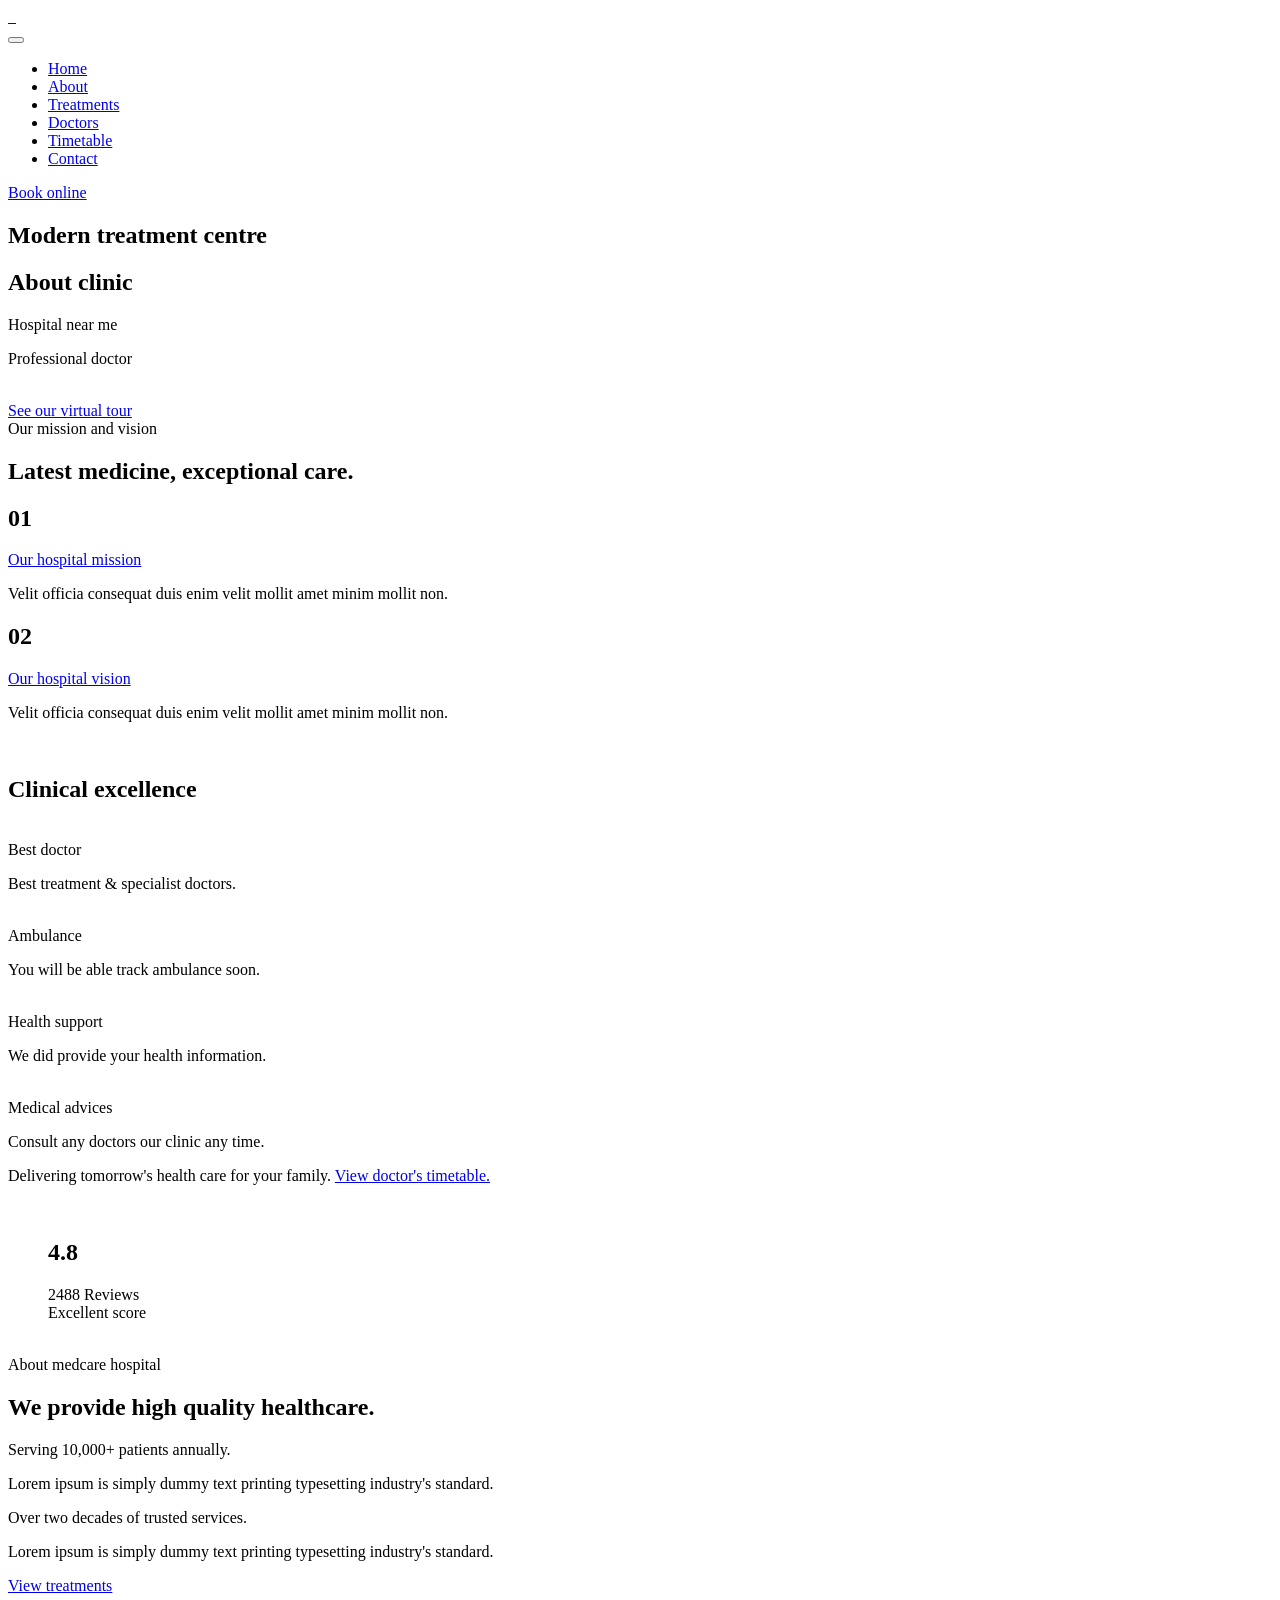
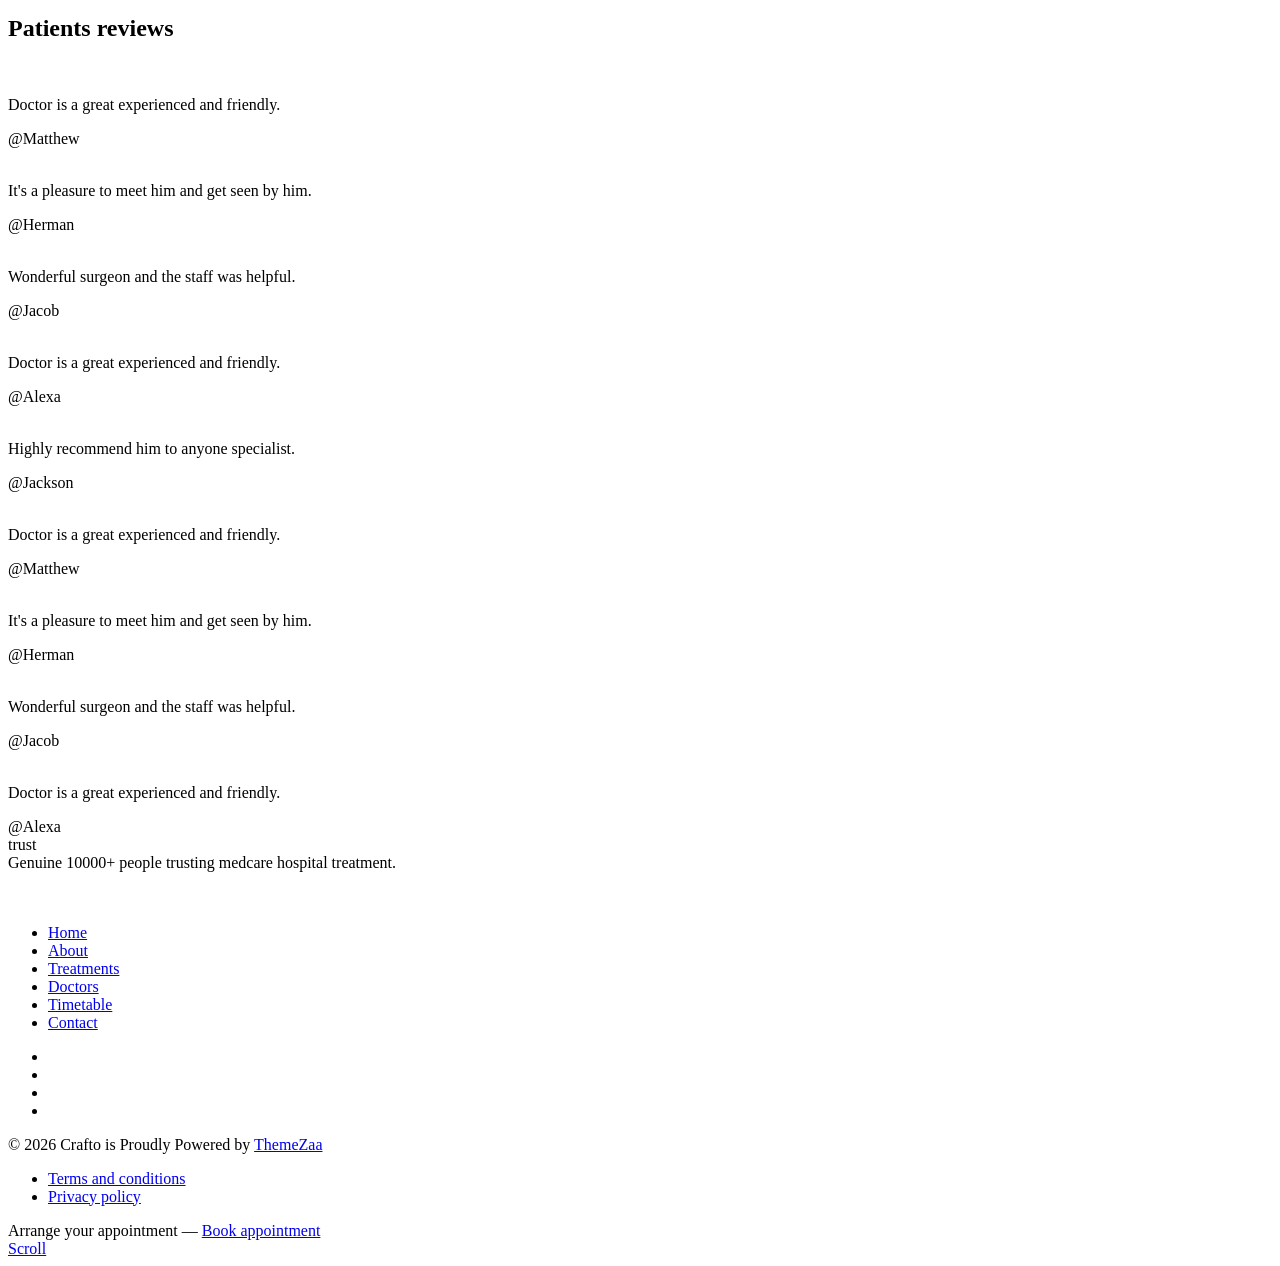
==== demo-medical-about.html @ 1db4923b "Add files via upload" ====
<!DOCTYPE html>
<html class="no-js" lang="en">
  <head>
    <title>Crafto - The Multipurpose HTML5 Template</title>
    <meta charset="utf-8" />
    <meta http-equiv="X-UA-Compatible" content="IE=edge" />
    <meta name="author" content="ThemeZaa" />
    <meta name="viewport" content="width=device-width,initial-scale=1.0" />
    <meta
      name="description"
      content="Elevate your online presence with Crafto - a modern, versatile, multipurpose Bootstrap 5 responsive HTML5, SCSS template using highly creative 56+ ready demos."
    />
    <!-- favicon icon -->
    <link rel="shortcut icon" href="images/favicon.png" />
    <link rel="apple-touch-icon" href="images/apple-touch-icon-57x57.png" />
    <link
      rel="apple-touch-icon"
      sizes="72x72"
      href="images/apple-touch-icon-72x72.png"
    />
    <link
      rel="apple-touch-icon"
      sizes="114x114"
      href="images/apple-touch-icon-114x114.png"
    />
    <!-- google fonts preconnect -->
    <link rel="preconnect" href="https://fonts.googleapis.com" crossorigin />
    <link rel="preconnect" href="https://fonts.gstatic.com" crossorigin />
    <!-- style sheets and font icons  -->
    <link rel="stylesheet" href="css/vendors.min.css" />
    <link rel="stylesheet" href="css/icon.min.css" />
    <link rel="stylesheet" href="css/style.min.css" />
    <link rel="stylesheet" href="css/responsive.min.css" />
    <link rel="stylesheet" href="demos/medical/medical.css" />
  </head>
  <body data-mobile-nav-style="classic">
    <div class="box-layout">
      <!-- start header -->
      <header>
        <!-- start navigation -->
        <nav
          class="navbar navbar-expand-lg header-light bg-white disable-fixed"
        >
          <div class="container-fluid">
            <div class="col-auto col-lg-2 me-lg-0 me-auto">
              <a class="navbar-brand" href="demo-medical.html">
                <img
                  src="images/demo-medical-logo-black.png"
                  data-at2x="images/demo-medical-logo-black@2x.png"
                  alt=""
                  class="default-logo"
                />
                <img
                  src="images/demo-medical-logo-black.png"
                  data-at2x="images/demo-medical-logo-black@2x.png"
                  alt=""
                  class="alt-logo"
                />
                <img
                  src="images/demo-medical-logo-black.png"
                  data-at2x="images/demo-medical-logo-black@2x.png"
                  alt=""
                  class="mobile-logo"
                />
              </a>
            </div>
            <div class="col-auto col-lg-8 menu-order position-static">
              <button
                class="navbar-toggler float-start"
                type="button"
                data-bs-toggle="collapse"
                data-bs-target="#navbarNav"
                aria-controls="navbarNav"
                aria-label="Toggle navigation"
              >
                <span class="navbar-toggler-line"></span>
                <span class="navbar-toggler-line"></span>
                <span class="navbar-toggler-line"></span>
                <span class="navbar-toggler-line"></span>
              </button>
              <div
                class="collapse navbar-collapse justify-content-center"
                id="navbarNav"
              >
                <ul class="navbar-nav">
                  <li class="nav-item">
                    <a href="demo-medical.html" class="nav-link">Home</a>
                  </li>
                  <li class="nav-item">
                    <a href="demo-medical-about.html" class="nav-link">About</a>
                  </li>
                  <li class="nav-item">
                    <a href="demo-medical-treatments.html" class="nav-link"
                      >Treatments</a
                    >
                  </li>
                  <li class="nav-item">
                    <a href="demo-medical-doctors.html" class="nav-link"
                      >Doctors</a
                    >
                  </li>
                  <li class="nav-item">
                    <a href="demo-medical-timetable.html" class="nav-link"
                      >Timetable</a
                    >
                  </li>
                  <li class="nav-item">
                    <a href="demo-medical-contact.html" class="nav-link"
                      >Contact</a
                    >
                  </li>
                </ul>
              </div>
            </div>
            <div class="col-auto col-lg-2 text-end d-none d-sm-flex">
              <div class="header-icon">
                <div class="header-button">
                  <a
                    href="demo-medical-appointment.html"
                    class="btn btn-small btn-switch-text btn-base-color left-icon btn-round-edge btn-box-shadow"
                  >
                    <span>
                      <span><i class="feather icon-feather-calendar"></i></span>
                      <span class="btn-double-text" data-text="Book online"
                        >Book online</span
                      >
                    </span>
                  </a>
                </div>
              </div>
            </div>
          </div>
        </nav>
        <!-- end navigation -->
      </header>
      <!-- end header -->
      <!-- start page title -->
      <section
        class="top-space-margin page-title-big-typography cover-background overflow-hidden position-relative p-0 border-radius-10px lg-no-border-radius"
        style="background-image: url(images/demo-medical-about-title-bg.jpg)"
      >
        <div class="container">
          <div class="row small-screen">
            <div
              class="col-lg-5 col-md-6 position-relative page-title-extra-large align-self-center"
              data-anime='{ "el": "childs", "translateY": [30, 0], "opacity": [0,1], "duration": 600, "delay": 0, "staggervalue": 300, "easing": "easeOutQuad" }'
            >
              <h2 class="fw-500 text-dark-gray mb-15px d-block">
                <span
                  class="w-40px h-2px bg-base-color d-inline-block align-middle me-15px"
                ></span
                >Modern treatment centre
              </h2>
              <h1
                class="text-dark-gray fw-800 ls-minus-3px sm-ls-minus-1px d-block mb-0"
              >
                About clinic
              </h1>
            </div>
            <div class="col-lg-7 col-md-6 position-relative d-none d-md-block">
              <div
                class="w-85px h-85px border-radius-100 d-flex align-items-center justify-content-center position-absolute left-40px md-left-minus-50px top-100px mt-10 translate-middle-y"
              >
                <div
                  class="bg-red video-icon-box video-icon-medium feature-box-icon-rounded w-80px h-80px rounded-circle d-flex align-items-center justify-content-center"
                >
                  <span>
                    <span class="video-icon">
                      <i
                        class="fa-solid fa-house-chimney-medical icon-very-medium text-white position-relative top-minus-2px m-0"
                      ></i>
                      <span class="video-icon-sonar">
                        <span
                          class="video-icon-sonar-bfr border border-1 border-color-red"
                        ></span>
                      </span>
                    </span>
                  </span>
                </div>
              </div>
              <div
                class="blur-box bg-white-transparent position-absolute border-radius-6px top-50 right-minus-70px xxl-right-50px lg-right-0px w-250px p-25px text-center last-paragraph-no-margin animation-float"
              >
                <!-- start features box item -->
                <div class="icon-with-text-style-08">
                  <div
                    class="feature-box feature-box-left-icon-middle overflow-hidden"
                  >
                    <div class="feature-box-icon me-15px">
                      <i class="bi bi-pin-map icon-medium text-base-color"></i>
                    </div>
                    <div class="feature-box-content last-paragraph-no-margin">
                      <span class="d-inline-block fs-17 fw-700 text-dark-gray"
                        >Hospital near me</span
                      >
                      <p class="lh-20 fs-15">Professional doctor</p>
                    </div>
                  </div>
                </div>
                <!-- end features box item -->
              </div>
            </div>
          </div>
        </div>
      </section>
      <!-- end page title -->
      <!-- start section -->
      <section>
        <div class="container">
          <div class="row align-items-center justify-content-center">
            <div
              class="col-lg-6 md-mb-50px position-relative"
              data-anime='{ "opacity": [0,1], "duration": 600, "delay": 0, "staggervalue": 300, "easing": "easeOutQuad" }'
            >
              <div class="atropos" data-atropos data-atropos-perspective="2450">
                <div class="atropos-scale">
                  <div class="atropos-rotate">
                    <div class="atropos-inner">
                      <img
                        src="images/demo-medical-about-02.jpg"
                        alt=""
                        class="border-radius-6px w-100"
                      />
                    </div>
                  </div>
                </div>
              </div>
              <div
                class="absolute-middle-center text-white-space-nowrap z-index-9"
              >
                <a
                  href="https://www.youtube.com/watch?v=cfXHhfNy7tU"
                  class="btn btn-extra-large btn-white left-icon btn-box-shadow btn-rounded popup-youtube"
                  ><i class="fa-brands fa-youtube"></i>See our virtual tour</a
                >
              </div>
            </div>
            <div
              class="col-xl-5 offset-xl-1 col-lg-6"
              data-anime='{ "el": "childs", "translateY": [30, 0], "opacity": [0,1], "duration": 600, "delay": 0, "staggervalue": 300, "easing": "easeOutQuad" }'
            >
              <span
                class="fs-18 fw-600 text-dark-gray mb-20px d-flex align-items-center"
                ><span
                  class="text-center w-60px h-60px d-flex justify-content-center align-items-center rounded-circle bg-light-sea-green-transparent-light align-middle me-15px"
                  ><i class="bi bi-trophy text-base-color fs-20"></i></span
                >Our mission and vision</span
              >
              <h2 class="fw-800 text-dark-gray ls-minus-2px mb-40px md-mb-35px">
                Latest medicine, exceptional care.
              </h2>
              <div class="accordion accordion-style-05" id="accordion-style-05">
                <!-- start accordion item -->
                <div class="accordion-item bg-white active-accordion">
                  <h2
                    class="number alt-font mb-0 text-base-color fw-600 text-outline text-outline-color-base-color"
                  >
                    01
                  </h2>
                  <div class="accordion-header">
                    <a
                      href="#"
                      data-bs-toggle="collapse"
                      data-bs-target="#accordion-style-05-01"
                      aria-expanded="true"
                      data-bs-parent="#accordion-style-05"
                    >
                      <div
                        class="accordion-title fs-18 position-relative pe-20px text-dark-gray fw-600 mb-0"
                      >
                        Our hospital mission
                      </div>
                    </a>
                  </div>
                  <div
                    id="accordion-style-05-01"
                    class="accordion-collapse collapse show"
                    data-bs-parent="#accordion-style-05"
                  >
                    <div class="accordion-body last-paragraph-no-margin">
                      <p>
                        Velit officia consequat duis enim velit mollit amet
                        minim mollit non.
                      </p>
                    </div>
                  </div>
                </div>
                <!-- end accordion item -->
                <!-- start accordion item -->
                <div class="accordion-item bg-white">
                  <h2
                    class="number alt-font mb-0 text-base-color fw-600 text-outline text-outline-color-base-color"
                  >
                    02
                  </h2>
                  <div class="accordion-header">
                    <a
                      href="#"
                      data-bs-toggle="collapse"
                      data-bs-target="#accordion-style-05-02"
                      aria-expanded="false"
                      data-bs-parent="#accordion-style-05"
                    >
                      <div
                        class="accordion-title fs-18 position-relative pe-20px text-dark-gray fw-600 mb-0"
                      >
                        Our hospital vision
                      </div>
                    </a>
                  </div>
                  <div
                    id="accordion-style-05-02"
                    class="accordion-collapse collapse"
                    data-bs-parent="#accordion-style-05"
                  >
                    <div class="accordion-body last-paragraph-no-margin">
                      <p>
                        Velit officia consequat duis enim velit mollit amet
                        minim mollit non.
                      </p>
                    </div>
                  </div>
                </div>
                <!-- end accordion item -->
              </div>
            </div>
          </div>
        </div>
      </section>
      <!-- end section -->
      <!-- start section -->
      <section class="position-relative py-0">
        <div
          class="position-absolute top-minus-70px left-minus-80px lg-left-15px opacity-1 w-350px z-index-1 d-none d-lg-inline-block"
        >
          <img
            src="images/demo-medical-pattern.svg"
            alt=""
            data-bottom-top="transform: translateY(-50px)"
            data-top-bottom="transform: translateY(50px)"
          />
        </div>
        <div
          class="bg-light-turquoise-blue border-radius-8px lg-no-border-radius pt-6 pb-6 sm-pt-50px sm-pb-50px overflow-hidden position-relative"
        >
          <div class="container">
            <div class="row align-items-center mb-3">
              <div
                class="col text-center"
                data-anime='{ "el": "childs", "translateY": [50, 0], "opacity": [0,1], "duration": 1200, "delay": 0, "staggervalue": 150, "easing": "easeOutQuad" }'
              >
                <h2 class="fw-800 text-dark-gray ls-minus-2px">
                  Clinical excellence
                </h2>
              </div>
            </div>
            <div
              class="row row-cols-1 row-cols-lg-4 row-cols-sm-2 justify-content-center mb-5"
              data-anime='{ "el": "childs", "translateY": [50, 0], "opacity": [0,1], "duration": 1200, "delay": 0, "staggervalue": 150, "easing": "easeOutQuad" }'
            >
              <!-- start features box item -->
              <div
                class="col icon-with-text-style-04 transition-inner-all md-mb-30px"
              >
                <div
                  class="feature-box hover-box dark-hover border-radius-6px bg-white box-shadow-quadruple-large box-shadow-large-hover p-15 lg-p-11 last-paragraph-no-margin"
                >
                  <div
                    class="feature-box-icon feature-box-icon-rounded w-110px h-110px bg-light-turquoise-blue rounded-circle mb-20px"
                  >
                    <img
                      src="images/demo-medical-icon-01.svg"
                      class="w-50px"
                      alt=""
                    />
                  </div>
                  <div class="feature-box-content">
                    <span class="d-block text-dark-gray fs-18 fw-700 mb-5px"
                      >Best doctor</span
                    >
                    <p class="text-light-opacity">
                      Best treatment & specialist doctors.
                    </p>
                  </div>
                  <div
                    class="feature-box-overlay bg-base-color border-radius-6px"
                  ></div>
                </div>
              </div>
              <!-- end features box item -->
              <!-- start features box item -->
              <div
                class="col icon-with-text-style-04 transition-inner-all md-mb-30px"
              >
                <div
                  class="feature-box hover-box dark-hover border-radius-6px bg-white box-shadow-quadruple-large box-shadow-large-hover p-15 lg-p-11 last-paragraph-no-margin"
                >
                  <div
                    class="feature-box-icon feature-box-icon-rounded w-110px h-110px bg-light-turquoise-blue rounded-circle mb-20px"
                  >
                    <img
                      src="images/demo-medical-icon-05.svg"
                      class="w-50px"
                      alt=""
                    />
                  </div>
                  <div class="feature-box-content">
                    <span class="d-block text-dark-gray fs-18 fw-700 mb-5px"
                      >Ambulance</span
                    >
                    <p class="text-light-opacity">
                      You will be able track ambulance soon.
                    </p>
                  </div>
                  <div
                    class="feature-box-overlay bg-base-color border-radius-6px"
                  ></div>
                </div>
              </div>
              <!-- end features box item -->
              <!-- start features box item -->
              <div
                class="col icon-with-text-style-04 transition-inner-all xs-mb-30px"
              >
                <div
                  class="feature-box hover-box dark-hover border-radius-6px bg-white box-shadow-quadruple-large box-shadow-large-hover p-15 lg-p-11 last-paragraph-no-margin"
                >
                  <div
                    class="feature-box-icon feature-box-icon-rounded w-110px h-110px bg-light-turquoise-blue rounded-circle mb-20px"
                  >
                    <img
                      src="images/demo-medical-icon-02.svg"
                      class="w-50px"
                      alt=""
                    />
                  </div>
                  <div class="feature-box-content">
                    <span class="d-block text-dark-gray fs-18 fw-700 mb-5px"
                      >Health support</span
                    >
                    <p class="text-light-opacity">
                      We did provide your health information.
                    </p>
                  </div>
                  <div
                    class="feature-box-overlay bg-base-color border-radius-6px"
                  ></div>
                </div>
              </div>
              <!-- end features box item -->
              <!-- start features box item -->
              <div class="col icon-with-text-style-04 transition-inner-all">
                <div
                  class="feature-box hover-box dark-hover border-radius-6px bg-white box-shadow-quadruple-large box-shadow-large-hover p-15 lg-p-11 last-paragraph-no-margin"
                >
                  <div
                    class="feature-box-icon feature-box-icon-rounded w-110px h-110px bg-light-turquoise-blue rounded-circle mb-20px"
                  >
                    <img
                      src="images/demo-medical-icon-06.svg"
                      class="w-50px"
                      alt=""
                    />
                  </div>
                  <div class="feature-box-content">
                    <span class="d-block text-dark-gray fs-18 fw-700 mb-5px"
                      >Medical advices</span
                    >
                    <p class="text-light-opacity">
                      Consult any doctors our clinic any time.
                    </p>
                  </div>
                  <div
                    class="feature-box-overlay bg-base-color border-radius-6px"
                  ></div>
                </div>
              </div>
              <!-- end features box item -->
            </div>
            <div
              class="row justify-content-center"
              data-anime='{ "el": "childs", "translateY": [50, 0], "opacity": [0,1], "duration": 1200, "delay": 0, "staggervalue": 150, "easing": "easeOutQuad" }'
            >
              <div class="col-12 text-center">
                <span class="text-dark-gray fs-20 fw-600"
                  >Delivering tomorrow's health care for your family.
                  <a
                    href="demo-medical-timetable.html"
                    class="text-decoration-line-bottom fw-600 text-base-color"
                    >View doctor's timetable.</a
                  ></span
                >
              </div>
            </div>
          </div>
        </div>
      </section>
      <!-- end section -->
      <!-- start section -->
      <section>
        <div class="container">
          <div class="row align-items-center justify-content-center">
            <div
              class="col-lg-6 text-end md-mb-50px"
              data-anime='{ "effect": "slide", "color": "#18bcc7", "direction":"lr", "easing": "easeOutQuad", "delay":50}'
            >
              <figure class="position-relative m-0">
                <img
                  class="border-radius-6px lg-w-85"
                  src="images/demo-medical-about-01.jpg"
                  alt=""
                />
                <figcaption
                  class="position-absolute bg-dark-gray border-radius-10px box-shadow-quadruple-large bottom-100px lg-bottom-60px sm-bottom-40px left-minus-30px md-left-0px w-230px xs-w-210px text-center last-paragraph-no-margin animation-float"
                >
                  <div
                    class="bg-white pt-35px pb-35px border-radius-8px mb-15px position-relative top-minus-1px"
                  >
                    <h1
                      class="fw-700 ls-minus-3px text-dark-gray mb-0 alt-font"
                    >
                      4.8
                    </h1>
                    <div class="text-golden-yellow fs-18 ls-1px">
                      <i class="bi bi-star-fill"></i
                      ><i class="bi bi-star-fill"></i
                      ><i class="bi bi-star-fill"></i
                      ><i class="bi bi-star-fill"></i
                      ><i class="bi bi-star-fill"></i>
                    </div>
                    <span class="text-dark-gray d-block alt-font fw-600"
                      >2488 Reviews</span
                    >
                    <div
                      class="d-inline-block fs-12 fw-600 text-uppercase bg-green ps-20px pe-20px lh-30 text-white border-radius-100px box-shadow-large"
                    >
                      Excellent score
                    </div>
                  </div>
                  <img
                    src="images/demo-real-estate-trustpilot.svg"
                    class="h-30px mb-20px"
                    alt=""
                  />
                </figcaption>
              </figure>
            </div>
            <div
              class="col-lg-5 offset-lg-1"
              data-anime='{ "el": "childs", "translateY": [30, 0], "opacity": [0,1], "duration": 600, "delay": 0, "staggervalue": 300, "easing": "easeOutQuad" }'
            >
              <span
                class="fs-18 fw-600 text-dark-gray mb-20px d-flex align-items-center"
                ><span
                  class="text-center w-60px h-60px d-flex justify-content-center align-items-center rounded-circle bg-light-sea-green-transparent-light align-middle me-15px"
                  ><i
                    class="bi bi-layout-text-sidebar-reverse text-base-color fs-20"
                  ></i></span
                >About medcare hospital</span
              >
              <h2 class="fw-800 text-dark-gray ls-minus-2px mb-40px">
                We provide high quality healthcare.
              </h2>
              <div class="row row-cols-1 justify-content-center mb-40px">
                <!-- start features box item -->
                <div class="col icon-with-text-style-08 mb-25px">
                  <div
                    class="feature-box feature-box-left-icon overflow-hidden"
                  >
                    <div
                      class="feature-box-icon feature-box-icon-rounded w-50px h-50px rounded-circle bg-light-sea-green-transparent-light me-20px text-center"
                    >
                      <i class="fa-solid fa-check fs-16 text-base-color"></i>
                    </div>
                    <div class="feature-box-content last-paragraph-no-margin">
                      <span
                        class="d-inline-block fs-18 fw-700 text-dark-gray ls-minus-05px mb-5px"
                        >Serving 10,000+ patients annually.</span
                      >
                      <p class="w-85 lg-w-100">
                        Lorem ipsum is simply dummy text printing typesetting
                        industry's standard.
                      </p>
                    </div>
                  </div>
                </div>
                <!-- end features box item -->
                <!-- start features box item -->
                <div class="col icon-with-text-style-08">
                  <div
                    class="feature-box feature-box-left-icon overflow-hidden"
                  >
                    <div
                      class="feature-box-icon feature-box-icon-rounded w-50px h-50px rounded-circle bg-light-sea-green-transparent-light me-20px text-center"
                    >
                      <i class="fa-solid fa-check fs-16 text-base-color"></i>
                    </div>
                    <div class="feature-box-content last-paragraph-no-margin">
                      <span
                        class="d-inline-block fs-18 fw-700 text-dark-gray ls-minus-05px mb-5px"
                        >Over two decades of trusted services.</span
                      >
                      <p class="w-85 lg-w-100">
                        Lorem ipsum is simply dummy text printing typesetting
                        industry's standard.
                      </p>
                    </div>
                  </div>
                </div>
                <!-- end features box item -->
              </div>
              <a
                href="demo-medical-treatments.html"
                class="btn btn-large btn-switch-text btn-dark-gray btn-round-edge"
              >
                <span>
                  <span class="btn-double-text" data-text="View treatments"
                    >View treatments</span
                  >
                </span>
              </a>
            </div>
          </div>
        </div>
      </section>
      <!-- end section -->
      <!-- start section -->
      <section class="pt-0">
        <div class="container-fluid">
          <div class="row">
            <div
              class="col text-center"
              data-anime='{ "translateY": [50, 0], "opacity": [0,1], "duration": 1200, "delay": 0, "staggervalue": 150, "easing": "easeOutQuad" }'
            >
              <h2 class="fw-800 text-dark-gray ls-minus-2px">
                Patients reviews
              </h2>
            </div>
          </div>
          <div class="row">
            <div
              class="col-md-12 p-0 review-style-09"
              data-anime='{ "translateY": [0, 0], "opacity": [0,1], "duration": 1200, "delay": 100, "staggervalue": 150, "easing": "easeOutQuad" }'
            >
              <div
                class="swiper slider-shadow-left-right lg-slider-shadow-none magic-cursor lg-ps-15px lg-pe-15px"
                data-slider-options='{ "slidesPerView": 1, "spaceBetween": 30, "loop": true, "autoplay": { "delay": 3000, "disableOnInteraction": false },  "pagination": { "el": ".slider-three-slide-pagination", "clickable": true, "dynamicBullets": true }, "navigation": { "nextEl": ".slider-three-slide-next", "prevEl": ".slider-three-slide-prev" }, "keyboard": { "enabled": true, "onlyInViewport": true }, "breakpoints": { "1800": { "slidesPerView": 4 }, "1200": { "slidesPerView": 3 }, "768": { "slidesPerView": 2 } }, "effect": "slide" }'
              >
                <div class="swiper-wrapper pt-35px pb-35px">
                  <!-- start slider item -->
                  <div class="swiper-slide">
                    <!-- start review item -->
                    <div
                      class="border-radius-10px bg-white box-shadow-double-large"
                    >
                      <div class="d-flex align-items-center p-30px md-p-25px">
                        <img
                          class="rounded-circle w-110px h-110px md-w-80px md-h-80px me-25px md-me-20px"
                          src="images/avtar-25.jpg"
                          alt=""
                        />
                        <div>
                          <p class="mb-10px lh-28">
                            Doctor is a great experienced and friendly.
                          </p>
                          <div
                            class="d-inline-block bg-golden-yellow text-white border-radius-3px ps-10px pe-10px fs-13 ls-minus-1px lh-28 me-10px md-me-5px sm-me-10px align-middle"
                          >
                            <i class="bi bi-star-fill"></i>
                            <i class="bi bi-star-fill"></i>
                            <i class="bi bi-star-fill"></i>
                            <i class="bi bi-star-fill"></i>
                            <i class="bi bi-star-half"></i>
                          </div>
                          <span
                            class="fw-700 alt-font text-dark-gray d-inline-block"
                            >@Matthew</span
                          >
                        </div>
                      </div>
                    </div>
                    <!-- end review item -->
                  </div>
                  <!-- end slider item -->
                  <!-- start slider item -->
                  <div class="swiper-slide">
                    <!-- start review item -->
                    <div
                      class="border-radius-10px bg-white box-shadow-double-large"
                    >
                      <div class="d-flex align-items-center p-30px md-p-25px">
                        <img
                          class="rounded-circle w-110px h-110px md-w-80px md-h-80px me-25px md-me-20px"
                          src="images/avtar-24.jpg"
                          alt=""
                        />
                        <div>
                          <p class="mb-10px lh-28">
                            It's a pleasure to meet him and get seen by him.
                          </p>
                          <div
                            class="d-inline-block bg-golden-yellow text-white border-radius-3px ps-10px pe-10px fs-13 ls-minus-1px lh-28 me-10px md-me-5px sm-me-10px align-middle"
                          >
                            <i class="bi bi-star-fill"></i>
                            <i class="bi bi-star-fill"></i>
                            <i class="bi bi-star-fill"></i>
                            <i class="bi bi-star-fill"></i>
                            <i class="bi bi-star-fill"></i>
                          </div>
                          <span
                            class="fw-700 alt-font text-dark-gray d-inline-block"
                            >@Herman</span
                          >
                        </div>
                      </div>
                    </div>
                    <!-- end review item -->
                  </div>
                  <!-- end slider item -->
                  <!-- start slider item -->
                  <div class="swiper-slide">
                    <!-- start review item -->
                    <div
                      class="border-radius-10px bg-white box-shadow-double-large"
                    >
                      <div class="d-flex align-items-center p-30px md-p-25px">
                        <img
                          class="rounded-circle w-110px h-110px md-w-80px md-h-80px me-25px md-me-20px"
                          src="images/avtar-26.jpg"
                          alt=""
                        />
                        <div>
                          <p class="mb-10px lh-28">
                            Wonderful surgeon and the staff was helpful.
                          </p>
                          <div
                            class="d-inline-block bg-golden-yellow text-white border-radius-3px ps-10px pe-10px fs-13 ls-minus-1px lh-28 me-10px md-me-5px sm-me-10px align-middle"
                          >
                            <i class="bi bi-star-fill"></i>
                            <i class="bi bi-star-fill"></i>
                            <i class="bi bi-star-fill"></i>
                            <i class="bi bi-star-fill"></i>
                            <i class="bi bi-star-half"></i>
                          </div>
                          <span
                            class="fw-700 alt-font text-dark-gray d-inline-block"
                            >@Jacob</span
                          >
                        </div>
                      </div>
                    </div>
                    <!-- end review item -->
                  </div>
                  <!-- end slider item -->
                  <!-- start slider item -->
                  <div class="swiper-slide">
                    <!-- start review item -->
                    <div
                      class="border-radius-10px bg-white box-shadow-double-large"
                    >
                      <div class="d-flex align-items-center p-30px md-p-25px">
                        <img
                          class="rounded-circle w-110px h-110px md-w-80px md-h-80px me-25px md-me-20px"
                          src="images/avtar-27.jpg"
                          alt=""
                        />
                        <div>
                          <p class="mb-10px lh-28">
                            Doctor is a great experienced and friendly.
                          </p>
                          <div
                            class="d-inline-block bg-golden-yellow text-white border-radius-3px ps-10px pe-10px fs-13 ls-minus-1px lh-28 me-10px md-me-5px sm-me-10px align-middle"
                          >
                            <i class="bi bi-star-fill"></i>
                            <i class="bi bi-star-fill"></i>
                            <i class="bi bi-star-fill"></i>
                            <i class="bi bi-star-fill"></i>
                            <i class="bi bi-star-fill"></i>
                          </div>
                          <span
                            class="fw-700 alt-font text-dark-gray d-inline-block"
                            >@Alexa</span
                          >
                        </div>
                      </div>
                    </div>
                    <!-- end review item -->
                  </div>
                  <!-- end slider item -->
                  <!-- start slider item -->
                  <div class="swiper-slide">
                    <!-- start review item -->
                    <div
                      class="border-radius-10px bg-white box-shadow-double-large"
                    >
                      <div class="d-flex align-items-center p-30px md-p-25px">
                        <img
                          class="rounded-circle w-110px h-110px md-w-80px md-h-80px me-25px md-me-20px"
                          src="images/avtar-28.jpg"
                          alt=""
                        />
                        <div>
                          <p class="mb-10px lh-28">
                            Highly recommend him to anyone specialist.
                          </p>
                          <div
                            class="d-inline-block bg-golden-yellow text-white border-radius-3px ps-10px pe-10px fs-13 ls-minus-1px lh-28 me-10px md-me-5px sm-me-10px align-middle"
                          >
                            <i class="bi bi-star-fill"></i>
                            <i class="bi bi-star-fill"></i>
                            <i class="bi bi-star-fill"></i>
                            <i class="bi bi-star-fill"></i>
                            <i class="bi bi-star-fill"></i>
                          </div>
                          <span
                            class="fw-700 alt-font text-dark-gray d-inline-block"
                            >@Jackson</span
                          >
                        </div>
                      </div>
                    </div>
                    <!-- end review item -->
                  </div>
                  <!-- end slider item -->
                  <!-- start slider item -->
                  <div class="swiper-slide">
                    <!-- start review item -->
                    <div
                      class="border-radius-10px bg-white box-shadow-double-large"
                    >
                      <div class="d-flex align-items-center p-30px md-p-25px">
                        <img
                          class="rounded-circle w-110px h-110px md-w-80px md-h-80px me-25px md-me-20px"
                          src="images/avtar-25.jpg"
                          alt=""
                        />
                        <div>
                          <p class="mb-10px lh-28">
                            Doctor is a great experienced and friendly.
                          </p>
                          <div
                            class="d-inline-block bg-golden-yellow text-white border-radius-3px ps-10px pe-10px fs-13 ls-minus-1px lh-28 me-10px md-me-5px sm-me-10px align-middle"
                          >
                            <i class="bi bi-star-fill"></i>
                            <i class="bi bi-star-fill"></i>
                            <i class="bi bi-star-fill"></i>
                            <i class="bi bi-star-fill"></i>
                            <i class="bi bi-star-half"></i>
                          </div>
                          <span
                            class="fw-700 alt-font text-dark-gray d-inline-block"
                            >@Matthew</span
                          >
                        </div>
                      </div>
                    </div>
                    <!-- end review item -->
                  </div>
                  <!-- end slider item -->
                  <!-- start slider item -->
                  <div class="swiper-slide">
                    <!-- start review item -->
                    <div
                      class="border-radius-10px bg-white box-shadow-double-large"
                    >
                      <div class="d-flex align-items-center p-30px md-p-25px">
                        <img
                          class="rounded-circle w-110px h-110px md-w-80px md-h-80px me-25px md-me-20px"
                          src="images/avtar-24.jpg"
                          alt=""
                        />
                        <div>
                          <p class="mb-10px lh-28">
                            It's a pleasure to meet him and get seen by him.
                          </p>
                          <div
                            class="d-inline-block bg-golden-yellow text-white border-radius-3px ps-10px pe-10px fs-13 ls-minus-1px lh-28 me-10px md-me-5px sm-me-10px align-middle"
                          >
                            <i class="bi bi-star-fill"></i>
                            <i class="bi bi-star-fill"></i>
                            <i class="bi bi-star-fill"></i>
                            <i class="bi bi-star-fill"></i>
                            <i class="bi bi-star-fill"></i>
                          </div>
                          <span
                            class="fw-700 alt-font text-dark-gray d-inline-block"
                            >@Herman</span
                          >
                        </div>
                      </div>
                    </div>
                    <!-- end review item -->
                  </div>
                  <!-- end slider item -->
                  <!-- start slider item -->
                  <div class="swiper-slide">
                    <!-- start review item -->
                    <div
                      class="border-radius-10px bg-white box-shadow-double-large"
                    >
                      <div class="d-flex align-items-center p-30px md-p-25px">
                        <img
                          class="rounded-circle w-110px h-110px md-w-80px md-h-80px me-25px md-me-20px"
                          src="images/avtar-26.jpg"
                          alt=""
                        />
                        <div>
                          <p class="mb-10px lh-28">
                            Wonderful surgeon and the staff was helpful.
                          </p>
                          <div
                            class="d-inline-block bg-golden-yellow text-white border-radius-3px ps-10px pe-10px fs-13 ls-minus-1px lh-28 me-10px md-me-5px sm-me-10px align-middle"
                          >
                            <i class="bi bi-star-fill"></i>
                            <i class="bi bi-star-fill"></i>
                            <i class="bi bi-star-fill"></i>
                            <i class="bi bi-star-fill"></i>
                            <i class="bi bi-star-half"></i>
                          </div>
                          <span
                            class="fw-700 alt-font text-dark-gray d-inline-block"
                            >@Jacob</span
                          >
                        </div>
                      </div>
                    </div>
                    <!-- end review item -->
                  </div>
                  <!-- end slider item -->
                  <!-- start slider item -->
                  <div class="swiper-slide">
                    <!-- start review item -->
                    <div
                      class="border-radius-10px bg-white box-shadow-double-large"
                    >
                      <div class="d-flex align-items-center p-30px md-p-25px">
                        <img
                          class="rounded-circle w-110px h-110px md-w-80px md-h-80px me-25px md-me-20px"
                          src="images/avtar-27.jpg"
                          alt=""
                        />
                        <div>
                          <p class="mb-10px lh-28">
                            Doctor is a great experienced and friendly.
                          </p>
                          <div
                            class="d-inline-block bg-golden-yellow text-white border-radius-3px ps-10px pe-10px fs-13 ls-minus-1px lh-28 me-10px md-me-5px sm-me-10px align-middle"
                          >
                            <i class="bi bi-star-fill"></i>
                            <i class="bi bi-star-fill"></i>
                            <i class="bi bi-star-fill"></i>
                            <i class="bi bi-star-fill"></i>
                            <i class="bi bi-star-fill"></i>
                          </div>
                          <span
                            class="fw-700 alt-font text-dark-gray d-inline-block"
                            >@Alexa</span
                          >
                        </div>
                      </div>
                    </div>
                    <!-- end review item -->
                  </div>
                  <!-- end slider item -->
                </div>
              </div>
            </div>
          </div>
          <div
            class="row justify-content-center align-items-center mt-1"
            data-anime='{ "translateY": [0, 0], "opacity": [0,1], "duration": 1200, "delay": 150, "staggervalue": 150, "easing": "easeOutQuad" }'
          >
            <div class="col-12 text-center last-paragraph-no-margin">
              <div
                class="fs-12 lh-30 fw-600 text-white text-uppercase d-inline-block bg-base-color border-radius-30px ps-20px pe-20px me-10px sm-m-5px align-middle"
              >
                trust
              </div>
              <div
                class="d-inline-block align-middle text-dark-gray fs-20 fw-600 ls-minus-05px"
              >
                Genuine 10000+ people trusting medcare hospital treatment.
              </div>
            </div>
          </div>
        </div>
      </section>
      <!-- end section -->
      <!-- start footer -->
      <footer class="p-0">
        <div
          class="footer-top bg-dark-gray pt-35px pb-35px border-radius-6px lg-no-border-radius position-relative overflow-hidden"
        >
          <div
            class="position-absolute right-minus-100px bottom-minus-80px margin-100px-top opacity-1 w-250px"
          >
            <img src="images/demo-medical-pattern-white.svg" alt="" class="" />
          </div>
          <div class="container">
            <div class="row align-items-center">
              <!-- start footer column -->
              <div
                class="col-xl-3 col-sm-6 order-1 text-center text-sm-start xs-mb-20px"
              >
                <a href="demo-medical.html" class="footer-logo d-inline-block"
                  ><img
                    src="images/demo-medical-logo-white.png"
                    data-at2x="images/demo-medical-logo-white@2x.png"
                    alt=""
                /></a>
              </div>
              <!-- end footer column -->
              <!-- start footer column -->
              <div class="col-xl-6 order-3 order-xl-2 lg-mt-10px">
                <ul class="footer-navbar text-center lh-normal">
                  <li class="nav-item">
                    <a href="demo-medical.html" class="nav-link">Home</a>
                  </li>
                  <li class="nav-item">
                    <a href="demo-medical-about.html" class="nav-link">About</a>
                  </li>
                  <li class="nav-item">
                    <a href="demo-medical-treatments.html" class="nav-link"
                      >Treatments</a
                    >
                  </li>
                  <li class="nav-item">
                    <a href="demo-medical-doctors.html" class="nav-link"
                      >Doctors</a
                    >
                  </li>
                  <li class="nav-item">
                    <a href="demo-medical-timetable.html" class="nav-link"
                      >Timetable</a
                    >
                  </li>
                  <li class="nav-item">
                    <a href="demo-medical-contact.html" class="nav-link"
                      >Contact</a
                    >
                  </li>
                </ul>
              </div>
              <!-- end footer column -->
              <!-- start footer column -->
              <div
                class="col-xl-3 col-sm-6 position-relative text-center text-sm-end elements-social social-icon-style-08 order-2 order-xl-3"
              >
                <ul class="small-icon light">
                  <li>
                    <a
                      class="facebook"
                      href="https://www.facebook.com/"
                      target="_blank"
                      ><i class="fa-brands fa-facebook-f"></i
                    ></a>
                  </li>
                  <li>
                    <a
                      class="instagram"
                      href="https://www.instagram.com"
                      target="_blank"
                      ><i class="fa-brands fa-instagram"></i
                    ></a>
                  </li>
                  <li>
                    <a
                      class="twitter"
                      href="https://www.twitter.com"
                      target="_blank"
                      ><i class="fa-brands fa-twitter"></i
                    ></a>
                  </li>
                  <li>
                    <a
                      class="dribbble"
                      href="http://www.dribbble.com"
                      target="_blank"
                      ><i class="fa-brands fa-dribbble"></i
                    ></a>
                  </li>
                </ul>
              </div>
              <!-- end footer column -->
            </div>
          </div>
        </div>
        <div class="container">
          <div
            class="row row-cols-1 row-cols-md-2 align-items-center pt-30px pb-30px"
          >
            <!-- start copyright -->
            <div
              class="col last-paragraph-no-margin fs-15 text-center text-md-start sm-mb-10px"
            >
              <p>
                &copy; 2026 Crafto is Proudly Powered by
                <a
                  href="https://www.themezaa.com/"
                  target="_blank"
                  class="text-decoration-line-bottom text-dark-gray fw-600"
                  >ThemeZaa</a
                >
              </p>
            </div>
            <!-- end copyright -->
            <!-- start footer menu -->
            <div class="col text-end fs-15 text-center text-md-end">
              <ul class="footer-navbar lh-normal">
                <li class="me-35px sm-me-20px">
                  <a href="#">Terms and conditions</a>
                </li>
                <li><a href="#">Privacy policy</a></li>
              </ul>
            </div>
            <!-- end footer menu -->
          </div>
        </div>
      </footer>
      <!-- end footer -->
      <!-- start sticky column -->
      <div
        class="sticky-wrap d-none d-xl-inline-block"
        data-animation-delay="100"
        data-shadow-animation="true"
      >
        <span class="fs-15 fw-500"
          ><i class="bi bi-envelope icon-small me-10px align-middle"></i>Arrange
          your appointment —
          <a
            href="demo-medical-appointment.html"
            class="text-decoration-line-bottom fw-700"
            >Book appointment</a
          ></span
        >
      </div>
      <!-- end sticky column -->
    </div>
    <!-- start scroll progress -->
    <div class="scroll-progress d-none d-xxl-block">
      <a href="#" class="scroll-top" aria-label="scroll">
        <span class="scroll-text">Scroll</span
        ><span class="scroll-line"><span class="scroll-point"></span></span>
      </a>
    </div>
    <!-- end scroll progress -->
    <!-- javascript libraries -->
    <script type="text/javascript" src="js/jquery.js"></script>
    <script type="text/javascript" src="js/vendors.min.js"></script>
    <script type="text/javascript" src="js/main.js"></script>
  </body>
</html>
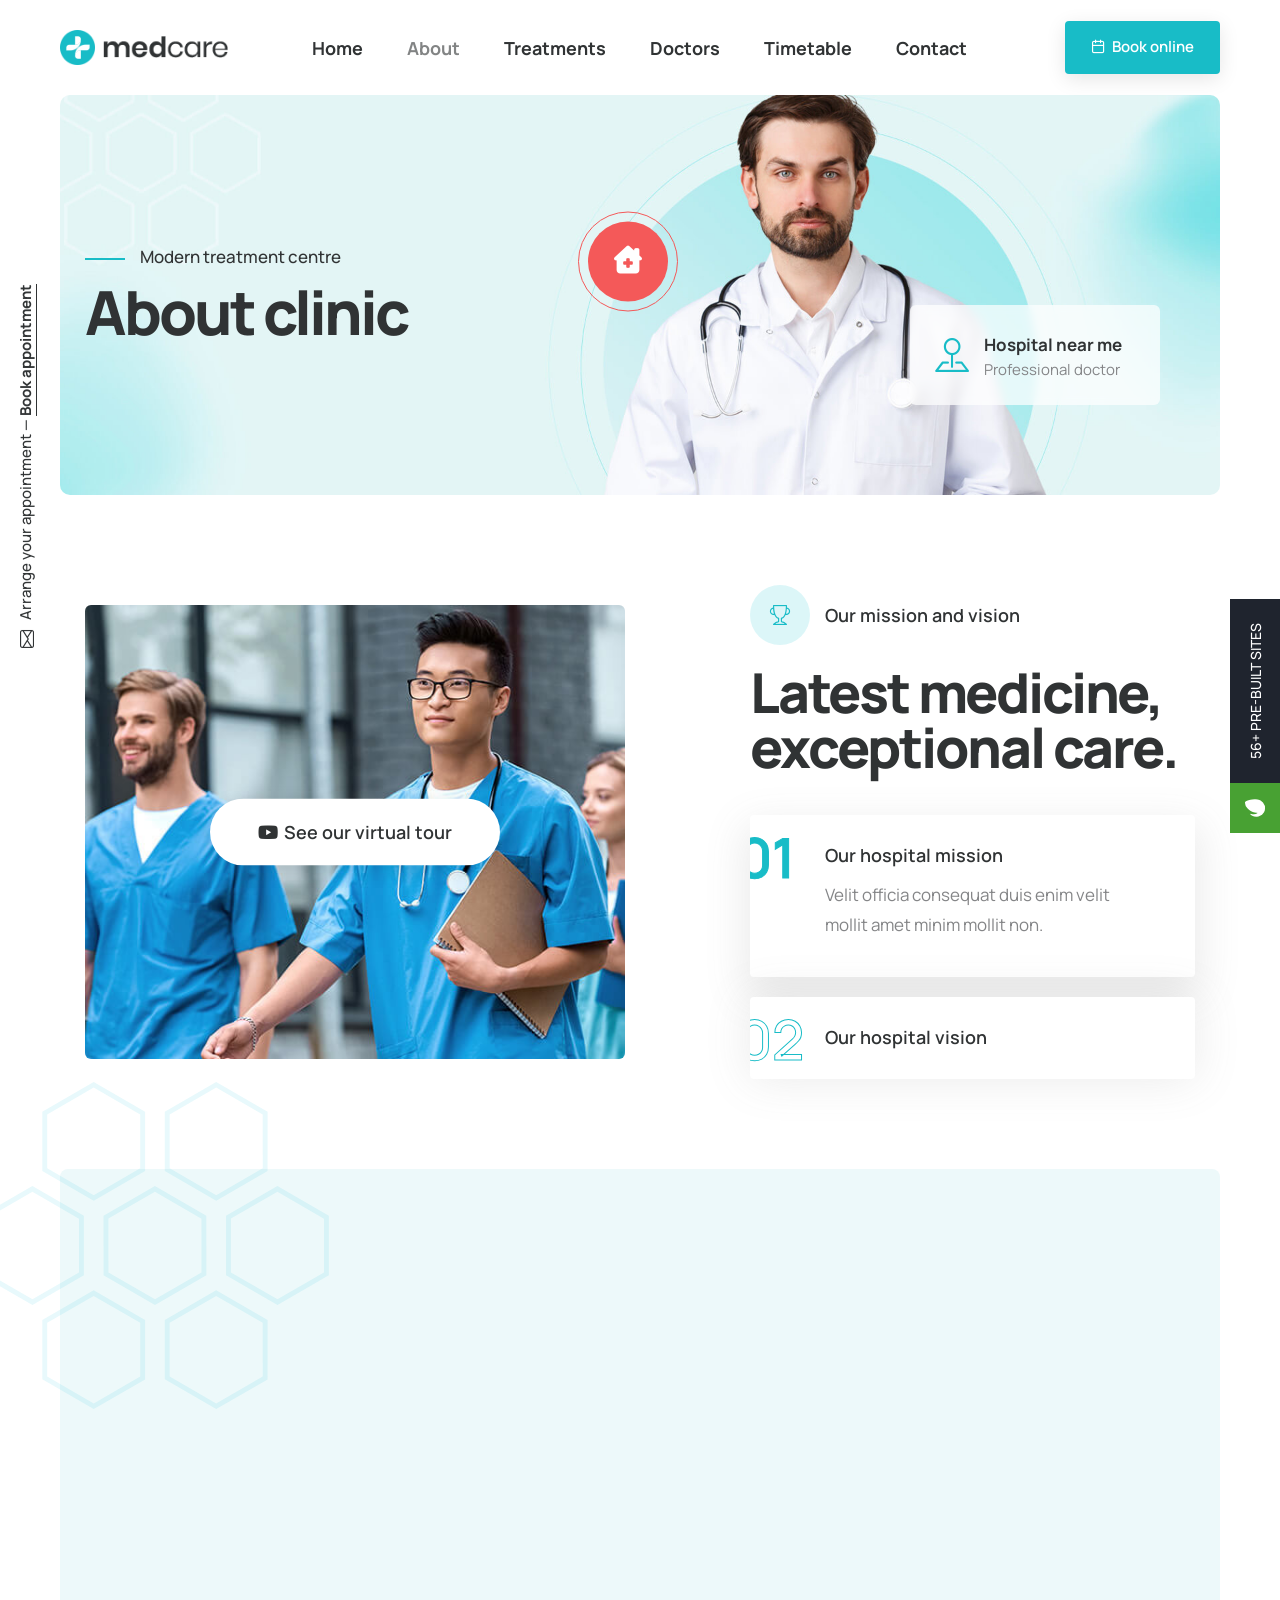
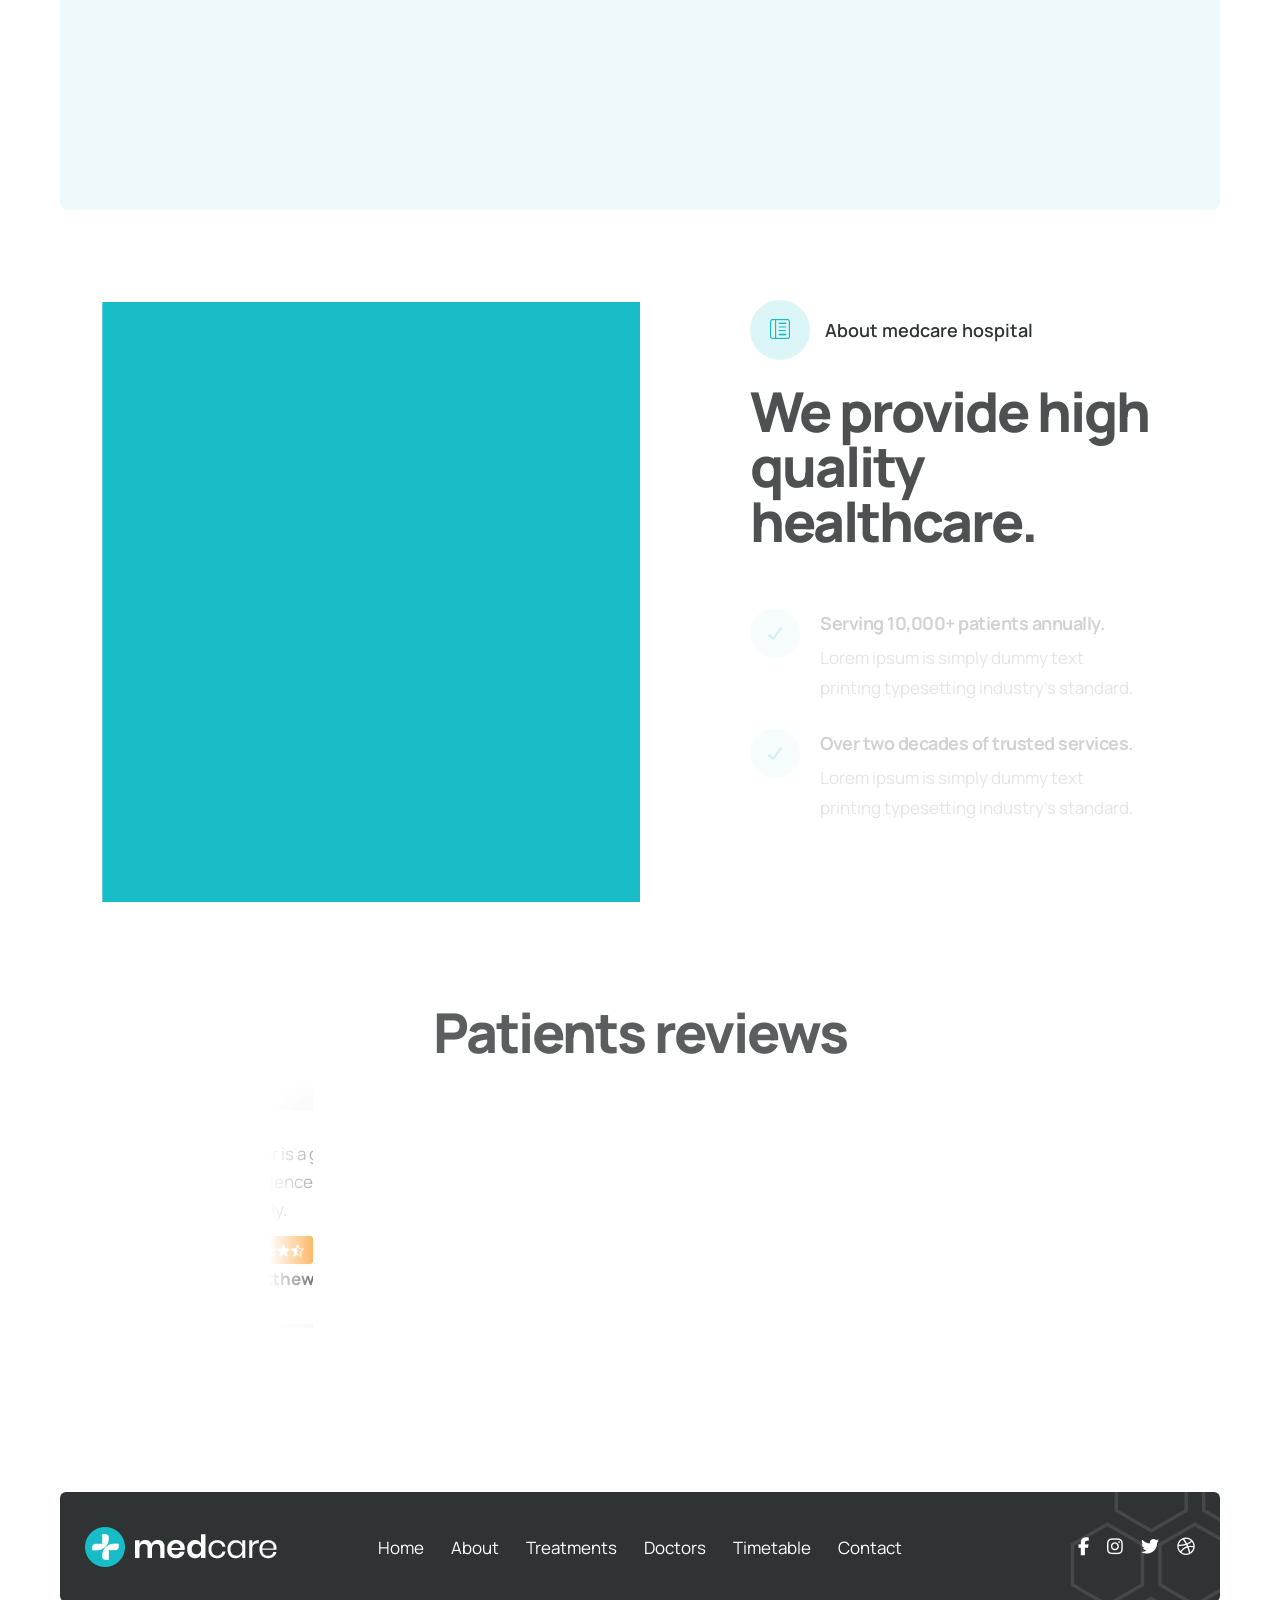
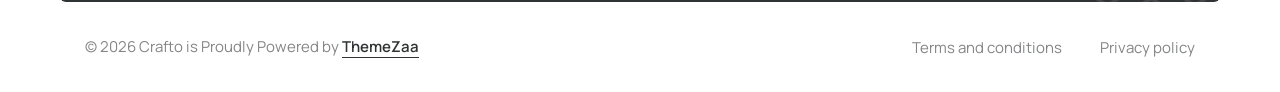
==== commit ac651380: "Update Home link to point to indext.html" ====
--- a/demo-medical-about.html
+++ b/demo-medical-about.html
@@ -84,7 +84,7 @@
               >
                 <ul class="navbar-nav">
                   <li class="nav-item">
-                    <a href="demo-medical.html" class="nav-link">Home</a>
+                    <a href="indext.html" class="nav-link">Home</a>
                   </li>
                   <li class="nav-item">
                     <a href="demo-medical-about.html" class="nav-link">About</a>
--- a/css/icon.min.css
+++ b/css/icon.min.css
@@ -0,0 +1,21311 @@
+@charset "UTF-8"; /*!
+    Font Awesome
+    Version: 7.0.0
+    Plugin URL: https://fontawesome.com
+    License: Copyright 2025 Fonticons, Inc. | https://fontawesome.com/license/free (Icons: CC BY 4.0, Fonts: SIL OFL 1.1, Code: MIT License)
+!*/
+.fa,
+.fa-brands,
+.fa-classic,
+.fa-regular,
+.fa-solid,
+.fab,
+.far,
+.fas {
+  --_fa-family: var(--fa-family, var(--fa-style-family, "Font Awesome 7 Free"));
+  -webkit-font-smoothing: antialiased;
+  -moz-osx-font-smoothing: grayscale;
+  display: var(--fa-display, inline-block);
+  font-family: var(--_fa-family);
+  font-feature-settings: normal;
+  font-style: normal;
+  font-synthesis: none;
+  font-variant: normal;
+  font-weight: var(--fa-style, 900);
+  line-height: 1;
+  text-align: center;
+  text-rendering: auto;
+  width: auto;
+}
+:is(.fas, .far, .fab, .fa-solid, .fa-regular, .fa-brands, .fa-classic, .fa)::before {
+  content: var(--fa);
+  content: var(--fa) / "";
+}
+.fa-1x {
+  font-size: 1em;
+}
+.fa-2x {
+  font-size: 2em;
+}
+.fa-3x {
+  font-size: 3em;
+}
+.fa-4x {
+  font-size: 4em;
+}
+.fa-5x {
+  font-size: 5em;
+}
+.fa-6x {
+  font-size: 6em;
+}
+.fa-7x {
+  font-size: 7em;
+}
+.fa-8x {
+  font-size: 8em;
+}
+.fa-9x {
+  font-size: 9em;
+}
+.fa-10x {
+  font-size: 10em;
+}
+.fa-2xs {
+  font-size: 0.625em;
+  line-height: 0.1em;
+  vertical-align: 0.225em;
+}
+.fa-xs {
+  font-size: 0.75em;
+  line-height: 0.0833333333em;
+  vertical-align: 0.125em;
+}
+.fa-sm {
+  font-size: 0.875em;
+  line-height: 0.0714285714em;
+  vertical-align: 0.0535714286em;
+}
+.fa-lg {
+  font-size: 1.25em;
+  line-height: 0.05em;
+  vertical-align: -0.075em;
+}
+.fa-xl {
+  font-size: 1.5em;
+  line-height: 0.0416666667em;
+  vertical-align: -0.125em;
+}
+.fa-2xl {
+  font-size: 2em;
+  line-height: 0.03125em;
+  vertical-align: -0.1875em;
+}
+.fa-width-auto {
+  --fa-width: auto;
+}
+.fa-fw,
+.fa-width-fixed {
+  --fa-width: 1.25em;
+}
+.fa-ul {
+  list-style-type: none;
+  margin-inline-start: var(--fa-li-margin, 2.5em);
+  padding-inline-start: 0;
+}
+.fa-ul > li {
+  position: relative;
+}
+.fa-li {
+  inset-inline-start: calc(-1 * var(--fa-li-width, 2em));
+  position: absolute;
+  text-align: center;
+  width: var(--fa-li-width, 2em);
+  line-height: inherit;
+}
+.fa-border {
+  border-color: var(--fa-border-color, #eee);
+  border-radius: var(--fa-border-radius, 0.1em);
+  border-style: var(--fa-border-style, solid);
+  border-width: var(--fa-border-width, 0.0625em);
+  box-sizing: var(--fa-border-box-sizing, content-box);
+  padding: var(--fa-border-padding, 0.1875em 0.25em);
+}
+.fa-pull-left,
+.fa-pull-start {
+  float: inline-start;
+  margin-inline-end: var(--fa-pull-margin, 0.3em);
+}
+.fa-pull-end,
+.fa-pull-right {
+  float: inline-end;
+  margin-inline-start: var(--fa-pull-margin, 0.3em);
+}
+.fa-beat {
+  animation-name: fa-beat;
+  animation-delay: var(--fa-animation-delay, 0s);
+  animation-direction: var(--fa-animation-direction, normal);
+  animation-duration: var(--fa-animation-duration, 1s);
+  animation-iteration-count: var(--fa-animation-iteration-count, infinite);
+  animation-timing-function: var(--fa-animation-timing, ease-in-out);
+}
+.fa-bounce {
+  animation-name: fa-bounce;
+  animation-delay: var(--fa-animation-delay, 0s);
+  animation-direction: var(--fa-animation-direction, normal);
+  animation-duration: var(--fa-animation-duration, 1s);
+  animation-iteration-count: var(--fa-animation-iteration-count, infinite);
+  animation-timing-function: var(
+    --fa-animation-timing,
+    cubic-bezier(0.28, 0.84, 0.42, 1)
+  );
+}
+.fa-fade {
+  animation-name: fa-fade;
+  animation-delay: var(--fa-animation-delay, 0s);
+  animation-direction: var(--fa-animation-direction, normal);
+  animation-duration: var(--fa-animation-duration, 1s);
+  animation-iteration-count: var(--fa-animation-iteration-count, infinite);
+  animation-timing-function: var(
+    --fa-animation-timing,
+    cubic-bezier(0.4, 0, 0.6, 1)
+  );
+}
+.fa-beat-fade {
+  animation-name: fa-beat-fade;
+  animation-delay: var(--fa-animation-delay, 0s);
+  animation-direction: var(--fa-animation-direction, normal);
+  animation-duration: var(--fa-animation-duration, 1s);
+  animation-iteration-count: var(--fa-animation-iteration-count, infinite);
+  animation-timing-function: var(
+    --fa-animation-timing,
+    cubic-bezier(0.4, 0, 0.6, 1)
+  );
+}
+.fa-flip {
+  animation-name: fa-flip;
+  animation-delay: var(--fa-animation-delay, 0s);
+  animation-direction: var(--fa-animation-direction, normal);
+  animation-duration: var(--fa-animation-duration, 1s);
+  animation-iteration-count: var(--fa-animation-iteration-count, infinite);
+  animation-timing-function: var(--fa-animation-timing, ease-in-out);
+}
+.fa-shake {
+  animation-name: fa-shake;
+  animation-delay: var(--fa-animation-delay, 0s);
+  animation-direction: var(--fa-animation-direction, normal);
+  animation-duration: var(--fa-animation-duration, 1s);
+  animation-iteration-count: var(--fa-animation-iteration-count, infinite);
+  animation-timing-function: var(--fa-animation-timing, linear);
+}
+.fa-spin {
+  animation-name: fa-spin;
+  animation-delay: var(--fa-animation-delay, 0s);
+  animation-direction: var(--fa-animation-direction, normal);
+  animation-duration: var(--fa-animation-duration, 2s);
+  animation-iteration-count: var(--fa-animation-iteration-count, infinite);
+  animation-timing-function: var(--fa-animation-timing, linear);
+}
+.fa-spin-reverse {
+  --fa-animation-direction: reverse;
+}
+.fa-pulse,
+.fa-spin-pulse {
+  animation-name: fa-spin;
+  animation-direction: var(--fa-animation-direction, normal);
+  animation-duration: var(--fa-animation-duration, 1s);
+  animation-iteration-count: var(--fa-animation-iteration-count, infinite);
+  animation-timing-function: var(--fa-animation-timing, steps(8));
+}
+@media (prefers-reduced-motion: reduce) {
+  .fa-beat,
+  .fa-beat-fade,
+  .fa-bounce,
+  .fa-fade,
+  .fa-flip,
+  .fa-pulse,
+  .fa-shake,
+  .fa-spin,
+  .fa-spin-pulse {
+    animation: none !important;
+    transition: none !important;
+  }
+}
+@keyframes fa-beat {
+  0%,
+  90% {
+    transform: scale(1);
+  }
+  45% {
+    transform: scale(var(--fa-beat-scale, 1.25));
+  }
+}
+@keyframes fa-bounce {
+  0%,
+  100%,
+  64% {
+    transform: scale(1, 1) translateY(0);
+  }
+  10% {
+    transform: scale(
+        var(--fa-bounce-start-scale-x, 1.1),
+        var(--fa-bounce-start-scale-y, 0.9)
+      )
+      translateY(0);
+  }
+  30% {
+    transform: scale(
+        var(--fa-bounce-jump-scale-x, 0.9),
+        var(--fa-bounce-jump-scale-y, 1.1)
+      )
+      translateY(var(--fa-bounce-height, -0.5em));
+  }
+  50% {
+    transform: scale(
+        var(--fa-bounce-land-scale-x, 1.05),
+        var(--fa-bounce-land-scale-y, 0.95)
+      )
+      translateY(0);
+  }
+  57% {
+    transform: scale(1, 1) translateY(var(--fa-bounce-rebound, -0.125em));
+  }
+}
+@keyframes fa-fade {
+  50% {
+    opacity: var(--fa-fade-opacity, 0.4);
+  }
+}
+@keyframes fa-beat-fade {
+  0%,
+  100% {
+    opacity: var(--fa-beat-fade-opacity, 0.4);
+    transform: scale(1);
+  }
+  50% {
+    opacity: 1;
+    transform: scale(var(--fa-beat-fade-scale, 1.125));
+  }
+}
+@keyframes fa-flip {
+  50% {
+    transform: rotate3d(
+      var(--fa-flip-x, 0),
+      var(--fa-flip-y, 1),
+      var(--fa-flip-z, 0),
+      var(--fa-flip-angle, -180deg)
+    );
+  }
+}
+@keyframes fa-shake {
+  0% {
+    transform: rotate(-15deg);
+  }
+  4% {
+    transform: rotate(15deg);
+  }
+  24%,
+  8% {
+    transform: rotate(-18deg);
+  }
+  12%,
+  28% {
+    transform: rotate(18deg);
+  }
+  16% {
+    transform: rotate(-22deg);
+  }
+  20% {
+    transform: rotate(22deg);
+  }
+  32% {
+    transform: rotate(-12deg);
+  }
+  36% {
+    transform: rotate(12deg);
+  }
+  100%,
+  40% {
+    transform: rotate(0);
+  }
+}
+@keyframes fa-spin {
+  0% {
+    transform: rotate(0);
+  }
+  100% {
+    transform: rotate(360deg);
+  }
+}
+.fa-rotate-90 {
+  transform: rotate(90deg);
+}
+.fa-rotate-180 {
+  transform: rotate(180deg);
+}
+.fa-rotate-270 {
+  transform: rotate(270deg);
+}
+.fa-flip-horizontal {
+  transform: scale(-1, 1);
+}
+.fa-flip-vertical {
+  transform: scale(1, -1);
+}
+.fa-flip-both,
+.fa-flip-horizontal.fa-flip-vertical {
+  transform: scale(-1, -1);
+}
+.fa-rotate-by {
+  transform: rotate(var(--fa-rotate-angle, 0));
+}
+.fa-stack {
+  display: inline-block;
+  height: 2em;
+  line-height: 2em;
+  position: relative;
+  vertical-align: middle;
+  width: 2.5em;
+}
+.fa-stack-1x,
+.fa-stack-2x {
+  left: 0;
+  position: absolute;
+  text-align: center;
+  width: 100%;
+  z-index: var(--fa-stack-z-index, auto);
+}
+.fa-stack-1x {
+  line-height: inherit;
+}
+.fa-stack-2x {
+  font-size: 2em;
+}
+.fa-inverse {
+  color: var(--fa-inverse, #fff);
+}
+.fa-0 {
+  --fa: "0";
+}
+.fa-1 {
+  --fa: "1";
+}
+.fa-2 {
+  --fa: "2";
+}
+.fa-3 {
+  --fa: "3";
+}
+.fa-4 {
+  --fa: "4";
+}
+.fa-5 {
+  --fa: "5";
+}
+.fa-6 {
+  --fa: "6";
+}
+.fa-7 {
+  --fa: "7";
+}
+.fa-8 {
+  --fa: "8";
+}
+.fa-9 {
+  --fa: "9";
+}
+.fa-exclamation {
+  --fa: "!";
+}
+.fa-hashtag {
+  --fa: "#";
+}
+.fa-dollar,
+.fa-dollar-sign,
+.fa-usd {
+  --fa: "$";
+}
+.fa-percent,
+.fa-percentage {
+  --fa: "%";
+}
+.fa-asterisk {
+  --fa: "*";
+}
+.fa-add,
+.fa-plus {
+  --fa: "+";
+}
+.fa-less-than {
+  --fa: "<";
+}
+.fa-equals {
+  --fa: "=";
+}
+.fa-greater-than {
+  --fa: ">";
+}
+.fa-question {
+  --fa: "?";
+}
+.fa-at {
+  --fa: "@";
+}
+.fa-a {
+  --fa: "A";
+}
+.fa-b {
+  --fa: "B";
+}
+.fa-c {
+  --fa: "C";
+}
+.fa-d {
+  --fa: "D";
+}
+.fa-e {
+  --fa: "E";
+}
+.fa-f {
+  --fa: "F";
+}
+.fa-g {
+  --fa: "G";
+}
+.fa-h {
+  --fa: "H";
+}
+.fa-i {
+  --fa: "I";
+}
+.fa-j {
+  --fa: "J";
+}
+.fa-k {
+  --fa: "K";
+}
+.fa-l {
+  --fa: "L";
+}
+.fa-m {
+  --fa: "M";
+}
+.fa-n {
+  --fa: "N";
+}
+.fa-o {
+  --fa: "O";
+}
+.fa-p {
+  --fa: "P";
+}
+.fa-q {
+  --fa: "Q";
+}
+.fa-r {
+  --fa: "R";
+}
+.fa-s {
+  --fa: "S";
+}
+.fa-t {
+  --fa: "T";
+}
+.fa-u {
+  --fa: "U";
+}
+.fa-v {
+  --fa: "V";
+}
+.fa-w {
+  --fa: "W";
+}
+.fa-x {
+  --fa: "X";
+}
+.fa-y {
+  --fa: "Y";
+}
+.fa-z {
+  --fa: "Z";
+}
+.fa-faucet {
+  --fa: "";
+}
+.fa-faucet-drip {
+  --fa: "";
+}
+.fa-house-chimney-window {
+  --fa: "";
+}
+.fa-house-signal {
+  --fa: "";
+}
+.fa-temperature-arrow-down,
+.fa-temperature-down {
+  --fa: "";
+}
+.fa-temperature-arrow-up,
+.fa-temperature-up {
+  --fa: "";
+}
+.fa-trailer {
+  --fa: "";
+}
+.fa-bacteria {
+  --fa: "";
+}
+.fa-bacterium {
+  --fa: "";
+}
+.fa-box-tissue {
+  --fa: "";
+}
+.fa-hand-holding-medical {
+  --fa: "";
+}
+.fa-hand-sparkles {
+  --fa: "";
+}
+.fa-hands-bubbles,
+.fa-hands-wash {
+  --fa: "";
+}
+.fa-handshake-alt-slash,
+.fa-handshake-simple-slash,
+.fa-handshake-slash {
+  --fa: "";
+}
+.fa-head-side-cough {
+  --fa: "";
+}
+.fa-head-side-cough-slash {
+  --fa: "";
+}
+.fa-head-side-mask {
+  --fa: "";
+}
+.fa-head-side-virus {
+  --fa: "";
+}
+.fa-house-chimney-user {
+  --fa: "";
+}
+.fa-house-laptop,
+.fa-laptop-house {
+  --fa: "";
+}
+.fa-lungs-virus {
+  --fa: "";
+}
+.fa-people-arrows,
+.fa-people-arrows-left-right {
+  --fa: "";
+}
+.fa-plane-slash {
+  --fa: "";
+}
+.fa-pump-medical {
+  --fa: "";
+}
+.fa-pump-soap {
+  --fa: "";
+}
+.fa-shield-virus {
+  --fa: "";
+}
+.fa-sink {
+  --fa: "";
+}
+.fa-soap {
+  --fa: "";
+}
+.fa-stopwatch-20 {
+  --fa: "";
+}
+.fa-shop-slash,
+.fa-store-alt-slash {
+  --fa: "";
+}
+.fa-store-slash {
+  --fa: "";
+}
+.fa-toilet-paper-slash {
+  --fa: "";
+}
+.fa-users-slash {
+  --fa: "";
+}
+.fa-virus {
+  --fa: "";
+}
+.fa-virus-slash {
+  --fa: "";
+}
+.fa-viruses {
+  --fa: "";
+}
+.fa-vest {
+  --fa: "";
+}
+.fa-vest-patches {
+  --fa: "";
+}
+.fa-arrow-trend-down {
+  --fa: "";
+}
+.fa-arrow-trend-up {
+  --fa: "";
+}
+.fa-arrow-up-from-bracket {
+  --fa: "";
+}
+.fa-austral-sign {
+  --fa: "";
+}
+.fa-baht-sign {
+  --fa: "";
+}
+.fa-bitcoin-sign {
+  --fa: "";
+}
+.fa-bolt-lightning {
+  --fa: "";
+}
+.fa-book-bookmark {
+  --fa: "";
+}
+.fa-camera-rotate {
+  --fa: "";
+}
+.fa-cedi-sign {
+  --fa: "";
+}
+.fa-chart-column {
+  --fa: "";
+}
+.fa-chart-gantt {
+  --fa: "";
+}
+.fa-clapperboard {
+  --fa: "";
+}
+.fa-clover {
+  --fa: "";
+}
+.fa-code-compare {
+  --fa: "";
+}
+.fa-code-fork {
+  --fa: "";
+}
+.fa-code-pull-request {
+  --fa: "";
+}
+.fa-colon-sign {
+  --fa: "";
+}
+.fa-cruzeiro-sign {
+  --fa: "";
+}
+.fa-display {
+  --fa: "";
+}
+.fa-dong-sign {
+  --fa: "";
+}
+.fa-elevator {
+  --fa: "";
+}
+.fa-filter-circle-xmark {
+  --fa: "";
+}
+.fa-florin-sign {
+  --fa: "";
+}
+.fa-folder-closed {
+  --fa: "";
+}
+.fa-franc-sign {
+  --fa: "";
+}
+.fa-guarani-sign {
+  --fa: "";
+}
+.fa-gun {
+  --fa: "";
+}
+.fa-hands-clapping {
+  --fa: "";
+}
+.fa-home-user,
+.fa-house-user {
+  --fa: "";
+}
+.fa-indian-rupee,
+.fa-indian-rupee-sign,
+.fa-inr {
+  --fa: "";
+}
+.fa-kip-sign {
+  --fa: "";
+}
+.fa-lari-sign {
+  --fa: "";
+}
+.fa-litecoin-sign {
+  --fa: "";
+}
+.fa-manat-sign {
+  --fa: "";
+}
+.fa-mask-face {
+  --fa: "";
+}
+.fa-mill-sign {
+  --fa: "";
+}
+.fa-money-bills {
+  --fa: "";
+}
+.fa-naira-sign {
+  --fa: "";
+}
+.fa-notdef {
+  --fa: "";
+}
+.fa-panorama {
+  --fa: "";
+}
+.fa-peseta-sign {
+  --fa: "";
+}
+.fa-peso-sign {
+  --fa: "";
+}
+.fa-plane-up {
+  --fa: "";
+}
+.fa-rupiah-sign {
+  --fa: "";
+}
+.fa-stairs {
+  --fa: "";
+}
+.fa-timeline {
+  --fa: "";
+}
+.fa-truck-front {
+  --fa: "";
+}
+.fa-try,
+.fa-turkish-lira,
+.fa-turkish-lira-sign {
+  --fa: "";
+}
+.fa-vault {
+  --fa: "";
+}
+.fa-magic-wand-sparkles,
+.fa-wand-magic-sparkles {
+  --fa: "";
+}
+.fa-wheat-alt,
+.fa-wheat-awn {
+  --fa: "";
+}
+.fa-wheelchair-alt,
+.fa-wheelchair-move {
+  --fa: "";
+}
+.fa-bangladeshi-taka-sign {
+  --fa: "";
+}
+.fa-bowl-rice {
+  --fa: "";
+}
+.fa-person-pregnant {
+  --fa: "";
+}
+.fa-home-lg,
+.fa-house-chimney {
+  --fa: "";
+}
+.fa-house-crack {
+  --fa: "";
+}
+.fa-house-medical {
+  --fa: "";
+}
+.fa-cent-sign {
+  --fa: "";
+}
+.fa-plus-minus {
+  --fa: "";
+}
+.fa-sailboat {
+  --fa: "";
+}
+.fa-section {
+  --fa: "";
+}
+.fa-shrimp {
+  --fa: "";
+}
+.fa-brazilian-real-sign {
+  --fa: "";
+}
+.fa-chart-simple {
+  --fa: "";
+}
+.fa-diagram-next {
+  --fa: "";
+}
+.fa-diagram-predecessor {
+  --fa: "";
+}
+.fa-diagram-successor {
+  --fa: "";
+}
+.fa-earth-oceania,
+.fa-globe-oceania {
+  --fa: "";
+}
+.fa-bug-slash {
+  --fa: "";
+}
+.fa-file-circle-plus {
+  --fa: "";
+}
+.fa-shop-lock {
+  --fa: "";
+}
+.fa-virus-covid {
+  --fa: "";
+}
+.fa-virus-covid-slash {
+  --fa: "";
+}
+.fa-anchor-circle-check {
+  --fa: "";
+}
+.fa-anchor-circle-exclamation {
+  --fa: "";
+}
+.fa-anchor-circle-xmark {
+  --fa: "";
+}
+.fa-anchor-lock {
+  --fa: "";
+}
+.fa-arrow-down-up-across-line {
+  --fa: "";
+}
+.fa-arrow-down-up-lock {
+  --fa: "";
+}
+.fa-arrow-right-to-city {
+  --fa: "";
+}
+.fa-arrow-up-from-ground-water {
+  --fa: "";
+}
+.fa-arrow-up-from-water-pump {
+  --fa: "";
+}
+.fa-arrow-up-right-dots {
+  --fa: "";
+}
+.fa-arrows-down-to-line {
+  --fa: "";
+}
+.fa-arrows-down-to-people {
+  --fa: "";
+}
+.fa-arrows-left-right-to-line {
+  --fa: "";
+}
+.fa-arrows-spin {
+  --fa: "";
+}
+.fa-arrows-split-up-and-left {
+  --fa: "";
+}
+.fa-arrows-to-circle {
+  --fa: "";
+}
+.fa-arrows-to-dot {
+  --fa: "";
+}
+.fa-arrows-to-eye {
+  --fa: "";
+}
+.fa-arrows-turn-right {
+  --fa: "";
+}
+.fa-arrows-turn-to-dots {
+  --fa: "";
+}
+.fa-arrows-up-to-line {
+  --fa: "";
+}
+.fa-bore-hole {
+  --fa: "";
+}
+.fa-bottle-droplet {
+  --fa: "";
+}
+.fa-bottle-water {
+  --fa: "";
+}
+.fa-bowl-food {
+  --fa: "";
+}
+.fa-boxes-packing {
+  --fa: "";
+}
+.fa-bridge {
+  --fa: "";
+}
+.fa-bridge-circle-check {
+  --fa: "";
+}
+.fa-bridge-circle-exclamation {
+  --fa: "";
+}
+.fa-bridge-circle-xmark {
+  --fa: "";
+}
+.fa-bridge-lock {
+  --fa: "";
+}
+.fa-bridge-water {
+  --fa: "";
+}
+.fa-bucket {
+  --fa: "";
+}
+.fa-bugs {
+  --fa: "";
+}
+.fa-building-circle-arrow-right {
+  --fa: "";
+}
+.fa-building-circle-check {
+  --fa: "";
+}
+.fa-building-circle-exclamation {
+  --fa: "";
+}
+.fa-building-circle-xmark {
+  --fa: "";
+}
+.fa-building-flag {
+  --fa: "";
+}
+.fa-building-lock {
+  --fa: "";
+}
+.fa-building-ngo {
+  --fa: "";
+}
+.fa-building-shield {
+  --fa: "";
+}
+.fa-building-un {
+  --fa: "";
+}
+.fa-building-user {
+  --fa: "";
+}
+.fa-building-wheat {
+  --fa: "";
+}
+.fa-burst {
+  --fa: "";
+}
+.fa-car-on {
+  --fa: "";
+}
+.fa-car-tunnel {
+  --fa: "";
+}
+.fa-child-combatant,
+.fa-child-rifle {
+  --fa: "";
+}
+.fa-children {
+  --fa: "";
+}
+.fa-circle-nodes {
+  --fa: "";
+}
+.fa-clipboard-question {
+  --fa: "";
+}
+.fa-cloud-showers-water {
+  --fa: "";
+}
+.fa-computer {
+  --fa: "";
+}
+.fa-cubes-stacked {
+  --fa: "";
+}
+.fa-envelope-circle-check {
+  --fa: "";
+}
+.fa-explosion {
+  --fa: "";
+}
+.fa-ferry {
+  --fa: "";
+}
+.fa-file-circle-exclamation {
+  --fa: "";
+}
+.fa-file-circle-minus {
+  --fa: "";
+}
+.fa-file-circle-question {
+  --fa: "";
+}
+.fa-file-shield {
+  --fa: "";
+}
+.fa-fire-burner {
+  --fa: "";
+}
+.fa-fish-fins {
+  --fa: "";
+}
+.fa-flask-vial {
+  --fa: "";
+}
+.fa-glass-water {
+  --fa: "";
+}
+.fa-glass-water-droplet {
+  --fa: "";
+}
+.fa-group-arrows-rotate {
+  --fa: "";
+}
+.fa-hand-holding-hand {
+  --fa: "";
+}
+.fa-handcuffs {
+  --fa: "";
+}
+.fa-hands-bound {
+  --fa: "";
+}
+.fa-hands-holding-child {
+  --fa: "";
+}
+.fa-hands-holding-circle {
+  --fa: "";
+}
+.fa-heart-circle-bolt {
+  --fa: "";
+}
+.fa-heart-circle-check {
+  --fa: "";
+}
+.fa-heart-circle-exclamation {
+  --fa: "";
+}
+.fa-heart-circle-minus {
+  --fa: "";
+}
+.fa-heart-circle-plus {
+  --fa: "";
+}
+.fa-heart-circle-xmark {
+  --fa: "";
+}
+.fa-helicopter-symbol {
+  --fa: "";
+}
+.fa-helmet-un {
+  --fa: "";
+}
+.fa-hill-avalanche {
+  --fa: "";
+}
+.fa-hill-rockslide {
+  --fa: "";
+}
+.fa-house-circle-check {
+  --fa: "";
+}
+.fa-house-circle-exclamation {
+  --fa: "";
+}
+.fa-house-circle-xmark {
+  --fa: "";
+}
+.fa-house-fire {
+  --fa: "";
+}
+.fa-house-flag {
+  --fa: "";
+}
+.fa-house-flood-water {
+  --fa: "";
+}
+.fa-house-flood-water-circle-arrow-right {
+  --fa: "";
+}
+.fa-house-lock {
+  --fa: "";
+}
+.fa-house-medical-circle-check {
+  --fa: "";
+}
+.fa-house-medical-circle-exclamation {
+  --fa: "";
+}
+.fa-house-medical-circle-xmark {
+  --fa: "";
+}
+.fa-house-medical-flag {
+  --fa: "";
+}
+.fa-house-tsunami {
+  --fa: "";
+}
+.fa-jar {
+  --fa: "";
+}
+.fa-jar-wheat {
+  --fa: "";
+}
+.fa-jet-fighter-up {
+  --fa: "";
+}
+.fa-jug-detergent {
+  --fa: "";
+}
+.fa-kitchen-set {
+  --fa: "";
+}
+.fa-land-mine-on {
+  --fa: "";
+}
+.fa-landmark-flag {
+  --fa: "";
+}
+.fa-laptop-file {
+  --fa: "";
+}
+.fa-lines-leaning {
+  --fa: "";
+}
+.fa-location-pin-lock {
+  --fa: "";
+}
+.fa-locust {
+  --fa: "";
+}
+.fa-magnifying-glass-arrow-right {
+  --fa: "";
+}
+.fa-magnifying-glass-chart {
+  --fa: "";
+}
+.fa-mars-and-venus-burst {
+  --fa: "";
+}
+.fa-mask-ventilator {
+  --fa: "";
+}
+.fa-mattress-pillow {
+  --fa: "";
+}
+.fa-mobile-retro {
+  --fa: "";
+}
+.fa-money-bill-transfer {
+  --fa: "";
+}
+.fa-money-bill-trend-up {
+  --fa: "";
+}
+.fa-money-bill-wheat {
+  --fa: "";
+}
+.fa-mosquito {
+  --fa: "";
+}
+.fa-mosquito-net {
+  --fa: "";
+}
+.fa-mound {
+  --fa: "";
+}
+.fa-mountain-city {
+  --fa: "";
+}
+.fa-mountain-sun {
+  --fa: "";
+}
+.fa-oil-well {
+  --fa: "";
+}
+.fa-people-group {
+  --fa: "";
+}
+.fa-people-line {
+  --fa: "";
+}
+.fa-people-pulling {
+  --fa: "";
+}
+.fa-people-robbery {
+  --fa: "";
+}
+.fa-people-roof {
+  --fa: "";
+}
+.fa-person-arrow-down-to-line {
+  --fa: "";
+}
+.fa-person-arrow-up-from-line {
+  --fa: "";
+}
+.fa-person-breastfeeding {
+  --fa: "";
+}
+.fa-person-burst {
+  --fa: "";
+}
+.fa-person-cane {
+  --fa: "";
+}
+.fa-person-chalkboard {
+  --fa: "";
+}
+.fa-person-circle-check {
+  --fa: "";
+}
+.fa-person-circle-exclamation {
+  --fa: "";
+}
+.fa-person-circle-minus {
+  --fa: "";
+}
+.fa-person-circle-plus {
+  --fa: "";
+}
+.fa-person-circle-question {
+  --fa: "";
+}
+.fa-person-circle-xmark {
+  --fa: "";
+}
+.fa-person-dress-burst {
+  --fa: "";
+}
+.fa-person-drowning {
+  --fa: "";
+}
+.fa-person-falling {
+  --fa: "";
+}
+.fa-person-falling-burst {
+  --fa: "";
+}
+.fa-person-half-dress {
+  --fa: "";
+}
+.fa-person-harassing {
+  --fa: "";
+}
+.fa-person-military-pointing {
+  --fa: "";
+}
+.fa-person-military-rifle {
+  --fa: "";
+}
+.fa-person-military-to-person {
+  --fa: "";
+}
+.fa-person-rays {
+  --fa: "";
+}
+.fa-person-rifle {
+  --fa: "";
+}
+.fa-person-shelter {
+  --fa: "";
+}
+.fa-person-walking-arrow-loop-left {
+  --fa: "";
+}
+.fa-person-walking-arrow-right {
+  --fa: "";
+}
+.fa-person-walking-dashed-line-arrow-right {
+  --fa: "";
+}
+.fa-person-walking-luggage {
+  --fa: "";
+}
+.fa-plane-circle-check {
+  --fa: "";
+}
+.fa-plane-circle-exclamation {
+  --fa: "";
+}
+.fa-plane-circle-xmark {
+  --fa: "";
+}
+.fa-plane-lock {
+  --fa: "";
+}
+.fa-plate-wheat {
+  --fa: "";
+}
+.fa-plug-circle-bolt {
+  --fa: "";
+}
+.fa-plug-circle-check {
+  --fa: "";
+}
+.fa-plug-circle-exclamation {
+  --fa: "";
+}
+.fa-plug-circle-minus {
+  --fa: "";
+}
+.fa-plug-circle-plus {
+  --fa: "";
+}
+.fa-plug-circle-xmark {
+  --fa: "";
+}
+.fa-ranking-star {
+  --fa: "";
+}
+.fa-road-barrier {
+  --fa: "";
+}
+.fa-road-bridge {
+  --fa: "";
+}
+.fa-road-circle-check {
+  --fa: "";
+}
+.fa-road-circle-exclamation {
+  --fa: "";
+}
+.fa-road-circle-xmark {
+  --fa: "";
+}
+.fa-road-lock {
+  --fa: "";
+}
+.fa-road-spikes {
+  --fa: "";
+}
+.fa-rug {
+  --fa: "";
+}
+.fa-sack-xmark {
+  --fa: "";
+}
+.fa-school-circle-check {
+  --fa: "";
+}
+.fa-school-circle-exclamation {
+  --fa: "";
+}
+.fa-school-circle-xmark {
+  --fa: "";
+}
+.fa-school-flag {
+  --fa: "";
+}
+.fa-school-lock {
+  --fa: "";
+}
+.fa-sheet-plastic {
+  --fa: "";
+}
+.fa-shield-cat {
+  --fa: "";
+}
+.fa-shield-dog {
+  --fa: "";
+}
+.fa-shield-heart {
+  --fa: "";
+}
+.fa-square-nfi {
+  --fa: "";
+}
+.fa-square-person-confined {
+  --fa: "";
+}
+.fa-square-virus {
+  --fa: "";
+}
+.fa-rod-asclepius,
+.fa-rod-snake,
+.fa-staff-aesculapius,
+.fa-staff-snake {
+  --fa: "";
+}
+.fa-sun-plant-wilt {
+  --fa: "";
+}
+.fa-tarp {
+  --fa: "";
+}
+.fa-tarp-droplet {
+  --fa: "";
+}
+.fa-tent {
+  --fa: "";
+}
+.fa-tent-arrow-down-to-line {
+  --fa: "";
+}
+.fa-tent-arrow-left-right {
+  --fa: "";
+}
+.fa-tent-arrow-turn-left {
+  --fa: "";
+}
+.fa-tent-arrows-down {
+  --fa: "";
+}
+.fa-tents {
+  --fa: "";
+}
+.fa-toilet-portable {
+  --fa: "";
+}
+.fa-toilets-portable {
+  --fa: "";
+}
+.fa-tower-cell {
+  --fa: "";
+}
+.fa-tower-observation {
+  --fa: "";
+}
+.fa-tree-city {
+  --fa: "";
+}
+.fa-trowel {
+  --fa: "";
+}
+.fa-trowel-bricks {
+  --fa: "";
+}
+.fa-truck-arrow-right {
+  --fa: "";
+}
+.fa-truck-droplet {
+  --fa: "";
+}
+.fa-truck-field {
+  --fa: "";
+}
+.fa-truck-field-un {
+  --fa: "";
+}
+.fa-truck-plane {
+  --fa: "";
+}
+.fa-users-between-lines {
+  --fa: "";
+}
+.fa-users-line {
+  --fa: "";
+}
+.fa-users-rays {
+  --fa: "";
+}
+.fa-users-rectangle {
+  --fa: "";
+}
+.fa-users-viewfinder {
+  --fa: "";
+}
+.fa-vial-circle-check {
+  --fa: "";
+}
+.fa-vial-virus {
+  --fa: "";
+}
+.fa-wheat-awn-circle-exclamation {
+  --fa: "";
+}
+.fa-worm {
+  --fa: "";
+}
+.fa-xmarks-lines {
+  --fa: "";
+}
+.fa-child-dress {
+  --fa: "";
+}
+.fa-child-reaching {
+  --fa: "";
+}
+.fa-file-circle-check {
+  --fa: "";
+}
+.fa-file-circle-xmark {
+  --fa: "";
+}
+.fa-person-through-window {
+  --fa: "";
+}
+.fa-plant-wilt {
+  --fa: "";
+}
+.fa-stapler {
+  --fa: "";
+}
+.fa-train-tram {
+  --fa: "";
+}
+.fa-table-cells-column-lock {
+  --fa: "";
+}
+.fa-table-cells-row-lock {
+  --fa: "";
+}
+.fa-thumb-tack-slash,
+.fa-thumbtack-slash {
+  --fa: "";
+}
+.fa-table-cells-row-unlock {
+  --fa: "";
+}
+.fa-chart-diagram {
+  --fa: "";
+}
+.fa-comment-nodes {
+  --fa: "";
+}
+.fa-file-fragment {
+  --fa: "";
+}
+.fa-file-half-dashed {
+  --fa: "";
+}
+.fa-hexagon-nodes {
+  --fa: "";
+}
+.fa-hexagon-nodes-bolt {
+  --fa: "";
+}
+.fa-square-binary {
+  --fa: "";
+}
+.fa-pentagon {
+  --fa: "";
+}
+.fa-non-binary {
+  --fa: "";
+}
+.fa-spiral {
+  --fa: "";
+}
+.fa-mobile-vibrate {
+  --fa: "";
+}
+.fa-single-quote-left {
+  --fa: "";
+}
+.fa-single-quote-right {
+  --fa: "";
+}
+.fa-bus-side {
+  --fa: "";
+}
+.fa-heptagon,
+.fa-septagon {
+  --fa: "";
+}
+.fa-glass-martini,
+.fa-martini-glass-empty {
+  --fa: "";
+}
+.fa-music {
+  --fa: "";
+}
+.fa-magnifying-glass,
+.fa-search {
+  --fa: "";
+}
+.fa-heart {
+  --fa: "";
+}
+.fa-star {
+  --fa: "";
+}
+.fa-user,
+.fa-user-alt,
+.fa-user-large {
+  --fa: "";
+}
+.fa-film,
+.fa-film-alt,
+.fa-film-simple {
+  --fa: "";
+}
+.fa-table-cells-large,
+.fa-th-large {
+  --fa: "";
+}
+.fa-table-cells,
+.fa-th {
+  --fa: "";
+}
+.fa-table-list,
+.fa-th-list {
+  --fa: "";
+}
+.fa-check {
+  --fa: "";
+}
+.fa-close,
+.fa-multiply,
+.fa-remove,
+.fa-times,
+.fa-xmark {
+  --fa: "";
+}
+.fa-magnifying-glass-plus,
+.fa-search-plus {
+  --fa: "";
+}
+.fa-magnifying-glass-minus,
+.fa-search-minus {
+  --fa: "";
+}
+.fa-power-off {
+  --fa: "";
+}
+.fa-signal,
+.fa-signal-5,
+.fa-signal-perfect {
+  --fa: "";
+}
+.fa-cog,
+.fa-gear {
+  --fa: "";
+}
+.fa-home,
+.fa-home-alt,
+.fa-home-lg-alt,
+.fa-house {
+  --fa: "";
+}
+.fa-clock,
+.fa-clock-four {
+  --fa: "";
+}
+.fa-road {
+  --fa: "";
+}
+.fa-download {
+  --fa: "";
+}
+.fa-inbox {
+  --fa: "";
+}
+.fa-arrow-right-rotate,
+.fa-arrow-rotate-forward,
+.fa-arrow-rotate-right,
+.fa-redo {
+  --fa: "";
+}
+.fa-arrows-rotate,
+.fa-refresh,
+.fa-sync {
+  --fa: "";
+}
+.fa-list-alt,
+.fa-rectangle-list {
+  --fa: "";
+}
+.fa-lock {
+  --fa: "";
+}
+.fa-flag {
+  --fa: "";
+}
+.fa-headphones,
+.fa-headphones-alt,
+.fa-headphones-simple {
+  --fa: "";
+}
+.fa-volume-off {
+  --fa: "";
+}
+.fa-volume-down,
+.fa-volume-low {
+  --fa: "";
+}
+.fa-volume-high,
+.fa-volume-up {
+  --fa: "";
+}
+.fa-qrcode {
+  --fa: "";
+}
+.fa-barcode {
+  --fa: "";
+}
+.fa-tag {
+  --fa: "";
+}
+.fa-tags {
+  --fa: "";
+}
+.fa-book {
+  --fa: "";
+}
+.fa-bookmark {
+  --fa: "";
+}
+.fa-print {
+  --fa: "";
+}
+.fa-camera,
+.fa-camera-alt {
+  --fa: "";
+}
+.fa-font {
+  --fa: "";
+}
+.fa-bold {
+  --fa: "";
+}
+.fa-italic {
+  --fa: "";
+}
+.fa-text-height {
+  --fa: "";
+}
+.fa-text-width {
+  --fa: "";
+}
+.fa-align-left {
+  --fa: "";
+}
+.fa-align-center {
+  --fa: "";
+}
+.fa-align-right {
+  --fa: "";
+}
+.fa-align-justify {
+  --fa: "";
+}
+.fa-list,
+.fa-list-squares {
+  --fa: "";
+}
+.fa-dedent,
+.fa-outdent {
+  --fa: "";
+}
+.fa-indent {
+  --fa: "";
+}
+.fa-video,
+.fa-video-camera {
+  --fa: "";
+}
+.fa-image {
+  --fa: "";
+}
+.fa-location-pin,
+.fa-map-marker {
+  --fa: "";
+}
+.fa-adjust,
+.fa-circle-half-stroke {
+  --fa: "";
+}
+.fa-droplet,
+.fa-tint {
+  --fa: "";
+}
+.fa-edit,
+.fa-pen-to-square {
+  --fa: "";
+}
+.fa-arrows,
+.fa-arrows-up-down-left-right {
+  --fa: "";
+}
+.fa-backward-step,
+.fa-step-backward {
+  --fa: "";
+}
+.fa-backward-fast,
+.fa-fast-backward {
+  --fa: "";
+}
+.fa-backward {
+  --fa: "";
+}
+.fa-play {
+  --fa: "";
+}
+.fa-pause {
+  --fa: "";
+}
+.fa-stop {
+  --fa: "";
+}
+.fa-forward {
+  --fa: "";
+}
+.fa-fast-forward,
+.fa-forward-fast {
+  --fa: "";
+}
+.fa-forward-step,
+.fa-step-forward {
+  --fa: "";
+}
+.fa-eject {
+  --fa: "";
+}
+.fa-chevron-left {
+  --fa: "";
+}
+.fa-chevron-right {
+  --fa: "";
+}
+.fa-circle-plus,
+.fa-plus-circle {
+  --fa: "";
+}
+.fa-circle-minus,
+.fa-minus-circle {
+  --fa: "";
+}
+.fa-circle-xmark,
+.fa-times-circle,
+.fa-xmark-circle {
+  --fa: "";
+}
+.fa-check-circle,
+.fa-circle-check {
+  --fa: "";
+}
+.fa-circle-question,
+.fa-question-circle {
+  --fa: "";
+}
+.fa-circle-info,
+.fa-info-circle {
+  --fa: "";
+}
+.fa-crosshairs {
+  --fa: "";
+}
+.fa-ban,
+.fa-cancel {
+  --fa: "";
+}
+.fa-arrow-left {
+  --fa: "";
+}
+.fa-arrow-right {
+  --fa: "";
+}
+.fa-arrow-up {
+  --fa: "";
+}
+.fa-arrow-down {
+  --fa: "";
+}
+.fa-mail-forward,
+.fa-share {
+  --fa: "";
+}
+.fa-expand {
+  --fa: "";
+}
+.fa-compress {
+  --fa: "";
+}
+.fa-minus,
+.fa-subtract {
+  --fa: "";
+}
+.fa-circle-exclamation,
+.fa-exclamation-circle {
+  --fa: "";
+}
+.fa-gift {
+  --fa: "";
+}
+.fa-leaf {
+  --fa: "";
+}
+.fa-fire {
+  --fa: "";
+}
+.fa-eye {
+  --fa: "";
+}
+.fa-eye-slash {
+  --fa: "";
+}
+.fa-exclamation-triangle,
+.fa-triangle-exclamation,
+.fa-warning {
+  --fa: "";
+}
+.fa-plane {
+  --fa: "";
+}
+.fa-calendar-alt,
+.fa-calendar-days {
+  --fa: "";
+}
+.fa-random,
+.fa-shuffle {
+  --fa: "";
+}
+.fa-comment {
+  --fa: "";
+}
+.fa-magnet {
+  --fa: "";
+}
+.fa-chevron-up {
+  --fa: "";
+}
+.fa-chevron-down {
+  --fa: "";
+}
+.fa-retweet {
+  --fa: "";
+}
+.fa-cart-shopping,
+.fa-shopping-cart {
+  --fa: "";
+}
+.fa-folder,
+.fa-folder-blank {
+  --fa: "";
+}
+.fa-folder-open {
+  --fa: "";
+}
+.fa-arrows-up-down,
+.fa-arrows-v {
+  --fa: "";
+}
+.fa-arrows-h,
+.fa-arrows-left-right {
+  --fa: "";
+}
+.fa-bar-chart,
+.fa-chart-bar {
+  --fa: "";
+}
+.fa-camera-retro {
+  --fa: "";
+}
+.fa-key {
+  --fa: "";
+}
+.fa-cogs,
+.fa-gears {
+  --fa: "";
+}
+.fa-comments {
+  --fa: "";
+}
+.fa-star-half {
+  --fa: "";
+}
+.fa-arrow-right-from-bracket,
+.fa-sign-out {
+  --fa: "";
+}
+.fa-thumb-tack,
+.fa-thumbtack {
+  --fa: "";
+}
+.fa-arrow-up-right-from-square,
+.fa-external-link {
+  --fa: "";
+}
+.fa-arrow-right-to-bracket,
+.fa-sign-in {
+  --fa: "";
+}
+.fa-trophy {
+  --fa: "";
+}
+.fa-upload {
+  --fa: "";
+}
+.fa-lemon {
+  --fa: "";
+}
+.fa-phone {
+  --fa: "";
+}
+.fa-phone-square,
+.fa-square-phone {
+  --fa: "";
+}
+.fa-unlock {
+  --fa: "";
+}
+.fa-credit-card,
+.fa-credit-card-alt {
+  --fa: "";
+}
+.fa-feed,
+.fa-rss {
+  --fa: "";
+}
+.fa-hard-drive,
+.fa-hdd {
+  --fa: "";
+}
+.fa-bullhorn {
+  --fa: "";
+}
+.fa-certificate {
+  --fa: "";
+}
+.fa-hand-point-right {
+  --fa: "";
+}
+.fa-hand-point-left {
+  --fa: "";
+}
+.fa-hand-point-up {
+  --fa: "";
+}
+.fa-hand-point-down {
+  --fa: "";
+}
+.fa-arrow-circle-left,
+.fa-circle-arrow-left {
+  --fa: "";
+}
+.fa-arrow-circle-right,
+.fa-circle-arrow-right {
+  --fa: "";
+}
+.fa-arrow-circle-up,
+.fa-circle-arrow-up {
+  --fa: "";
+}
+.fa-arrow-circle-down,
+.fa-circle-arrow-down {
+  --fa: "";
+}
+.fa-globe {
+  --fa: "";
+}
+.fa-wrench {
+  --fa: "";
+}
+.fa-list-check,
+.fa-tasks {
+  --fa: "";
+}
+.fa-filter {
+  --fa: "";
+}
+.fa-briefcase {
+  --fa: "";
+}
+.fa-arrows-alt,
+.fa-up-down-left-right {
+  --fa: "";
+}
+.fa-users {
+  --fa: "";
+}
+.fa-chain,
+.fa-link {
+  --fa: "";
+}
+.fa-cloud {
+  --fa: "";
+}
+.fa-flask {
+  --fa: "";
+}
+.fa-cut,
+.fa-scissors {
+  --fa: "";
+}
+.fa-copy {
+  --fa: "";
+}
+.fa-paperclip {
+  --fa: "";
+}
+.fa-floppy-disk,
+.fa-save {
+  --fa: "";
+}
+.fa-square {
+  --fa: "";
+}
+.fa-bars,
+.fa-navicon {
+  --fa: "";
+}
+.fa-list-dots,
+.fa-list-ul {
+  --fa: "";
+}
+.fa-list-1-2,
+.fa-list-numeric,
+.fa-list-ol {
+  --fa: "";
+}
+.fa-strikethrough {
+  --fa: "";
+}
+.fa-underline {
+  --fa: "";
+}
+.fa-table {
+  --fa: "";
+}
+.fa-magic,
+.fa-wand-magic {
+  --fa: "";
+}
+.fa-truck {
+  --fa: "";
+}
+.fa-money-bill {
+  --fa: "";
+}
+.fa-caret-down {
+  --fa: "";
+}
+.fa-caret-up {
+  --fa: "";
+}
+.fa-caret-left {
+  --fa: "";
+}
+.fa-caret-right {
+  --fa: "";
+}
+.fa-columns,
+.fa-table-columns {
+  --fa: "";
+}
+.fa-sort,
+.fa-unsorted {
+  --fa: "";
+}
+.fa-sort-desc,
+.fa-sort-down {
+  --fa: "";
+}
+.fa-sort-asc,
+.fa-sort-up {
+  --fa: "";
+}
+.fa-envelope {
+  --fa: "";
+}
+.fa-arrow-left-rotate,
+.fa-arrow-rotate-back,
+.fa-arrow-rotate-backward,
+.fa-arrow-rotate-left,
+.fa-undo {
+  --fa: "";
+}
+.fa-gavel,
+.fa-legal {
+  --fa: "";
+}
+.fa-bolt,
+.fa-zap {
+  --fa: "";
+}
+.fa-sitemap {
+  --fa: "";
+}
+.fa-umbrella {
+  --fa: "";
+}
+.fa-file-clipboard,
+.fa-paste {
+  --fa: "";
+}
+.fa-lightbulb {
+  --fa: "";
+}
+.fa-arrow-right-arrow-left,
+.fa-exchange {
+  --fa: "";
+}
+.fa-cloud-arrow-down,
+.fa-cloud-download,
+.fa-cloud-download-alt {
+  --fa: "";
+}
+.fa-cloud-arrow-up,
+.fa-cloud-upload,
+.fa-cloud-upload-alt {
+  --fa: "";
+}
+.fa-user-doctor,
+.fa-user-md {
+  --fa: "";
+}
+.fa-stethoscope {
+  --fa: "";
+}
+.fa-suitcase {
+  --fa: "";
+}
+.fa-bell {
+  --fa: "";
+}
+.fa-coffee,
+.fa-mug-saucer {
+  --fa: "";
+}
+.fa-hospital,
+.fa-hospital-alt,
+.fa-hospital-wide {
+  --fa: "";
+}
+.fa-ambulance,
+.fa-truck-medical {
+  --fa: "";
+}
+.fa-medkit,
+.fa-suitcase-medical {
+  --fa: "";
+}
+.fa-fighter-jet,
+.fa-jet-fighter {
+  --fa: "";
+}
+.fa-beer,
+.fa-beer-mug-empty {
+  --fa: "";
+}
+.fa-h-square,
+.fa-square-h {
+  --fa: "";
+}
+.fa-plus-square,
+.fa-square-plus {
+  --fa: "";
+}
+.fa-angle-double-left,
+.fa-angles-left {
+  --fa: "";
+}
+.fa-angle-double-right,
+.fa-angles-right {
+  --fa: "";
+}
+.fa-angle-double-up,
+.fa-angles-up {
+  --fa: "";
+}
+.fa-angle-double-down,
+.fa-angles-down {
+  --fa: "";
+}
+.fa-angle-left {
+  --fa: "";
+}
+.fa-angle-right {
+  --fa: "";
+}
+.fa-angle-up {
+  --fa: "";
+}
+.fa-angle-down {
+  --fa: "";
+}
+.fa-laptop {
+  --fa: "";
+}
+.fa-tablet-button {
+  --fa: "";
+}
+.fa-mobile-button {
+  --fa: "";
+}
+.fa-quote-left,
+.fa-quote-left-alt {
+  --fa: "";
+}
+.fa-quote-right,
+.fa-quote-right-alt {
+  --fa: "";
+}
+.fa-spinner {
+  --fa: "";
+}
+.fa-circle {
+  --fa: "";
+}
+.fa-face-smile,
+.fa-smile {
+  --fa: "";
+}
+.fa-face-frown,
+.fa-frown {
+  --fa: "";
+}
+.fa-face-meh,
+.fa-meh {
+  --fa: "";
+}
+.fa-gamepad {
+  --fa: "";
+}
+.fa-keyboard {
+  --fa: "";
+}
+.fa-flag-checkered {
+  --fa: "";
+}
+.fa-terminal {
+  --fa: "";
+}
+.fa-code {
+  --fa: "";
+}
+.fa-mail-reply-all,
+.fa-reply-all {
+  --fa: "";
+}
+.fa-location-arrow {
+  --fa: "";
+}
+.fa-crop {
+  --fa: "";
+}
+.fa-code-branch {
+  --fa: "";
+}
+.fa-chain-broken,
+.fa-chain-slash,
+.fa-link-slash,
+.fa-unlink {
+  --fa: "";
+}
+.fa-info {
+  --fa: "";
+}
+.fa-superscript {
+  --fa: "";
+}
+.fa-subscript {
+  --fa: "";
+}
+.fa-eraser {
+  --fa: "";
+}
+.fa-puzzle-piece {
+  --fa: "";
+}
+.fa-microphone {
+  --fa: "";
+}
+.fa-microphone-slash {
+  --fa: "";
+}
+.fa-shield,
+.fa-shield-blank {
+  --fa: "";
+}
+.fa-calendar {
+  --fa: "";
+}
+.fa-fire-extinguisher {
+  --fa: "";
+}
+.fa-rocket {
+  --fa: "";
+}
+.fa-chevron-circle-left,
+.fa-circle-chevron-left {
+  --fa: "";
+}
+.fa-chevron-circle-right,
+.fa-circle-chevron-right {
+  --fa: "";
+}
+.fa-chevron-circle-up,
+.fa-circle-chevron-up {
+  --fa: "";
+}
+.fa-chevron-circle-down,
+.fa-circle-chevron-down {
+  --fa: "";
+}
+.fa-anchor {
+  --fa: "";
+}
+.fa-unlock-alt,
+.fa-unlock-keyhole {
+  --fa: "";
+}
+.fa-bullseye {
+  --fa: "";
+}
+.fa-ellipsis,
+.fa-ellipsis-h {
+  --fa: "";
+}
+.fa-ellipsis-v,
+.fa-ellipsis-vertical {
+  --fa: "";
+}
+.fa-rss-square,
+.fa-square-rss {
+  --fa: "";
+}
+.fa-circle-play,
+.fa-play-circle {
+  --fa: "";
+}
+.fa-ticket {
+  --fa: "";
+}
+.fa-minus-square,
+.fa-square-minus {
+  --fa: "";
+}
+.fa-arrow-turn-up,
+.fa-level-up {
+  --fa: "";
+}
+.fa-arrow-turn-down,
+.fa-level-down {
+  --fa: "";
+}
+.fa-check-square,
+.fa-square-check {
+  --fa: "";
+}
+.fa-pen-square,
+.fa-pencil-square,
+.fa-square-pen {
+  --fa: "";
+}
+.fa-external-link-square,
+.fa-square-arrow-up-right {
+  --fa: "";
+}
+.fa-share-from-square,
+.fa-share-square {
+  --fa: "";
+}
+.fa-compass {
+  --fa: "";
+}
+.fa-caret-square-down,
+.fa-square-caret-down {
+  --fa: "";
+}
+.fa-caret-square-up,
+.fa-square-caret-up {
+  --fa: "";
+}
+.fa-caret-square-right,
+.fa-square-caret-right {
+  --fa: "";
+}
+.fa-eur,
+.fa-euro,
+.fa-euro-sign {
+  --fa: "";
+}
+.fa-gbp,
+.fa-pound-sign,
+.fa-sterling-sign {
+  --fa: "";
+}
+.fa-rupee,
+.fa-rupee-sign {
+  --fa: "";
+}
+.fa-cny,
+.fa-jpy,
+.fa-rmb,
+.fa-yen,
+.fa-yen-sign {
+  --fa: "";
+}
+.fa-rouble,
+.fa-rub,
+.fa-ruble,
+.fa-ruble-sign {
+  --fa: "";
+}
+.fa-krw,
+.fa-won,
+.fa-won-sign {
+  --fa: "";
+}
+.fa-file {
+  --fa: "";
+}
+.fa-file-alt,
+.fa-file-lines,
+.fa-file-text {
+  --fa: "";
+}
+.fa-arrow-down-a-z,
+.fa-sort-alpha-asc,
+.fa-sort-alpha-down {
+  --fa: "";
+}
+.fa-arrow-up-a-z,
+.fa-sort-alpha-up {
+  --fa: "";
+}
+.fa-arrow-down-wide-short,
+.fa-sort-amount-asc,
+.fa-sort-amount-down {
+  --fa: "";
+}
+.fa-arrow-up-wide-short,
+.fa-sort-amount-up {
+  --fa: "";
+}
+.fa-arrow-down-1-9,
+.fa-sort-numeric-asc,
+.fa-sort-numeric-down {
+  --fa: "";
+}
+.fa-arrow-up-1-9,
+.fa-sort-numeric-up {
+  --fa: "";
+}
+.fa-thumbs-up {
+  --fa: "";
+}
+.fa-thumbs-down {
+  --fa: "";
+}
+.fa-arrow-down-long,
+.fa-long-arrow-down {
+  --fa: "";
+}
+.fa-arrow-up-long,
+.fa-long-arrow-up {
+  --fa: "";
+}
+.fa-arrow-left-long,
+.fa-long-arrow-left {
+  --fa: "";
+}
+.fa-arrow-right-long,
+.fa-long-arrow-right {
+  --fa: "";
+}
+.fa-female,
+.fa-person-dress {
+  --fa: "";
+}
+.fa-male,
+.fa-person {
+  --fa: "";
+}
+.fa-sun {
+  --fa: "";
+}
+.fa-moon {
+  --fa: "";
+}
+.fa-archive,
+.fa-box-archive {
+  --fa: "";
+}
+.fa-bug {
+  --fa: "";
+}
+.fa-caret-square-left,
+.fa-square-caret-left {
+  --fa: "";
+}
+.fa-circle-dot,
+.fa-dot-circle {
+  --fa: "";
+}
+.fa-wheelchair {
+  --fa: "";
+}
+.fa-lira-sign {
+  --fa: "";
+}
+.fa-shuttle-space,
+.fa-space-shuttle {
+  --fa: "";
+}
+.fa-envelope-square,
+.fa-square-envelope {
+  --fa: "";
+}
+.fa-bank,
+.fa-building-columns,
+.fa-institution,
+.fa-museum,
+.fa-university {
+  --fa: "";
+}
+.fa-graduation-cap,
+.fa-mortar-board {
+  --fa: "";
+}
+.fa-language {
+  --fa: "";
+}
+.fa-fax {
+  --fa: "";
+}
+.fa-building {
+  --fa: "";
+}
+.fa-child {
+  --fa: "";
+}
+.fa-paw {
+  --fa: "";
+}
+.fa-cube {
+  --fa: "";
+}
+.fa-cubes {
+  --fa: "";
+}
+.fa-recycle {
+  --fa: "";
+}
+.fa-automobile,
+.fa-car {
+  --fa: "";
+}
+.fa-cab,
+.fa-taxi {
+  --fa: "";
+}
+.fa-tree {
+  --fa: "";
+}
+.fa-database {
+  --fa: "";
+}
+.fa-file-pdf {
+  --fa: "";
+}
+.fa-file-word {
+  --fa: "";
+}
+.fa-file-excel {
+  --fa: "";
+}
+.fa-file-powerpoint {
+  --fa: "";
+}
+.fa-file-image {
+  --fa: "";
+}
+.fa-file-archive,
+.fa-file-zipper {
+  --fa: "";
+}
+.fa-file-audio {
+  --fa: "";
+}
+.fa-file-video {
+  --fa: "";
+}
+.fa-file-code {
+  --fa: "";
+}
+.fa-life-ring {
+  --fa: "";
+}
+.fa-circle-notch {
+  --fa: "";
+}
+.fa-paper-plane {
+  --fa: "";
+}
+.fa-clock-rotate-left,
+.fa-history {
+  --fa: "";
+}
+.fa-header,
+.fa-heading {
+  --fa: "";
+}
+.fa-paragraph {
+  --fa: "";
+}
+.fa-sliders,
+.fa-sliders-h {
+  --fa: "";
+}
+.fa-share-alt,
+.fa-share-nodes {
+  --fa: "";
+}
+.fa-share-alt-square,
+.fa-square-share-nodes {
+  --fa: "";
+}
+.fa-bomb {
+  --fa: "";
+}
+.fa-futbol,
+.fa-futbol-ball,
+.fa-soccer-ball {
+  --fa: "";
+}
+.fa-teletype,
+.fa-tty {
+  --fa: "";
+}
+.fa-binoculars {
+  --fa: "";
+}
+.fa-plug {
+  --fa: "";
+}
+.fa-newspaper {
+  --fa: "";
+}
+.fa-wifi,
+.fa-wifi-3,
+.fa-wifi-strong {
+  --fa: "";
+}
+.fa-calculator {
+  --fa: "";
+}
+.fa-bell-slash {
+  --fa: "";
+}
+.fa-trash {
+  --fa: "";
+}
+.fa-copyright {
+  --fa: "";
+}
+.fa-eye-dropper,
+.fa-eye-dropper-empty,
+.fa-eyedropper {
+  --fa: "";
+}
+.fa-paint-brush,
+.fa-paintbrush {
+  --fa: "";
+}
+.fa-birthday-cake,
+.fa-cake,
+.fa-cake-candles {
+  --fa: "";
+}
+.fa-area-chart,
+.fa-chart-area {
+  --fa: "";
+}
+.fa-chart-pie,
+.fa-pie-chart {
+  --fa: "";
+}
+.fa-chart-line,
+.fa-line-chart {
+  --fa: "";
+}
+.fa-toggle-off {
+  --fa: "";
+}
+.fa-toggle-on {
+  --fa: "";
+}
+.fa-bicycle {
+  --fa: "";
+}
+.fa-bus {
+  --fa: "";
+}
+.fa-closed-captioning {
+  --fa: "";
+}
+.fa-ils,
+.fa-shekel,
+.fa-shekel-sign,
+.fa-sheqel,
+.fa-sheqel-sign {
+  --fa: "";
+}
+.fa-cart-plus {
+  --fa: "";
+}
+.fa-cart-arrow-down {
+  --fa: "";
+}
+.fa-diamond {
+  --fa: "";
+}
+.fa-ship {
+  --fa: "";
+}
+.fa-user-secret {
+  --fa: "";
+}
+.fa-motorcycle {
+  --fa: "";
+}
+.fa-street-view {
+  --fa: "";
+}
+.fa-heart-pulse,
+.fa-heartbeat {
+  --fa: "";
+}
+.fa-venus {
+  --fa: "";
+}
+.fa-mars {
+  --fa: "";
+}
+.fa-mercury {
+  --fa: "";
+}
+.fa-mars-and-venus {
+  --fa: "";
+}
+.fa-transgender,
+.fa-transgender-alt {
+  --fa: "";
+}
+.fa-venus-double {
+  --fa: "";
+}
+.fa-mars-double {
+  --fa: "";
+}
+.fa-venus-mars {
+  --fa: "";
+}
+.fa-mars-stroke {
+  --fa: "";
+}
+.fa-mars-stroke-up,
+.fa-mars-stroke-v {
+  --fa: "";
+}
+.fa-mars-stroke-h,
+.fa-mars-stroke-right {
+  --fa: "";
+}
+.fa-neuter {
+  --fa: "";
+}
+.fa-genderless {
+  --fa: "";
+}
+.fa-server {
+  --fa: "";
+}
+.fa-user-plus {
+  --fa: "";
+}
+.fa-user-times,
+.fa-user-xmark {
+  --fa: "";
+}
+.fa-bed {
+  --fa: "";
+}
+.fa-train {
+  --fa: "";
+}
+.fa-subway,
+.fa-train-subway {
+  --fa: "";
+}
+.fa-battery,
+.fa-battery-5,
+.fa-battery-full {
+  --fa: "";
+}
+.fa-battery-4,
+.fa-battery-three-quarters {
+  --fa: "";
+}
+.fa-battery-3,
+.fa-battery-half {
+  --fa: "";
+}
+.fa-battery-2,
+.fa-battery-quarter {
+  --fa: "";
+}
+.fa-battery-0,
+.fa-battery-empty {
+  --fa: "";
+}
+.fa-arrow-pointer,
+.fa-mouse-pointer {
+  --fa: "";
+}
+.fa-i-cursor {
+  --fa: "";
+}
+.fa-object-group {
+  --fa: "";
+}
+.fa-object-ungroup {
+  --fa: "";
+}
+.fa-note-sticky,
+.fa-sticky-note {
+  --fa: "";
+}
+.fa-clone {
+  --fa: "";
+}
+.fa-balance-scale,
+.fa-scale-balanced {
+  --fa: "";
+}
+.fa-hourglass-1,
+.fa-hourglass-start {
+  --fa: "";
+}
+.fa-hourglass-2,
+.fa-hourglass-half {
+  --fa: "";
+}
+.fa-hourglass-3,
+.fa-hourglass-end {
+  --fa: "";
+}
+.fa-hourglass,
+.fa-hourglass-empty {
+  --fa: "";
+}
+.fa-hand-back-fist,
+.fa-hand-rock {
+  --fa: "";
+}
+.fa-hand,
+.fa-hand-paper {
+  --fa: "";
+}
+.fa-hand-scissors {
+  --fa: "";
+}
+.fa-hand-lizard {
+  --fa: "";
+}
+.fa-hand-spock {
+  --fa: "";
+}
+.fa-hand-pointer {
+  --fa: "";
+}
+.fa-hand-peace {
+  --fa: "";
+}
+.fa-trademark {
+  --fa: "";
+}
+.fa-registered {
+  --fa: "";
+}
+.fa-television,
+.fa-tv,
+.fa-tv-alt {
+  --fa: "";
+}
+.fa-calendar-plus {
+  --fa: "";
+}
+.fa-calendar-minus {
+  --fa: "";
+}
+.fa-calendar-times,
+.fa-calendar-xmark {
+  --fa: "";
+}
+.fa-calendar-check {
+  --fa: "";
+}
+.fa-industry {
+  --fa: "";
+}
+.fa-map-pin {
+  --fa: "";
+}
+.fa-map-signs,
+.fa-signs-post {
+  --fa: "";
+}
+.fa-map {
+  --fa: "";
+}
+.fa-comment-alt,
+.fa-message {
+  --fa: "";
+}
+.fa-circle-pause,
+.fa-pause-circle {
+  --fa: "";
+}
+.fa-circle-stop,
+.fa-stop-circle {
+  --fa: "";
+}
+.fa-bag-shopping,
+.fa-shopping-bag {
+  --fa: "";
+}
+.fa-basket-shopping,
+.fa-shopping-basket {
+  --fa: "";
+}
+.fa-universal-access {
+  --fa: "";
+}
+.fa-blind,
+.fa-person-walking-with-cane {
+  --fa: "";
+}
+.fa-audio-description {
+  --fa: "";
+}
+.fa-phone-volume,
+.fa-volume-control-phone {
+  --fa: "";
+}
+.fa-braille {
+  --fa: "";
+}
+.fa-assistive-listening-systems,
+.fa-ear-listen {
+  --fa: "";
+}
+.fa-american-sign-language-interpreting,
+.fa-asl-interpreting,
+.fa-hands-american-sign-language-interpreting,
+.fa-hands-asl-interpreting {
+  --fa: "";
+}
+.fa-deaf,
+.fa-deafness,
+.fa-ear-deaf,
+.fa-hard-of-hearing {
+  --fa: "";
+}
+.fa-hands,
+.fa-sign-language,
+.fa-signing {
+  --fa: "";
+}
+.fa-eye-low-vision,
+.fa-low-vision {
+  --fa: "";
+}
+.fa-handshake,
+.fa-handshake-alt,
+.fa-handshake-simple {
+  --fa: "";
+}
+.fa-envelope-open {
+  --fa: "";
+}
+.fa-address-book,
+.fa-contact-book {
+  --fa: "";
+}
+.fa-address-card,
+.fa-contact-card,
+.fa-vcard {
+  --fa: "";
+}
+.fa-circle-user,
+.fa-user-circle {
+  --fa: "";
+}
+.fa-id-badge {
+  --fa: "";
+}
+.fa-drivers-license,
+.fa-id-card {
+  --fa: "";
+}
+.fa-temperature-4,
+.fa-temperature-full,
+.fa-thermometer-4,
+.fa-thermometer-full {
+  --fa: "";
+}
+.fa-temperature-3,
+.fa-temperature-three-quarters,
+.fa-thermometer-3,
+.fa-thermometer-three-quarters {
+  --fa: "";
+}
+.fa-temperature-2,
+.fa-temperature-half,
+.fa-thermometer-2,
+.fa-thermometer-half {
+  --fa: "";
+}
+.fa-temperature-1,
+.fa-temperature-quarter,
+.fa-thermometer-1,
+.fa-thermometer-quarter {
+  --fa: "";
+}
+.fa-temperature-0,
+.fa-temperature-empty,
+.fa-thermometer-0,
+.fa-thermometer-empty {
+  --fa: "";
+}
+.fa-shower {
+  --fa: "";
+}
+.fa-bath,
+.fa-bathtub {
+  --fa: "";
+}
+.fa-podcast {
+  --fa: "";
+}
+.fa-window-maximize {
+  --fa: "";
+}
+.fa-window-minimize {
+  --fa: "";
+}
+.fa-window-restore {
+  --fa: "";
+}
+.fa-square-xmark,
+.fa-times-square,
+.fa-xmark-square {
+  --fa: "";
+}
+.fa-microchip {
+  --fa: "";
+}
+.fa-snowflake {
+  --fa: "";
+}
+.fa-spoon,
+.fa-utensil-spoon {
+  --fa: "";
+}
+.fa-cutlery,
+.fa-utensils {
+  --fa: "";
+}
+.fa-rotate-back,
+.fa-rotate-backward,
+.fa-rotate-left,
+.fa-undo-alt {
+  --fa: "";
+}
+.fa-trash-alt,
+.fa-trash-can {
+  --fa: "";
+}
+.fa-rotate,
+.fa-sync-alt {
+  --fa: "";
+}
+.fa-stopwatch {
+  --fa: "";
+}
+.fa-right-from-bracket,
+.fa-sign-out-alt {
+  --fa: "";
+}
+.fa-right-to-bracket,
+.fa-sign-in-alt {
+  --fa: "";
+}
+.fa-redo-alt,
+.fa-rotate-forward,
+.fa-rotate-right {
+  --fa: "";
+}
+.fa-poo {
+  --fa: "";
+}
+.fa-images {
+  --fa: "";
+}
+.fa-pencil,
+.fa-pencil-alt {
+  --fa: "";
+}
+.fa-pen {
+  --fa: "";
+}
+.fa-pen-alt,
+.fa-pen-clip {
+  --fa: "";
+}
+.fa-octagon {
+  --fa: "";
+}
+.fa-down-long,
+.fa-long-arrow-alt-down {
+  --fa: "";
+}
+.fa-left-long,
+.fa-long-arrow-alt-left {
+  --fa: "";
+}
+.fa-long-arrow-alt-right,
+.fa-right-long {
+  --fa: "";
+}
+.fa-long-arrow-alt-up,
+.fa-up-long {
+  --fa: "";
+}
+.fa-hexagon {
+  --fa: "";
+}
+.fa-file-edit,
+.fa-file-pen {
+  --fa: "";
+}
+.fa-expand-arrows-alt,
+.fa-maximize {
+  --fa: "";
+}
+.fa-clipboard {
+  --fa: "";
+}
+.fa-arrows-alt-h,
+.fa-left-right {
+  --fa: "";
+}
+.fa-arrows-alt-v,
+.fa-up-down {
+  --fa: "";
+}
+.fa-alarm-clock {
+  --fa: "";
+}
+.fa-arrow-alt-circle-down,
+.fa-circle-down {
+  --fa: "";
+}
+.fa-arrow-alt-circle-left,
+.fa-circle-left {
+  --fa: "";
+}
+.fa-arrow-alt-circle-right,
+.fa-circle-right {
+  --fa: "";
+}
+.fa-arrow-alt-circle-up,
+.fa-circle-up {
+  --fa: "";
+}
+.fa-external-link-alt,
+.fa-up-right-from-square {
+  --fa: "";
+}
+.fa-external-link-square-alt,
+.fa-square-up-right {
+  --fa: "";
+}
+.fa-exchange-alt,
+.fa-right-left {
+  --fa: "";
+}
+.fa-repeat {
+  --fa: "";
+}
+.fa-code-commit {
+  --fa: "";
+}
+.fa-code-merge {
+  --fa: "";
+}
+.fa-desktop,
+.fa-desktop-alt {
+  --fa: "";
+}
+.fa-gem {
+  --fa: "";
+}
+.fa-level-down-alt,
+.fa-turn-down {
+  --fa: "";
+}
+.fa-level-up-alt,
+.fa-turn-up {
+  --fa: "";
+}
+.fa-lock-open {
+  --fa: "";
+}
+.fa-location-dot,
+.fa-map-marker-alt {
+  --fa: "";
+}
+.fa-microphone-alt,
+.fa-microphone-lines {
+  --fa: "";
+}
+.fa-mobile-alt,
+.fa-mobile-screen-button {
+  --fa: "";
+}
+.fa-mobile,
+.fa-mobile-android,
+.fa-mobile-phone {
+  --fa: "";
+}
+.fa-mobile-android-alt,
+.fa-mobile-screen {
+  --fa: "";
+}
+.fa-money-bill-1,
+.fa-money-bill-alt {
+  --fa: "";
+}
+.fa-phone-slash {
+  --fa: "";
+}
+.fa-image-portrait,
+.fa-portrait {
+  --fa: "";
+}
+.fa-mail-reply,
+.fa-reply {
+  --fa: "";
+}
+.fa-shield-alt,
+.fa-shield-halved {
+  --fa: "";
+}
+.fa-tablet-alt,
+.fa-tablet-screen-button {
+  --fa: "";
+}
+.fa-tablet,
+.fa-tablet-android {
+  --fa: "";
+}
+.fa-ticket-alt,
+.fa-ticket-simple {
+  --fa: "";
+}
+.fa-rectangle-times,
+.fa-rectangle-xmark,
+.fa-times-rectangle,
+.fa-window-close {
+  --fa: "";
+}
+.fa-compress-alt,
+.fa-down-left-and-up-right-to-center {
+  --fa: "";
+}
+.fa-expand-alt,
+.fa-up-right-and-down-left-from-center {
+  --fa: "";
+}
+.fa-baseball-bat-ball {
+  --fa: "";
+}
+.fa-baseball,
+.fa-baseball-ball {
+  --fa: "";
+}
+.fa-basketball,
+.fa-basketball-ball {
+  --fa: "";
+}
+.fa-bowling-ball {
+  --fa: "";
+}
+.fa-chess {
+  --fa: "";
+}
+.fa-chess-bishop {
+  --fa: "";
+}
+.fa-chess-board {
+  --fa: "";
+}
+.fa-chess-king {
+  --fa: "";
+}
+.fa-chess-knight {
+  --fa: "";
+}
+.fa-chess-pawn {
+  --fa: "";
+}
+.fa-chess-queen {
+  --fa: "";
+}
+.fa-chess-rook {
+  --fa: "";
+}
+.fa-dumbbell {
+  --fa: "";
+}
+.fa-football,
+.fa-football-ball {
+  --fa: "";
+}
+.fa-golf-ball,
+.fa-golf-ball-tee {
+  --fa: "";
+}
+.fa-hockey-puck {
+  --fa: "";
+}
+.fa-broom-ball,
+.fa-quidditch,
+.fa-quidditch-broom-ball {
+  --fa: "";
+}
+.fa-square-full {
+  --fa: "";
+}
+.fa-ping-pong-paddle-ball,
+.fa-table-tennis,
+.fa-table-tennis-paddle-ball {
+  --fa: "";
+}
+.fa-volleyball,
+.fa-volleyball-ball {
+  --fa: "";
+}
+.fa-allergies,
+.fa-hand-dots {
+  --fa: "";
+}
+.fa-band-aid,
+.fa-bandage {
+  --fa: "";
+}
+.fa-box {
+  --fa: "";
+}
+.fa-boxes,
+.fa-boxes-alt,
+.fa-boxes-stacked {
+  --fa: "";
+}
+.fa-briefcase-medical {
+  --fa: "";
+}
+.fa-burn,
+.fa-fire-flame-simple {
+  --fa: "";
+}
+.fa-capsules {
+  --fa: "";
+}
+.fa-clipboard-check {
+  --fa: "";
+}
+.fa-clipboard-list {
+  --fa: "";
+}
+.fa-diagnoses,
+.fa-person-dots-from-line {
+  --fa: "";
+}
+.fa-dna {
+  --fa: "";
+}
+.fa-dolly,
+.fa-dolly-box {
+  --fa: "";
+}
+.fa-cart-flatbed,
+.fa-dolly-flatbed {
+  --fa: "";
+}
+.fa-file-medical {
+  --fa: "";
+}
+.fa-file-medical-alt,
+.fa-file-waveform {
+  --fa: "";
+}
+.fa-first-aid,
+.fa-kit-medical {
+  --fa: "";
+}
+.fa-circle-h,
+.fa-hospital-symbol {
+  --fa: "";
+}
+.fa-id-card-alt,
+.fa-id-card-clip {
+  --fa: "";
+}
+.fa-notes-medical {
+  --fa: "";
+}
+.fa-pallet {
+  --fa: "";
+}
+.fa-pills {
+  --fa: "";
+}
+.fa-prescription-bottle {
+  --fa: "";
+}
+.fa-prescription-bottle-alt,
+.fa-prescription-bottle-medical {
+  --fa: "";
+}
+.fa-bed-pulse,
+.fa-procedures {
+  --fa: "";
+}
+.fa-shipping-fast,
+.fa-truck-fast {
+  --fa: "";
+}
+.fa-smoking {
+  --fa: "";
+}
+.fa-syringe {
+  --fa: "";
+}
+.fa-tablets {
+  --fa: "";
+}
+.fa-thermometer {
+  --fa: "";
+}
+.fa-vial {
+  --fa: "";
+}
+.fa-vials {
+  --fa: "";
+}
+.fa-warehouse {
+  --fa: "";
+}
+.fa-weight,
+.fa-weight-scale {
+  --fa: "";
+}
+.fa-x-ray {
+  --fa: "";
+}
+.fa-box-open {
+  --fa: "";
+}
+.fa-comment-dots,
+.fa-commenting {
+  --fa: "";
+}
+.fa-comment-slash {
+  --fa: "";
+}
+.fa-couch {
+  --fa: "";
+}
+.fa-circle-dollar-to-slot,
+.fa-donate {
+  --fa: "";
+}
+.fa-dove {
+  --fa: "";
+}
+.fa-hand-holding {
+  --fa: "";
+}
+.fa-hand-holding-heart {
+  --fa: "";
+}
+.fa-hand-holding-dollar,
+.fa-hand-holding-usd {
+  --fa: "";
+}
+.fa-hand-holding-droplet,
+.fa-hand-holding-water {
+  --fa: "";
+}
+.fa-hands-holding {
+  --fa: "";
+}
+.fa-hands-helping,
+.fa-handshake-angle {
+  --fa: "";
+}
+.fa-parachute-box {
+  --fa: "";
+}
+.fa-people-carry,
+.fa-people-carry-box {
+  --fa: "";
+}
+.fa-piggy-bank {
+  --fa: "";
+}
+.fa-ribbon {
+  --fa: "";
+}
+.fa-route {
+  --fa: "";
+}
+.fa-seedling,
+.fa-sprout {
+  --fa: "";
+}
+.fa-sign,
+.fa-sign-hanging {
+  --fa: "";
+}
+.fa-face-smile-wink,
+.fa-smile-wink {
+  --fa: "";
+}
+.fa-tape {
+  --fa: "";
+}
+.fa-truck-loading,
+.fa-truck-ramp-box {
+  --fa: "";
+}
+.fa-truck-moving {
+  --fa: "";
+}
+.fa-video-slash {
+  --fa: "";
+}
+.fa-wine-glass {
+  --fa: "";
+}
+.fa-user-astronaut {
+  --fa: "";
+}
+.fa-user-check {
+  --fa: "";
+}
+.fa-user-clock {
+  --fa: "";
+}
+.fa-user-cog,
+.fa-user-gear {
+  --fa: "";
+}
+.fa-user-edit,
+.fa-user-pen {
+  --fa: "";
+}
+.fa-user-friends,
+.fa-user-group {
+  --fa: "";
+}
+.fa-user-graduate {
+  --fa: "";
+}
+.fa-user-lock {
+  --fa: "";
+}
+.fa-user-minus {
+  --fa: "";
+}
+.fa-user-ninja {
+  --fa: "";
+}
+.fa-user-shield {
+  --fa: "";
+}
+.fa-user-alt-slash,
+.fa-user-large-slash,
+.fa-user-slash {
+  --fa: "";
+}
+.fa-user-tag {
+  --fa: "";
+}
+.fa-user-tie {
+  --fa: "";
+}
+.fa-users-cog,
+.fa-users-gear {
+  --fa: "";
+}
+.fa-balance-scale-left,
+.fa-scale-unbalanced {
+  --fa: "";
+}
+.fa-balance-scale-right,
+.fa-scale-unbalanced-flip {
+  --fa: "";
+}
+.fa-blender {
+  --fa: "";
+}
+.fa-book-open {
+  --fa: "";
+}
+.fa-broadcast-tower,
+.fa-tower-broadcast {
+  --fa: "";
+}
+.fa-broom {
+  --fa: "";
+}
+.fa-blackboard,
+.fa-chalkboard {
+  --fa: "";
+}
+.fa-chalkboard-teacher,
+.fa-chalkboard-user {
+  --fa: "";
+}
+.fa-church {
+  --fa: "";
+}
+.fa-coins {
+  --fa: "";
+}
+.fa-compact-disc {
+  --fa: "";
+}
+.fa-crow {
+  --fa: "";
+}
+.fa-crown {
+  --fa: "";
+}
+.fa-dice {
+  --fa: "";
+}
+.fa-dice-five {
+  --fa: "";
+}
+.fa-dice-four {
+  --fa: "";
+}
+.fa-dice-one {
+  --fa: "";
+}
+.fa-dice-six {
+  --fa: "";
+}
+.fa-dice-three {
+  --fa: "";
+}
+.fa-dice-two {
+  --fa: "";
+}
+.fa-divide {
+  --fa: "";
+}
+.fa-door-closed {
+  --fa: "";
+}
+.fa-door-open {
+  --fa: "";
+}
+.fa-feather {
+  --fa: "";
+}
+.fa-frog {
+  --fa: "";
+}
+.fa-gas-pump {
+  --fa: "";
+}
+.fa-glasses {
+  --fa: "";
+}
+.fa-greater-than-equal {
+  --fa: "";
+}
+.fa-helicopter {
+  --fa: "";
+}
+.fa-infinity {
+  --fa: "";
+}
+.fa-kiwi-bird {
+  --fa: "";
+}
+.fa-less-than-equal {
+  --fa: "";
+}
+.fa-memory {
+  --fa: "";
+}
+.fa-microphone-alt-slash,
+.fa-microphone-lines-slash {
+  --fa: "";
+}
+.fa-money-bill-wave {
+  --fa: "";
+}
+.fa-money-bill-1-wave,
+.fa-money-bill-wave-alt {
+  --fa: "";
+}
+.fa-money-check {
+  --fa: "";
+}
+.fa-money-check-alt,
+.fa-money-check-dollar {
+  --fa: "";
+}
+.fa-not-equal {
+  --fa: "";
+}
+.fa-palette {
+  --fa: "";
+}
+.fa-parking,
+.fa-square-parking {
+  --fa: "";
+}
+.fa-diagram-project,
+.fa-project-diagram {
+  --fa: "";
+}
+.fa-receipt {
+  --fa: "";
+}
+.fa-robot {
+  --fa: "";
+}
+.fa-ruler {
+  --fa: "";
+}
+.fa-ruler-combined {
+  --fa: "";
+}
+.fa-ruler-horizontal {
+  --fa: "";
+}
+.fa-ruler-vertical {
+  --fa: "";
+}
+.fa-school {
+  --fa: "";
+}
+.fa-screwdriver {
+  --fa: "";
+}
+.fa-shoe-prints {
+  --fa: "";
+}
+.fa-skull {
+  --fa: "";
+}
+.fa-ban-smoking,
+.fa-smoking-ban {
+  --fa: "";
+}
+.fa-store {
+  --fa: "";
+}
+.fa-shop,
+.fa-store-alt {
+  --fa: "";
+}
+.fa-bars-staggered,
+.fa-reorder,
+.fa-stream {
+  --fa: "";
+}
+.fa-stroopwafel {
+  --fa: "";
+}
+.fa-toolbox {
+  --fa: "";
+}
+.fa-shirt,
+.fa-t-shirt,
+.fa-tshirt {
+  --fa: "";
+}
+.fa-person-walking,
+.fa-walking {
+  --fa: "";
+}
+.fa-wallet {
+  --fa: "";
+}
+.fa-angry,
+.fa-face-angry {
+  --fa: "";
+}
+.fa-archway {
+  --fa: "";
+}
+.fa-atlas,
+.fa-book-atlas {
+  --fa: "";
+}
+.fa-award {
+  --fa: "";
+}
+.fa-backspace,
+.fa-delete-left {
+  --fa: "";
+}
+.fa-bezier-curve {
+  --fa: "";
+}
+.fa-bong {
+  --fa: "";
+}
+.fa-brush {
+  --fa: "";
+}
+.fa-bus-alt,
+.fa-bus-simple {
+  --fa: "";
+}
+.fa-cannabis {
+  --fa: "";
+}
+.fa-check-double {
+  --fa: "";
+}
+.fa-cocktail,
+.fa-martini-glass-citrus {
+  --fa: "";
+}
+.fa-bell-concierge,
+.fa-concierge-bell {
+  --fa: "";
+}
+.fa-cookie {
+  --fa: "";
+}
+.fa-cookie-bite {
+  --fa: "";
+}
+.fa-crop-alt,
+.fa-crop-simple {
+  --fa: "";
+}
+.fa-digital-tachograph,
+.fa-tachograph-digital {
+  --fa: "";
+}
+.fa-dizzy,
+.fa-face-dizzy {
+  --fa: "";
+}
+.fa-compass-drafting,
+.fa-drafting-compass {
+  --fa: "";
+}
+.fa-drum {
+  --fa: "";
+}
+.fa-drum-steelpan {
+  --fa: "";
+}
+.fa-feather-alt,
+.fa-feather-pointed {
+  --fa: "";
+}
+.fa-file-contract {
+  --fa: "";
+}
+.fa-file-arrow-down,
+.fa-file-download {
+  --fa: "";
+}
+.fa-arrow-right-from-file,
+.fa-file-export {
+  --fa: "";
+}
+.fa-arrow-right-to-file,
+.fa-file-import {
+  --fa: "";
+}
+.fa-file-invoice {
+  --fa: "";
+}
+.fa-file-invoice-dollar {
+  --fa: "";
+}
+.fa-file-prescription {
+  --fa: "";
+}
+.fa-file-signature {
+  --fa: "";
+}
+.fa-file-arrow-up,
+.fa-file-upload {
+  --fa: "";
+}
+.fa-fill {
+  --fa: "";
+}
+.fa-fill-drip {
+  --fa: "";
+}
+.fa-fingerprint {
+  --fa: "";
+}
+.fa-fish {
+  --fa: "";
+}
+.fa-face-flushed,
+.fa-flushed {
+  --fa: "";
+}
+.fa-face-frown-open,
+.fa-frown-open {
+  --fa: "";
+}
+.fa-glass-martini-alt,
+.fa-martini-glass {
+  --fa: "";
+}
+.fa-earth-africa,
+.fa-globe-africa {
+  --fa: "";
+}
+.fa-earth,
+.fa-earth-america,
+.fa-earth-americas,
+.fa-globe-americas {
+  --fa: "";
+}
+.fa-earth-asia,
+.fa-globe-asia {
+  --fa: "";
+}
+.fa-face-grimace,
+.fa-grimace {
+  --fa: "";
+}
+.fa-face-grin,
+.fa-grin {
+  --fa: "";
+}
+.fa-face-grin-wide,
+.fa-grin-alt {
+  --fa: "";
+}
+.fa-face-grin-beam,
+.fa-grin-beam {
+  --fa: "";
+}
+.fa-face-grin-beam-sweat,
+.fa-grin-beam-sweat {
+  --fa: "";
+}
+.fa-face-grin-hearts,
+.fa-grin-hearts {
+  --fa: "";
+}
+.fa-face-grin-squint,
+.fa-grin-squint {
+  --fa: "";
+}
+.fa-face-grin-squint-tears,
+.fa-grin-squint-tears {
+  --fa: "";
+}
+.fa-face-grin-stars,
+.fa-grin-stars {
+  --fa: "";
+}
+.fa-face-grin-tears,
+.fa-grin-tears {
+  --fa: "";
+}
+.fa-face-grin-tongue,
+.fa-grin-tongue {
+  --fa: "";
+}
+.fa-face-grin-tongue-squint,
+.fa-grin-tongue-squint {
+  --fa: "";
+}
+.fa-face-grin-tongue-wink,
+.fa-grin-tongue-wink {
+  --fa: "";
+}
+.fa-face-grin-wink,
+.fa-grin-wink {
+  --fa: "";
+}
+.fa-grid-horizontal,
+.fa-grip,
+.fa-grip-horizontal {
+  --fa: "";
+}
+.fa-grid-vertical,
+.fa-grip-vertical {
+  --fa: "";
+}
+.fa-headset {
+  --fa: "";
+}
+.fa-highlighter {
+  --fa: "";
+}
+.fa-hot-tub,
+.fa-hot-tub-person {
+  --fa: "";
+}
+.fa-hotel {
+  --fa: "";
+}
+.fa-joint {
+  --fa: "";
+}
+.fa-face-kiss,
+.fa-kiss {
+  --fa: "";
+}
+.fa-face-kiss-beam,
+.fa-kiss-beam {
+  --fa: "";
+}
+.fa-face-kiss-wink-heart,
+.fa-kiss-wink-heart {
+  --fa: "";
+}
+.fa-face-laugh,
+.fa-laugh {
+  --fa: "";
+}
+.fa-face-laugh-beam,
+.fa-laugh-beam {
+  --fa: "";
+}
+.fa-face-laugh-squint,
+.fa-laugh-squint {
+  --fa: "";
+}
+.fa-face-laugh-wink,
+.fa-laugh-wink {
+  --fa: "";
+}
+.fa-cart-flatbed-suitcase,
+.fa-luggage-cart {
+  --fa: "";
+}
+.fa-map-location,
+.fa-map-marked {
+  --fa: "";
+}
+.fa-map-location-dot,
+.fa-map-marked-alt {
+  --fa: "";
+}
+.fa-marker {
+  --fa: "";
+}
+.fa-medal {
+  --fa: "";
+}
+.fa-face-meh-blank,
+.fa-meh-blank {
+  --fa: "";
+}
+.fa-face-rolling-eyes,
+.fa-meh-rolling-eyes {
+  --fa: "";
+}
+.fa-monument {
+  --fa: "";
+}
+.fa-mortar-pestle {
+  --fa: "";
+}
+.fa-paint-roller {
+  --fa: "";
+}
+.fa-passport {
+  --fa: "";
+}
+.fa-pen-fancy {
+  --fa: "";
+}
+.fa-pen-nib {
+  --fa: "";
+}
+.fa-pen-ruler,
+.fa-pencil-ruler {
+  --fa: "";
+}
+.fa-plane-arrival {
+  --fa: "";
+}
+.fa-plane-departure {
+  --fa: "";
+}
+.fa-prescription {
+  --fa: "";
+}
+.fa-face-sad-cry,
+.fa-sad-cry {
+  --fa: "";
+}
+.fa-face-sad-tear,
+.fa-sad-tear {
+  --fa: "";
+}
+.fa-shuttle-van,
+.fa-van-shuttle {
+  --fa: "";
+}
+.fa-signature {
+  --fa: "";
+}
+.fa-face-smile-beam,
+.fa-smile-beam {
+  --fa: "";
+}
+.fa-solar-panel {
+  --fa: "";
+}
+.fa-spa {
+  --fa: "";
+}
+.fa-splotch {
+  --fa: "";
+}
+.fa-spray-can {
+  --fa: "";
+}
+.fa-stamp {
+  --fa: "";
+}
+.fa-star-half-alt,
+.fa-star-half-stroke {
+  --fa: "";
+}
+.fa-suitcase-rolling {
+  --fa: "";
+}
+.fa-face-surprise,
+.fa-surprise {
+  --fa: "";
+}
+.fa-swatchbook {
+  --fa: "";
+}
+.fa-person-swimming,
+.fa-swimmer {
+  --fa: "";
+}
+.fa-ladder-water,
+.fa-swimming-pool,
+.fa-water-ladder {
+  --fa: "";
+}
+.fa-droplet-slash,
+.fa-tint-slash {
+  --fa: "";
+}
+.fa-face-tired,
+.fa-tired {
+  --fa: "";
+}
+.fa-tooth {
+  --fa: "";
+}
+.fa-umbrella-beach {
+  --fa: "";
+}
+.fa-weight-hanging {
+  --fa: "";
+}
+.fa-wine-glass-alt,
+.fa-wine-glass-empty {
+  --fa: "";
+}
+.fa-air-freshener,
+.fa-spray-can-sparkles {
+  --fa: "";
+}
+.fa-apple-alt,
+.fa-apple-whole {
+  --fa: "";
+}
+.fa-atom {
+  --fa: "";
+}
+.fa-bone {
+  --fa: "";
+}
+.fa-book-open-reader,
+.fa-book-reader {
+  --fa: "";
+}
+.fa-brain {
+  --fa: "";
+}
+.fa-car-alt,
+.fa-car-rear {
+  --fa: "";
+}
+.fa-battery-car,
+.fa-car-battery {
+  --fa: "";
+}
+.fa-car-burst,
+.fa-car-crash {
+  --fa: "";
+}
+.fa-car-side {
+  --fa: "";
+}
+.fa-charging-station {
+  --fa: "";
+}
+.fa-diamond-turn-right,
+.fa-directions {
+  --fa: "";
+}
+.fa-draw-polygon,
+.fa-vector-polygon {
+  --fa: "";
+}
+.fa-laptop-code {
+  --fa: "";
+}
+.fa-layer-group {
+  --fa: "";
+}
+.fa-location,
+.fa-location-crosshairs {
+  --fa: "";
+}
+.fa-lungs {
+  --fa: "";
+}
+.fa-microscope {
+  --fa: "";
+}
+.fa-oil-can {
+  --fa: "";
+}
+.fa-poop {
+  --fa: "";
+}
+.fa-shapes,
+.fa-triangle-circle-square {
+  --fa: "";
+}
+.fa-star-of-life {
+  --fa: "";
+}
+.fa-dashboard,
+.fa-gauge,
+.fa-gauge-med,
+.fa-tachometer-alt-average {
+  --fa: "";
+}
+.fa-gauge-high,
+.fa-tachometer-alt,
+.fa-tachometer-alt-fast {
+  --fa: "";
+}
+.fa-gauge-simple,
+.fa-gauge-simple-med,
+.fa-tachometer-average {
+  --fa: "";
+}
+.fa-gauge-simple-high,
+.fa-tachometer,
+.fa-tachometer-fast {
+  --fa: "";
+}
+.fa-teeth {
+  --fa: "";
+}
+.fa-teeth-open {
+  --fa: "";
+}
+.fa-masks-theater,
+.fa-theater-masks {
+  --fa: "";
+}
+.fa-traffic-light {
+  --fa: "";
+}
+.fa-truck-monster {
+  --fa: "";
+}
+.fa-truck-pickup {
+  --fa: "";
+}
+.fa-ad,
+.fa-rectangle-ad {
+  --fa: "";
+}
+.fa-ankh {
+  --fa: "";
+}
+.fa-bible,
+.fa-book-bible {
+  --fa: "";
+}
+.fa-briefcase-clock,
+.fa-business-time {
+  --fa: "";
+}
+.fa-city {
+  --fa: "";
+}
+.fa-comment-dollar {
+  --fa: "";
+}
+.fa-comments-dollar {
+  --fa: "";
+}
+.fa-cross {
+  --fa: "";
+}
+.fa-dharmachakra {
+  --fa: "";
+}
+.fa-envelope-open-text {
+  --fa: "";
+}
+.fa-folder-minus {
+  --fa: "";
+}
+.fa-folder-plus {
+  --fa: "";
+}
+.fa-filter-circle-dollar,
+.fa-funnel-dollar {
+  --fa: "";
+}
+.fa-gopuram {
+  --fa: "";
+}
+.fa-hamsa {
+  --fa: "";
+}
+.fa-bahai,
+.fa-haykal {
+  --fa: "";
+}
+.fa-jedi {
+  --fa: "";
+}
+.fa-book-journal-whills,
+.fa-journal-whills {
+  --fa: "";
+}
+.fa-kaaba {
+  --fa: "";
+}
+.fa-khanda {
+  --fa: "";
+}
+.fa-landmark {
+  --fa: "";
+}
+.fa-envelopes-bulk,
+.fa-mail-bulk {
+  --fa: "";
+}
+.fa-menorah {
+  --fa: "";
+}
+.fa-mosque {
+  --fa: "";
+}
+.fa-om {
+  --fa: "";
+}
+.fa-pastafarianism,
+.fa-spaghetti-monster-flying {
+  --fa: "";
+}
+.fa-peace {
+  --fa: "";
+}
+.fa-place-of-worship {
+  --fa: "";
+}
+.fa-poll,
+.fa-square-poll-vertical {
+  --fa: "";
+}
+.fa-poll-h,
+.fa-square-poll-horizontal {
+  --fa: "";
+}
+.fa-person-praying,
+.fa-pray {
+  --fa: "";
+}
+.fa-hands-praying,
+.fa-praying-hands {
+  --fa: "";
+}
+.fa-book-quran,
+.fa-quran {
+  --fa: "";
+}
+.fa-magnifying-glass-dollar,
+.fa-search-dollar {
+  --fa: "";
+}
+.fa-magnifying-glass-location,
+.fa-search-location {
+  --fa: "";
+}
+.fa-socks {
+  --fa: "";
+}
+.fa-square-root-alt,
+.fa-square-root-variable {
+  --fa: "";
+}
+.fa-star-and-crescent {
+  --fa: "";
+}
+.fa-star-of-david {
+  --fa: "";
+}
+.fa-synagogue {
+  --fa: "";
+}
+.fa-scroll-torah,
+.fa-torah {
+  --fa: "";
+}
+.fa-torii-gate {
+  --fa: "";
+}
+.fa-vihara {
+  --fa: "";
+}
+.fa-volume-mute,
+.fa-volume-times,
+.fa-volume-xmark {
+  --fa: "";
+}
+.fa-yin-yang {
+  --fa: "";
+}
+.fa-blender-phone {
+  --fa: "";
+}
+.fa-book-dead,
+.fa-book-skull {
+  --fa: "";
+}
+.fa-campground {
+  --fa: "";
+}
+.fa-cat {
+  --fa: "";
+}
+.fa-chair {
+  --fa: "";
+}
+.fa-cloud-moon {
+  --fa: "";
+}
+.fa-cloud-sun {
+  --fa: "";
+}
+.fa-cow {
+  --fa: "";
+}
+.fa-dice-d20 {
+  --fa: "";
+}
+.fa-dice-d6 {
+  --fa: "";
+}
+.fa-dog {
+  --fa: "";
+}
+.fa-dragon {
+  --fa: "";
+}
+.fa-drumstick-bite {
+  --fa: "";
+}
+.fa-dungeon {
+  --fa: "";
+}
+.fa-file-csv {
+  --fa: "";
+}
+.fa-fist-raised,
+.fa-hand-fist {
+  --fa: "";
+}
+.fa-ghost {
+  --fa: "";
+}
+.fa-hammer {
+  --fa: "";
+}
+.fa-hanukiah {
+  --fa: "";
+}
+.fa-hat-wizard {
+  --fa: "";
+}
+.fa-hiking,
+.fa-person-hiking {
+  --fa: "";
+}
+.fa-hippo {
+  --fa: "";
+}
+.fa-horse {
+  --fa: "";
+}
+.fa-house-chimney-crack,
+.fa-house-damage {
+  --fa: "";
+}
+.fa-hryvnia,
+.fa-hryvnia-sign {
+  --fa: "";
+}
+.fa-mask {
+  --fa: "";
+}
+.fa-mountain {
+  --fa: "";
+}
+.fa-network-wired {
+  --fa: "";
+}
+.fa-otter {
+  --fa: "";
+}
+.fa-ring {
+  --fa: "";
+}
+.fa-person-running,
+.fa-running {
+  --fa: "";
+}
+.fa-scroll {
+  --fa: "";
+}
+.fa-skull-crossbones {
+  --fa: "";
+}
+.fa-slash {
+  --fa: "";
+}
+.fa-spider {
+  --fa: "";
+}
+.fa-toilet-paper,
+.fa-toilet-paper-alt,
+.fa-toilet-paper-blank {
+  --fa: "";
+}
+.fa-tractor {
+  --fa: "";
+}
+.fa-user-injured {
+  --fa: "";
+}
+.fa-vr-cardboard {
+  --fa: "";
+}
+.fa-wand-sparkles {
+  --fa: "";
+}
+.fa-wind {
+  --fa: "";
+}
+.fa-wine-bottle {
+  --fa: "";
+}
+.fa-cloud-meatball {
+  --fa: "";
+}
+.fa-cloud-moon-rain {
+  --fa: "";
+}
+.fa-cloud-rain {
+  --fa: "";
+}
+.fa-cloud-showers-heavy {
+  --fa: "";
+}
+.fa-cloud-sun-rain {
+  --fa: "";
+}
+.fa-democrat {
+  --fa: "";
+}
+.fa-flag-usa {
+  --fa: "";
+}
+.fa-hurricane {
+  --fa: "";
+}
+.fa-landmark-alt,
+.fa-landmark-dome {
+  --fa: "";
+}
+.fa-meteor {
+  --fa: "";
+}
+.fa-person-booth {
+  --fa: "";
+}
+.fa-poo-bolt,
+.fa-poo-storm {
+  --fa: "";
+}
+.fa-rainbow {
+  --fa: "";
+}
+.fa-republican {
+  --fa: "";
+}
+.fa-smog {
+  --fa: "";
+}
+.fa-temperature-high {
+  --fa: "";
+}
+.fa-temperature-low {
+  --fa: "";
+}
+.fa-cloud-bolt,
+.fa-thunderstorm {
+  --fa: "";
+}
+.fa-tornado {
+  --fa: "";
+}
+.fa-volcano {
+  --fa: "";
+}
+.fa-check-to-slot,
+.fa-vote-yea {
+  --fa: "";
+}
+.fa-water {
+  --fa: "";
+}
+.fa-baby {
+  --fa: "";
+}
+.fa-baby-carriage,
+.fa-carriage-baby {
+  --fa: "";
+}
+.fa-biohazard {
+  --fa: "";
+}
+.fa-blog {
+  --fa: "";
+}
+.fa-calendar-day {
+  --fa: "";
+}
+.fa-calendar-week {
+  --fa: "";
+}
+.fa-candy-cane {
+  --fa: "";
+}
+.fa-carrot {
+  --fa: "";
+}
+.fa-cash-register {
+  --fa: "";
+}
+.fa-compress-arrows-alt,
+.fa-minimize {
+  --fa: "";
+}
+.fa-dumpster {
+  --fa: "";
+}
+.fa-dumpster-fire {
+  --fa: "";
+}
+.fa-ethernet {
+  --fa: "";
+}
+.fa-gifts {
+  --fa: "";
+}
+.fa-champagne-glasses,
+.fa-glass-cheers {
+  --fa: "";
+}
+.fa-glass-whiskey,
+.fa-whiskey-glass {
+  --fa: "";
+}
+.fa-earth-europe,
+.fa-globe-europe {
+  --fa: "";
+}
+.fa-grip-lines {
+  --fa: "";
+}
+.fa-grip-lines-vertical {
+  --fa: "";
+}
+.fa-guitar {
+  --fa: "";
+}
+.fa-heart-broken,
+.fa-heart-crack {
+  --fa: "";
+}
+.fa-holly-berry {
+  --fa: "";
+}
+.fa-horse-head {
+  --fa: "";
+}
+.fa-icicles {
+  --fa: "";
+}
+.fa-igloo {
+  --fa: "";
+}
+.fa-mitten {
+  --fa: "";
+}
+.fa-mug-hot {
+  --fa: "";
+}
+.fa-radiation {
+  --fa: "";
+}
+.fa-circle-radiation,
+.fa-radiation-alt {
+  --fa: "";
+}
+.fa-restroom {
+  --fa: "";
+}
+.fa-satellite {
+  --fa: "";
+}
+.fa-satellite-dish {
+  --fa: "";
+}
+.fa-sd-card {
+  --fa: "";
+}
+.fa-sim-card {
+  --fa: "";
+}
+.fa-person-skating,
+.fa-skating {
+  --fa: "";
+}
+.fa-person-skiing,
+.fa-skiing {
+  --fa: "";
+}
+.fa-person-skiing-nordic,
+.fa-skiing-nordic {
+  --fa: "";
+}
+.fa-sleigh {
+  --fa: "";
+}
+.fa-comment-sms,
+.fa-sms {
+  --fa: "";
+}
+.fa-person-snowboarding,
+.fa-snowboarding {
+  --fa: "";
+}
+.fa-snowman {
+  --fa: "";
+}
+.fa-snowplow {
+  --fa: "";
+}
+.fa-tenge,
+.fa-tenge-sign {
+  --fa: "";
+}
+.fa-toilet {
+  --fa: "";
+}
+.fa-screwdriver-wrench,
+.fa-tools {
+  --fa: "";
+}
+.fa-cable-car,
+.fa-tram {
+  --fa: "";
+}
+.fa-fire-alt,
+.fa-fire-flame-curved {
+  --fa: "";
+}
+.fa-bacon {
+  --fa: "";
+}
+.fa-book-medical {
+  --fa: "";
+}
+.fa-bread-slice {
+  --fa: "";
+}
+.fa-cheese {
+  --fa: "";
+}
+.fa-clinic-medical,
+.fa-house-chimney-medical {
+  --fa: "";
+}
+.fa-clipboard-user {
+  --fa: "";
+}
+.fa-comment-medical {
+  --fa: "";
+}
+.fa-crutch {
+  --fa: "";
+}
+.fa-disease {
+  --fa: "";
+}
+.fa-egg {
+  --fa: "";
+}
+.fa-folder-tree {
+  --fa: "";
+}
+.fa-burger,
+.fa-hamburger {
+  --fa: "";
+}
+.fa-hand-middle-finger {
+  --fa: "";
+}
+.fa-hard-hat,
+.fa-hat-hard,
+.fa-helmet-safety {
+  --fa: "";
+}
+.fa-hospital-user {
+  --fa: "";
+}
+.fa-hotdog {
+  --fa: "";
+}
+.fa-ice-cream {
+  --fa: "";
+}
+.fa-laptop-medical {
+  --fa: "";
+}
+.fa-pager {
+  --fa: "";
+}
+.fa-pepper-hot {
+  --fa: "";
+}
+.fa-pizza-slice {
+  --fa: "";
+}
+.fa-sack-dollar {
+  --fa: "";
+}
+.fa-book-tanakh,
+.fa-tanakh {
+  --fa: "";
+}
+.fa-bars-progress,
+.fa-tasks-alt {
+  --fa: "";
+}
+.fa-trash-arrow-up,
+.fa-trash-restore {
+  --fa: "";
+}
+.fa-trash-can-arrow-up,
+.fa-trash-restore-alt {
+  --fa: "";
+}
+.fa-user-nurse {
+  --fa: "";
+}
+.fa-wave-square {
+  --fa: "";
+}
+.fa-biking,
+.fa-person-biking {
+  --fa: "";
+}
+.fa-border-all {
+  --fa: "";
+}
+.fa-border-none {
+  --fa: "";
+}
+.fa-border-style,
+.fa-border-top-left {
+  --fa: "";
+}
+.fa-digging,
+.fa-person-digging {
+  --fa: "";
+}
+.fa-fan {
+  --fa: "";
+}
+.fa-heart-music-camera-bolt,
+.fa-icons {
+  --fa: "";
+}
+.fa-phone-alt,
+.fa-phone-flip {
+  --fa: "";
+}
+.fa-phone-square-alt,
+.fa-square-phone-flip {
+  --fa: "";
+}
+.fa-photo-film,
+.fa-photo-video {
+  --fa: "";
+}
+.fa-remove-format,
+.fa-text-slash {
+  --fa: "";
+}
+.fa-arrow-down-z-a,
+.fa-sort-alpha-desc,
+.fa-sort-alpha-down-alt {
+  --fa: "";
+}
+.fa-arrow-up-z-a,
+.fa-sort-alpha-up-alt {
+  --fa: "";
+}
+.fa-arrow-down-short-wide,
+.fa-sort-amount-desc,
+.fa-sort-amount-down-alt {
+  --fa: "";
+}
+.fa-arrow-up-short-wide,
+.fa-sort-amount-up-alt {
+  --fa: "";
+}
+.fa-arrow-down-9-1,
+.fa-sort-numeric-desc,
+.fa-sort-numeric-down-alt {
+  --fa: "";
+}
+.fa-arrow-up-9-1,
+.fa-sort-numeric-up-alt {
+  --fa: "";
+}
+.fa-spell-check {
+  --fa: "";
+}
+.fa-voicemail {
+  --fa: "";
+}
+.fa-hat-cowboy {
+  --fa: "";
+}
+.fa-hat-cowboy-side {
+  --fa: "";
+}
+.fa-computer-mouse,
+.fa-mouse {
+  --fa: "";
+}
+.fa-radio {
+  --fa: "";
+}
+.fa-record-vinyl {
+  --fa: "";
+}
+.fa-walkie-talkie {
+  --fa: "";
+}
+.fa-caravan {
+  --fa: "";
+}
+:host,
+:root {
+  --fa-family-brands: "Font Awesome 7 Brands";
+  --fa-font-brands: normal 400 1em/1 var(--fa-family-brands);
+  --fa-family-classic: "Font Awesome 7 Free";
+  --fa-font-regular: normal 400 1em/1 var(--fa-family-classic);
+  --fa-style-family-classic: var(--fa-family-classic);
+  --fa-family-classic: "Font Awesome 7 Free";
+  --fa-font-solid: normal 900 1em/1 var(--fa-family-classic);
+  --fa-style-family-classic: var(--fa-family-classic);
+}
+@font-face {
+  font-family: "Font Awesome 7 Brands";
+  font-style: normal;
+  font-weight: 400;
+  font-display: block;
+  src: url(../fonts/fa-brands-400.woff2);
+}
+.fa-brands,
+.fa-classic.fa-brands,
+.fab {
+  --fa-family: var(--fa-family-brands);
+  --fa-style: 400;
+}
+.fa-firefox-browser {
+  --fa: "";
+}
+.fa-ideal {
+  --fa: "";
+}
+.fa-microblog {
+  --fa: "";
+}
+.fa-pied-piper-square,
+.fa-square-pied-piper {
+  --fa: "";
+}
+.fa-unity {
+  --fa: "";
+}
+.fa-dailymotion {
+  --fa: "";
+}
+.fa-instagram-square,
+.fa-square-instagram {
+  --fa: "";
+}
+.fa-mixer {
+  --fa: "";
+}
+.fa-shopify {
+  --fa: "";
+}
+.fa-deezer {
+  --fa: "";
+}
+.fa-edge-legacy {
+  --fa: "";
+}
+.fa-google-pay {
+  --fa: "";
+}
+.fa-rust {
+  --fa: "";
+}
+.fa-tiktok {
+  --fa: "";
+}
+.fa-unsplash {
+  --fa: "";
+}
+.fa-cloudflare {
+  --fa: "";
+}
+.fa-guilded {
+  --fa: "";
+}
+.fa-hive {
+  --fa: "";
+}
+.fa-42-group,
+.fa-innosoft {
+  --fa: "";
+}
+.fa-instalod {
+  --fa: "";
+}
+.fa-octopus-deploy {
+  --fa: "";
+}
+.fa-perbyte {
+  --fa: "";
+}
+.fa-uncharted {
+  --fa: "";
+}
+.fa-watchman-monitoring {
+  --fa: "";
+}
+.fa-wodu {
+  --fa: "";
+}
+.fa-wirsindhandwerk,
+.fa-wsh {
+  --fa: "";
+}
+.fa-bots {
+  --fa: "";
+}
+.fa-cmplid {
+  --fa: "";
+}
+.fa-bilibili {
+  --fa: "";
+}
+.fa-golang {
+  --fa: "";
+}
+.fa-pix {
+  --fa: "";
+}
+.fa-sitrox {
+  --fa: "";
+}
+.fa-hashnode {
+  --fa: "";
+}
+.fa-meta {
+  --fa: "";
+}
+.fa-padlet {
+  --fa: "";
+}
+.fa-nfc-directional {
+  --fa: "";
+}
+.fa-nfc-symbol {
+  --fa: "";
+}
+.fa-screenpal {
+  --fa: "";
+}
+.fa-space-awesome {
+  --fa: "";
+}
+.fa-square-font-awesome {
+  --fa: "";
+}
+.fa-gitlab-square,
+.fa-square-gitlab {
+  --fa: "";
+}
+.fa-odysee {
+  --fa: "";
+}
+.fa-stubber {
+  --fa: "";
+}
+.fa-debian {
+  --fa: "";
+}
+.fa-shoelace {
+  --fa: "";
+}
+.fa-threads {
+  --fa: "";
+}
+.fa-square-threads {
+  --fa: "";
+}
+.fa-square-x-twitter {
+  --fa: "";
+}
+.fa-x-twitter {
+  --fa: "";
+}
+.fa-opensuse {
+  --fa: "";
+}
+.fa-letterboxd {
+  --fa: "";
+}
+.fa-square-letterboxd {
+  --fa: "";
+}
+.fa-mintbit {
+  --fa: "";
+}
+.fa-google-scholar {
+  --fa: "";
+}
+.fa-brave {
+  --fa: "";
+}
+.fa-brave-reverse {
+  --fa: "";
+}
+.fa-pixiv {
+  --fa: "";
+}
+.fa-upwork {
+  --fa: "";
+}
+.fa-webflow {
+  --fa: "";
+}
+.fa-signal-messenger {
+  --fa: "";
+}
+.fa-bluesky {
+  --fa: "";
+}
+.fa-jxl {
+  --fa: "";
+}
+.fa-square-upwork {
+  --fa: "";
+}
+.fa-web-awesome {
+  --fa: "";
+}
+.fa-square-web-awesome {
+  --fa: "";
+}
+.fa-square-web-awesome-stroke {
+  --fa: "";
+}
+.fa-dart-lang {
+  --fa: "";
+}
+.fa-flutter {
+  --fa: "";
+}
+.fa-files-pinwheel {
+  --fa: "";
+}
+.fa-css {
+  --fa: "";
+}
+.fa-square-bluesky {
+  --fa: "";
+}
+.fa-openai {
+  --fa: "";
+}
+.fa-square-linkedin {
+  --fa: "";
+}
+.fa-cash-app {
+  --fa: "";
+}
+.fa-disqus {
+  --fa: "";
+}
+.fa-11ty,
+.fa-eleventy {
+  --fa: "";
+}
+.fa-kakao-talk {
+  --fa: "";
+}
+.fa-linktree {
+  --fa: "";
+}
+.fa-notion {
+  --fa: "";
+}
+.fa-pandora {
+  --fa: "";
+}
+.fa-pixelfed {
+  --fa: "";
+}
+.fa-tidal {
+  --fa: "";
+}
+.fa-vsco {
+  --fa: "";
+}
+.fa-w3c {
+  --fa: "";
+}
+.fa-lumon {
+  --fa: "";
+}
+.fa-lumon-drop {
+  --fa: "";
+}
+.fa-square-figma {
+  --fa: "";
+}
+.fa-tex {
+  --fa: "";
+}
+.fa-duolingo {
+  --fa: "";
+}
+.fa-square-twitter,
+.fa-twitter-square {
+  --fa: "";
+}
+.fa-facebook-square,
+.fa-square-facebook {
+  --fa: "";
+}
+.fa-linkedin {
+  --fa: "";
+}
+.fa-github-square,
+.fa-square-github {
+  --fa: "";
+}
+.fa-twitter {
+  --fa: "";
+}
+.fa-facebook {
+  --fa: "";
+}
+.fa-github {
+  --fa: "";
+}
+.fa-pinterest {
+  --fa: "";
+}
+.fa-pinterest-square,
+.fa-square-pinterest {
+  --fa: "";
+}
+.fa-google-plus-square,
+.fa-square-google-plus {
+  --fa: "";
+}
+.fa-google-plus-g {
+  --fa: "";
+}
+.fa-linkedin-in {
+  --fa: "";
+}
+.fa-github-alt {
+  --fa: "";
+}
+.fa-maxcdn {
+  --fa: "";
+}
+.fa-html5 {
+  --fa: "";
+}
+.fa-css3 {
+  --fa: "";
+}
+.fa-btc {
+  --fa: "";
+}
+.fa-youtube {
+  --fa: "";
+}
+.fa-xing {
+  --fa: "";
+}
+.fa-square-xing,
+.fa-xing-square {
+  --fa: "";
+}
+.fa-dropbox {
+  --fa: "";
+}
+.fa-stack-overflow {
+  --fa: "";
+}
+.fa-instagram {
+  --fa: "";
+}
+.fa-flickr {
+  --fa: "";
+}
+.fa-adn {
+  --fa: "";
+}
+.fa-bitbucket {
+  --fa: "";
+}
+.fa-tumblr {
+  --fa: "";
+}
+.fa-square-tumblr,
+.fa-tumblr-square {
+  --fa: "";
+}
+.fa-apple {
+  --fa: "";
+}
+.fa-windows {
+  --fa: "";
+}
+.fa-android {
+  --fa: "";
+}
+.fa-linux {
+  --fa: "";
+}
+.fa-dribbble {
+  --fa: "";
+}
+.fa-skype {
+  --fa: "";
+}
+.fa-foursquare {
+  --fa: "";
+}
+.fa-trello {
+  --fa: "";
+}
+.fa-gratipay {
+  --fa: "";
+}
+.fa-vk {
+  --fa: "";
+}
+.fa-weibo {
+  --fa: "";
+}
+.fa-renren {
+  --fa: "";
+}
+.fa-pagelines {
+  --fa: "";
+}
+.fa-stack-exchange {
+  --fa: "";
+}
+.fa-square-vimeo,
+.fa-vimeo-square {
+  --fa: "";
+}
+.fa-slack,
+.fa-slack-hash {
+  --fa: "";
+}
+.fa-wordpress {
+  --fa: "";
+}
+.fa-openid {
+  --fa: "";
+}
+.fa-yahoo {
+  --fa: "";
+}
+.fa-google {
+  --fa: "";
+}
+.fa-reddit {
+  --fa: "";
+}
+.fa-reddit-square,
+.fa-square-reddit {
+  --fa: "";
+}
+.fa-stumbleupon-circle {
+  --fa: "";
+}
+.fa-stumbleupon {
+  --fa: "";
+}
+.fa-delicious {
+  --fa: "";
+}
+.fa-digg {
+  --fa: "";
+}
+.fa-pied-piper-pp {
+  --fa: "";
+}
+.fa-pied-piper-alt {
+  --fa: "";
+}
+.fa-drupal {
+  --fa: "";
+}
+.fa-joomla {
+  --fa: "";
+}
+.fa-behance {
+  --fa: "";
+}
+.fa-behance-square,
+.fa-square-behance {
+  --fa: "";
+}
+.fa-steam {
+  --fa: "";
+}
+.fa-square-steam,
+.fa-steam-square {
+  --fa: "";
+}
+.fa-spotify {
+  --fa: "";
+}
+.fa-deviantart {
+  --fa: "";
+}
+.fa-soundcloud {
+  --fa: "";
+}
+.fa-vine {
+  --fa: "";
+}
+.fa-codepen {
+  --fa: "";
+}
+.fa-jsfiddle {
+  --fa: "";
+}
+.fa-rebel {
+  --fa: "";
+}
+.fa-empire {
+  --fa: "";
+}
+.fa-git-square,
+.fa-square-git {
+  --fa: "";
+}
+.fa-git {
+  --fa: "";
+}
+.fa-hacker-news {
+  --fa: "";
+}
+.fa-tencent-weibo {
+  --fa: "";
+}
+.fa-qq {
+  --fa: "";
+}
+.fa-weixin {
+  --fa: "";
+}
+.fa-slideshare {
+  --fa: "";
+}
+.fa-twitch {
+  --fa: "";
+}
+.fa-yelp {
+  --fa: "";
+}
+.fa-paypal {
+  --fa: "";
+}
+.fa-google-wallet {
+  --fa: "";
+}
+.fa-cc-visa {
+  --fa: "";
+}
+.fa-cc-mastercard {
+  --fa: "";
+}
+.fa-cc-discover {
+  --fa: "";
+}
+.fa-cc-amex {
+  --fa: "";
+}
+.fa-cc-paypal {
+  --fa: "";
+}
+.fa-cc-stripe {
+  --fa: "";
+}
+.fa-lastfm {
+  --fa: "";
+}
+.fa-lastfm-square,
+.fa-square-lastfm {
+  --fa: "";
+}
+.fa-ioxhost {
+  --fa: "";
+}
+.fa-angellist {
+  --fa: "";
+}
+.fa-buysellads {
+  --fa: "";
+}
+.fa-connectdevelop {
+  --fa: "";
+}
+.fa-dashcube {
+  --fa: "";
+}
+.fa-forumbee {
+  --fa: "";
+}
+.fa-leanpub {
+  --fa: "";
+}
+.fa-sellsy {
+  --fa: "";
+}
+.fa-shirtsinbulk {
+  --fa: "";
+}
+.fa-simplybuilt {
+  --fa: "";
+}
+.fa-skyatlas {
+  --fa: "";
+}
+.fa-pinterest-p {
+  --fa: "";
+}
+.fa-whatsapp {
+  --fa: "";
+}
+.fa-viacoin {
+  --fa: "";
+}
+.fa-medium,
+.fa-medium-m {
+  --fa: "";
+}
+.fa-y-combinator {
+  --fa: "";
+}
+.fa-optin-monster {
+  --fa: "";
+}
+.fa-opencart {
+  --fa: "";
+}
+.fa-expeditedssl {
+  --fa: "";
+}
+.fa-cc-jcb {
+  --fa: "";
+}
+.fa-cc-diners-club {
+  --fa: "";
+}
+.fa-creative-commons {
+  --fa: "";
+}
+.fa-gg {
+  --fa: "";
+}
+.fa-gg-circle {
+  --fa: "";
+}
+.fa-odnoklassniki {
+  --fa: "";
+}
+.fa-odnoklassniki-square,
+.fa-square-odnoklassniki {
+  --fa: "";
+}
+.fa-get-pocket {
+  --fa: "";
+}
+.fa-wikipedia-w {
+  --fa: "";
+}
+.fa-safari {
+  --fa: "";
+}
+.fa-chrome {
+  --fa: "";
+}
+.fa-firefox {
+  --fa: "";
+}
+.fa-opera {
+  --fa: "";
+}
+.fa-internet-explorer {
+  --fa: "";
+}
+.fa-contao {
+  --fa: "";
+}
+.fa-500px {
+  --fa: "";
+}
+.fa-amazon {
+  --fa: "";
+}
+.fa-houzz {
+  --fa: "";
+}
+.fa-vimeo-v {
+  --fa: "";
+}
+.fa-black-tie {
+  --fa: "";
+}
+.fa-fonticons {
+  --fa: "";
+}
+.fa-reddit-alien {
+  --fa: "";
+}
+.fa-edge {
+  --fa: "";
+}
+.fa-codiepie {
+  --fa: "";
+}
+.fa-modx {
+  --fa: "";
+}
+.fa-fort-awesome {
+  --fa: "";
+}
+.fa-usb {
+  --fa: "";
+}
+.fa-product-hunt {
+  --fa: "";
+}
+.fa-mixcloud {
+  --fa: "";
+}
+.fa-scribd {
+  --fa: "";
+}
+.fa-bluetooth {
+  --fa: "";
+}
+.fa-bluetooth-b {
+  --fa: "";
+}
+.fa-gitlab {
+  --fa: "";
+}
+.fa-wpbeginner {
+  --fa: "";
+}
+.fa-wpforms {
+  --fa: "";
+}
+.fa-envira {
+  --fa: "";
+}
+.fa-glide {
+  --fa: "";
+}
+.fa-glide-g {
+  --fa: "";
+}
+.fa-viadeo {
+  --fa: "";
+}
+.fa-square-viadeo,
+.fa-viadeo-square {
+  --fa: "";
+}
+.fa-snapchat,
+.fa-snapchat-ghost {
+  --fa: "";
+}
+.fa-snapchat-square,
+.fa-square-snapchat {
+  --fa: "";
+}
+.fa-pied-piper {
+  --fa: "";
+}
+.fa-first-order {
+  --fa: "";
+}
+.fa-yoast {
+  --fa: "";
+}
+.fa-themeisle {
+  --fa: "";
+}
+.fa-google-plus {
+  --fa: "";
+}
+.fa-font-awesome,
+.fa-font-awesome-flag,
+.fa-font-awesome-logo-full {
+  --fa: "";
+}
+.fa-linode {
+  --fa: "";
+}
+.fa-quora {
+  --fa: "";
+}
+.fa-free-code-camp {
+  --fa: "";
+}
+.fa-telegram,
+.fa-telegram-plane {
+  --fa: "";
+}
+.fa-bandcamp {
+  --fa: "";
+}
+.fa-grav {
+  --fa: "";
+}
+.fa-etsy {
+  --fa: "";
+}
+.fa-imdb {
+  --fa: "";
+}
+.fa-ravelry {
+  --fa: "";
+}
+.fa-sellcast {
+  --fa: "";
+}
+.fa-superpowers {
+  --fa: "";
+}
+.fa-wpexplorer {
+  --fa: "";
+}
+.fa-meetup {
+  --fa: "";
+}
+.fa-font-awesome-alt,
+.fa-square-font-awesome-stroke {
+  --fa: "";
+}
+.fa-accessible-icon {
+  --fa: "";
+}
+.fa-accusoft {
+  --fa: "";
+}
+.fa-adversal {
+  --fa: "";
+}
+.fa-affiliatetheme {
+  --fa: "";
+}
+.fa-algolia {
+  --fa: "";
+}
+.fa-amilia {
+  --fa: "";
+}
+.fa-angrycreative {
+  --fa: "";
+}
+.fa-app-store {
+  --fa: "";
+}
+.fa-app-store-ios {
+  --fa: "";
+}
+.fa-apper {
+  --fa: "";
+}
+.fa-asymmetrik {
+  --fa: "";
+}
+.fa-audible {
+  --fa: "";
+}
+.fa-avianex {
+  --fa: "";
+}
+.fa-aws {
+  --fa: "";
+}
+.fa-bimobject {
+  --fa: "";
+}
+.fa-bitcoin {
+  --fa: "";
+}
+.fa-bity {
+  --fa: "";
+}
+.fa-blackberry {
+  --fa: "";
+}
+.fa-blogger {
+  --fa: "";
+}
+.fa-blogger-b {
+  --fa: "";
+}
+.fa-buromobelexperte {
+  --fa: "";
+}
+.fa-centercode {
+  --fa: "";
+}
+.fa-cloudscale {
+  --fa: "";
+}
+.fa-cloudsmith {
+  --fa: "";
+}
+.fa-cloudversify {
+  --fa: "";
+}
+.fa-cpanel {
+  --fa: "";
+}
+.fa-css3-alt {
+  --fa: "";
+}
+.fa-cuttlefish {
+  --fa: "";
+}
+.fa-d-and-d {
+  --fa: "";
+}
+.fa-deploydog {
+  --fa: "";
+}
+.fa-deskpro {
+  --fa: "";
+}
+.fa-digital-ocean {
+  --fa: "";
+}
+.fa-discord {
+  --fa: "";
+}
+.fa-discourse {
+  --fa: "";
+}
+.fa-dochub {
+  --fa: "";
+}
+.fa-docker {
+  --fa: "";
+}
+.fa-draft2digital {
+  --fa: "";
+}
+.fa-dribbble-square,
+.fa-square-dribbble {
+  --fa: "";
+}
+.fa-dyalog {
+  --fa: "";
+}
+.fa-earlybirds {
+  --fa: "";
+}
+.fa-erlang {
+  --fa: "";
+}
+.fa-facebook-f {
+  --fa: "";
+}
+.fa-facebook-messenger {
+  --fa: "";
+}
+.fa-firstdraft {
+  --fa: "";
+}
+.fa-fonticons-fi {
+  --fa: "";
+}
+.fa-fort-awesome-alt {
+  --fa: "";
+}
+.fa-freebsd {
+  --fa: "";
+}
+.fa-gitkraken {
+  --fa: "";
+}
+.fa-gofore {
+  --fa: "";
+}
+.fa-goodreads {
+  --fa: "";
+}
+.fa-goodreads-g {
+  --fa: "";
+}
+.fa-google-drive {
+  --fa: "";
+}
+.fa-google-play {
+  --fa: "";
+}
+.fa-gripfire {
+  --fa: "";
+}
+.fa-grunt {
+  --fa: "";
+}
+.fa-gulp {
+  --fa: "";
+}
+.fa-hacker-news-square,
+.fa-square-hacker-news {
+  --fa: "";
+}
+.fa-hire-a-helper {
+  --fa: "";
+}
+.fa-hotjar {
+  --fa: "";
+}
+.fa-hubspot {
+  --fa: "";
+}
+.fa-itunes {
+  --fa: "";
+}
+.fa-itunes-note {
+  --fa: "";
+}
+.fa-jenkins {
+  --fa: "";
+}
+.fa-joget {
+  --fa: "";
+}
+.fa-js {
+  --fa: "";
+}
+.fa-js-square,
+.fa-square-js {
+  --fa: "";
+}
+.fa-keycdn {
+  --fa: "";
+}
+.fa-kickstarter,
+.fa-square-kickstarter {
+  --fa: "";
+}
+.fa-kickstarter-k {
+  --fa: "";
+}
+.fa-laravel {
+  --fa: "";
+}
+.fa-line {
+  --fa: "";
+}
+.fa-lyft {
+  --fa: "";
+}
+.fa-magento {
+  --fa: "";
+}
+.fa-medapps {
+  --fa: "";
+}
+.fa-medrt {
+  --fa: "";
+}
+.fa-microsoft {
+  --fa: "";
+}
+.fa-mix {
+  --fa: "";
+}
+.fa-mizuni {
+  --fa: "";
+}
+.fa-monero {
+  --fa: "";
+}
+.fa-napster {
+  --fa: "";
+}
+.fa-node-js {
+  --fa: "";
+}
+.fa-npm {
+  --fa: "";
+}
+.fa-ns8 {
+  --fa: "";
+}
+.fa-nutritionix {
+  --fa: "";
+}
+.fa-page4 {
+  --fa: "";
+}
+.fa-palfed {
+  --fa: "";
+}
+.fa-patreon {
+  --fa: "";
+}
+.fa-periscope {
+  --fa: "";
+}
+.fa-phabricator {
+  --fa: "";
+}
+.fa-phoenix-framework {
+  --fa: "";
+}
+.fa-playstation {
+  --fa: "";
+}
+.fa-pushed {
+  --fa: "";
+}
+.fa-python {
+  --fa: "";
+}
+.fa-red-river {
+  --fa: "";
+}
+.fa-rendact,
+.fa-wpressr {
+  --fa: "";
+}
+.fa-replyd {
+  --fa: "";
+}
+.fa-resolving {
+  --fa: "";
+}
+.fa-rocketchat {
+  --fa: "";
+}
+.fa-rockrms {
+  --fa: "";
+}
+.fa-schlix {
+  --fa: "";
+}
+.fa-searchengin {
+  --fa: "";
+}
+.fa-servicestack {
+  --fa: "";
+}
+.fa-sistrix {
+  --fa: "";
+}
+.fa-speakap {
+  --fa: "";
+}
+.fa-staylinked {
+  --fa: "";
+}
+.fa-steam-symbol {
+  --fa: "";
+}
+.fa-sticker-mule {
+  --fa: "";
+}
+.fa-studiovinari {
+  --fa: "";
+}
+.fa-supple {
+  --fa: "";
+}
+.fa-uber {
+  --fa: "";
+}
+.fa-uikit {
+  --fa: "";
+}
+.fa-uniregistry {
+  --fa: "";
+}
+.fa-untappd {
+  --fa: "";
+}
+.fa-ussunnah {
+  --fa: "";
+}
+.fa-vaadin {
+  --fa: "";
+}
+.fa-viber {
+  --fa: "";
+}
+.fa-vimeo {
+  --fa: "";
+}
+.fa-vnv {
+  --fa: "";
+}
+.fa-square-whatsapp,
+.fa-whatsapp-square {
+  --fa: "";
+}
+.fa-whmcs {
+  --fa: "";
+}
+.fa-wordpress-simple {
+  --fa: "";
+}
+.fa-xbox {
+  --fa: "";
+}
+.fa-yandex {
+  --fa: "";
+}
+.fa-yandex-international {
+  --fa: "";
+}
+.fa-apple-pay {
+  --fa: "";
+}
+.fa-cc-apple-pay {
+  --fa: "";
+}
+.fa-fly {
+  --fa: "";
+}
+.fa-node {
+  --fa: "";
+}
+.fa-osi {
+  --fa: "";
+}
+.fa-react {
+  --fa: "";
+}
+.fa-autoprefixer {
+  --fa: "";
+}
+.fa-less {
+  --fa: "";
+}
+.fa-sass {
+  --fa: "";
+}
+.fa-vuejs {
+  --fa: "";
+}
+.fa-angular {
+  --fa: "";
+}
+.fa-aviato {
+  --fa: "";
+}
+.fa-ember {
+  --fa: "";
+}
+.fa-gitter {
+  --fa: "";
+}
+.fa-hooli {
+  --fa: "";
+}
+.fa-strava {
+  --fa: "";
+}
+.fa-stripe {
+  --fa: "";
+}
+.fa-stripe-s {
+  --fa: "";
+}
+.fa-typo3 {
+  --fa: "";
+}
+.fa-amazon-pay {
+  --fa: "";
+}
+.fa-cc-amazon-pay {
+  --fa: "";
+}
+.fa-ethereum {
+  --fa: "";
+}
+.fa-korvue {
+  --fa: "";
+}
+.fa-elementor {
+  --fa: "";
+}
+.fa-square-youtube,
+.fa-youtube-square {
+  --fa: "";
+}
+.fa-flipboard {
+  --fa: "";
+}
+.fa-hips {
+  --fa: "";
+}
+.fa-php {
+  --fa: "";
+}
+.fa-quinscape {
+  --fa: "";
+}
+.fa-readme {
+  --fa: "";
+}
+.fa-java {
+  --fa: "";
+}
+.fa-pied-piper-hat {
+  --fa: "";
+}
+.fa-creative-commons-by {
+  --fa: "";
+}
+.fa-creative-commons-nc {
+  --fa: "";
+}
+.fa-creative-commons-nc-eu {
+  --fa: "";
+}
+.fa-creative-commons-nc-jp {
+  --fa: "";
+}
+.fa-creative-commons-nd {
+  --fa: "";
+}
+.fa-creative-commons-pd {
+  --fa: "";
+}
+.fa-creative-commons-pd-alt {
+  --fa: "";
+}
+.fa-creative-commons-remix {
+  --fa: "";
+}
+.fa-creative-commons-sa {
+  --fa: "";
+}
+.fa-creative-commons-sampling {
+  --fa: "";
+}
+.fa-creative-commons-sampling-plus {
+  --fa: "";
+}
+.fa-creative-commons-share {
+  --fa: "";
+}
+.fa-creative-commons-zero {
+  --fa: "";
+}
+.fa-ebay {
+  --fa: "";
+}
+.fa-keybase {
+  --fa: "";
+}
+.fa-mastodon {
+  --fa: "";
+}
+.fa-r-project {
+  --fa: "";
+}
+.fa-researchgate {
+  --fa: "";
+}
+.fa-teamspeak {
+  --fa: "";
+}
+.fa-first-order-alt {
+  --fa: "";
+}
+.fa-fulcrum {
+  --fa: "";
+}
+.fa-galactic-republic {
+  --fa: "";
+}
+.fa-galactic-senate {
+  --fa: "";
+}
+.fa-jedi-order {
+  --fa: "";
+}
+.fa-mandalorian {
+  --fa: "";
+}
+.fa-old-republic {
+  --fa: "";
+}
+.fa-phoenix-squadron {
+  --fa: "";
+}
+.fa-sith {
+  --fa: "";
+}
+.fa-trade-federation {
+  --fa: "";
+}
+.fa-wolf-pack-battalion {
+  --fa: "";
+}
+.fa-hornbill {
+  --fa: "";
+}
+.fa-mailchimp {
+  --fa: "";
+}
+.fa-megaport {
+  --fa: "";
+}
+.fa-nimblr {
+  --fa: "";
+}
+.fa-rev {
+  --fa: "";
+}
+.fa-shopware {
+  --fa: "";
+}
+.fa-squarespace {
+  --fa: "";
+}
+.fa-themeco {
+  --fa: "";
+}
+.fa-weebly {
+  --fa: "";
+}
+.fa-wix {
+  --fa: "";
+}
+.fa-ello {
+  --fa: "";
+}
+.fa-hackerrank {
+  --fa: "";
+}
+.fa-kaggle {
+  --fa: "";
+}
+.fa-markdown {
+  --fa: "";
+}
+.fa-neos {
+  --fa: "";
+}
+.fa-zhihu {
+  --fa: "";
+}
+.fa-alipay {
+  --fa: "";
+}
+.fa-the-red-yeti {
+  --fa: "";
+}
+.fa-critical-role {
+  --fa: "";
+}
+.fa-d-and-d-beyond {
+  --fa: "";
+}
+.fa-dev {
+  --fa: "";
+}
+.fa-fantasy-flight-games {
+  --fa: "";
+}
+.fa-wizards-of-the-coast {
+  --fa: "";
+}
+.fa-think-peaks {
+  --fa: "";
+}
+.fa-reacteurope {
+  --fa: "";
+}
+.fa-artstation {
+  --fa: "";
+}
+.fa-atlassian {
+  --fa: "";
+}
+.fa-canadian-maple-leaf {
+  --fa: "";
+}
+.fa-centos {
+  --fa: "";
+}
+.fa-confluence {
+  --fa: "";
+}
+.fa-dhl {
+  --fa: "";
+}
+.fa-diaspora {
+  --fa: "";
+}
+.fa-fedex {
+  --fa: "";
+}
+.fa-fedora {
+  --fa: "";
+}
+.fa-figma {
+  --fa: "";
+}
+.fa-intercom {
+  --fa: "";
+}
+.fa-invision {
+  --fa: "";
+}
+.fa-jira {
+  --fa: "";
+}
+.fa-mendeley {
+  --fa: "";
+}
+.fa-raspberry-pi {
+  --fa: "";
+}
+.fa-redhat {
+  --fa: "";
+}
+.fa-sketch {
+  --fa: "";
+}
+.fa-sourcetree {
+  --fa: "";
+}
+.fa-suse {
+  --fa: "";
+}
+.fa-ubuntu {
+  --fa: "";
+}
+.fa-ups {
+  --fa: "";
+}
+.fa-usps {
+  --fa: "";
+}
+.fa-yarn {
+  --fa: "";
+}
+.fa-airbnb {
+  --fa: "";
+}
+.fa-battle-net {
+  --fa: "";
+}
+.fa-bootstrap {
+  --fa: "";
+}
+.fa-buffer {
+  --fa: "";
+}
+.fa-chromecast {
+  --fa: "";
+}
+.fa-evernote {
+  --fa: "";
+}
+.fa-itch-io {
+  --fa: "";
+}
+.fa-salesforce {
+  --fa: "";
+}
+.fa-speaker-deck {
+  --fa: "";
+}
+.fa-symfony {
+  --fa: "";
+}
+.fa-waze {
+  --fa: "";
+}
+.fa-yammer {
+  --fa: "";
+}
+.fa-git-alt {
+  --fa: "";
+}
+.fa-stackpath {
+  --fa: "";
+}
+.fa-cotton-bureau {
+  --fa: "";
+}
+.fa-buy-n-large {
+  --fa: "";
+}
+.fa-mdb {
+  --fa: "";
+}
+.fa-orcid {
+  --fa: "";
+}
+.fa-swift {
+  --fa: "";
+}
+.fa-umbraco {
+  --fa: "";
+}
+@font-face {
+  font-family: "Font Awesome 7 Free";
+  font-style: normal;
+  font-weight: 400;
+  font-display: block;
+  src: url(../fonts/fa-regular-400.woff2);
+}
+.far {
+  --fa-family: var(--fa-family-classic);
+  --fa-style: 400;
+}
+.fa-regular {
+  --fa-style: 400;
+}
+@font-face {
+  font-family: "Font Awesome 7 Free";
+  font-style: normal;
+  font-weight: 900;
+  font-display: block;
+  src: url(../fonts/fa-solid-900.woff2);
+}
+.fas {
+  --fa-family: var(--fa-family-classic);
+  --fa-style: 900;
+}
+.fa-classic {
+  --fa-family: var(--fa-family-classic);
+}
+.fa-solid {
+  --fa-style: 900;
+}
+@font-face {
+  font-family: "Font Awesome 5 Brands";
+  font-display: block;
+  font-weight: 400;
+  src: url(../fonts/fa-brands-400.woff2) format("woff2");
+}
+@font-face {
+  font-family: "Font Awesome 5 Free";
+  font-display: block;
+  font-weight: 900;
+  src: url(../fonts/fa-solid-900.woff2) format("woff2");
+}
+@font-face {
+  font-family: "Font Awesome 5 Free";
+  font-display: block;
+  font-weight: 400;
+  src: url(../fonts/fa-regular-400.woff2) format("woff2");
+}
+@font-face {
+  font-family: FontAwesome;
+  font-display: block;
+  src: url(../fonts/fa-solid-900.woff2) format("woff2");
+}
+@font-face {
+  font-family: FontAwesome;
+  font-display: block;
+  src: url(../fonts/fa-brands-400.woff2) format("woff2");
+}
+@font-face {
+  font-family: FontAwesome;
+  font-display: block;
+  src: url(../fonts/fa-regular-400.woff2) format("woff2");
+  unicode-range: U+F003, U+F006, U+F014, U+F016-F017, U+F01A-F01B, U+F01D,
+    U+F022, U+F03E, U+F044, U+F046, U+F05C-F05D, U+F06E, U+F070, U+F087-F088,
+    U+F08A, U+F094, U+F096-F097, U+F09D, U+F0A0, U+F0A2, U+F0A4-F0A7, U+F0C5,
+    U+F0C7, U+F0E5-F0E6, U+F0EB, U+F0F6-F0F8, U+F10C, U+F114-F115, U+F118-F11A,
+    U+F11C-F11D, U+F133, U+F147, U+F14E, U+F150-F152, U+F185-F186, U+F18E,
+    U+F190-F192, U+F196, U+F1C1-F1C9, U+F1D9, U+F1DB, U+F1E3, U+F1EA, U+F1F7,
+    U+F1F9, U+F20A, U+F247-F248, U+F24A, U+F24D, U+F255-F25B, U+F25D,
+    U+F271-F274, U+F278, U+F27B, U+F28C, U+F28E, U+F29C, U+F2B5, U+F2B7, U+F2BA,
+    U+F2BC, U+F2BE, U+F2C0-F2C1, U+F2C3, U+F2D0, U+F2D2, U+F2D4, U+F2DC;
+}
+@font-face {
+  font-family: FontAwesome;
+  font-display: block;
+  src: url(../fonts/fa-v4compatibility.woff2) format("woff2");
+  unicode-range: U+F041, U+F047, U+F065-F066, U+F07D-F07E, U+F080, U+F08B,
+    U+F08E, U+F090, U+F09A, U+F0AC, U+F0AE, U+F0B2, U+F0D0, U+F0D6, U+F0E4,
+    U+F0EC, U+F10A-F10B, U+F123, U+F13E, U+F148-F149, U+F14C, U+F156, U+F15E,
+    U+F160-F161, U+F163, U+F175-F178, U+F195, U+F1F8, U+F219, U+F27A;
+} /*!
+    Themify
+    Version: 2.0.4
+    Plugin URL: https://themify.me/themify-icons
+    License: Themify Icons font licensed under: http://scripts.sil.org/OFL
+!*/
+@font-face {
+  font-display: block;
+  font-family: themify;
+  font-style: normal;
+  font-weight: 400;
+  src: url(../fonts/themify.woff2) format("woff2");
+}
+[class*=" ti-"],
+[class^="ti-"] {
+  font-family: themify;
+  speak: none;
+  font-style: normal;
+  font-variant: normal;
+  font-weight: 400;
+  line-height: 1;
+  text-transform: none;
+  -webkit-font-smoothing: antialiased;
+  -moz-osx-font-smoothing: grayscale;
+}
+.ti-wand:before {
+  content: "\e600";
+}
+.ti-volume:before {
+  content: "\e601";
+}
+.ti-user:before {
+  content: "\e602";
+}
+.ti-unlock:before {
+  content: "\e603";
+}
+.ti-unlink:before {
+  content: "\e604";
+}
+.ti-trash:before {
+  content: "\e605";
+}
+.ti-thought:before {
+  content: "\e606";
+}
+.ti-target:before {
+  content: "\e607";
+}
+.ti-tag:before {
+  content: "\e608";
+}
+.ti-tablet:before {
+  content: "\e609";
+}
+.ti-star:before {
+  content: "\e60a";
+}
+.ti-spray:before {
+  content: "\e60b";
+}
+.ti-signal:before {
+  content: "\e60c";
+}
+.ti-shopping-cart:before {
+  content: "\e60d";
+}
+.ti-shopping-cart-full:before {
+  content: "\e60e";
+}
+.ti-settings:before {
+  content: "\e60f";
+}
+.ti-search:before {
+  content: "\e610";
+}
+.ti-zoom-in:before {
+  content: "\e611";
+}
+.ti-zoom-out:before {
+  content: "\e612";
+}
+.ti-cut:before {
+  content: "\e613";
+}
+.ti-ruler:before {
+  content: "\e614";
+}
+.ti-ruler-pencil:before {
+  content: "\e615";
+}
+.ti-ruler-alt:before {
+  content: "\e616";
+}
+.ti-bookmark:before {
+  content: "\e617";
+}
+.ti-bookmark-alt:before {
+  content: "\e618";
+}
+.ti-reload:before {
+  content: "\e619";
+}
+.ti-plus:before {
+  content: "\e61a";
+}
+.ti-pin:before {
+  content: "\e61b";
+}
+.ti-pencil:before {
+  content: "\e61c";
+}
+.ti-pencil-alt:before {
+  content: "\e61d";
+}
+.ti-paint-roller:before {
+  content: "\e61e";
+}
+.ti-paint-bucket:before {
+  content: "\e61f";
+}
+.ti-na:before {
+  content: "\e620";
+}
+.ti-mobile:before {
+  content: "\e621";
+}
+.ti-minus:before {
+  content: "\e622";
+}
+.ti-medall:before {
+  content: "\e623";
+}
+.ti-medall-alt:before {
+  content: "\e624";
+}
+.ti-marker:before {
+  content: "\e625";
+}
+.ti-marker-alt:before {
+  content: "\e626";
+}
+.ti-arrow-up:before {
+  content: "\e627";
+}
+.ti-arrow-right:before {
+  content: "\e628";
+}
+.ti-arrow-left:before {
+  content: "\e629";
+}
+.ti-arrow-down:before {
+  content: "\e62a";
+}
+.ti-lock:before {
+  content: "\e62b";
+}
+.ti-location-arrow:before {
+  content: "\e62c";
+}
+.ti-link:before {
+  content: "\e62d";
+}
+.ti-layout:before {
+  content: "\e62e";
+}
+.ti-layers:before {
+  content: "\e62f";
+}
+.ti-layers-alt:before {
+  content: "\e630";
+}
+.ti-key:before {
+  content: "\e631";
+}
+.ti-import:before {
+  content: "\e632";
+}
+.ti-image:before {
+  content: "\e633";
+}
+.ti-heart:before {
+  content: "\e634";
+}
+.ti-heart-broken:before {
+  content: "\e635";
+}
+.ti-hand-stop:before {
+  content: "\e636";
+}
+.ti-hand-open:before {
+  content: "\e637";
+}
+.ti-hand-drag:before {
+  content: "\e638";
+}
+.ti-folder:before {
+  content: "\e639";
+}
+.ti-flag:before {
+  content: "\e63a";
+}
+.ti-flag-alt:before {
+  content: "\e63b";
+}
+.ti-flag-alt-2:before {
+  content: "\e63c";
+}
+.ti-eye:before {
+  content: "\e63d";
+}
+.ti-export:before {
+  content: "\e63e";
+}
+.ti-exchange-vertical:before {
+  content: "\e63f";
+}
+.ti-desktop:before {
+  content: "\e640";
+}
+.ti-cup:before {
+  content: "\e641";
+}
+.ti-crown:before {
+  content: "\e642";
+}
+.ti-comments:before {
+  content: "\e643";
+}
+.ti-comment:before {
+  content: "\e644";
+}
+.ti-comment-alt:before {
+  content: "\e645";
+}
+.ti-close:before {
+  content: "\e646";
+}
+.ti-clip:before {
+  content: "\e647";
+}
+.ti-angle-up:before {
+  content: "\e648";
+}
+.ti-angle-right:before {
+  content: "\e649";
+}
+.ti-angle-left:before {
+  content: "\e64a";
+}
+.ti-angle-down:before {
+  content: "\e64b";
+}
+.ti-check:before {
+  content: "\e64c";
+}
+.ti-check-box:before {
+  content: "\e64d";
+}
+.ti-camera:before {
+  content: "\e64e";
+}
+.ti-announcement:before {
+  content: "\e64f";
+}
+.ti-brush:before {
+  content: "\e650";
+}
+.ti-briefcase:before {
+  content: "\e651";
+}
+.ti-bolt:before {
+  content: "\e652";
+}
+.ti-bolt-alt:before {
+  content: "\e653";
+}
+.ti-blackboard:before {
+  content: "\e654";
+}
+.ti-bag:before {
+  content: "\e655";
+}
+.ti-move:before {
+  content: "\e656";
+}
+.ti-arrows-vertical:before {
+  content: "\e657";
+}
+.ti-arrows-horizontal:before {
+  content: "\e658";
+}
+.ti-fullscreen:before {
+  content: "\e659";
+}
+.ti-arrow-top-right:before {
+  content: "\e65a";
+}
+.ti-arrow-top-left:before {
+  content: "\e65b";
+}
+.ti-arrow-circle-up:before {
+  content: "\e65c";
+}
+.ti-arrow-circle-right:before {
+  content: "\e65d";
+}
+.ti-arrow-circle-left:before {
+  content: "\e65e";
+}
+.ti-arrow-circle-down:before {
+  content: "\e65f";
+}
+.ti-angle-double-up:before {
+  content: "\e660";
+}
+.ti-angle-double-right:before {
+  content: "\e661";
+}
+.ti-angle-double-left:before {
+  content: "\e662";
+}
+.ti-angle-double-down:before {
+  content: "\e663";
+}
+.ti-zip:before {
+  content: "\e664";
+}
+.ti-world:before {
+  content: "\e665";
+}
+.ti-wheelchair:before {
+  content: "\e666";
+}
+.ti-view-list:before {
+  content: "\e667";
+}
+.ti-view-list-alt:before {
+  content: "\e668";
+}
+.ti-view-grid:before {
+  content: "\e669";
+}
+.ti-uppercase:before {
+  content: "\e66a";
+}
+.ti-upload:before {
+  content: "\e66b";
+}
+.ti-underline:before {
+  content: "\e66c";
+}
+.ti-truck:before {
+  content: "\e66d";
+}
+.ti-timer:before {
+  content: "\e66e";
+}
+.ti-ticket:before {
+  content: "\e66f";
+}
+.ti-thumb-up:before {
+  content: "\e670";
+}
+.ti-thumb-down:before {
+  content: "\e671";
+}
+.ti-text:before {
+  content: "\e672";
+}
+.ti-stats-up:before {
+  content: "\e673";
+}
+.ti-stats-down:before {
+  content: "\e674";
+}
+.ti-split-v:before {
+  content: "\e675";
+}
+.ti-split-h:before {
+  content: "\e676";
+}
+.ti-smallcap:before {
+  content: "\e677";
+}
+.ti-shine:before {
+  content: "\e678";
+}
+.ti-shift-right:before {
+  content: "\e679";
+}
+.ti-shift-left:before {
+  content: "\e67a";
+}
+.ti-shield:before {
+  content: "\e67b";
+}
+.ti-notepad:before {
+  content: "\e67c";
+}
+.ti-server:before {
+  content: "\e67d";
+}
+.ti-quote-right:before {
+  content: "\e67e";
+}
+.ti-quote-left:before {
+  content: "\e67f";
+}
+.ti-pulse:before {
+  content: "\e680";
+}
+.ti-printer:before {
+  content: "\e681";
+}
+.ti-power-off:before {
+  content: "\e682";
+}
+.ti-plug:before {
+  content: "\e683";
+}
+.ti-pie-chart:before {
+  content: "\e684";
+}
+.ti-paragraph:before {
+  content: "\e685";
+}
+.ti-panel:before {
+  content: "\e686";
+}
+.ti-package:before {
+  content: "\e687";
+}
+.ti-music:before {
+  content: "\e688";
+}
+.ti-music-alt:before {
+  content: "\e689";
+}
+.ti-mouse:before {
+  content: "\e68a";
+}
+.ti-mouse-alt:before {
+  content: "\e68b";
+}
+.ti-money:before {
+  content: "\e68c";
+}
+.ti-microphone:before {
+  content: "\e68d";
+}
+.ti-menu:before {
+  content: "\e68e";
+}
+.ti-menu-alt:before {
+  content: "\e68f";
+}
+.ti-map:before {
+  content: "\e690";
+}
+.ti-map-alt:before {
+  content: "\e691";
+}
+.ti-loop:before {
+  content: "\e692";
+}
+.ti-location-pin:before {
+  content: "\e693";
+}
+.ti-list:before {
+  content: "\e694";
+}
+.ti-light-bulb:before {
+  content: "\e695";
+}
+.ti-Italic:before {
+  content: "\e696";
+}
+.ti-info:before {
+  content: "\e697";
+}
+.ti-infinite:before {
+  content: "\e698";
+}
+.ti-id-badge:before {
+  content: "\e699";
+}
+.ti-hummer:before {
+  content: "\e69a";
+}
+.ti-home:before {
+  content: "\e69b";
+}
+.ti-help:before {
+  content: "\e69c";
+}
+.ti-headphone:before {
+  content: "\e69d";
+}
+.ti-harddrives:before {
+  content: "\e69e";
+}
+.ti-harddrive:before {
+  content: "\e69f";
+}
+.ti-gift:before {
+  content: "\e6a0";
+}
+.ti-game:before {
+  content: "\e6a1";
+}
+.ti-filter:before {
+  content: "\e6a2";
+}
+.ti-files:before {
+  content: "\e6a3";
+}
+.ti-file:before {
+  content: "\e6a4";
+}
+.ti-eraser:before {
+  content: "\e6a5";
+}
+.ti-envelope:before {
+  content: "\e6a6";
+}
+.ti-download:before {
+  content: "\e6a7";
+}
+.ti-direction:before {
+  content: "\e6a8";
+}
+.ti-direction-alt:before {
+  content: "\e6a9";
+}
+.ti-dashboard:before {
+  content: "\e6aa";
+}
+.ti-control-stop:before {
+  content: "\e6ab";
+}
+.ti-control-shuffle:before {
+  content: "\e6ac";
+}
+.ti-control-play:before {
+  content: "\e6ad";
+}
+.ti-control-pause:before {
+  content: "\e6ae";
+}
+.ti-control-forward:before {
+  content: "\e6af";
+}
+.ti-control-backward:before {
+  content: "\e6b0";
+}
+.ti-cloud:before {
+  content: "\e6b1";
+}
+.ti-cloud-up:before {
+  content: "\e6b2";
+}
+.ti-cloud-down:before {
+  content: "\e6b3";
+}
+.ti-clipboard:before {
+  content: "\e6b4";
+}
+.ti-car:before {
+  content: "\e6b5";
+}
+.ti-calendar:before {
+  content: "\e6b6";
+}
+.ti-book:before {
+  content: "\e6b7";
+}
+.ti-bell:before {
+  content: "\e6b8";
+}
+.ti-basketball:before {
+  content: "\e6b9";
+}
+.ti-bar-chart:before {
+  content: "\e6ba";
+}
+.ti-bar-chart-alt:before {
+  content: "\e6bb";
+}
+.ti-back-right:before {
+  content: "\e6bc";
+}
+.ti-back-left:before {
+  content: "\e6bd";
+}
+.ti-arrows-corner:before {
+  content: "\e6be";
+}
+.ti-archive:before {
+  content: "\e6bf";
+}
+.ti-anchor:before {
+  content: "\e6c0";
+}
+.ti-align-right:before {
+  content: "\e6c1";
+}
+.ti-align-left:before {
+  content: "\e6c2";
+}
+.ti-align-justify:before {
+  content: "\e6c3";
+}
+.ti-align-center:before {
+  content: "\e6c4";
+}
+.ti-alert:before {
+  content: "\e6c5";
+}
+.ti-alarm-clock:before {
+  content: "\e6c6";
+}
+.ti-agenda:before {
+  content: "\e6c7";
+}
+.ti-write:before {
+  content: "\e6c8";
+}
+.ti-window:before {
+  content: "\e6c9";
+}
+.ti-widgetized:before {
+  content: "\e6ca";
+}
+.ti-widget:before {
+  content: "\e6cb";
+}
+.ti-widget-alt:before {
+  content: "\e6cc";
+}
+.ti-wallet:before {
+  content: "\e6cd";
+}
+.ti-video-clapper:before {
+  content: "\e6ce";
+}
+.ti-video-camera:before {
+  content: "\e6cf";
+}
+.ti-vector:before {
+  content: "\e6d0";
+}
+.ti-themify-logo:before {
+  content: "\e6d1";
+}
+.ti-themify-favicon:before {
+  content: "\e6d2";
+}
+.ti-themify-favicon-alt:before {
+  content: "\e6d3";
+}
+.ti-support:before {
+  content: "\e6d4";
+}
+.ti-stamp:before {
+  content: "\e6d5";
+}
+.ti-split-v-alt:before {
+  content: "\e6d6";
+}
+.ti-slice:before {
+  content: "\e6d7";
+}
+.ti-shortcode:before {
+  content: "\e6d8";
+}
+.ti-shift-right-alt:before {
+  content: "\e6d9";
+}
+.ti-shift-left-alt:before {
+  content: "\e6da";
+}
+.ti-ruler-alt-2:before {
+  content: "\e6db";
+}
+.ti-receipt:before {
+  content: "\e6dc";
+}
+.ti-pin2:before {
+  content: "\e6dd";
+}
+.ti-pin-alt:before {
+  content: "\e6de";
+}
+.ti-pencil-alt2:before {
+  content: "\e6df";
+}
+.ti-palette:before {
+  content: "\e6e0";
+}
+.ti-more:before {
+  content: "\e6e1";
+}
+.ti-more-alt:before {
+  content: "\e6e2";
+}
+.ti-microphone-alt:before {
+  content: "\e6e3";
+}
+.ti-magnet:before {
+  content: "\e6e4";
+}
+.ti-line-double:before {
+  content: "\e6e5";
+}
+.ti-line-dotted:before {
+  content: "\e6e6";
+}
+.ti-line-dashed:before {
+  content: "\e6e7";
+}
+.ti-layout-width-full:before {
+  content: "\e6e8";
+}
+.ti-layout-width-default:before {
+  content: "\e6e9";
+}
+.ti-layout-width-default-alt:before {
+  content: "\e6ea";
+}
+.ti-layout-tab:before {
+  content: "\e6eb";
+}
+.ti-layout-tab-window:before {
+  content: "\e6ec";
+}
+.ti-layout-tab-v:before {
+  content: "\e6ed";
+}
+.ti-layout-tab-min:before {
+  content: "\e6ee";
+}
+.ti-layout-slider:before {
+  content: "\e6ef";
+}
+.ti-layout-slider-alt:before {
+  content: "\e6f0";
+}
+.ti-layout-sidebar-right:before {
+  content: "\e6f1";
+}
+.ti-layout-sidebar-none:before {
+  content: "\e6f2";
+}
+.ti-layout-sidebar-left:before {
+  content: "\e6f3";
+}
+.ti-layout-placeholder:before {
+  content: "\e6f4";
+}
+.ti-layout-menu:before {
+  content: "\e6f5";
+}
+.ti-layout-menu-v:before {
+  content: "\e6f6";
+}
+.ti-layout-menu-separated:before {
+  content: "\e6f7";
+}
+.ti-layout-menu-full:before {
+  content: "\e6f8";
+}
+.ti-layout-media-right-alt:before {
+  content: "\e6f9";
+}
+.ti-layout-media-right:before {
+  content: "\e6fa";
+}
+.ti-layout-media-overlay:before {
+  content: "\e6fb";
+}
+.ti-layout-media-overlay-alt:before {
+  content: "\e6fc";
+}
+.ti-layout-media-overlay-alt-2:before {
+  content: "\e6fd";
+}
+.ti-layout-media-left-alt:before {
+  content: "\e6fe";
+}
+.ti-layout-media-left:before {
+  content: "\e6ff";
+}
+.ti-layout-media-center-alt:before {
+  content: "\e700";
+}
+.ti-layout-media-center:before {
+  content: "\e701";
+}
+.ti-layout-list-thumb:before {
+  content: "\e702";
+}
+.ti-layout-list-thumb-alt:before {
+  content: "\e703";
+}
+.ti-layout-list-post:before {
+  content: "\e704";
+}
+.ti-layout-list-large-image:before {
+  content: "\e705";
+}
+.ti-layout-line-solid:before {
+  content: "\e706";
+}
+.ti-layout-grid4:before {
+  content: "\e707";
+}
+.ti-layout-grid3:before {
+  content: "\e708";
+}
+.ti-layout-grid2:before {
+  content: "\e709";
+}
+.ti-layout-grid2-thumb:before {
+  content: "\e70a";
+}
+.ti-layout-cta-right:before {
+  content: "\e70b";
+}
+.ti-layout-cta-left:before {
+  content: "\e70c";
+}
+.ti-layout-cta-center:before {
+  content: "\e70d";
+}
+.ti-layout-cta-btn-right:before {
+  content: "\e70e";
+}
+.ti-layout-cta-btn-left:before {
+  content: "\e70f";
+}
+.ti-layout-column4:before {
+  content: "\e710";
+}
+.ti-layout-column3:before {
+  content: "\e711";
+}
+.ti-layout-column2:before {
+  content: "\e712";
+}
+.ti-layout-accordion-separated:before {
+  content: "\e713";
+}
+.ti-layout-accordion-merged:before {
+  content: "\e714";
+}
+.ti-layout-accordion-list:before {
+  content: "\e715";
+}
+.ti-ink-pen:before {
+  content: "\e716";
+}
+.ti-info-alt:before {
+  content: "\e717";
+}
+.ti-help-alt:before {
+  content: "\e718";
+}
+.ti-headphone-alt:before {
+  content: "\e719";
+}
+.ti-hand-point-up:before {
+  content: "\e71a";
+}
+.ti-hand-point-right:before {
+  content: "\e71b";
+}
+.ti-hand-point-left:before {
+  content: "\e71c";
+}
+.ti-hand-point-down:before {
+  content: "\e71d";
+}
+.ti-gallery:before {
+  content: "\e71e";
+}
+.ti-face-smile:before {
+  content: "\e71f";
+}
+.ti-face-sad:before {
+  content: "\e720";
+}
+.ti-credit-card:before {
+  content: "\e721";
+}
+.ti-control-skip-forward:before {
+  content: "\e722";
+}
+.ti-control-skip-backward:before {
+  content: "\e723";
+}
+.ti-control-record:before {
+  content: "\e724";
+}
+.ti-control-eject:before {
+  content: "\e725";
+}
+.ti-comments-smiley:before {
+  content: "\e726";
+}
+.ti-brush-alt:before {
+  content: "\e727";
+}
+.ti-youtube:before {
+  content: "\e728";
+}
+.ti-vimeo:before {
+  content: "\e729";
+}
+.ti-twitter:before {
+  content: "\e72a";
+}
+.ti-time:before {
+  content: "\e72b";
+}
+.ti-tumblr:before {
+  content: "\e72c";
+}
+.ti-skype:before {
+  content: "\e72d";
+}
+.ti-share:before {
+  content: "\e72e";
+}
+.ti-share-alt:before {
+  content: "\e72f";
+}
+.ti-rocket:before {
+  content: "\e730";
+}
+.ti-pinterest:before {
+  content: "\e731";
+}
+.ti-new-window:before {
+  content: "\e732";
+}
+.ti-microsoft:before {
+  content: "\e733";
+}
+.ti-list-ol:before {
+  content: "\e734";
+}
+.ti-linkedin:before {
+  content: "\e735";
+}
+.ti-layout-sidebar-2:before {
+  content: "\e736";
+}
+.ti-layout-grid4-alt:before {
+  content: "\e737";
+}
+.ti-layout-grid3-alt:before {
+  content: "\e738";
+}
+.ti-layout-grid2-alt:before {
+  content: "\e739";
+}
+.ti-layout-column4-alt:before {
+  content: "\e73a";
+}
+.ti-layout-column3-alt:before {
+  content: "\e73b";
+}
+.ti-layout-column2-alt:before {
+  content: "\e73c";
+}
+.ti-instagram:before {
+  content: "\e73d";
+}
+.ti-google:before {
+  content: "\e73e";
+}
+.ti-github:before {
+  content: "\e73f";
+}
+.ti-flickr:before {
+  content: "\e740";
+}
+.ti-facebook:before {
+  content: "\e741";
+}
+.ti-dropbox:before {
+  content: "\e742";
+}
+.ti-dribbble:before {
+  content: "\e743";
+}
+.ti-apple:before {
+  content: "\e744";
+}
+.ti-android:before {
+  content: "\e745";
+}
+.ti-save:before {
+  content: "\e746";
+}
+.ti-save-alt:before {
+  content: "\e747";
+}
+.ti-yahoo:before {
+  content: "\e748";
+}
+.ti-wordpress:before {
+  content: "\e749";
+}
+.ti-vimeo-alt:before {
+  content: "\e74a";
+}
+.ti-twitter-alt:before {
+  content: "\e74b";
+}
+.ti-tumblr-alt:before {
+  content: "\e74c";
+}
+.ti-trello:before {
+  content: "\e74d";
+}
+.ti-stack-overflow:before {
+  content: "\e74e";
+}
+.ti-soundcloud:before {
+  content: "\e74f";
+}
+.ti-sharethis:before {
+  content: "\e750";
+}
+.ti-sharethis-alt:before {
+  content: "\e751";
+}
+.ti-reddit:before {
+  content: "\e752";
+}
+.ti-pinterest-alt:before {
+  content: "\e753";
+}
+.ti-microsoft-alt:before {
+  content: "\e754";
+}
+.ti-linux:before {
+  content: "\e755";
+}
+.ti-jsfiddle:before {
+  content: "\e756";
+}
+.ti-joomla:before {
+  content: "\e757";
+}
+.ti-html5:before {
+  content: "\e758";
+}
+.ti-flickr-alt:before {
+  content: "\e759";
+}
+.ti-email:before {
+  content: "\e75a";
+}
+.ti-drupal:before {
+  content: "\e75b";
+}
+.ti-dropbox-alt:before {
+  content: "\e75c";
+}
+.ti-css3:before {
+  content: "\e75d";
+}
+.ti-rss:before {
+  content: "\e75e";
+}
+.ti-rss-alt:before {
+  content: "\e75f";
+} /*!
+    Icons mind
+    Plugin URI: https://iconsmind.com/view_icons/
+!*/
+@font-face {
+  font-family: icomoon;
+  src: url(../fonts/icomoon.eot?-rdmvgc);
+  src: url(../fonts/icomoon.eot?#iefix-rdmvgc) format("embedded-opentype"),
+    url(../fonts/icomoon.woff?-rdmvgc) format("woff"),
+    url(../fonts/icomoon.ttf?-rdmvgc) format("truetype"),
+    url(../fonts/icomoon.svg?-rdmvgc#icomoon) format("svg");
+  font-weight: 400;
+  font-style: normal;
+}
+[class*=" line-icon-"],
+[class^="line-icon-"] {
+  font-family: icomoon;
+  speak: none;
+  font-style: normal;
+  font-weight: 400;
+  font-variant: normal;
+  text-transform: none;
+  line-height: 1;
+  -webkit-font-smoothing: antialiased;
+  -moz-osx-font-smoothing: grayscale;
+}
+.line-icon-A-Z:before {
+  content: "\e600";
+}
+.line-icon-Aa:before {
+  content: "\e601";
+}
+.line-icon-Add-Bag:before {
+  content: "\e602";
+}
+.line-icon-Add-Basket:before {
+  content: "\e603";
+}
+.line-icon-Add-Cart:before {
+  content: "\e604";
+}
+.line-icon-Add-File:before {
+  content: "\e605";
+}
+.line-icon-Add-SpaceAfterParagraph:before {
+  content: "\e606";
+}
+.line-icon-Add-SpaceBeforeParagraph:before {
+  content: "\e607";
+}
+.line-icon-Add-User:before {
+  content: "\e608";
+}
+.line-icon-Add-UserStar:before {
+  content: "\e609";
+}
+.line-icon-Add-Window:before {
+  content: "\e60a";
+}
+.line-icon-Add:before {
+  content: "\e60b";
+}
+.line-icon-Address-Book:before {
+  content: "\e60c";
+}
+.line-icon-Address-Book2:before {
+  content: "\e60d";
+}
+.line-icon-Administrator:before {
+  content: "\e60e";
+}
+.line-icon-Aerobics-2:before {
+  content: "\e60f";
+}
+.line-icon-Aerobics-3:before {
+  content: "\e610";
+}
+.line-icon-Aerobics:before {
+  content: "\e611";
+}
+.line-icon-Affiliate:before {
+  content: "\e612";
+}
+.line-icon-Aim:before {
+  content: "\e613";
+}
+.line-icon-Air-Balloon:before {
+  content: "\e614";
+}
+.line-icon-Airbrush:before {
+  content: "\e615";
+}
+.line-icon-Airship:before {
+  content: "\e616";
+}
+.line-icon-Alarm-Clock:before {
+  content: "\e617";
+}
+.line-icon-Alarm-Clock2:before {
+  content: "\e618";
+}
+.line-icon-Alarm:before {
+  content: "\e619";
+}
+.line-icon-Alien-2:before {
+  content: "\e61a";
+}
+.line-icon-Alien:before {
+  content: "\e61b";
+}
+.line-icon-Aligator:before {
+  content: "\e61c";
+}
+.line-icon-Align-Center:before {
+  content: "\e61d";
+}
+.line-icon-Align-JustifyAll:before {
+  content: "\e61e";
+}
+.line-icon-Align-JustifyCenter:before {
+  content: "\e61f";
+}
+.line-icon-Align-JustifyLeft:before {
+  content: "\e620";
+}
+.line-icon-Align-JustifyRight:before {
+  content: "\e621";
+}
+.line-icon-Align-Left:before {
+  content: "\e622";
+}
+.line-icon-Align-Right:before {
+  content: "\e623";
+}
+.line-icon-Alpha:before {
+  content: "\e624";
+}
+.line-icon-Ambulance:before {
+  content: "\e625";
+}
+.line-icon-AMX:before {
+  content: "\e626";
+}
+.line-icon-Anchor-2:before {
+  content: "\e627";
+}
+.line-icon-Anchor:before {
+  content: "\e628";
+}
+.line-icon-Android-Store:before {
+  content: "\e629";
+}
+.line-icon-Android:before {
+  content: "\e62a";
+}
+.line-icon-Angel-Smiley:before {
+  content: "\e62b";
+}
+.line-icon-Angel:before {
+  content: "\e62c";
+}
+.line-icon-Angry:before {
+  content: "\e62d";
+}
+.line-icon-Apple-Bite:before {
+  content: "\e62e";
+}
+.line-icon-Apple-Store:before {
+  content: "\e62f";
+}
+.line-icon-Apple:before {
+  content: "\e630";
+}
+.line-icon-Approved-Window:before {
+  content: "\e631";
+}
+.line-icon-Aquarius-2:before {
+  content: "\e632";
+}
+.line-icon-Aquarius:before {
+  content: "\e633";
+}
+.line-icon-Archery-2:before {
+  content: "\e634";
+}
+.line-icon-Archery:before {
+  content: "\e635";
+}
+.line-icon-Argentina:before {
+  content: "\e636";
+}
+.line-icon-Aries-2:before {
+  content: "\e637";
+}
+.line-icon-Aries:before {
+  content: "\e638";
+}
+.line-icon-Army-Key:before {
+  content: "\e639";
+}
+.line-icon-Arrow-Around:before {
+  content: "\e63a";
+}
+.line-icon-Arrow-Back3:before {
+  content: "\e63b";
+}
+.line-icon-Arrow-Back:before {
+  content: "\e63c";
+}
+.line-icon-Arrow-Back2:before {
+  content: "\e63d";
+}
+.line-icon-Arrow-Barrier:before {
+  content: "\e63e";
+}
+.line-icon-Arrow-Circle:before {
+  content: "\e63f";
+}
+.line-icon-Arrow-Cross:before {
+  content: "\e640";
+}
+.line-icon-Arrow-Down:before {
+  content: "\e641";
+}
+.line-icon-Arrow-Down2:before {
+  content: "\e642";
+}
+.line-icon-Arrow-Down3:before {
+  content: "\e643";
+}
+.line-icon-Arrow-DowninCircle:before {
+  content: "\e644";
+}
+.line-icon-Arrow-Fork:before {
+  content: "\e645";
+}
+.line-icon-Arrow-Forward:before {
+  content: "\e646";
+}
+.line-icon-Arrow-Forward2:before {
+  content: "\e647";
+}
+.line-icon-Arrow-From:before {
+  content: "\e648";
+}
+.line-icon-Arrow-Inside:before {
+  content: "\e649";
+}
+.line-icon-Arrow-Inside45:before {
+  content: "\e64a";
+}
+.line-icon-Arrow-InsideGap:before {
+  content: "\e64b";
+}
+.line-icon-Arrow-InsideGap45:before {
+  content: "\e64c";
+}
+.line-icon-Arrow-Into:before {
+  content: "\e64d";
+}
+.line-icon-Arrow-Join:before {
+  content: "\e64e";
+}
+.line-icon-Arrow-Junction:before {
+  content: "\e64f";
+}
+.line-icon-Arrow-Left:before {
+  content: "\e650";
+}
+.line-icon-Arrow-Left2:before {
+  content: "\e651";
+}
+.line-icon-Arrow-LeftinCircle:before {
+  content: "\e652";
+}
+.line-icon-Arrow-Loop:before {
+  content: "\e653";
+}
+.line-icon-Arrow-Merge:before {
+  content: "\e654";
+}
+.line-icon-Arrow-Mix:before {
+  content: "\e655";
+}
+.line-icon-Arrow-Next:before {
+  content: "\e656";
+}
+.line-icon-Arrow-OutLeft:before {
+  content: "\e657";
+}
+.line-icon-Arrow-OutRight:before {
+  content: "\e658";
+}
+.line-icon-Arrow-Outside:before {
+  content: "\e659";
+}
+.line-icon-Arrow-Outside45:before {
+  content: "\e65a";
+}
+.line-icon-Arrow-OutsideGap:before {
+  content: "\e65b";
+}
+.line-icon-Arrow-OutsideGap45:before {
+  content: "\e65c";
+}
+.line-icon-Arrow-Over:before {
+  content: "\e65d";
+}
+.line-icon-Arrow-Refresh:before {
+  content: "\e65e";
+}
+.line-icon-Arrow-Refresh2:before {
+  content: "\e65f";
+}
+.line-icon-Arrow-Right:before {
+  content: "\e660";
+}
+.line-icon-Arrow-Right2:before {
+  content: "\e661";
+}
+.line-icon-Arrow-RightinCircle:before {
+  content: "\e662";
+}
+.line-icon-Arrow-Shuffle:before {
+  content: "\e663";
+}
+.line-icon-Arrow-Squiggly:before {
+  content: "\e664";
+}
+.line-icon-Arrow-Through:before {
+  content: "\e665";
+}
+.line-icon-Arrow-To:before {
+  content: "\e666";
+}
+.line-icon-Arrow-TurnLeft:before {
+  content: "\e667";
+}
+.line-icon-Arrow-TurnRight:before {
+  content: "\e668";
+}
+.line-icon-Arrow-Up:before {
+  content: "\e669";
+}
+.line-icon-Arrow-Up2:before {
+  content: "\e66a";
+}
+.line-icon-Arrow-Up3:before {
+  content: "\e66b";
+}
+.line-icon-Arrow-UpinCircle:before {
+  content: "\e66c";
+}
+.line-icon-Arrow-XLeft:before {
+  content: "\e66d";
+}
+.line-icon-Arrow-XRight:before {
+  content: "\e66e";
+}
+.line-icon-Ask:before {
+  content: "\e66f";
+}
+.line-icon-Assistant:before {
+  content: "\e670";
+}
+.line-icon-Astronaut:before {
+  content: "\e671";
+}
+.line-icon-At-Sign:before {
+  content: "\e672";
+}
+.line-icon-ATM:before {
+  content: "\e673";
+}
+.line-icon-Atom:before {
+  content: "\e674";
+}
+.line-icon-Audio:before {
+  content: "\e675";
+}
+.line-icon-Auto-Flash:before {
+  content: "\e676";
+}
+.line-icon-Autumn:before {
+  content: "\e677";
+}
+.line-icon-Baby-Clothes:before {
+  content: "\e678";
+}
+.line-icon-Baby-Clothes2:before {
+  content: "\e679";
+}
+.line-icon-Baby-Cry:before {
+  content: "\e67a";
+}
+.line-icon-Baby:before {
+  content: "\e67b";
+}
+.line-icon-Back2:before {
+  content: "\e67c";
+}
+.line-icon-Back-Media:before {
+  content: "\e67d";
+}
+.line-icon-Back-Music:before {
+  content: "\e67e";
+}
+.line-icon-Back:before {
+  content: "\e67f";
+}
+.line-icon-Background:before {
+  content: "\e680";
+}
+.line-icon-Bacteria:before {
+  content: "\e681";
+}
+.line-icon-Bag-Coins:before {
+  content: "\e682";
+}
+.line-icon-Bag-Items:before {
+  content: "\e683";
+}
+.line-icon-Bag-Quantity:before {
+  content: "\e684";
+}
+.line-icon-Bag:before {
+  content: "\e685";
+}
+.line-icon-Bakelite:before {
+  content: "\e686";
+}
+.line-icon-Ballet-Shoes:before {
+  content: "\e687";
+}
+.line-icon-Balloon:before {
+  content: "\e688";
+}
+.line-icon-Banana:before {
+  content: "\e689";
+}
+.line-icon-Band-Aid:before {
+  content: "\e68a";
+}
+.line-icon-Bank:before {
+  content: "\e68b";
+}
+.line-icon-Bar-Chart:before {
+  content: "\e68c";
+}
+.line-icon-Bar-Chart2:before {
+  content: "\e68d";
+}
+.line-icon-Bar-Chart3:before {
+  content: "\e68e";
+}
+.line-icon-Bar-Chart4:before {
+  content: "\e68f";
+}
+.line-icon-Bar-Chart5:before {
+  content: "\e690";
+}
+.line-icon-Bar-Code:before {
+  content: "\e691";
+}
+.line-icon-Barricade-2:before {
+  content: "\e692";
+}
+.line-icon-Barricade:before {
+  content: "\e693";
+}
+.line-icon-Baseball:before {
+  content: "\e694";
+}
+.line-icon-Basket-Ball:before {
+  content: "\e695";
+}
+.line-icon-Basket-Coins:before {
+  content: "\e696";
+}
+.line-icon-Basket-Items:before {
+  content: "\e697";
+}
+.line-icon-Basket-Quantity:before {
+  content: "\e698";
+}
+.line-icon-Bat-2:before {
+  content: "\e699";
+}
+.line-icon-Bat:before {
+  content: "\e69a";
+}
+.line-icon-Bathrobe:before {
+  content: "\e69b";
+}
+.line-icon-Batman-Mask:before {
+  content: "\e69c";
+}
+.line-icon-Battery-0:before {
+  content: "\e69d";
+}
+.line-icon-Battery-25:before {
+  content: "\e69e";
+}
+.line-icon-Battery-50:before {
+  content: "\e69f";
+}
+.line-icon-Battery-75:before {
+  content: "\e6a0";
+}
+.line-icon-Battery-100:before {
+  content: "\e6a1";
+}
+.line-icon-Battery-Charge:before {
+  content: "\e6a2";
+}
+.line-icon-Bear:before {
+  content: "\e6a3";
+}
+.line-icon-Beard-2:before {
+  content: "\e6a4";
+}
+.line-icon-Beard-3:before {
+  content: "\e6a5";
+}
+.line-icon-Beard:before {
+  content: "\e6a6";
+}
+.line-icon-Bebo:before {
+  content: "\e6a7";
+}
+.line-icon-Bee:before {
+  content: "\e6a8";
+}
+.line-icon-Beer-Glass:before {
+  content: "\e6a9";
+}
+.line-icon-Beer:before {
+  content: "\e6aa";
+}
+.line-icon-Bell-2:before {
+  content: "\e6ab";
+}
+.line-icon-Bell:before {
+  content: "\e6ac";
+}
+.line-icon-Belt-2:before {
+  content: "\e6ad";
+}
+.line-icon-Belt-3:before {
+  content: "\e6ae";
+}
+.line-icon-Belt:before {
+  content: "\e6af";
+}
+.line-icon-Berlin-Tower:before {
+  content: "\e6b0";
+}
+.line-icon-Beta:before {
+  content: "\e6b1";
+}
+.line-icon-Betvibes:before {
+  content: "\e6b2";
+}
+.line-icon-Bicycle-2:before {
+  content: "\e6b3";
+}
+.line-icon-Bicycle-3:before {
+  content: "\e6b4";
+}
+.line-icon-Bicycle:before {
+  content: "\e6b5";
+}
+.line-icon-Big-Bang:before {
+  content: "\e6b6";
+}
+.line-icon-Big-Data:before {
+  content: "\e6b7";
+}
+.line-icon-Bike-Helmet:before {
+  content: "\e6b8";
+}
+.line-icon-Bikini:before {
+  content: "\e6b9";
+}
+.line-icon-Bilk-Bottle2:before {
+  content: "\e6ba";
+}
+.line-icon-Billing:before {
+  content: "\e6bb";
+}
+.line-icon-Bing:before {
+  content: "\e6bc";
+}
+.line-icon-Binocular:before {
+  content: "\e6bd";
+}
+.line-icon-Bio-Hazard:before {
+  content: "\e6be";
+}
+.line-icon-Biotech:before {
+  content: "\e6bf";
+}
+.line-icon-Bird-DeliveringLetter:before {
+  content: "\e6c0";
+}
+.line-icon-Bird:before {
+  content: "\e6c1";
+}
+.line-icon-Birthday-Cake:before {
+  content: "\e6c2";
+}
+.line-icon-Bisexual:before {
+  content: "\e6c3";
+}
+.line-icon-Bishop:before {
+  content: "\e6c4";
+}
+.line-icon-Bitcoin:before {
+  content: "\e6c5";
+}
+.line-icon-Black-Cat:before {
+  content: "\e6c6";
+}
+.line-icon-Blackboard:before {
+  content: "\e6c7";
+}
+.line-icon-Blinklist:before {
+  content: "\e6c8";
+}
+.line-icon-Block-Cloud:before {
+  content: "\e6c9";
+}
+.line-icon-Block-Window:before {
+  content: "\e6ca";
+}
+.line-icon-Blogger:before {
+  content: "\e6cb";
+}
+.line-icon-Blood:before {
+  content: "\e6cc";
+}
+.line-icon-Blouse:before {
+  content: "\e6cd";
+}
+.line-icon-Blueprint:before {
+  content: "\e6ce";
+}
+.line-icon-Board:before {
+  content: "\e6cf";
+}
+.line-icon-Bodybuilding:before {
+  content: "\e6d0";
+}
+.line-icon-Bold-Text:before {
+  content: "\e6d1";
+}
+.line-icon-Bone:before {
+  content: "\e6d2";
+}
+.line-icon-Bones:before {
+  content: "\e6d3";
+}
+.line-icon-Book:before {
+  content: "\e6d4";
+}
+.line-icon-Bookmark:before {
+  content: "\e6d5";
+}
+.line-icon-Books-2:before {
+  content: "\e6d6";
+}
+.line-icon-Books:before {
+  content: "\e6d7";
+}
+.line-icon-Boom:before {
+  content: "\e6d8";
+}
+.line-icon-Boot-2:before {
+  content: "\e6d9";
+}
+.line-icon-Boot:before {
+  content: "\e6da";
+}
+.line-icon-Bottom-ToTop:before {
+  content: "\e6db";
+}
+.line-icon-Bow-2:before {
+  content: "\e6dc";
+}
+.line-icon-Bow-3:before {
+  content: "\e6dd";
+}
+.line-icon-Bow-4:before {
+  content: "\e6de";
+}
+.line-icon-Bow-5:before {
+  content: "\e6df";
+}
+.line-icon-Bow-6:before {
+  content: "\e6e0";
+}
+.line-icon-Bow:before {
+  content: "\e6e1";
+}
+.line-icon-Bowling-2:before {
+  content: "\e6e2";
+}
+.line-icon-Bowling:before {
+  content: "\e6e3";
+}
+.line-icon-Box2:before {
+  content: "\e6e4";
+}
+.line-icon-Box-Close:before {
+  content: "\e6e5";
+}
+.line-icon-Box-Full:before {
+  content: "\e6e6";
+}
+.line-icon-Box-Open:before {
+  content: "\e6e7";
+}
+.line-icon-Box-withFolders:before {
+  content: "\e6e8";
+}
+.line-icon-Box:before {
+  content: "\e6e9";
+}
+.line-icon-Boy:before {
+  content: "\e6ea";
+}
+.line-icon-Bra:before {
+  content: "\e6eb";
+}
+.line-icon-Brain-2:before {
+  content: "\e6ec";
+}
+.line-icon-Brain-3:before {
+  content: "\e6ed";
+}
+.line-icon-Brain:before {
+  content: "\e6ee";
+}
+.line-icon-Brazil:before {
+  content: "\e6ef";
+}
+.line-icon-Bread-2:before {
+  content: "\e6f0";
+}
+.line-icon-Bread:before {
+  content: "\e6f1";
+}
+.line-icon-Bridge:before {
+  content: "\e6f2";
+}
+.line-icon-Brightkite:before {
+  content: "\e6f3";
+}
+.line-icon-Broke-Link2:before {
+  content: "\e6f4";
+}
+.line-icon-Broken-Link:before {
+  content: "\e6f5";
+}
+.line-icon-Broom:before {
+  content: "\e6f6";
+}
+.line-icon-Brush:before {
+  content: "\e6f7";
+}
+.line-icon-Bucket:before {
+  content: "\e6f8";
+}
+.line-icon-Bug:before {
+  content: "\e6f9";
+}
+.line-icon-Building:before {
+  content: "\e6fa";
+}
+.line-icon-Bulleted-List:before {
+  content: "\e6fb";
+}
+.line-icon-Bus-2:before {
+  content: "\e6fc";
+}
+.line-icon-Bus:before {
+  content: "\e6fd";
+}
+.line-icon-Business-Man:before {
+  content: "\e6fe";
+}
+.line-icon-Business-ManWoman:before {
+  content: "\e6ff";
+}
+.line-icon-Business-Mens:before {
+  content: "\e700";
+}
+.line-icon-Business-Woman:before {
+  content: "\e701";
+}
+.line-icon-Butterfly:before {
+  content: "\e702";
+}
+.line-icon-Button:before {
+  content: "\e703";
+}
+.line-icon-Cable-Car:before {
+  content: "\e704";
+}
+.line-icon-Cake:before {
+  content: "\e705";
+}
+.line-icon-Calculator-2:before {
+  content: "\e706";
+}
+.line-icon-Calculator-3:before {
+  content: "\e707";
+}
+.line-icon-Calculator:before {
+  content: "\e708";
+}
+.line-icon-Calendar-2:before {
+  content: "\e709";
+}
+.line-icon-Calendar-3:before {
+  content: "\e70a";
+}
+.line-icon-Calendar-4:before {
+  content: "\e70b";
+}
+.line-icon-Calendar-Clock:before {
+  content: "\e70c";
+}
+.line-icon-Calendar:before {
+  content: "\e70d";
+}
+.line-icon-Camel:before {
+  content: "\e70e";
+}
+.line-icon-Camera-2:before {
+  content: "\e70f";
+}
+.line-icon-Camera-3:before {
+  content: "\e710";
+}
+.line-icon-Camera-4:before {
+  content: "\e711";
+}
+.line-icon-Camera-5:before {
+  content: "\e712";
+}
+.line-icon-Camera-Back:before {
+  content: "\e713";
+}
+.line-icon-Camera:before {
+  content: "\e714";
+}
+.line-icon-Can-2:before {
+  content: "\e715";
+}
+.line-icon-Can:before {
+  content: "\e716";
+}
+.line-icon-Canada:before {
+  content: "\e717";
+}
+.line-icon-Cancer-2:before {
+  content: "\e718";
+}
+.line-icon-Cancer-3:before {
+  content: "\e719";
+}
+.line-icon-Cancer:before {
+  content: "\e71a";
+}
+.line-icon-Candle:before {
+  content: "\e71b";
+}
+.line-icon-Candy-Cane:before {
+  content: "\e71c";
+}
+.line-icon-Candy:before {
+  content: "\e71d";
+}
+.line-icon-Cannon:before {
+  content: "\e71e";
+}
+.line-icon-Cap-2:before {
+  content: "\e71f";
+}
+.line-icon-Cap-3:before {
+  content: "\e720";
+}
+.line-icon-Cap-Smiley:before {
+  content: "\e721";
+}
+.line-icon-Cap:before {
+  content: "\e722";
+}
+.line-icon-Capricorn-2:before {
+  content: "\e723";
+}
+.line-icon-Capricorn:before {
+  content: "\e724";
+}
+.line-icon-Car-2:before {
+  content: "\e725";
+}
+.line-icon-Car-3:before {
+  content: "\e726";
+}
+.line-icon-Car-Coins:before {
+  content: "\e727";
+}
+.line-icon-Car-Items:before {
+  content: "\e728";
+}
+.line-icon-Car-Wheel:before {
+  content: "\e729";
+}
+.line-icon-Car:before {
+  content: "\e72a";
+}
+.line-icon-Cardigan:before {
+  content: "\e72b";
+}
+.line-icon-Cardiovascular:before {
+  content: "\e72c";
+}
+.line-icon-Cart-Quantity:before {
+  content: "\e72d";
+}
+.line-icon-Casette-Tape:before {
+  content: "\e72e";
+}
+.line-icon-Cash-Register:before {
+  content: "\e72f";
+}
+.line-icon-Cash-register2:before {
+  content: "\e730";
+}
+.line-icon-Castle:before {
+  content: "\e731";
+}
+.line-icon-Cat:before {
+  content: "\e732";
+}
+.line-icon-Cathedral:before {
+  content: "\e733";
+}
+.line-icon-Cauldron:before {
+  content: "\e734";
+}
+.line-icon-CD-2:before {
+  content: "\e735";
+}
+.line-icon-CD-Cover:before {
+  content: "\e736";
+}
+.line-icon-CD:before {
+  content: "\e737";
+}
+.line-icon-Cello:before {
+  content: "\e738";
+}
+.line-icon-Celsius:before {
+  content: "\e739";
+}
+.line-icon-Chacked-Flag:before {
+  content: "\e73a";
+}
+.line-icon-Chair:before {
+  content: "\e73b";
+}
+.line-icon-Charger:before {
+  content: "\e73c";
+}
+.line-icon-Check-2:before {
+  content: "\e73d";
+}
+.line-icon-Check:before {
+  content: "\e73e";
+}
+.line-icon-Checked-User:before {
+  content: "\e73f";
+}
+.line-icon-Checkmate:before {
+  content: "\e740";
+}
+.line-icon-Checkout-Bag:before {
+  content: "\e741";
+}
+.line-icon-Checkout-Basket:before {
+  content: "\e742";
+}
+.line-icon-Checkout:before {
+  content: "\e743";
+}
+.line-icon-Cheese:before {
+  content: "\e744";
+}
+.line-icon-Cheetah:before {
+  content: "\e745";
+}
+.line-icon-Chef-Hat:before {
+  content: "\e746";
+}
+.line-icon-Chef-Hat2:before {
+  content: "\e747";
+}
+.line-icon-Chef:before {
+  content: "\e748";
+}
+.line-icon-Chemical-2:before {
+  content: "\e749";
+}
+.line-icon-Chemical-3:before {
+  content: "\e74a";
+}
+.line-icon-Chemical-4:before {
+  content: "\e74b";
+}
+.line-icon-Chemical-5:before {
+  content: "\e74c";
+}
+.line-icon-Chemical:before {
+  content: "\e74d";
+}
+.line-icon-Chess-Board:before {
+  content: "\e74e";
+}
+.line-icon-Chess:before {
+  content: "\e74f";
+}
+.line-icon-Chicken:before {
+  content: "\e750";
+}
+.line-icon-Chile:before {
+  content: "\e751";
+}
+.line-icon-Chimney:before {
+  content: "\e752";
+}
+.line-icon-China:before {
+  content: "\e753";
+}
+.line-icon-Chinese-Temple:before {
+  content: "\e754";
+}
+.line-icon-Chip:before {
+  content: "\e755";
+}
+.line-icon-Chopsticks-2:before {
+  content: "\e756";
+}
+.line-icon-Chopsticks:before {
+  content: "\e757";
+}
+.line-icon-Christmas-Ball:before {
+  content: "\e758";
+}
+.line-icon-Christmas-Bell:before {
+  content: "\e759";
+}
+.line-icon-Christmas-Candle:before {
+  content: "\e75a";
+}
+.line-icon-Christmas-Hat:before {
+  content: "\e75b";
+}
+.line-icon-Christmas-Sleigh:before {
+  content: "\e75c";
+}
+.line-icon-Christmas-Snowman:before {
+  content: "\e75d";
+}
+.line-icon-Christmas-Sock:before {
+  content: "\e75e";
+}
+.line-icon-Christmas-Tree:before {
+  content: "\e75f";
+}
+.line-icon-Christmas:before {
+  content: "\e760";
+}
+.line-icon-Chrome:before {
+  content: "\e761";
+}
+.line-icon-Chrysler-Building:before {
+  content: "\e762";
+}
+.line-icon-Cinema:before {
+  content: "\e763";
+}
+.line-icon-Circular-Point:before {
+  content: "\e764";
+}
+.line-icon-City-Hall:before {
+  content: "\e765";
+}
+.line-icon-Clamp:before {
+  content: "\e766";
+}
+.line-icon-Clapperboard-Close:before {
+  content: "\e767";
+}
+.line-icon-Clapperboard-Open:before {
+  content: "\e768";
+}
+.line-icon-Claps:before {
+  content: "\e769";
+}
+.line-icon-Clef:before {
+  content: "\e76a";
+}
+.line-icon-Clinic:before {
+  content: "\e76b";
+}
+.line-icon-Clock-2:before {
+  content: "\e76c";
+}
+.line-icon-Clock-3:before {
+  content: "\e76d";
+}
+.line-icon-Clock-4:before {
+  content: "\e76e";
+}
+.line-icon-Clock-Back:before {
+  content: "\e76f";
+}
+.line-icon-Clock-Forward:before {
+  content: "\e770";
+}
+.line-icon-Clock:before {
+  content: "\e771";
+}
+.line-icon-Close-Window:before {
+  content: "\e772";
+}
+.line-icon-Close:before {
+  content: "\e773";
+}
+.line-icon-Clothing-Store:before {
+  content: "\e774";
+}
+.line-icon-Cloud--:before {
+  content: "\e775";
+}
+.line-icon-Cloud-:before {
+  content: "\e776";
+}
+.line-icon-Cloud-Camera:before {
+  content: "\e777";
+}
+.line-icon-Cloud-Computer:before {
+  content: "\e778";
+}
+.line-icon-Cloud-Email:before {
+  content: "\e779";
+}
+.line-icon-Cloud-Hail:before {
+  content: "\e77a";
+}
+.line-icon-Cloud-Laptop:before {
+  content: "\e77b";
+}
+.line-icon-Cloud-Lock:before {
+  content: "\e77c";
+}
+.line-icon-Cloud-Moon:before {
+  content: "\e77d";
+}
+.line-icon-Cloud-Music:before {
+  content: "\e77e";
+}
+.line-icon-Cloud-Picture:before {
+  content: "\e77f";
+}
+.line-icon-Cloud-Rain:before {
+  content: "\e780";
+}
+.line-icon-Cloud-Remove:before {
+  content: "\e781";
+}
+.line-icon-Cloud-Secure:before {
+  content: "\e782";
+}
+.line-icon-Cloud-Settings:before {
+  content: "\e783";
+}
+.line-icon-Cloud-Smartphone:before {
+  content: "\e784";
+}
+.line-icon-Cloud-Snow:before {
+  content: "\e785";
+}
+.line-icon-Cloud-Sun:before {
+  content: "\e786";
+}
+.line-icon-Cloud-Tablet:before {
+  content: "\e787";
+}
+.line-icon-Cloud-Video:before {
+  content: "\e788";
+}
+.line-icon-Cloud-Weather:before {
+  content: "\e789";
+}
+.line-icon-Cloud:before {
+  content: "\e78a";
+}
+.line-icon-Clouds-Weather:before {
+  content: "\e78b";
+}
+.line-icon-Clouds:before {
+  content: "\e78c";
+}
+.line-icon-Clown:before {
+  content: "\e78d";
+}
+.line-icon-CMYK:before {
+  content: "\e78e";
+}
+.line-icon-Coat:before {
+  content: "\e78f";
+}
+.line-icon-Cocktail:before {
+  content: "\e790";
+}
+.line-icon-Coconut:before {
+  content: "\e791";
+}
+.line-icon-Code-Window:before {
+  content: "\e792";
+}
+.line-icon-Coding:before {
+  content: "\e793";
+}
+.line-icon-Coffee-2:before {
+  content: "\e794";
+}
+.line-icon-Coffee-Bean:before {
+  content: "\e795";
+}
+.line-icon-Coffee-Machine:before {
+  content: "\e796";
+}
+.line-icon-Coffee-toGo:before {
+  content: "\e797";
+}
+.line-icon-Coffee:before {
+  content: "\e798";
+}
+.line-icon-Coffin:before {
+  content: "\e799";
+}
+.line-icon-Coin:before {
+  content: "\e79a";
+}
+.line-icon-Coins-2:before {
+  content: "\e79b";
+}
+.line-icon-Coins-3:before {
+  content: "\e79c";
+}
+.line-icon-Coins:before {
+  content: "\e79d";
+}
+.line-icon-Colombia:before {
+  content: "\e79e";
+}
+.line-icon-Colosseum:before {
+  content: "\e79f";
+}
+.line-icon-Column-2:before {
+  content: "\e7a0";
+}
+.line-icon-Column-3:before {
+  content: "\e7a1";
+}
+.line-icon-Column:before {
+  content: "\e7a2";
+}
+.line-icon-Comb-2:before {
+  content: "\e7a3";
+}
+.line-icon-Comb:before {
+  content: "\e7a4";
+}
+.line-icon-Communication-Tower:before {
+  content: "\e7a5";
+}
+.line-icon-Communication-Tower2:before {
+  content: "\e7a6";
+}
+.line-icon-Compass-2:before {
+  content: "\e7a7";
+}
+.line-icon-Compass-3:before {
+  content: "\e7a8";
+}
+.line-icon-Compass-4:before {
+  content: "\e7a9";
+}
+.line-icon-Compass-Rose:before {
+  content: "\e7aa";
+}
+.line-icon-Compass:before {
+  content: "\e7ab";
+}
+.line-icon-Computer-2:before {
+  content: "\e7ac";
+}
+.line-icon-Computer-3:before {
+  content: "\e7ad";
+}
+.line-icon-Computer-Secure:before {
+  content: "\e7ae";
+}
+.line-icon-Computer:before {
+  content: "\e7af";
+}
+.line-icon-Conference:before {
+  content: "\e7b0";
+}
+.line-icon-Confused:before {
+  content: "\e7b1";
+}
+.line-icon-Conservation:before {
+  content: "\e7b2";
+}
+.line-icon-Consulting:before {
+  content: "\e7b3";
+}
+.line-icon-Contrast:before {
+  content: "\e7b4";
+}
+.line-icon-Control-2:before {
+  content: "\e7b5";
+}
+.line-icon-Control:before {
+  content: "\e7b6";
+}
+.line-icon-Cookie-Man:before {
+  content: "\e7b7";
+}
+.line-icon-Cookies:before {
+  content: "\e7b8";
+}
+.line-icon-Cool-Guy:before {
+  content: "\e7b9";
+}
+.line-icon-Cool:before {
+  content: "\e7ba";
+}
+.line-icon-Copyright:before {
+  content: "\e7bb";
+}
+.line-icon-Costume:before {
+  content: "\e7bc";
+}
+.line-icon-Couple-Sign:before {
+  content: "\e7bd";
+}
+.line-icon-Cow:before {
+  content: "\e7be";
+}
+.line-icon-CPU:before {
+  content: "\e7bf";
+}
+.line-icon-Crane:before {
+  content: "\e7c0";
+}
+.line-icon-Cranium:before {
+  content: "\e7c1";
+}
+.line-icon-Credit-Card:before {
+  content: "\e7c2";
+}
+.line-icon-Credit-Card2:before {
+  content: "\e7c3";
+}
+.line-icon-Credit-Card3:before {
+  content: "\e7c4";
+}
+.line-icon-Cricket:before {
+  content: "\e7c5";
+}
+.line-icon-Criminal:before {
+  content: "\e7c6";
+}
+.line-icon-Croissant:before {
+  content: "\e7c7";
+}
+.line-icon-Crop-2:before {
+  content: "\e7c8";
+}
+.line-icon-Crop-3:before {
+  content: "\e7c9";
+}
+.line-icon-Crown-2:before {
+  content: "\e7ca";
+}
+.line-icon-Crown:before {
+  content: "\e7cb";
+}
+.line-icon-Crying:before {
+  content: "\e7cc";
+}
+.line-icon-Cube-Molecule:before {
+  content: "\e7cd";
+}
+.line-icon-Cube-Molecule2:before {
+  content: "\e7ce";
+}
+.line-icon-Cupcake:before {
+  content: "\e7cf";
+}
+.line-icon-Cursor-Click:before {
+  content: "\e7d0";
+}
+.line-icon-Cursor-Click2:before {
+  content: "\e7d1";
+}
+.line-icon-Cursor-Move:before {
+  content: "\e7d2";
+}
+.line-icon-Cursor-Move2:before {
+  content: "\e7d3";
+}
+.line-icon-Cursor-Select:before {
+  content: "\e7d4";
+}
+.line-icon-Cursor:before {
+  content: "\e7d5";
+}
+.line-icon-D-Eyeglasses:before {
+  content: "\e7d6";
+}
+.line-icon-D-Eyeglasses2:before {
+  content: "\e7d7";
+}
+.line-icon-Dam:before {
+  content: "\e7d8";
+}
+.line-icon-Danemark:before {
+  content: "\e7d9";
+}
+.line-icon-Danger-2:before {
+  content: "\e7da";
+}
+.line-icon-Danger:before {
+  content: "\e7db";
+}
+.line-icon-Dashboard:before {
+  content: "\e7dc";
+}
+.line-icon-Data-Backup:before {
+  content: "\e7dd";
+}
+.line-icon-Data-Block:before {
+  content: "\e7de";
+}
+.line-icon-Data-Center:before {
+  content: "\e7df";
+}
+.line-icon-Data-Clock:before {
+  content: "\e7e0";
+}
+.line-icon-Data-Cloud:before {
+  content: "\e7e1";
+}
+.line-icon-Data-Compress:before {
+  content: "\e7e2";
+}
+.line-icon-Data-Copy:before {
+  content: "\e7e3";
+}
+.line-icon-Data-Download:before {
+  content: "\e7e4";
+}
+.line-icon-Data-Financial:before {
+  content: "\e7e5";
+}
+.line-icon-Data-Key:before {
+  content: "\e7e6";
+}
+.line-icon-Data-Lock:before {
+  content: "\e7e7";
+}
+.line-icon-Data-Network:before {
+  content: "\e7e8";
+}
+.line-icon-Data-Password:before {
+  content: "\e7e9";
+}
+.line-icon-Data-Power:before {
+  content: "\e7ea";
+}
+.line-icon-Data-Refresh:before {
+  content: "\e7eb";
+}
+.line-icon-Data-Save:before {
+  content: "\e7ec";
+}
+.line-icon-Data-Search:before {
+  content: "\e7ed";
+}
+.line-icon-Data-Security:before {
+  content: "\e7ee";
+}
+.line-icon-Data-Settings:before {
+  content: "\e7ef";
+}
+.line-icon-Data-Sharing:before {
+  content: "\e7f0";
+}
+.line-icon-Data-Shield:before {
+  content: "\e7f1";
+}
+.line-icon-Data-Signal:before {
+  content: "\e7f2";
+}
+.line-icon-Data-Storage:before {
+  content: "\e7f3";
+}
+.line-icon-Data-Stream:before {
+  content: "\e7f4";
+}
+.line-icon-Data-Transfer:before {
+  content: "\e7f5";
+}
+.line-icon-Data-Unlock:before {
+  content: "\e7f6";
+}
+.line-icon-Data-Upload:before {
+  content: "\e7f7";
+}
+.line-icon-Data-Yes:before {
+  content: "\e7f8";
+}
+.line-icon-Data:before {
+  content: "\e7f9";
+}
+.line-icon-David-Star:before {
+  content: "\e7fa";
+}
+.line-icon-Daylight:before {
+  content: "\e7fb";
+}
+.line-icon-Death:before {
+  content: "\e7fc";
+}
+.line-icon-Debian:before {
+  content: "\e7fd";
+}
+.line-icon-Dec:before {
+  content: "\e7fe";
+}
+.line-icon-Decrase-Inedit:before {
+  content: "\e7ff";
+}
+.line-icon-Deer-2:before {
+  content: "\e800";
+}
+.line-icon-Deer:before {
+  content: "\e801";
+}
+.line-icon-Delete-File:before {
+  content: "\e802";
+}
+.line-icon-Delete-Window:before {
+  content: "\e803";
+}
+.line-icon-Delicious:before {
+  content: "\e804";
+}
+.line-icon-Depression:before {
+  content: "\e805";
+}
+.line-icon-Deviantart:before {
+  content: "\e806";
+}
+.line-icon-Device-SyncwithCloud:before {
+  content: "\e807";
+}
+.line-icon-Diamond:before {
+  content: "\e808";
+}
+.line-icon-Dice-2:before {
+  content: "\e809";
+}
+.line-icon-Dice:before {
+  content: "\e80a";
+}
+.line-icon-Digg:before {
+  content: "\e80b";
+}
+.line-icon-Digital-Drawing:before {
+  content: "\e80c";
+}
+.line-icon-Diigo:before {
+  content: "\e80d";
+}
+.line-icon-Dinosaur:before {
+  content: "\e80e";
+}
+.line-icon-Diploma-2:before {
+  content: "\e80f";
+}
+.line-icon-Diploma:before {
+  content: "\e810";
+}
+.line-icon-Direction-East:before {
+  content: "\e811";
+}
+.line-icon-Direction-North:before {
+  content: "\e812";
+}
+.line-icon-Direction-South:before {
+  content: "\e813";
+}
+.line-icon-Direction-West:before {
+  content: "\e814";
+}
+.line-icon-Director:before {
+  content: "\e815";
+}
+.line-icon-Disk:before {
+  content: "\e816";
+}
+.line-icon-Dj:before {
+  content: "\e817";
+}
+.line-icon-DNA-2:before {
+  content: "\e818";
+}
+.line-icon-DNA-Helix:before {
+  content: "\e819";
+}
+.line-icon-DNA:before {
+  content: "\e81a";
+}
+.line-icon-Doctor:before {
+  content: "\e81b";
+}
+.line-icon-Dog:before {
+  content: "\e81c";
+}
+.line-icon-Dollar-Sign:before {
+  content: "\e81d";
+}
+.line-icon-Dollar-Sign2:before {
+  content: "\e81e";
+}
+.line-icon-Dollar:before {
+  content: "\e81f";
+}
+.line-icon-Dolphin:before {
+  content: "\e820";
+}
+.line-icon-Domino:before {
+  content: "\e821";
+}
+.line-icon-Door-Hanger:before {
+  content: "\e822";
+}
+.line-icon-Door:before {
+  content: "\e823";
+}
+.line-icon-Doplr:before {
+  content: "\e824";
+}
+.line-icon-Double-Circle:before {
+  content: "\e825";
+}
+.line-icon-Double-Tap:before {
+  content: "\e826";
+}
+.line-icon-Doughnut:before {
+  content: "\e827";
+}
+.line-icon-Dove:before {
+  content: "\e828";
+}
+.line-icon-Down-2:before {
+  content: "\e829";
+}
+.line-icon-Down-3:before {
+  content: "\e82a";
+}
+.line-icon-Down-4:before {
+  content: "\e82b";
+}
+.line-icon-Down:before {
+  content: "\e82c";
+}
+.line-icon-Download-2:before {
+  content: "\e82d";
+}
+.line-icon-Download-fromCloud:before {
+  content: "\e82e";
+}
+.line-icon-Download-Window:before {
+  content: "\e82f";
+}
+.line-icon-Download:before {
+  content: "\e830";
+}
+.line-icon-Downward:before {
+  content: "\e831";
+}
+.line-icon-Drag-Down:before {
+  content: "\e832";
+}
+.line-icon-Drag-Left:before {
+  content: "\e833";
+}
+.line-icon-Drag-Right:before {
+  content: "\e834";
+}
+.line-icon-Drag-Up:before {
+  content: "\e835";
+}
+.line-icon-Drag:before {
+  content: "\e836";
+}
+.line-icon-Dress:before {
+  content: "\e837";
+}
+.line-icon-Drill-2:before {
+  content: "\e838";
+}
+.line-icon-Drill:before {
+  content: "\e839";
+}
+.line-icon-Drop:before {
+  content: "\e83a";
+}
+.line-icon-Dropbox:before {
+  content: "\e83b";
+}
+.line-icon-Drum:before {
+  content: "\e83c";
+}
+.line-icon-Dry:before {
+  content: "\e83d";
+}
+.line-icon-Duck:before {
+  content: "\e83e";
+}
+.line-icon-Dumbbell:before {
+  content: "\e83f";
+}
+.line-icon-Duplicate-Layer:before {
+  content: "\e840";
+}
+.line-icon-Duplicate-Window:before {
+  content: "\e841";
+}
+.line-icon-DVD:before {
+  content: "\e842";
+}
+.line-icon-Eagle:before {
+  content: "\e843";
+}
+.line-icon-Ear:before {
+  content: "\e844";
+}
+.line-icon-Earphones-2:before {
+  content: "\e845";
+}
+.line-icon-Earphones:before {
+  content: "\e846";
+}
+.line-icon-Eci-Icon:before {
+  content: "\e847";
+}
+.line-icon-Edit-Map:before {
+  content: "\e848";
+}
+.line-icon-Edit:before {
+  content: "\e849";
+}
+.line-icon-Eggs:before {
+  content: "\e84a";
+}
+.line-icon-Egypt:before {
+  content: "\e84b";
+}
+.line-icon-Eifel-Tower:before {
+  content: "\e84c";
+}
+.line-icon-eject-2:before {
+  content: "\e84d";
+}
+.line-icon-Eject:before {
+  content: "\e84e";
+}
+.line-icon-El-Castillo:before {
+  content: "\e84f";
+}
+.line-icon-Elbow:before {
+  content: "\e850";
+}
+.line-icon-Electric-Guitar:before {
+  content: "\e851";
+}
+.line-icon-Electricity:before {
+  content: "\e852";
+}
+.line-icon-Elephant:before {
+  content: "\e853";
+}
+.line-icon-Email:before {
+  content: "\e854";
+}
+.line-icon-Embassy:before {
+  content: "\e855";
+}
+.line-icon-Empire-StateBuilding:before {
+  content: "\e856";
+}
+.line-icon-Empty-Box:before {
+  content: "\e857";
+}
+.line-icon-End2:before {
+  content: "\e858";
+}
+.line-icon-End-2:before {
+  content: "\e859";
+}
+.line-icon-End:before {
+  content: "\e85a";
+}
+.line-icon-Endways:before {
+  content: "\e85b";
+}
+.line-icon-Engineering:before {
+  content: "\e85c";
+}
+.line-icon-Envelope-2:before {
+  content: "\e85d";
+}
+.line-icon-Envelope:before {
+  content: "\e85e";
+}
+.line-icon-Environmental-2:before {
+  content: "\e85f";
+}
+.line-icon-Environmental-3:before {
+  content: "\e860";
+}
+.line-icon-Environmental:before {
+  content: "\e861";
+}
+.line-icon-Equalizer:before {
+  content: "\e862";
+}
+.line-icon-Eraser-2:before {
+  content: "\e863";
+}
+.line-icon-Eraser-3:before {
+  content: "\e864";
+}
+.line-icon-Eraser:before {
+  content: "\e865";
+}
+.line-icon-Error-404Window:before {
+  content: "\e866";
+}
+.line-icon-Euro-Sign:before {
+  content: "\e867";
+}
+.line-icon-Euro-Sign2:before {
+  content: "\e868";
+}
+.line-icon-Euro:before {
+  content: "\e869";
+}
+.line-icon-Evernote:before {
+  content: "\e86a";
+}
+.line-icon-Evil:before {
+  content: "\e86b";
+}
+.line-icon-Explode:before {
+  content: "\e86c";
+}
+.line-icon-Eye-2:before {
+  content: "\e86d";
+}
+.line-icon-Eye-Blind:before {
+  content: "\e86e";
+}
+.line-icon-Eye-Invisible:before {
+  content: "\e86f";
+}
+.line-icon-Eye-Scan:before {
+  content: "\e870";
+}
+.line-icon-Eye-Visible:before {
+  content: "\e871";
+}
+.line-icon-Eye:before {
+  content: "\e872";
+}
+.line-icon-Eyebrow-2:before {
+  content: "\e873";
+}
+.line-icon-Eyebrow-3:before {
+  content: "\e874";
+}
+.line-icon-Eyebrow:before {
+  content: "\e875";
+}
+.line-icon-Eyeglasses-Smiley:before {
+  content: "\e876";
+}
+.line-icon-Eyeglasses-Smiley2:before {
+  content: "\e877";
+}
+.line-icon-Face-Style:before {
+  content: "\e878";
+}
+.line-icon-Face-Style2:before {
+  content: "\e879";
+}
+.line-icon-Face-Style3:before {
+  content: "\e87a";
+}
+.line-icon-Face-Style4:before {
+  content: "\e87b";
+}
+.line-icon-Face-Style5:before {
+  content: "\e87c";
+}
+.line-icon-Face-Style6:before {
+  content: "\e87d";
+}
+.line-icon-Facebook-2:before {
+  content: "\e87e";
+}
+.line-icon-Facebook:before {
+  content: "\e87f";
+}
+.line-icon-Factory-2:before {
+  content: "\e880";
+}
+.line-icon-Factory:before {
+  content: "\e881";
+}
+.line-icon-Fahrenheit:before {
+  content: "\e882";
+}
+.line-icon-Family-Sign:before {
+  content: "\e883";
+}
+.line-icon-Fan:before {
+  content: "\e884";
+}
+.line-icon-Farmer:before {
+  content: "\e885";
+}
+.line-icon-Fashion:before {
+  content: "\e886";
+}
+.line-icon-Favorite-Window:before {
+  content: "\e887";
+}
+.line-icon-Fax:before {
+  content: "\e888";
+}
+.line-icon-Feather:before {
+  content: "\e889";
+}
+.line-icon-Feedburner:before {
+  content: "\e88a";
+}
+.line-icon-Female-2:before {
+  content: "\e88b";
+}
+.line-icon-Female-Sign:before {
+  content: "\e88c";
+}
+.line-icon-Female:before {
+  content: "\e88d";
+}
+.line-icon-File-Block:before {
+  content: "\e88e";
+}
+.line-icon-File-Bookmark:before {
+  content: "\e88f";
+}
+.line-icon-File-Chart:before {
+  content: "\e890";
+}
+.line-icon-File-Clipboard:before {
+  content: "\e891";
+}
+.line-icon-File-ClipboardFileText:before {
+  content: "\e892";
+}
+.line-icon-File-ClipboardTextImage:before {
+  content: "\e893";
+}
+.line-icon-File-Cloud:before {
+  content: "\e894";
+}
+.line-icon-File-Copy:before {
+  content: "\e895";
+}
+.line-icon-File-Copy2:before {
+  content: "\e896";
+}
+.line-icon-File-CSV:before {
+  content: "\e897";
+}
+.line-icon-File-Download:before {
+  content: "\e898";
+}
+.line-icon-File-Edit:before {
+  content: "\e899";
+}
+.line-icon-File-Excel:before {
+  content: "\e89a";
+}
+.line-icon-File-Favorite:before {
+  content: "\e89b";
+}
+.line-icon-File-Fire:before {
+  content: "\e89c";
+}
+.line-icon-File-Graph:before {
+  content: "\e89d";
+}
+.line-icon-File-Hide:before {
+  content: "\e89e";
+}
+.line-icon-File-Horizontal:before {
+  content: "\e89f";
+}
+.line-icon-File-HorizontalText:before {
+  content: "\e8a0";
+}
+.line-icon-File-HTML:before {
+  content: "\e8a1";
+}
+.line-icon-File-JPG:before {
+  content: "\e8a2";
+}
+.line-icon-File-Link:before {
+  content: "\e8a3";
+}
+.line-icon-File-Loading:before {
+  content: "\e8a4";
+}
+.line-icon-File-Lock:before {
+  content: "\e8a5";
+}
+.line-icon-File-Love:before {
+  content: "\e8a6";
+}
+.line-icon-File-Music:before {
+  content: "\e8a7";
+}
+.line-icon-File-Network:before {
+  content: "\e8a8";
+}
+.line-icon-File-Pictures:before {
+  content: "\e8a9";
+}
+.line-icon-File-Pie:before {
+  content: "\e8aa";
+}
+.line-icon-File-Presentation:before {
+  content: "\e8ab";
+}
+.line-icon-File-Refresh:before {
+  content: "\e8ac";
+}
+.line-icon-File-Search:before {
+  content: "\e8ad";
+}
+.line-icon-File-Settings:before {
+  content: "\e8ae";
+}
+.line-icon-File-Share:before {
+  content: "\e8af";
+}
+.line-icon-File-TextImage:before {
+  content: "\e8b0";
+}
+.line-icon-File-Trash:before {
+  content: "\e8b1";
+}
+.line-icon-File-TXT:before {
+  content: "\e8b2";
+}
+.line-icon-File-Upload:before {
+  content: "\e8b3";
+}
+.line-icon-File-Video:before {
+  content: "\e8b4";
+}
+.line-icon-File-Word:before {
+  content: "\e8b5";
+}
+.line-icon-File-Zip:before {
+  content: "\e8b6";
+}
+.line-icon-File:before {
+  content: "\e8b7";
+}
+.line-icon-Files:before {
+  content: "\e8b8";
+}
+.line-icon-Film-Board:before {
+  content: "\e8b9";
+}
+.line-icon-Film-Cartridge:before {
+  content: "\e8ba";
+}
+.line-icon-Film-Strip:before {
+  content: "\e8bb";
+}
+.line-icon-Film-Video:before {
+  content: "\e8bc";
+}
+.line-icon-Film:before {
+  content: "\e8bd";
+}
+.line-icon-Filter-2:before {
+  content: "\e8be";
+}
+.line-icon-Filter:before {
+  content: "\e8bf";
+}
+.line-icon-Financial:before {
+  content: "\e8c0";
+}
+.line-icon-Find-User:before {
+  content: "\e8c1";
+}
+.line-icon-Finger-DragFourSides:before {
+  content: "\e8c2";
+}
+.line-icon-Finger-DragTwoSides:before {
+  content: "\e8c3";
+}
+.line-icon-Finger-Print:before {
+  content: "\e8c4";
+}
+.line-icon-Finger:before {
+  content: "\e8c5";
+}
+.line-icon-Fingerprint-2:before {
+  content: "\e8c6";
+}
+.line-icon-Fingerprint:before {
+  content: "\e8c7";
+}
+.line-icon-Fire-Flame:before {
+  content: "\e8c8";
+}
+.line-icon-Fire-Flame2:before {
+  content: "\e8c9";
+}
+.line-icon-Fire-Hydrant:before {
+  content: "\e8ca";
+}
+.line-icon-Fire-Staion:before {
+  content: "\e8cb";
+}
+.line-icon-Firefox:before {
+  content: "\e8cc";
+}
+.line-icon-Firewall:before {
+  content: "\e8cd";
+}
+.line-icon-First-Aid:before {
+  content: "\e8ce";
+}
+.line-icon-First:before {
+  content: "\e8cf";
+}
+.line-icon-Fish-Food:before {
+  content: "\e8d0";
+}
+.line-icon-Fish:before {
+  content: "\e8d1";
+}
+.line-icon-Fit-To:before {
+  content: "\e8d2";
+}
+.line-icon-Fit-To2:before {
+  content: "\e8d3";
+}
+.line-icon-Five-Fingers:before {
+  content: "\e8d4";
+}
+.line-icon-Five-FingersDrag:before {
+  content: "\e8d5";
+}
+.line-icon-Five-FingersDrag2:before {
+  content: "\e8d6";
+}
+.line-icon-Five-FingersTouch:before {
+  content: "\e8d7";
+}
+.line-icon-Flag-2:before {
+  content: "\e8d8";
+}
+.line-icon-Flag-3:before {
+  content: "\e8d9";
+}
+.line-icon-Flag-4:before {
+  content: "\e8da";
+}
+.line-icon-Flag-5:before {
+  content: "\e8db";
+}
+.line-icon-Flag-6:before {
+  content: "\e8dc";
+}
+.line-icon-Flag:before {
+  content: "\e8dd";
+}
+.line-icon-Flamingo:before {
+  content: "\e8de";
+}
+.line-icon-Flash-2:before {
+  content: "\e8df";
+}
+.line-icon-Flash-Video:before {
+  content: "\e8e0";
+}
+.line-icon-Flash:before {
+  content: "\e8e1";
+}
+.line-icon-Flashlight:before {
+  content: "\e8e2";
+}
+.line-icon-Flask-2:before {
+  content: "\e8e3";
+}
+.line-icon-Flask:before {
+  content: "\e8e4";
+}
+.line-icon-Flick:before {
+  content: "\e8e5";
+}
+.line-icon-Flickr:before {
+  content: "\e8e6";
+}
+.line-icon-Flowerpot:before {
+  content: "\e8e7";
+}
+.line-icon-Fluorescent:before {
+  content: "\e8e8";
+}
+.line-icon-Fog-Day:before {
+  content: "\e8e9";
+}
+.line-icon-Fog-Night:before {
+  content: "\e8ea";
+}
+.line-icon-Folder-Add:before {
+  content: "\e8eb";
+}
+.line-icon-Folder-Archive:before {
+  content: "\e8ec";
+}
+.line-icon-Folder-Binder:before {
+  content: "\e8ed";
+}
+.line-icon-Folder-Binder2:before {
+  content: "\e8ee";
+}
+.line-icon-Folder-Block:before {
+  content: "\e8ef";
+}
+.line-icon-Folder-Bookmark:before {
+  content: "\e8f0";
+}
+.line-icon-Folder-Close:before {
+  content: "\e8f1";
+}
+.line-icon-Folder-Cloud:before {
+  content: "\e8f2";
+}
+.line-icon-Folder-Delete:before {
+  content: "\e8f3";
+}
+.line-icon-Folder-Download:before {
+  content: "\e8f4";
+}
+.line-icon-Folder-Edit:before {
+  content: "\e8f5";
+}
+.line-icon-Folder-Favorite:before {
+  content: "\e8f6";
+}
+.line-icon-Folder-Fire:before {
+  content: "\e8f7";
+}
+.line-icon-Folder-Hide:before {
+  content: "\e8f8";
+}
+.line-icon-Folder-Link:before {
+  content: "\e8f9";
+}
+.line-icon-Folder-Loading:before {
+  content: "\e8fa";
+}
+.line-icon-Folder-Lock:before {
+  content: "\e8fb";
+}
+.line-icon-Folder-Love:before {
+  content: "\e8fc";
+}
+.line-icon-Folder-Music:before {
+  content: "\e8fd";
+}
+.line-icon-Folder-Network:before {
+  content: "\e8fe";
+}
+.line-icon-Folder-Open:before {
+  content: "\e8ff";
+}
+.line-icon-Folder-Open2:before {
+  content: "\e900";
+}
+.line-icon-Folder-Organizing:before {
+  content: "\e901";
+}
+.line-icon-Folder-Pictures:before {
+  content: "\e902";
+}
+.line-icon-Folder-Refresh:before {
+  content: "\e903";
+}
+.line-icon-Folder-Remove-:before {
+  content: "\e904";
+}
+.line-icon-Folder-Search:before {
+  content: "\e905";
+}
+.line-icon-Folder-Settings:before {
+  content: "\e906";
+}
+.line-icon-Folder-Share:before {
+  content: "\e907";
+}
+.line-icon-Folder-Trash:before {
+  content: "\e908";
+}
+.line-icon-Folder-Upload:before {
+  content: "\e909";
+}
+.line-icon-Folder-Video:before {
+  content: "\e90a";
+}
+.line-icon-Folder-WithDocument:before {
+  content: "\e90b";
+}
+.line-icon-Folder-Zip:before {
+  content: "\e90c";
+}
+.line-icon-Folder:before {
+  content: "\e90d";
+}
+.line-icon-Folders:before {
+  content: "\e90e";
+}
+.line-icon-Font-Color:before {
+  content: "\e90f";
+}
+.line-icon-Font-Name:before {
+  content: "\e910";
+}
+.line-icon-Font-Size:before {
+  content: "\e911";
+}
+.line-icon-Font-Style:before {
+  content: "\e912";
+}
+.line-icon-Font-StyleSubscript:before {
+  content: "\e913";
+}
+.line-icon-Font-StyleSuperscript:before {
+  content: "\e914";
+}
+.line-icon-Font-Window:before {
+  content: "\e915";
+}
+.line-icon-Foot-2:before {
+  content: "\e916";
+}
+.line-icon-Foot:before {
+  content: "\e917";
+}
+.line-icon-Football-2:before {
+  content: "\e918";
+}
+.line-icon-Football:before {
+  content: "\e919";
+}
+.line-icon-Footprint-2:before {
+  content: "\e91a";
+}
+.line-icon-Footprint-3:before {
+  content: "\e91b";
+}
+.line-icon-Footprint:before {
+  content: "\e91c";
+}
+.line-icon-Forest:before {
+  content: "\e91d";
+}
+.line-icon-Fork:before {
+  content: "\e91e";
+}
+.line-icon-Formspring:before {
+  content: "\e91f";
+}
+.line-icon-Formula:before {
+  content: "\e920";
+}
+.line-icon-Forsquare:before {
+  content: "\e921";
+}
+.line-icon-Forward:before {
+  content: "\e922";
+}
+.line-icon-Fountain-Pen:before {
+  content: "\e923";
+}
+.line-icon-Four-Fingers:before {
+  content: "\e924";
+}
+.line-icon-Four-FingersDrag:before {
+  content: "\e925";
+}
+.line-icon-Four-FingersDrag2:before {
+  content: "\e926";
+}
+.line-icon-Four-FingersTouch:before {
+  content: "\e927";
+}
+.line-icon-Fox:before {
+  content: "\e928";
+}
+.line-icon-Frankenstein:before {
+  content: "\e929";
+}
+.line-icon-French-Fries:before {
+  content: "\e92a";
+}
+.line-icon-Friendfeed:before {
+  content: "\e92b";
+}
+.line-icon-Friendster:before {
+  content: "\e92c";
+}
+.line-icon-Frog:before {
+  content: "\e92d";
+}
+.line-icon-Fruits:before {
+  content: "\e92e";
+}
+.line-icon-Fuel:before {
+  content: "\e92f";
+}
+.line-icon-Full-Bag:before {
+  content: "\e930";
+}
+.line-icon-Full-Basket:before {
+  content: "\e931";
+}
+.line-icon-Full-Cart:before {
+  content: "\e932";
+}
+.line-icon-Full-Moon:before {
+  content: "\e933";
+}
+.line-icon-Full-Screen:before {
+  content: "\e934";
+}
+.line-icon-Full-Screen2:before {
+  content: "\e935";
+}
+.line-icon-Full-View:before {
+  content: "\e936";
+}
+.line-icon-Full-View2:before {
+  content: "\e937";
+}
+.line-icon-Full-ViewWindow:before {
+  content: "\e938";
+}
+.line-icon-Function:before {
+  content: "\e939";
+}
+.line-icon-Funky:before {
+  content: "\e93a";
+}
+.line-icon-Funny-Bicycle:before {
+  content: "\e93b";
+}
+.line-icon-Furl:before {
+  content: "\e93c";
+}
+.line-icon-Gamepad-2:before {
+  content: "\e93d";
+}
+.line-icon-Gamepad:before {
+  content: "\e93e";
+}
+.line-icon-Gas-Pump:before {
+  content: "\e93f";
+}
+.line-icon-Gaugage-2:before {
+  content: "\e940";
+}
+.line-icon-Gaugage:before {
+  content: "\e941";
+}
+.line-icon-Gay:before {
+  content: "\e942";
+}
+.line-icon-Gear-2:before {
+  content: "\e943";
+}
+.line-icon-Gear:before {
+  content: "\e944";
+}
+.line-icon-Gears-2:before {
+  content: "\e945";
+}
+.line-icon-Gears:before {
+  content: "\e946";
+}
+.line-icon-Geek-2:before {
+  content: "\e947";
+}
+.line-icon-Geek:before {
+  content: "\e948";
+}
+.line-icon-Gemini-2:before {
+  content: "\e949";
+}
+.line-icon-Gemini:before {
+  content: "\e94a";
+}
+.line-icon-Genius:before {
+  content: "\e94b";
+}
+.line-icon-Gentleman:before {
+  content: "\e94c";
+}
+.line-icon-Geo--:before {
+  content: "\e94d";
+}
+.line-icon-Geo-:before {
+  content: "\e94e";
+}
+.line-icon-Geo-Close:before {
+  content: "\e94f";
+}
+.line-icon-Geo-Love:before {
+  content: "\e950";
+}
+.line-icon-Geo-Number:before {
+  content: "\e951";
+}
+.line-icon-Geo-Star:before {
+  content: "\e952";
+}
+.line-icon-Geo:before {
+  content: "\e953";
+}
+.line-icon-Geo2--:before {
+  content: "\e954";
+}
+.line-icon-Geo2-:before {
+  content: "\e955";
+}
+.line-icon-Geo2-Close:before {
+  content: "\e956";
+}
+.line-icon-Geo2-Love:before {
+  content: "\e957";
+}
+.line-icon-Geo2-Number:before {
+  content: "\e958";
+}
+.line-icon-Geo2-Star:before {
+  content: "\e959";
+}
+.line-icon-Geo2:before {
+  content: "\e95a";
+}
+.line-icon-Geo3--:before {
+  content: "\e95b";
+}
+.line-icon-Geo3-:before {
+  content: "\e95c";
+}
+.line-icon-Geo3-Close:before {
+  content: "\e95d";
+}
+.line-icon-Geo3-Love:before {
+  content: "\e95e";
+}
+.line-icon-Geo3-Number:before {
+  content: "\e95f";
+}
+.line-icon-Geo3-Star:before {
+  content: "\e960";
+}
+.line-icon-Geo3:before {
+  content: "\e961";
+}
+.line-icon-Gey:before {
+  content: "\e962";
+}
+.line-icon-Gift-Box:before {
+  content: "\e963";
+}
+.line-icon-Giraffe:before {
+  content: "\e964";
+}
+.line-icon-Girl:before {
+  content: "\e965";
+}
+.line-icon-Glass-Water:before {
+  content: "\e966";
+}
+.line-icon-Glasses-2:before {
+  content: "\e967";
+}
+.line-icon-Glasses-3:before {
+  content: "\e968";
+}
+.line-icon-Glasses:before {
+  content: "\e969";
+}
+.line-icon-Global-Position:before {
+  content: "\e96a";
+}
+.line-icon-Globe-2:before {
+  content: "\e96b";
+}
+.line-icon-Globe:before {
+  content: "\e96c";
+}
+.line-icon-Gloves:before {
+  content: "\e96d";
+}
+.line-icon-Go-Bottom:before {
+  content: "\e96e";
+}
+.line-icon-Go-Top:before {
+  content: "\e96f";
+}
+.line-icon-Goggles:before {
+  content: "\e970";
+}
+.line-icon-Golf-2:before {
+  content: "\e971";
+}
+.line-icon-Golf:before {
+  content: "\e972";
+}
+.line-icon-Google-Buzz:before {
+  content: "\e973";
+}
+.line-icon-Google-Drive:before {
+  content: "\e974";
+}
+.line-icon-Google-Play:before {
+  content: "\e975";
+}
+.line-icon-Google-Plus:before {
+  content: "\e976";
+}
+.line-icon-Google:before {
+  content: "\e977";
+}
+.line-icon-Gopro:before {
+  content: "\e978";
+}
+.line-icon-Gorilla:before {
+  content: "\e979";
+}
+.line-icon-Gowalla:before {
+  content: "\e97a";
+}
+.line-icon-Grave:before {
+  content: "\e97b";
+}
+.line-icon-Graveyard:before {
+  content: "\e97c";
+}
+.line-icon-Greece:before {
+  content: "\e97d";
+}
+.line-icon-Green-Energy:before {
+  content: "\e97e";
+}
+.line-icon-Green-House:before {
+  content: "\e97f";
+}
+.line-icon-Guitar:before {
+  content: "\e980";
+}
+.line-icon-Gun-2:before {
+  content: "\e981";
+}
+.line-icon-Gun-3:before {
+  content: "\e982";
+}
+.line-icon-Gun:before {
+  content: "\e983";
+}
+.line-icon-Gymnastics:before {
+  content: "\e984";
+}
+.line-icon-Hair-2:before {
+  content: "\e985";
+}
+.line-icon-Hair-3:before {
+  content: "\e986";
+}
+.line-icon-Hair-4:before {
+  content: "\e987";
+}
+.line-icon-Hair:before {
+  content: "\e988";
+}
+.line-icon-Half-Moon:before {
+  content: "\e989";
+}
+.line-icon-Halloween-HalfMoon:before {
+  content: "\e98a";
+}
+.line-icon-Halloween-Moon:before {
+  content: "\e98b";
+}
+.line-icon-Hamburger:before {
+  content: "\e98c";
+}
+.line-icon-Hammer:before {
+  content: "\e98d";
+}
+.line-icon-Hand-Touch:before {
+  content: "\e98e";
+}
+.line-icon-Hand-Touch2:before {
+  content: "\e98f";
+}
+.line-icon-Hand-TouchSmartphone:before {
+  content: "\e990";
+}
+.line-icon-Hand:before {
+  content: "\e991";
+}
+.line-icon-Hands:before {
+  content: "\e992";
+}
+.line-icon-Handshake:before {
+  content: "\e993";
+}
+.line-icon-Hanger:before {
+  content: "\e994";
+}
+.line-icon-Happy:before {
+  content: "\e995";
+}
+.line-icon-Hat-2:before {
+  content: "\e996";
+}
+.line-icon-Hat:before {
+  content: "\e997";
+}
+.line-icon-Haunted-House:before {
+  content: "\e998";
+}
+.line-icon-HD-Video:before {
+  content: "\e999";
+}
+.line-icon-HD:before {
+  content: "\e99a";
+}
+.line-icon-HDD:before {
+  content: "\e99b";
+}
+.line-icon-Headphone:before {
+  content: "\e99c";
+}
+.line-icon-Headphones:before {
+  content: "\e99d";
+}
+.line-icon-Headset:before {
+  content: "\e99e";
+}
+.line-icon-Heart-2:before {
+  content: "\e99f";
+}
+.line-icon-Heart:before {
+  content: "\e9a0";
+}
+.line-icon-Heels-2:before {
+  content: "\e9a1";
+}
+.line-icon-Heels:before {
+  content: "\e9a2";
+}
+.line-icon-Height-Window:before {
+  content: "\e9a3";
+}
+.line-icon-Helicopter-2:before {
+  content: "\e9a4";
+}
+.line-icon-Helicopter:before {
+  content: "\e9a5";
+}
+.line-icon-Helix-2:before {
+  content: "\e9a6";
+}
+.line-icon-Hello:before {
+  content: "\e9a7";
+}
+.line-icon-Helmet-2:before {
+  content: "\e9a8";
+}
+.line-icon-Helmet-3:before {
+  content: "\e9a9";
+}
+.line-icon-Helmet:before {
+  content: "\e9aa";
+}
+.line-icon-Hipo:before {
+  content: "\e9ab";
+}
+.line-icon-Hipster-Glasses:before {
+  content: "\e9ac";
+}
+.line-icon-Hipster-Glasses2:before {
+  content: "\e9ad";
+}
+.line-icon-Hipster-Glasses3:before {
+  content: "\e9ae";
+}
+.line-icon-Hipster-Headphones:before {
+  content: "\e9af";
+}
+.line-icon-Hipster-Men:before {
+  content: "\e9b0";
+}
+.line-icon-Hipster-Men2:before {
+  content: "\e9b1";
+}
+.line-icon-Hipster-Men3:before {
+  content: "\e9b2";
+}
+.line-icon-Hipster-Sunglasses:before {
+  content: "\e9b3";
+}
+.line-icon-Hipster-Sunglasses2:before {
+  content: "\e9b4";
+}
+.line-icon-Hipster-Sunglasses3:before {
+  content: "\e9b5";
+}
+.line-icon-Hokey:before {
+  content: "\e9b6";
+}
+.line-icon-Holly:before {
+  content: "\e9b7";
+}
+.line-icon-Home-2:before {
+  content: "\e9b8";
+}
+.line-icon-Home-3:before {
+  content: "\e9b9";
+}
+.line-icon-Home-4:before {
+  content: "\e9ba";
+}
+.line-icon-Home-5:before {
+  content: "\e9bb";
+}
+.line-icon-Home-Window:before {
+  content: "\e9bc";
+}
+.line-icon-Home:before {
+  content: "\e9bd";
+}
+.line-icon-Homosexual:before {
+  content: "\e9be";
+}
+.line-icon-Honey:before {
+  content: "\e9bf";
+}
+.line-icon-Hong-Kong:before {
+  content: "\e9c0";
+}
+.line-icon-Hoodie:before {
+  content: "\e9c1";
+}
+.line-icon-Horror:before {
+  content: "\e9c2";
+}
+.line-icon-Horse:before {
+  content: "\e9c3";
+}
+.line-icon-Hospital-2:before {
+  content: "\e9c4";
+}
+.line-icon-Hospital:before {
+  content: "\e9c5";
+}
+.line-icon-Host:before {
+  content: "\e9c6";
+}
+.line-icon-Hot-Dog:before {
+  content: "\e9c7";
+}
+.line-icon-Hotel:before {
+  content: "\e9c8";
+}
+.line-icon-Hour:before {
+  content: "\e9c9";
+}
+.line-icon-Hub:before {
+  content: "\e9ca";
+}
+.line-icon-Humor:before {
+  content: "\e9cb";
+}
+.line-icon-Hurt:before {
+  content: "\e9cc";
+}
+.line-icon-Ice-Cream:before {
+  content: "\e9cd";
+}
+.line-icon-ICQ:before {
+  content: "\e9ce";
+}
+.line-icon-ID-2:before {
+  content: "\e9cf";
+}
+.line-icon-ID-3:before {
+  content: "\e9d0";
+}
+.line-icon-ID-Card:before {
+  content: "\e9d1";
+}
+.line-icon-Idea-2:before {
+  content: "\e9d2";
+}
+.line-icon-Idea-3:before {
+  content: "\e9d3";
+}
+.line-icon-Idea-4:before {
+  content: "\e9d4";
+}
+.line-icon-Idea-5:before {
+  content: "\e9d5";
+}
+.line-icon-Idea:before {
+  content: "\e9d6";
+}
+.line-icon-Identification-Badge:before {
+  content: "\e9d7";
+}
+.line-icon-ImDB:before {
+  content: "\e9d8";
+}
+.line-icon-Inbox-Empty:before {
+  content: "\e9d9";
+}
+.line-icon-Inbox-Forward:before {
+  content: "\e9da";
+}
+.line-icon-Inbox-Full:before {
+  content: "\e9db";
+}
+.line-icon-Inbox-Into:before {
+  content: "\e9dc";
+}
+.line-icon-Inbox-Out:before {
+  content: "\e9dd";
+}
+.line-icon-Inbox-Reply:before {
+  content: "\e9de";
+}
+.line-icon-Inbox:before {
+  content: "\e9df";
+}
+.line-icon-Increase-Inedit:before {
+  content: "\e9e0";
+}
+.line-icon-Indent-FirstLine:before {
+  content: "\e9e1";
+}
+.line-icon-Indent-LeftMargin:before {
+  content: "\e9e2";
+}
+.line-icon-Indent-RightMargin:before {
+  content: "\e9e3";
+}
+.line-icon-India:before {
+  content: "\e9e4";
+}
+.line-icon-Info-Window:before {
+  content: "\e9e5";
+}
+.line-icon-Information:before {
+  content: "\e9e6";
+}
+.line-icon-Inifity:before {
+  content: "\e9e7";
+}
+.line-icon-Instagram:before {
+  content: "\e9e8";
+}
+.line-icon-Internet-2:before {
+  content: "\e9e9";
+}
+.line-icon-Internet-Explorer:before {
+  content: "\e9ea";
+}
+.line-icon-Internet-Smiley:before {
+  content: "\e9eb";
+}
+.line-icon-Internet:before {
+  content: "\e9ec";
+}
+.line-icon-iOS-Apple:before {
+  content: "\e9ed";
+}
+.line-icon-Israel:before {
+  content: "\e9ee";
+}
+.line-icon-Italic-Text:before {
+  content: "\e9ef";
+}
+.line-icon-Jacket-2:before {
+  content: "\e9f0";
+}
+.line-icon-Jacket:before {
+  content: "\e9f1";
+}
+.line-icon-Jamaica:before {
+  content: "\e9f2";
+}
+.line-icon-Japan:before {
+  content: "\e9f3";
+}
+.line-icon-Japanese-Gate:before {
+  content: "\e9f4";
+}
+.line-icon-Jeans:before {
+  content: "\e9f5";
+}
+.line-icon-Jeep-2:before {
+  content: "\e9f6";
+}
+.line-icon-Jeep:before {
+  content: "\e9f7";
+}
+.line-icon-Jet:before {
+  content: "\e9f8";
+}
+.line-icon-Joystick:before {
+  content: "\e9f9";
+}
+.line-icon-Juice:before {
+  content: "\e9fa";
+}
+.line-icon-Jump-Rope:before {
+  content: "\e9fb";
+}
+.line-icon-Kangoroo:before {
+  content: "\e9fc";
+}
+.line-icon-Kenya:before {
+  content: "\e9fd";
+}
+.line-icon-Key-2:before {
+  content: "\e9fe";
+}
+.line-icon-Key-3:before {
+  content: "\e9ff";
+}
+.line-icon-Key-Lock:before {
+  content: "\ea00";
+}
+.line-icon-Key:before {
+  content: "\ea01";
+}
+.line-icon-Keyboard:before {
+  content: "\ea02";
+}
+.line-icon-Keyboard3:before {
+  content: "\ea03";
+}
+.line-icon-Keypad:before {
+  content: "\ea04";
+}
+.line-icon-King-2:before {
+  content: "\ea05";
+}
+.line-icon-King:before {
+  content: "\ea06";
+}
+.line-icon-Kiss:before {
+  content: "\ea07";
+}
+.line-icon-Knee:before {
+  content: "\ea08";
+}
+.line-icon-Knife-2:before {
+  content: "\ea09";
+}
+.line-icon-Knife:before {
+  content: "\ea0a";
+}
+.line-icon-Knight:before {
+  content: "\ea0b";
+}
+.line-icon-Koala:before {
+  content: "\ea0c";
+}
+.line-icon-Korea:before {
+  content: "\ea0d";
+}
+.line-icon-Lamp:before {
+  content: "\ea0e";
+}
+.line-icon-Landscape-2:before {
+  content: "\ea0f";
+}
+.line-icon-Landscape:before {
+  content: "\ea10";
+}
+.line-icon-Lantern:before {
+  content: "\ea11";
+}
+.line-icon-Laptop-2:before {
+  content: "\ea12";
+}
+.line-icon-Laptop-3:before {
+  content: "\ea13";
+}
+.line-icon-Laptop-Phone:before {
+  content: "\ea14";
+}
+.line-icon-Laptop-Secure:before {
+  content: "\ea15";
+}
+.line-icon-Laptop-Tablet:before {
+  content: "\ea16";
+}
+.line-icon-Laptop:before {
+  content: "\ea17";
+}
+.line-icon-Laser:before {
+  content: "\ea18";
+}
+.line-icon-Last-FM:before {
+  content: "\ea19";
+}
+.line-icon-Last:before {
+  content: "\ea1a";
+}
+.line-icon-Laughing:before {
+  content: "\ea1b";
+}
+.line-icon-Layer-1635:before {
+  content: "\ea1c";
+}
+.line-icon-Layer-1646:before {
+  content: "\ea1d";
+}
+.line-icon-Layer-Backward:before {
+  content: "\ea1e";
+}
+.line-icon-Layer-Forward:before {
+  content: "\ea1f";
+}
+.line-icon-Leafs-2:before {
+  content: "\ea20";
+}
+.line-icon-Leafs:before {
+  content: "\ea21";
+}
+.line-icon-Leaning-Tower:before {
+  content: "\ea22";
+}
+.line-icon-Left--Right:before {
+  content: "\ea23";
+}
+.line-icon-Left--Right3:before {
+  content: "\ea24";
+}
+.line-icon-Left-2:before {
+  content: "\ea25";
+}
+.line-icon-Left-3:before {
+  content: "\ea26";
+}
+.line-icon-Left-4:before {
+  content: "\ea27";
+}
+.line-icon-Left-ToRight:before {
+  content: "\ea28";
+}
+.line-icon-Left:before {
+  content: "\ea29";
+}
+.line-icon-Leg-2:before {
+  content: "\ea2a";
+}
+.line-icon-Leg:before {
+  content: "\ea2b";
+}
+.line-icon-Lego:before {
+  content: "\ea2c";
+}
+.line-icon-Lemon:before {
+  content: "\ea2d";
+}
+.line-icon-Len-2:before {
+  content: "\ea2e";
+}
+.line-icon-Len-3:before {
+  content: "\ea2f";
+}
+.line-icon-Len:before {
+  content: "\ea30";
+}
+.line-icon-Leo-2:before {
+  content: "\ea31";
+}
+.line-icon-Leo:before {
+  content: "\ea32";
+}
+.line-icon-Leopard:before {
+  content: "\ea33";
+}
+.line-icon-Lesbian:before {
+  content: "\ea34";
+}
+.line-icon-Lesbians:before {
+  content: "\ea35";
+}
+.line-icon-Letter-Close:before {
+  content: "\ea36";
+}
+.line-icon-Letter-Open:before {
+  content: "\ea37";
+}
+.line-icon-Letter-Sent:before {
+  content: "\ea38";
+}
+.line-icon-Libra-2:before {
+  content: "\ea39";
+}
+.line-icon-Libra:before {
+  content: "\ea3a";
+}
+.line-icon-Library-2:before {
+  content: "\ea3b";
+}
+.line-icon-Library:before {
+  content: "\ea3c";
+}
+.line-icon-Life-Jacket:before {
+  content: "\ea3d";
+}
+.line-icon-Life-Safer:before {
+  content: "\ea3e";
+}
+.line-icon-Light-Bulb:before {
+  content: "\ea3f";
+}
+.line-icon-Light-Bulb2:before {
+  content: "\ea40";
+}
+.line-icon-Light-BulbLeaf:before {
+  content: "\ea41";
+}
+.line-icon-Lighthouse:before {
+  content: "\ea42";
+}
+.line-icon-Like-2:before {
+  content: "\ea43";
+}
+.line-icon-Like:before {
+  content: "\ea44";
+}
+.line-icon-Line-Chart:before {
+  content: "\ea45";
+}
+.line-icon-Line-Chart2:before {
+  content: "\ea46";
+}
+.line-icon-Line-Chart3:before {
+  content: "\ea47";
+}
+.line-icon-Line-Chart4:before {
+  content: "\ea48";
+}
+.line-icon-Line-Spacing:before {
+  content: "\ea49";
+}
+.line-icon-Line-SpacingText:before {
+  content: "\ea4a";
+}
+.line-icon-Link-2:before {
+  content: "\ea4b";
+}
+.line-icon-Link:before {
+  content: "\ea4c";
+}
+.line-icon-Linkedin-2:before {
+  content: "\ea4d";
+}
+.line-icon-Linkedin:before {
+  content: "\ea4e";
+}
+.line-icon-Linux:before {
+  content: "\ea4f";
+}
+.line-icon-Lion:before {
+  content: "\ea50";
+}
+.line-icon-Livejournal:before {
+  content: "\ea51";
+}
+.line-icon-Loading-2:before {
+  content: "\ea52";
+}
+.line-icon-Loading-3:before {
+  content: "\ea53";
+}
+.line-icon-Loading-Window:before {
+  content: "\ea54";
+}
+.line-icon-Loading:before {
+  content: "\ea55";
+}
+.line-icon-Location-2:before {
+  content: "\ea56";
+}
+.line-icon-Location:before {
+  content: "\ea57";
+}
+.line-icon-Lock-2:before {
+  content: "\ea58";
+}
+.line-icon-Lock-3:before {
+  content: "\ea59";
+}
+.line-icon-Lock-User:before {
+  content: "\ea5a";
+}
+.line-icon-Lock-Window:before {
+  content: "\ea5b";
+}
+.line-icon-Lock:before {
+  content: "\ea5c";
+}
+.line-icon-Lollipop-2:before {
+  content: "\ea5d";
+}
+.line-icon-Lollipop-3:before {
+  content: "\ea5e";
+}
+.line-icon-Lollipop:before {
+  content: "\ea5f";
+}
+.line-icon-Loop:before {
+  content: "\ea60";
+}
+.line-icon-Loud:before {
+  content: "\ea61";
+}
+.line-icon-Loudspeaker:before {
+  content: "\ea62";
+}
+.line-icon-Love-2:before {
+  content: "\ea63";
+}
+.line-icon-Love-User:before {
+  content: "\ea64";
+}
+.line-icon-Love-Window:before {
+  content: "\ea65";
+}
+.line-icon-Love:before {
+  content: "\ea66";
+}
+.line-icon-Lowercase-Text:before {
+  content: "\ea67";
+}
+.line-icon-Luggafe-Front:before {
+  content: "\ea68";
+}
+.line-icon-Luggage-2:before {
+  content: "\ea69";
+}
+.line-icon-Macro:before {
+  content: "\ea6a";
+}
+.line-icon-Magic-Wand:before {
+  content: "\ea6b";
+}
+.line-icon-Magnet:before {
+  content: "\ea6c";
+}
+.line-icon-Magnifi-Glass-:before {
+  content: "\ea6d";
+}
+.line-icon-Magnifi-Glass:before {
+  content: "\ea6e";
+}
+.line-icon-Magnifi-Glass2:before {
+  content: "\ea6f";
+}
+.line-icon-Mail-2:before {
+  content: "\ea70";
+}
+.line-icon-Mail-3:before {
+  content: "\ea71";
+}
+.line-icon-Mail-Add:before {
+  content: "\ea72";
+}
+.line-icon-Mail-Attachement:before {
+  content: "\ea73";
+}
+.line-icon-Mail-Block:before {
+  content: "\ea74";
+}
+.line-icon-Mail-Delete:before {
+  content: "\ea75";
+}
+.line-icon-Mail-Favorite:before {
+  content: "\ea76";
+}
+.line-icon-Mail-Forward:before {
+  content: "\ea77";
+}
+.line-icon-Mail-Gallery:before {
+  content: "\ea78";
+}
+.line-icon-Mail-Inbox:before {
+  content: "\ea79";
+}
+.line-icon-Mail-Link:before {
+  content: "\ea7a";
+}
+.line-icon-Mail-Lock:before {
+  content: "\ea7b";
+}
+.line-icon-Mail-Love:before {
+  content: "\ea7c";
+}
+.line-icon-Mail-Money:before {
+  content: "\ea7d";
+}
+.line-icon-Mail-Open:before {
+  content: "\ea7e";
+}
+.line-icon-Mail-Outbox:before {
+  content: "\ea7f";
+}
+.line-icon-Mail-Password:before {
+  content: "\ea80";
+}
+.line-icon-Mail-Photo:before {
+  content: "\ea81";
+}
+.line-icon-Mail-Read:before {
+  content: "\ea82";
+}
+.line-icon-Mail-Removex:before {
+  content: "\ea83";
+}
+.line-icon-Mail-Reply:before {
+  content: "\ea84";
+}
+.line-icon-Mail-ReplyAll:before {
+  content: "\ea85";
+}
+.line-icon-Mail-Search:before {
+  content: "\ea86";
+}
+.line-icon-Mail-Send:before {
+  content: "\ea87";
+}
+.line-icon-Mail-Settings:before {
+  content: "\ea88";
+}
+.line-icon-Mail-Unread:before {
+  content: "\ea89";
+}
+.line-icon-Mail-Video:before {
+  content: "\ea8a";
+}
+.line-icon-Mail-withAtSign:before {
+  content: "\ea8b";
+}
+.line-icon-Mail-WithCursors:before {
+  content: "\ea8c";
+}
+.line-icon-Mail:before {
+  content: "\ea8d";
+}
+.line-icon-Mailbox-Empty:before {
+  content: "\ea8e";
+}
+.line-icon-Mailbox-Full:before {
+  content: "\ea8f";
+}
+.line-icon-Male-2:before {
+  content: "\ea90";
+}
+.line-icon-Male-Sign:before {
+  content: "\ea91";
+}
+.line-icon-Male:before {
+  content: "\ea92";
+}
+.line-icon-MaleFemale:before {
+  content: "\ea93";
+}
+.line-icon-Man-Sign:before {
+  content: "\ea94";
+}
+.line-icon-Management:before {
+  content: "\ea95";
+}
+.line-icon-Mans-Underwear:before {
+  content: "\ea96";
+}
+.line-icon-Mans-Underwear2:before {
+  content: "\ea97";
+}
+.line-icon-Map-Marker:before {
+  content: "\ea98";
+}
+.line-icon-Map-Marker2:before {
+  content: "\ea99";
+}
+.line-icon-Map-Marker3:before {
+  content: "\ea9a";
+}
+.line-icon-Map:before {
+  content: "\ea9b";
+}
+.line-icon-Map2:before {
+  content: "\ea9c";
+}
+.line-icon-Marker-2:before {
+  content: "\ea9d";
+}
+.line-icon-Marker-3:before {
+  content: "\ea9e";
+}
+.line-icon-Marker:before {
+  content: "\ea9f";
+}
+.line-icon-Martini-Glass:before {
+  content: "\eaa0";
+}
+.line-icon-Mask:before {
+  content: "\eaa1";
+}
+.line-icon-Master-Card:before {
+  content: "\eaa2";
+}
+.line-icon-Maximize-Window:before {
+  content: "\eaa3";
+}
+.line-icon-Maximize:before {
+  content: "\eaa4";
+}
+.line-icon-Medal-2:before {
+  content: "\eaa5";
+}
+.line-icon-Medal-3:before {
+  content: "\eaa6";
+}
+.line-icon-Medal:before {
+  content: "\eaa7";
+}
+.line-icon-Medical-Sign:before {
+  content: "\eaa8";
+}
+.line-icon-Medicine-2:before {
+  content: "\eaa9";
+}
+.line-icon-Medicine-3:before {
+  content: "\eaaa";
+}
+.line-icon-Medicine:before {
+  content: "\eaab";
+}
+.line-icon-Megaphone:before {
+  content: "\eaac";
+}
+.line-icon-Memory-Card:before {
+  content: "\eaad";
+}
+.line-icon-Memory-Card2:before {
+  content: "\eaae";
+}
+.line-icon-Memory-Card3:before {
+  content: "\eaaf";
+}
+.line-icon-Men:before {
+  content: "\eab0";
+}
+.line-icon-Menorah:before {
+  content: "\eab1";
+}
+.line-icon-Mens:before {
+  content: "\eab2";
+}
+.line-icon-Metacafe:before {
+  content: "\eab3";
+}
+.line-icon-Mexico:before {
+  content: "\eab4";
+}
+.line-icon-Mic:before {
+  content: "\eab5";
+}
+.line-icon-Microphone-2:before {
+  content: "\eab6";
+}
+.line-icon-Microphone-3:before {
+  content: "\eab7";
+}
+.line-icon-Microphone-4:before {
+  content: "\eab8";
+}
+.line-icon-Microphone-5:before {
+  content: "\eab9";
+}
+.line-icon-Microphone-6:before {
+  content: "\eaba";
+}
+.line-icon-Microphone-7:before {
+  content: "\eabb";
+}
+.line-icon-Microphone:before {
+  content: "\eabc";
+}
+.line-icon-Microscope:before {
+  content: "\eabd";
+}
+.line-icon-Milk-Bottle:before {
+  content: "\eabe";
+}
+.line-icon-Mine:before {
+  content: "\eabf";
+}
+.line-icon-Minimize-Maximize-Close-Window:before {
+  content: "\eac0";
+}
+.line-icon-Minimize-Window:before {
+  content: "\eac1";
+}
+.line-icon-Minimize:before {
+  content: "\eac2";
+}
+.line-icon-Mirror:before {
+  content: "\eac3";
+}
+.line-icon-Mixer:before {
+  content: "\eac4";
+}
+.line-icon-Mixx:before {
+  content: "\eac5";
+}
+.line-icon-Money-2:before {
+  content: "\eac6";
+}
+.line-icon-Money-Bag:before {
+  content: "\eac7";
+}
+.line-icon-Money-Smiley:before {
+  content: "\eac8";
+}
+.line-icon-Money:before {
+  content: "\eac9";
+}
+.line-icon-Monitor-2:before {
+  content: "\eaca";
+}
+.line-icon-Monitor-3:before {
+  content: "\eacb";
+}
+.line-icon-Monitor-4:before {
+  content: "\eacc";
+}
+.line-icon-Monitor-5:before {
+  content: "\eacd";
+}
+.line-icon-Monitor-Analytics:before {
+  content: "\eace";
+}
+.line-icon-Monitor-Laptop:before {
+  content: "\eacf";
+}
+.line-icon-Monitor-phone:before {
+  content: "\ead0";
+}
+.line-icon-Monitor-Tablet:before {
+  content: "\ead1";
+}
+.line-icon-Monitor-Vertical:before {
+  content: "\ead2";
+}
+.line-icon-Monitor:before {
+  content: "\ead3";
+}
+.line-icon-Monitoring:before {
+  content: "\ead4";
+}
+.line-icon-Monkey:before {
+  content: "\ead5";
+}
+.line-icon-Monster:before {
+  content: "\ead6";
+}
+.line-icon-Morocco:before {
+  content: "\ead7";
+}
+.line-icon-Motorcycle:before {
+  content: "\ead8";
+}
+.line-icon-Mouse-2:before {
+  content: "\ead9";
+}
+.line-icon-Mouse-3:before {
+  content: "\eada";
+}
+.line-icon-Mouse-4:before {
+  content: "\eadb";
+}
+.line-icon-Mouse-Pointer:before {
+  content: "\eadc";
+}
+.line-icon-Mouse:before {
+  content: "\eadd";
+}
+.line-icon-Moustache-Smiley:before {
+  content: "\eade";
+}
+.line-icon-Movie-Ticket:before {
+  content: "\eadf";
+}
+.line-icon-Movie:before {
+  content: "\eae0";
+}
+.line-icon-Mp3-File:before {
+  content: "\eae1";
+}
+.line-icon-Museum:before {
+  content: "\eae2";
+}
+.line-icon-Mushroom:before {
+  content: "\eae3";
+}
+.line-icon-Music-Note:before {
+  content: "\eae4";
+}
+.line-icon-Music-Note2:before {
+  content: "\eae5";
+}
+.line-icon-Music-Note3:before {
+  content: "\eae6";
+}
+.line-icon-Music-Note4:before {
+  content: "\eae7";
+}
+.line-icon-Music-Player:before {
+  content: "\eae8";
+}
+.line-icon-Mustache-2:before {
+  content: "\eae9";
+}
+.line-icon-Mustache-3:before {
+  content: "\eaea";
+}
+.line-icon-Mustache-4:before {
+  content: "\eaeb";
+}
+.line-icon-Mustache-5:before {
+  content: "\eaec";
+}
+.line-icon-Mustache-6:before {
+  content: "\eaed";
+}
+.line-icon-Mustache-7:before {
+  content: "\eaee";
+}
+.line-icon-Mustache-8:before {
+  content: "\eaef";
+}
+.line-icon-Mustache:before {
+  content: "\eaf0";
+}
+.line-icon-Mute:before {
+  content: "\eaf1";
+}
+.line-icon-Myspace:before {
+  content: "\eaf2";
+}
+.line-icon-Navigat-Start:before {
+  content: "\eaf3";
+}
+.line-icon-Navigate-End:before {
+  content: "\eaf4";
+}
+.line-icon-Navigation-LeftWindow:before {
+  content: "\eaf5";
+}
+.line-icon-Navigation-RightWindow:before {
+  content: "\eaf6";
+}
+.line-icon-Nepal:before {
+  content: "\eaf7";
+}
+.line-icon-Netscape:before {
+  content: "\eaf8";
+}
+.line-icon-Network-Window:before {
+  content: "\eaf9";
+}
+.line-icon-Network:before {
+  content: "\eafa";
+}
+.line-icon-Neutron:before {
+  content: "\eafb";
+}
+.line-icon-New-Mail:before {
+  content: "\eafc";
+}
+.line-icon-New-Tab:before {
+  content: "\eafd";
+}
+.line-icon-Newspaper-2:before {
+  content: "\eafe";
+}
+.line-icon-Newspaper:before {
+  content: "\eaff";
+}
+.line-icon-Newsvine:before {
+  content: "\eb00";
+}
+.line-icon-Next2:before {
+  content: "\eb01";
+}
+.line-icon-Next-3:before {
+  content: "\eb02";
+}
+.line-icon-Next-Music:before {
+  content: "\eb03";
+}
+.line-icon-Next:before {
+  content: "\eb04";
+}
+.line-icon-No-Battery:before {
+  content: "\eb05";
+}
+.line-icon-No-Drop:before {
+  content: "\eb06";
+}
+.line-icon-No-Flash:before {
+  content: "\eb07";
+}
+.line-icon-No-Smoking:before {
+  content: "\eb08";
+}
+.line-icon-Noose:before {
+  content: "\eb09";
+}
+.line-icon-Normal-Text:before {
+  content: "\eb0a";
+}
+.line-icon-Note:before {
+  content: "\eb0b";
+}
+.line-icon-Notepad-2:before {
+  content: "\eb0c";
+}
+.line-icon-Notepad:before {
+  content: "\eb0d";
+}
+.line-icon-Nuclear:before {
+  content: "\eb0e";
+}
+.line-icon-Numbering-List:before {
+  content: "\eb0f";
+}
+.line-icon-Nurse:before {
+  content: "\eb10";
+}
+.line-icon-Office-Lamp:before {
+  content: "\eb11";
+}
+.line-icon-Office:before {
+  content: "\eb12";
+}
+.line-icon-Oil:before {
+  content: "\eb13";
+}
+.line-icon-Old-Camera:before {
+  content: "\eb14";
+}
+.line-icon-Old-Cassette:before {
+  content: "\eb15";
+}
+.line-icon-Old-Clock:before {
+  content: "\eb16";
+}
+.line-icon-Old-Radio:before {
+  content: "\eb17";
+}
+.line-icon-Old-Sticky:before {
+  content: "\eb18";
+}
+.line-icon-Old-Sticky2:before {
+  content: "\eb19";
+}
+.line-icon-Old-Telephone:before {
+  content: "\eb1a";
+}
+.line-icon-Old-TV:before {
+  content: "\eb1b";
+}
+.line-icon-On-Air:before {
+  content: "\eb1c";
+}
+.line-icon-On-Off-2:before {
+  content: "\eb1d";
+}
+.line-icon-On-Off-3:before {
+  content: "\eb1e";
+}
+.line-icon-On-off:before {
+  content: "\eb1f";
+}
+.line-icon-One-Finger:before {
+  content: "\eb20";
+}
+.line-icon-One-FingerTouch:before {
+  content: "\eb21";
+}
+.line-icon-One-Window:before {
+  content: "\eb22";
+}
+.line-icon-Open-Banana:before {
+  content: "\eb23";
+}
+.line-icon-Open-Book:before {
+  content: "\eb24";
+}
+.line-icon-Opera-House:before {
+  content: "\eb25";
+}
+.line-icon-Opera:before {
+  content: "\eb26";
+}
+.line-icon-Optimization:before {
+  content: "\eb27";
+}
+.line-icon-Orientation-2:before {
+  content: "\eb28";
+}
+.line-icon-Orientation-3:before {
+  content: "\eb29";
+}
+.line-icon-Orientation:before {
+  content: "\eb2a";
+}
+.line-icon-Orkut:before {
+  content: "\eb2b";
+}
+.line-icon-Ornament:before {
+  content: "\eb2c";
+}
+.line-icon-Over-Time:before {
+  content: "\eb2d";
+}
+.line-icon-Over-Time2:before {
+  content: "\eb2e";
+}
+.line-icon-Owl:before {
+  content: "\eb2f";
+}
+.line-icon-Pac-Man:before {
+  content: "\eb30";
+}
+.line-icon-Paint-Brush:before {
+  content: "\eb31";
+}
+.line-icon-Paint-Bucket:before {
+  content: "\eb32";
+}
+.line-icon-Paintbrush:before {
+  content: "\eb33";
+}
+.line-icon-Palette:before {
+  content: "\eb34";
+}
+.line-icon-Palm-Tree:before {
+  content: "\eb35";
+}
+.line-icon-Panda:before {
+  content: "\eb36";
+}
+.line-icon-Panorama:before {
+  content: "\eb37";
+}
+.line-icon-Pantheon:before {
+  content: "\eb38";
+}
+.line-icon-Pantone:before {
+  content: "\eb39";
+}
+.line-icon-Pants:before {
+  content: "\eb3a";
+}
+.line-icon-Paper-Plane:before {
+  content: "\eb3b";
+}
+.line-icon-Paper:before {
+  content: "\eb3c";
+}
+.line-icon-Parasailing:before {
+  content: "\eb3d";
+}
+.line-icon-Parrot:before {
+  content: "\eb3e";
+}
+.line-icon-Password-2shopping:before {
+  content: "\eb3f";
+}
+.line-icon-Password-Field:before {
+  content: "\eb40";
+}
+.line-icon-Password-shopping:before {
+  content: "\eb41";
+}
+.line-icon-Password:before {
+  content: "\eb42";
+}
+.line-icon-pause-2:before {
+  content: "\eb43";
+}
+.line-icon-Pause:before {
+  content: "\eb44";
+}
+.line-icon-Paw:before {
+  content: "\eb45";
+}
+.line-icon-Pawn:before {
+  content: "\eb46";
+}
+.line-icon-Paypal:before {
+  content: "\eb47";
+}
+.line-icon-Pen-2:before {
+  content: "\eb48";
+}
+.line-icon-Pen-3:before {
+  content: "\eb49";
+}
+.line-icon-Pen-4:before {
+  content: "\eb4a";
+}
+.line-icon-Pen-5:before {
+  content: "\eb4b";
+}
+.line-icon-Pen-6:before {
+  content: "\eb4c";
+}
+.line-icon-Pen:before {
+  content: "\eb4d";
+}
+.line-icon-Pencil-Ruler:before {
+  content: "\eb4e";
+}
+.line-icon-Pencil:before {
+  content: "\eb4f";
+}
+.line-icon-Penguin:before {
+  content: "\eb50";
+}
+.line-icon-Pentagon:before {
+  content: "\eb51";
+}
+.line-icon-People-onCloud:before {
+  content: "\eb52";
+}
+.line-icon-Pepper-withFire:before {
+  content: "\eb53";
+}
+.line-icon-Pepper:before {
+  content: "\eb54";
+}
+.line-icon-Petrol:before {
+  content: "\eb55";
+}
+.line-icon-Petronas-Tower:before {
+  content: "\eb56";
+}
+.line-icon-Philipines:before {
+  content: "\eb57";
+}
+.line-icon-Phone-2:before {
+  content: "\eb58";
+}
+.line-icon-Phone-3:before {
+  content: "\eb59";
+}
+.line-icon-Phone-3G:before {
+  content: "\eb5a";
+}
+.line-icon-Phone-4G:before {
+  content: "\eb5b";
+}
+.line-icon-Phone-Simcard:before {
+  content: "\eb5c";
+}
+.line-icon-Phone-SMS:before {
+  content: "\eb5d";
+}
+.line-icon-Phone-Wifi:before {
+  content: "\eb5e";
+}
+.line-icon-Phone:before {
+  content: "\eb5f";
+}
+.line-icon-Photo-2:before {
+  content: "\eb60";
+}
+.line-icon-Photo-3:before {
+  content: "\eb61";
+}
+.line-icon-Photo-Album:before {
+  content: "\eb62";
+}
+.line-icon-Photo-Album2:before {
+  content: "\eb63";
+}
+.line-icon-Photo-Album3:before {
+  content: "\eb64";
+}
+.line-icon-Photo:before {
+  content: "\eb65";
+}
+.line-icon-Photos:before {
+  content: "\eb66";
+}
+.line-icon-Physics:before {
+  content: "\eb67";
+}
+.line-icon-Pi:before {
+  content: "\eb68";
+}
+.line-icon-Piano:before {
+  content: "\eb69";
+}
+.line-icon-Picasa:before {
+  content: "\eb6a";
+}
+.line-icon-Pie-Chart:before {
+  content: "\eb6b";
+}
+.line-icon-Pie-Chart2:before {
+  content: "\eb6c";
+}
+.line-icon-Pie-Chart3:before {
+  content: "\eb6d";
+}
+.line-icon-Pilates-2:before {
+  content: "\eb6e";
+}
+.line-icon-Pilates-3:before {
+  content: "\eb6f";
+}
+.line-icon-Pilates:before {
+  content: "\eb70";
+}
+.line-icon-Pilot:before {
+  content: "\eb71";
+}
+.line-icon-Pinch:before {
+  content: "\eb72";
+}
+.line-icon-Ping-Pong:before {
+  content: "\eb73";
+}
+.line-icon-Pinterest:before {
+  content: "\eb74";
+}
+.line-icon-Pipe:before {
+  content: "\eb75";
+}
+.line-icon-Pipette:before {
+  content: "\eb76";
+}
+.line-icon-Piramids:before {
+  content: "\eb77";
+}
+.line-icon-Pisces-2:before {
+  content: "\eb78";
+}
+.line-icon-Pisces:before {
+  content: "\eb79";
+}
+.line-icon-Pizza-Slice:before {
+  content: "\eb7a";
+}
+.line-icon-Pizza:before {
+  content: "\eb7b";
+}
+.line-icon-Plane-2:before {
+  content: "\eb7c";
+}
+.line-icon-Plane:before {
+  content: "\eb7d";
+}
+.line-icon-Plant:before {
+  content: "\eb7e";
+}
+.line-icon-Plasmid:before {
+  content: "\eb7f";
+}
+.line-icon-Plaster:before {
+  content: "\eb80";
+}
+.line-icon-Plastic-CupPhone:before {
+  content: "\eb81";
+}
+.line-icon-Plastic-CupPhone2:before {
+  content: "\eb82";
+}
+.line-icon-Plate:before {
+  content: "\eb83";
+}
+.line-icon-Plates:before {
+  content: "\eb84";
+}
+.line-icon-Plaxo:before {
+  content: "\eb85";
+}
+.line-icon-Play-Music:before {
+  content: "\eb86";
+}
+.line-icon-Plug-In:before {
+  content: "\eb87";
+}
+.line-icon-Plug-In2:before {
+  content: "\eb88";
+}
+.line-icon-Plurk:before {
+  content: "\eb89";
+}
+.line-icon-Pointer:before {
+  content: "\eb8a";
+}
+.line-icon-Poland:before {
+  content: "\eb8b";
+}
+.line-icon-Police-Man:before {
+  content: "\eb8c";
+}
+.line-icon-Police-Station:before {
+  content: "\eb8d";
+}
+.line-icon-Police-Woman:before {
+  content: "\eb8e";
+}
+.line-icon-Police:before {
+  content: "\eb8f";
+}
+.line-icon-Polo-Shirt:before {
+  content: "\eb90";
+}
+.line-icon-Portrait:before {
+  content: "\eb91";
+}
+.line-icon-Portugal:before {
+  content: "\eb92";
+}
+.line-icon-Post-Mail:before {
+  content: "\eb93";
+}
+.line-icon-Post-Mail2:before {
+  content: "\eb94";
+}
+.line-icon-Post-Office:before {
+  content: "\eb95";
+}
+.line-icon-Post-Sign:before {
+  content: "\eb96";
+}
+.line-icon-Post-Sign2ways:before {
+  content: "\eb97";
+}
+.line-icon-Posterous:before {
+  content: "\eb98";
+}
+.line-icon-Pound-Sign:before {
+  content: "\eb99";
+}
+.line-icon-Pound-Sign2:before {
+  content: "\eb9a";
+}
+.line-icon-Pound:before {
+  content: "\eb9b";
+}
+.line-icon-Power-2:before {
+  content: "\eb9c";
+}
+.line-icon-Power-3:before {
+  content: "\eb9d";
+}
+.line-icon-Power-Cable:before {
+  content: "\eb9e";
+}
+.line-icon-Power-Station:before {
+  content: "\eb9f";
+}
+.line-icon-Power:before {
+  content: "\eba0";
+}
+.line-icon-Prater:before {
+  content: "\eba1";
+}
+.line-icon-Present:before {
+  content: "\eba2";
+}
+.line-icon-Presents:before {
+  content: "\eba3";
+}
+.line-icon-Press:before {
+  content: "\eba4";
+}
+.line-icon-Preview:before {
+  content: "\eba5";
+}
+.line-icon-Previous:before {
+  content: "\eba6";
+}
+.line-icon-Pricing:before {
+  content: "\eba7";
+}
+.line-icon-Printer:before {
+  content: "\eba8";
+}
+.line-icon-Professor:before {
+  content: "\eba9";
+}
+.line-icon-Profile:before {
+  content: "\ebaa";
+}
+.line-icon-Project:before {
+  content: "\ebab";
+}
+.line-icon-Projector-2:before {
+  content: "\ebac";
+}
+.line-icon-Projector:before {
+  content: "\ebad";
+}
+.line-icon-Pulse:before {
+  content: "\ebae";
+}
+.line-icon-Pumpkin:before {
+  content: "\ebaf";
+}
+.line-icon-Punk:before {
+  content: "\ebb0";
+}
+.line-icon-Punker:before {
+  content: "\ebb1";
+}
+.line-icon-Puzzle:before {
+  content: "\ebb2";
+}
+.line-icon-QIK:before {
+  content: "\ebb3";
+}
+.line-icon-QR-Code:before {
+  content: "\ebb4";
+}
+.line-icon-Queen-2:before {
+  content: "\ebb5";
+}
+.line-icon-Queen:before {
+  content: "\ebb6";
+}
+.line-icon-Quill-2:before {
+  content: "\ebb7";
+}
+.line-icon-Quill-3:before {
+  content: "\ebb8";
+}
+.line-icon-Quill:before {
+  content: "\ebb9";
+}
+.line-icon-Quotes-2:before {
+  content: "\ebba";
+}
+.line-icon-Quotes:before {
+  content: "\ebbb";
+}
+.line-icon-Radio:before {
+  content: "\ebbc";
+}
+.line-icon-Radioactive:before {
+  content: "\ebbd";
+}
+.line-icon-Rafting:before {
+  content: "\ebbe";
+}
+.line-icon-Rain-Drop:before {
+  content: "\ebbf";
+}
+.line-icon-Rainbow-2:before {
+  content: "\ebc0";
+}
+.line-icon-Rainbow:before {
+  content: "\ebc1";
+}
+.line-icon-Ram:before {
+  content: "\ebc2";
+}
+.line-icon-Razzor-Blade:before {
+  content: "\ebc3";
+}
+.line-icon-Receipt-2:before {
+  content: "\ebc4";
+}
+.line-icon-Receipt-3:before {
+  content: "\ebc5";
+}
+.line-icon-Receipt-4:before {
+  content: "\ebc6";
+}
+.line-icon-Receipt:before {
+  content: "\ebc7";
+}
+.line-icon-Record2:before {
+  content: "\ebc8";
+}
+.line-icon-Record-3:before {
+  content: "\ebc9";
+}
+.line-icon-Record-Music:before {
+  content: "\ebca";
+}
+.line-icon-Record:before {
+  content: "\ebcb";
+}
+.line-icon-Recycling-2:before {
+  content: "\ebcc";
+}
+.line-icon-Recycling:before {
+  content: "\ebcd";
+}
+.line-icon-Reddit:before {
+  content: "\ebce";
+}
+.line-icon-Redhat:before {
+  content: "\ebcf";
+}
+.line-icon-Redirect:before {
+  content: "\ebd0";
+}
+.line-icon-Redo:before {
+  content: "\ebd1";
+}
+.line-icon-Reel:before {
+  content: "\ebd2";
+}
+.line-icon-Refinery:before {
+  content: "\ebd3";
+}
+.line-icon-Refresh-Window:before {
+  content: "\ebd4";
+}
+.line-icon-Refresh:before {
+  content: "\ebd5";
+}
+.line-icon-Reload-2:before {
+  content: "\ebd6";
+}
+.line-icon-Reload-3:before {
+  content: "\ebd7";
+}
+.line-icon-Reload:before {
+  content: "\ebd8";
+}
+.line-icon-Remote-Controll:before {
+  content: "\ebd9";
+}
+.line-icon-Remote-Controll2:before {
+  content: "\ebda";
+}
+.line-icon-Remove-Bag:before {
+  content: "\ebdb";
+}
+.line-icon-Remove-Basket:before {
+  content: "\ebdc";
+}
+.line-icon-Remove-Cart:before {
+  content: "\ebdd";
+}
+.line-icon-Remove-File:before {
+  content: "\ebde";
+}
+.line-icon-Remove-User:before {
+  content: "\ebdf";
+}
+.line-icon-Remove-Window:before {
+  content: "\ebe0";
+}
+.line-icon-Remove:before {
+  content: "\ebe1";
+}
+.line-icon-Rename:before {
+  content: "\ebe2";
+}
+.line-icon-Repair:before {
+  content: "\ebe3";
+}
+.line-icon-Repeat-2:before {
+  content: "\ebe4";
+}
+.line-icon-Repeat-3:before {
+  content: "\ebe5";
+}
+.line-icon-Repeat-4:before {
+  content: "\ebe6";
+}
+.line-icon-Repeat-5:before {
+  content: "\ebe7";
+}
+.line-icon-Repeat-6:before {
+  content: "\ebe8";
+}
+.line-icon-Repeat-7:before {
+  content: "\ebe9";
+}
+.line-icon-Repeat:before {
+  content: "\ebea";
+}
+.line-icon-Reset:before {
+  content: "\ebeb";
+}
+.line-icon-Resize:before {
+  content: "\ebec";
+}
+.line-icon-Restore-Window:before {
+  content: "\ebed";
+}
+.line-icon-Retouching:before {
+  content: "\ebee";
+}
+.line-icon-Retro-Camera:before {
+  content: "\ebef";
+}
+.line-icon-Retro:before {
+  content: "\ebf0";
+}
+.line-icon-Retweet:before {
+  content: "\ebf1";
+}
+.line-icon-Reverbnation:before {
+  content: "\ebf2";
+}
+.line-icon-Rewind:before {
+  content: "\ebf3";
+}
+.line-icon-RGB:before {
+  content: "\ebf4";
+}
+.line-icon-Ribbon-2:before {
+  content: "\ebf5";
+}
+.line-icon-Ribbon-3:before {
+  content: "\ebf6";
+}
+.line-icon-Ribbon:before {
+  content: "\ebf7";
+}
+.line-icon-Right-2:before {
+  content: "\ebf8";
+}
+.line-icon-Right-3:before {
+  content: "\ebf9";
+}
+.line-icon-Right-4:before {
+  content: "\ebfa";
+}
+.line-icon-Right-ToLeft:before {
+  content: "\ebfb";
+}
+.line-icon-Right:before {
+  content: "\ebfc";
+}
+.line-icon-Road-2:before {
+  content: "\ebfd";
+}
+.line-icon-Road-3:before {
+  content: "\ebfe";
+}
+.line-icon-Road:before {
+  content: "\ebff";
+}
+.line-icon-Robot-2:before {
+  content: "\ec00";
+}
+.line-icon-Robot:before {
+  content: "\ec01";
+}
+.line-icon-Rock-andRoll:before {
+  content: "\ec02";
+}
+.line-icon-Rocket:before {
+  content: "\ec03";
+}
+.line-icon-Roller:before {
+  content: "\ec04";
+}
+.line-icon-Roof:before {
+  content: "\ec05";
+}
+.line-icon-Rook:before {
+  content: "\ec06";
+}
+.line-icon-Rotate-Gesture:before {
+  content: "\ec07";
+}
+.line-icon-Rotate-Gesture2:before {
+  content: "\ec08";
+}
+.line-icon-Rotate-Gesture3:before {
+  content: "\ec09";
+}
+.line-icon-Rotation-390:before {
+  content: "\ec0a";
+}
+.line-icon-Rotation:before {
+  content: "\ec0b";
+}
+.line-icon-Router-2:before {
+  content: "\ec0c";
+}
+.line-icon-Router:before {
+  content: "\ec0d";
+}
+.line-icon-RSS:before {
+  content: "\ec0e";
+}
+.line-icon-Ruler-2:before {
+  content: "\ec0f";
+}
+.line-icon-Ruler:before {
+  content: "\ec10";
+}
+.line-icon-Running-Shoes:before {
+  content: "\ec11";
+}
+.line-icon-Running:before {
+  content: "\ec12";
+}
+.line-icon-Safari:before {
+  content: "\ec13";
+}
+.line-icon-Safe-Box:before {
+  content: "\ec14";
+}
+.line-icon-Safe-Box2:before {
+  content: "\ec15";
+}
+.line-icon-Safety-PinClose:before {
+  content: "\ec16";
+}
+.line-icon-Safety-PinOpen:before {
+  content: "\ec17";
+}
+.line-icon-Sagittarus-2:before {
+  content: "\ec18";
+}
+.line-icon-Sagittarus:before {
+  content: "\ec19";
+}
+.line-icon-Sailing-Ship:before {
+  content: "\ec1a";
+}
+.line-icon-Sand-watch:before {
+  content: "\ec1b";
+}
+.line-icon-Sand-watch2:before {
+  content: "\ec1c";
+}
+.line-icon-Santa-Claus:before {
+  content: "\ec1d";
+}
+.line-icon-Santa-Claus2:before {
+  content: "\ec1e";
+}
+.line-icon-Santa-onSled:before {
+  content: "\ec1f";
+}
+.line-icon-Satelite-2:before {
+  content: "\ec20";
+}
+.line-icon-Satelite:before {
+  content: "\ec21";
+}
+.line-icon-Save-Window:before {
+  content: "\ec22";
+}
+.line-icon-Save:before {
+  content: "\ec23";
+}
+.line-icon-Saw:before {
+  content: "\ec24";
+}
+.line-icon-Saxophone:before {
+  content: "\ec25";
+}
+.line-icon-Scale:before {
+  content: "\ec26";
+}
+.line-icon-Scarf:before {
+  content: "\ec27";
+}
+.line-icon-Scissor:before {
+  content: "\ec28";
+}
+.line-icon-Scooter-Front:before {
+  content: "\ec29";
+}
+.line-icon-Scooter:before {
+  content: "\ec2a";
+}
+.line-icon-Scorpio-2:before {
+  content: "\ec2b";
+}
+.line-icon-Scorpio:before {
+  content: "\ec2c";
+}
+.line-icon-Scotland:before {
+  content: "\ec2d";
+}
+.line-icon-Screwdriver:before {
+  content: "\ec2e";
+}
+.line-icon-Scroll-Fast:before {
+  content: "\ec2f";
+}
+.line-icon-Scroll:before {
+  content: "\ec30";
+}
+.line-icon-Scroller-2:before {
+  content: "\ec31";
+}
+.line-icon-Scroller:before {
+  content: "\ec32";
+}
+.line-icon-Sea-Dog:before {
+  content: "\ec33";
+}
+.line-icon-Search-onCloud:before {
+  content: "\ec34";
+}
+.line-icon-Search-People:before {
+  content: "\ec35";
+}
+.line-icon-secound:before {
+  content: "\ec36";
+}
+.line-icon-secound2:before {
+  content: "\ec37";
+}
+.line-icon-Security-Block:before {
+  content: "\ec38";
+}
+.line-icon-Security-Bug:before {
+  content: "\ec39";
+}
+.line-icon-Security-Camera:before {
+  content: "\ec3a";
+}
+.line-icon-Security-Check:before {
+  content: "\ec3b";
+}
+.line-icon-Security-Settings:before {
+  content: "\ec3c";
+}
+.line-icon-Security-Smiley:before {
+  content: "\ec3d";
+}
+.line-icon-Securiy-Remove:before {
+  content: "\ec3e";
+}
+.line-icon-Seed:before {
+  content: "\ec3f";
+}
+.line-icon-Selfie:before {
+  content: "\ec40";
+}
+.line-icon-Serbia:before {
+  content: "\ec41";
+}
+.line-icon-Server-2:before {
+  content: "\ec42";
+}
+.line-icon-Server:before {
+  content: "\ec43";
+}
+.line-icon-Servers:before {
+  content: "\ec44";
+}
+.line-icon-Settings-Window:before {
+  content: "\ec45";
+}
+.line-icon-Sewing-Machine:before {
+  content: "\ec46";
+}
+.line-icon-Sexual:before {
+  content: "\ec47";
+}
+.line-icon-Share-onCloud:before {
+  content: "\ec48";
+}
+.line-icon-Share-Window:before {
+  content: "\ec49";
+}
+.line-icon-Share:before {
+  content: "\ec4a";
+}
+.line-icon-Sharethis:before {
+  content: "\ec4b";
+}
+.line-icon-Shark:before {
+  content: "\ec4c";
+}
+.line-icon-Sheep:before {
+  content: "\ec4d";
+}
+.line-icon-Sheriff-Badge:before {
+  content: "\ec4e";
+}
+.line-icon-Shield:before {
+  content: "\ec4f";
+}
+.line-icon-Ship-2:before {
+  content: "\ec50";
+}
+.line-icon-Ship:before {
+  content: "\ec51";
+}
+.line-icon-Shirt:before {
+  content: "\ec52";
+}
+.line-icon-Shoes-2:before {
+  content: "\ec53";
+}
+.line-icon-Shoes-3:before {
+  content: "\ec54";
+}
+.line-icon-Shoes:before {
+  content: "\ec55";
+}
+.line-icon-Shop-2:before {
+  content: "\ec56";
+}
+.line-icon-Shop-3:before {
+  content: "\ec57";
+}
+.line-icon-Shop-4:before {
+  content: "\ec58";
+}
+.line-icon-Shop:before {
+  content: "\ec59";
+}
+.line-icon-Shopping-Bag:before {
+  content: "\ec5a";
+}
+.line-icon-Shopping-Basket:before {
+  content: "\ec5b";
+}
+.line-icon-Shopping-Cart:before {
+  content: "\ec5c";
+}
+.line-icon-Short-Pants:before {
+  content: "\ec5d";
+}
+.line-icon-Shoutwire:before {
+  content: "\ec5e";
+}
+.line-icon-Shovel:before {
+  content: "\ec5f";
+}
+.line-icon-Shuffle-2:before {
+  content: "\ec60";
+}
+.line-icon-Shuffle-3:before {
+  content: "\ec61";
+}
+.line-icon-Shuffle-4:before {
+  content: "\ec62";
+}
+.line-icon-Shuffle:before {
+  content: "\ec63";
+}
+.line-icon-Shutter:before {
+  content: "\ec64";
+}
+.line-icon-Sidebar-Window:before {
+  content: "\ec65";
+}
+.line-icon-Signal:before {
+  content: "\ec66";
+}
+.line-icon-Singapore:before {
+  content: "\ec67";
+}
+.line-icon-Skate-Shoes:before {
+  content: "\ec68";
+}
+.line-icon-Skateboard-2:before {
+  content: "\ec69";
+}
+.line-icon-Skateboard:before {
+  content: "\ec6a";
+}
+.line-icon-Skeleton:before {
+  content: "\ec6b";
+}
+.line-icon-Ski:before {
+  content: "\ec6c";
+}
+.line-icon-Skirt:before {
+  content: "\ec6d";
+}
+.line-icon-Skrill:before {
+  content: "\ec6e";
+}
+.line-icon-Skull:before {
+  content: "\ec6f";
+}
+.line-icon-Skydiving:before {
+  content: "\ec70";
+}
+.line-icon-Skype:before {
+  content: "\ec71";
+}
+.line-icon-Sled-withGifts:before {
+  content: "\ec72";
+}
+.line-icon-Sled:before {
+  content: "\ec73";
+}
+.line-icon-Sleeping:before {
+  content: "\ec74";
+}
+.line-icon-Sleet:before {
+  content: "\ec75";
+}
+.line-icon-Slippers:before {
+  content: "\ec76";
+}
+.line-icon-Smart:before {
+  content: "\ec77";
+}
+.line-icon-Smartphone-2:before {
+  content: "\ec78";
+}
+.line-icon-Smartphone-3:before {
+  content: "\ec79";
+}
+.line-icon-Smartphone-4:before {
+  content: "\ec7a";
+}
+.line-icon-Smartphone-Secure:before {
+  content: "\ec7b";
+}
+.line-icon-Smartphone:before {
+  content: "\ec7c";
+}
+.line-icon-Smile:before {
+  content: "\ec7d";
+}
+.line-icon-Smoking-Area:before {
+  content: "\ec7e";
+}
+.line-icon-Smoking-Pipe:before {
+  content: "\ec7f";
+}
+.line-icon-Snake:before {
+  content: "\ec80";
+}
+.line-icon-Snorkel:before {
+  content: "\ec81";
+}
+.line-icon-Snow-2:before {
+  content: "\ec82";
+}
+.line-icon-Snow-Dome:before {
+  content: "\ec83";
+}
+.line-icon-Snow-Storm:before {
+  content: "\ec84";
+}
+.line-icon-Snow:before {
+  content: "\ec85";
+}
+.line-icon-Snowflake-2:before {
+  content: "\ec86";
+}
+.line-icon-Snowflake-3:before {
+  content: "\ec87";
+}
+.line-icon-Snowflake-4:before {
+  content: "\ec88";
+}
+.line-icon-Snowflake:before {
+  content: "\ec89";
+}
+.line-icon-Snowman:before {
+  content: "\ec8a";
+}
+.line-icon-Soccer-Ball:before {
+  content: "\ec8b";
+}
+.line-icon-Soccer-Shoes:before {
+  content: "\ec8c";
+}
+.line-icon-Socks:before {
+  content: "\ec8d";
+}
+.line-icon-Solar:before {
+  content: "\ec8e";
+}
+.line-icon-Sound-Wave:before {
+  content: "\ec8f";
+}
+.line-icon-Sound:before {
+  content: "\ec90";
+}
+.line-icon-Soundcloud:before {
+  content: "\ec91";
+}
+.line-icon-Soup:before {
+  content: "\ec92";
+}
+.line-icon-South-Africa:before {
+  content: "\ec93";
+}
+.line-icon-Space-Needle:before {
+  content: "\ec94";
+}
+.line-icon-Spain:before {
+  content: "\ec95";
+}
+.line-icon-Spam-Mail:before {
+  content: "\ec96";
+}
+.line-icon-Speach-Bubble:before {
+  content: "\ec97";
+}
+.line-icon-Speach-Bubble2:before {
+  content: "\ec98";
+}
+.line-icon-Speach-Bubble3:before {
+  content: "\ec99";
+}
+.line-icon-Speach-Bubble4:before {
+  content: "\ec9a";
+}
+.line-icon-Speach-Bubble5:before {
+  content: "\ec9b";
+}
+.line-icon-Speach-Bubble6:before {
+  content: "\ec9c";
+}
+.line-icon-Speach-Bubble7:before {
+  content: "\ec9d";
+}
+.line-icon-Speach-Bubble8:before {
+  content: "\ec9e";
+}
+.line-icon-Speach-Bubble9:before {
+  content: "\ec9f";
+}
+.line-icon-Speach-Bubble10:before {
+  content: "\eca0";
+}
+.line-icon-Speach-Bubble11:before {
+  content: "\eca1";
+}
+.line-icon-Speach-Bubble12:before {
+  content: "\eca2";
+}
+.line-icon-Speach-Bubble13:before {
+  content: "\eca3";
+}
+.line-icon-Speach-BubbleAsking:before {
+  content: "\eca4";
+}
+.line-icon-Speach-BubbleComic:before {
+  content: "\eca5";
+}
+.line-icon-Speach-BubbleComic2:before {
+  content: "\eca6";
+}
+.line-icon-Speach-BubbleComic3:before {
+  content: "\eca7";
+}
+.line-icon-Speach-BubbleComic4:before {
+  content: "\eca8";
+}
+.line-icon-Speach-BubbleDialog:before {
+  content: "\eca9";
+}
+.line-icon-Speach-Bubbles:before {
+  content: "\ecaa";
+}
+.line-icon-Speak-2:before {
+  content: "\ecab";
+}
+.line-icon-Speak:before {
+  content: "\ecac";
+}
+.line-icon-Speaker-2:before {
+  content: "\ecad";
+}
+.line-icon-Speaker:before {
+  content: "\ecae";
+}
+.line-icon-Spell-Check:before {
+  content: "\ecaf";
+}
+.line-icon-Spell-CheckABC:before {
+  content: "\ecb0";
+}
+.line-icon-Spermium:before {
+  content: "\ecb1";
+}
+.line-icon-Spider:before {
+  content: "\ecb2";
+}
+.line-icon-Spiderweb:before {
+  content: "\ecb3";
+}
+.line-icon-Split-FourSquareWindow:before {
+  content: "\ecb4";
+}
+.line-icon-Split-Horizontal:before {
+  content: "\ecb5";
+}
+.line-icon-Split-Horizontal2Window:before {
+  content: "\ecb6";
+}
+.line-icon-Split-Vertical:before {
+  content: "\ecb7";
+}
+.line-icon-Split-Vertical2:before {
+  content: "\ecb8";
+}
+.line-icon-Split-Window:before {
+  content: "\ecb9";
+}
+.line-icon-Spoder:before {
+  content: "\ecba";
+}
+.line-icon-Spoon:before {
+  content: "\ecbb";
+}
+.line-icon-Sport-Mode:before {
+  content: "\ecbc";
+}
+.line-icon-Sports-Clothings1:before {
+  content: "\ecbd";
+}
+.line-icon-Sports-Clothings2:before {
+  content: "\ecbe";
+}
+.line-icon-Sports-Shirt:before {
+  content: "\ecbf";
+}
+.line-icon-Spot:before {
+  content: "\ecc0";
+}
+.line-icon-Spray:before {
+  content: "\ecc1";
+}
+.line-icon-Spread:before {
+  content: "\ecc2";
+}
+.line-icon-Spring:before {
+  content: "\ecc3";
+}
+.line-icon-Spurl:before {
+  content: "\ecc4";
+}
+.line-icon-Spy:before {
+  content: "\ecc5";
+}
+.line-icon-Squirrel:before {
+  content: "\ecc6";
+}
+.line-icon-SSL:before {
+  content: "\ecc7";
+}
+.line-icon-St-BasilsCathedral:before {
+  content: "\ecc8";
+}
+.line-icon-St-PaulsCathedral:before {
+  content: "\ecc9";
+}
+.line-icon-Stamp-2:before {
+  content: "\ecca";
+}
+.line-icon-Stamp:before {
+  content: "\eccb";
+}
+.line-icon-Stapler:before {
+  content: "\eccc";
+}
+.line-icon-Star-Track:before {
+  content: "\eccd";
+}
+.line-icon-Star:before {
+  content: "\ecce";
+}
+.line-icon-Starfish:before {
+  content: "\eccf";
+}
+.line-icon-Start2:before {
+  content: "\ecd0";
+}
+.line-icon-Start-3:before {
+  content: "\ecd1";
+}
+.line-icon-Start-ways:before {
+  content: "\ecd2";
+}
+.line-icon-Start:before {
+  content: "\ecd3";
+}
+.line-icon-Statistic:before {
+  content: "\ecd4";
+}
+.line-icon-Stethoscope:before {
+  content: "\ecd5";
+}
+.line-icon-stop--2:before {
+  content: "\ecd6";
+}
+.line-icon-Stop-Music:before {
+  content: "\ecd7";
+}
+.line-icon-Stop:before {
+  content: "\ecd8";
+}
+.line-icon-Stopwatch-2:before {
+  content: "\ecd9";
+}
+.line-icon-Stopwatch:before {
+  content: "\ecda";
+}
+.line-icon-Storm:before {
+  content: "\ecdb";
+}
+.line-icon-Street-View:before {
+  content: "\ecdc";
+}
+.line-icon-Street-View2:before {
+  content: "\ecdd";
+}
+.line-icon-Strikethrough-Text:before {
+  content: "\ecde";
+}
+.line-icon-Stroller:before {
+  content: "\ecdf";
+}
+.line-icon-Structure:before {
+  content: "\ece0";
+}
+.line-icon-Student-Female:before {
+  content: "\ece1";
+}
+.line-icon-Student-Hat:before {
+  content: "\ece2";
+}
+.line-icon-Student-Hat2:before {
+  content: "\ece3";
+}
+.line-icon-Student-Male:before {
+  content: "\ece4";
+}
+.line-icon-Student-MaleFemale:before {
+  content: "\ece5";
+}
+.line-icon-Students:before {
+  content: "\ece6";
+}
+.line-icon-Studio-Flash:before {
+  content: "\ece7";
+}
+.line-icon-Studio-Lightbox:before {
+  content: "\ece8";
+}
+.line-icon-Stumbleupon:before {
+  content: "\ece9";
+}
+.line-icon-Suit:before {
+  content: "\ecea";
+}
+.line-icon-Suitcase:before {
+  content: "\eceb";
+}
+.line-icon-Sum-2:before {
+  content: "\ecec";
+}
+.line-icon-Sum:before {
+  content: "\eced";
+}
+.line-icon-Summer:before {
+  content: "\ecee";
+}
+.line-icon-Sun-CloudyRain:before {
+  content: "\ecef";
+}
+.line-icon-Sun:before {
+  content: "\ecf0";
+}
+.line-icon-Sunglasses-2:before {
+  content: "\ecf1";
+}
+.line-icon-Sunglasses-3:before {
+  content: "\ecf2";
+}
+.line-icon-Sunglasses-Smiley:before {
+  content: "\ecf3";
+}
+.line-icon-Sunglasses-Smiley2:before {
+  content: "\ecf4";
+}
+.line-icon-Sunglasses-W:before {
+  content: "\ecf5";
+}
+.line-icon-Sunglasses-W2:before {
+  content: "\ecf6";
+}
+.line-icon-Sunglasses-W3:before {
+  content: "\ecf7";
+}
+.line-icon-Sunglasses:before {
+  content: "\ecf8";
+}
+.line-icon-Sunrise:before {
+  content: "\ecf9";
+}
+.line-icon-Sunset:before {
+  content: "\ecfa";
+}
+.line-icon-Superman:before {
+  content: "\ecfb";
+}
+.line-icon-Support:before {
+  content: "\ecfc";
+}
+.line-icon-Surprise:before {
+  content: "\ecfd";
+}
+.line-icon-Sushi:before {
+  content: "\ecfe";
+}
+.line-icon-Sweden:before {
+  content: "\ecff";
+}
+.line-icon-Swimming-Short:before {
+  content: "\ed00";
+}
+.line-icon-Swimming:before {
+  content: "\ed01";
+}
+.line-icon-Swimmwear:before {
+  content: "\ed02";
+}
+.line-icon-Switch:before {
+  content: "\ed03";
+}
+.line-icon-Switzerland:before {
+  content: "\ed04";
+}
+.line-icon-Sync-Cloud:before {
+  content: "\ed05";
+}
+.line-icon-Sync:before {
+  content: "\ed06";
+}
+.line-icon-Synchronize-2:before {
+  content: "\ed07";
+}
+.line-icon-Synchronize:before {
+  content: "\ed08";
+}
+.line-icon-T-Shirt:before {
+  content: "\ed09";
+}
+.line-icon-Tablet-2:before {
+  content: "\ed0a";
+}
+.line-icon-Tablet-3:before {
+  content: "\ed0b";
+}
+.line-icon-Tablet-Orientation:before {
+  content: "\ed0c";
+}
+.line-icon-Tablet-Phone:before {
+  content: "\ed0d";
+}
+.line-icon-Tablet-Secure:before {
+  content: "\ed0e";
+}
+.line-icon-Tablet-Vertical:before {
+  content: "\ed0f";
+}
+.line-icon-Tablet:before {
+  content: "\ed10";
+}
+.line-icon-Tactic:before {
+  content: "\ed11";
+}
+.line-icon-Tag-2:before {
+  content: "\ed12";
+}
+.line-icon-Tag-3:before {
+  content: "\ed13";
+}
+.line-icon-Tag-4:before {
+  content: "\ed14";
+}
+.line-icon-Tag-5:before {
+  content: "\ed15";
+}
+.line-icon-Tag:before {
+  content: "\ed16";
+}
+.line-icon-Taj-Mahal:before {
+  content: "\ed17";
+}
+.line-icon-Talk-Man:before {
+  content: "\ed18";
+}
+.line-icon-Tap:before {
+  content: "\ed19";
+}
+.line-icon-Target-Market:before {
+  content: "\ed1a";
+}
+.line-icon-Target:before {
+  content: "\ed1b";
+}
+.line-icon-Taurus-2:before {
+  content: "\ed1c";
+}
+.line-icon-Taurus:before {
+  content: "\ed1d";
+}
+.line-icon-Taxi-2:before {
+  content: "\ed1e";
+}
+.line-icon-Taxi-Sign:before {
+  content: "\ed1f";
+}
+.line-icon-Taxi:before {
+  content: "\ed20";
+}
+.line-icon-Teacher:before {
+  content: "\ed21";
+}
+.line-icon-Teapot:before {
+  content: "\ed22";
+}
+.line-icon-Technorati:before {
+  content: "\ed23";
+}
+.line-icon-Teddy-Bear:before {
+  content: "\ed24";
+}
+.line-icon-Tee-Mug:before {
+  content: "\ed25";
+}
+.line-icon-Telephone-2:before {
+  content: "\ed26";
+}
+.line-icon-Telephone:before {
+  content: "\ed27";
+}
+.line-icon-Telescope:before {
+  content: "\ed28";
+}
+.line-icon-Temperature-2:before {
+  content: "\ed29";
+}
+.line-icon-Temperature-3:before {
+  content: "\ed2a";
+}
+.line-icon-Temperature:before {
+  content: "\ed2b";
+}
+.line-icon-Temple:before {
+  content: "\ed2c";
+}
+.line-icon-Tennis-Ball:before {
+  content: "\ed2d";
+}
+.line-icon-Tennis:before {
+  content: "\ed2e";
+}
+.line-icon-Tent:before {
+  content: "\ed2f";
+}
+.line-icon-Test-Tube:before {
+  content: "\ed30";
+}
+.line-icon-Test-Tube2:before {
+  content: "\ed31";
+}
+.line-icon-Testimonal:before {
+  content: "\ed32";
+}
+.line-icon-Text-Box:before {
+  content: "\ed33";
+}
+.line-icon-Text-Effect:before {
+  content: "\ed34";
+}
+.line-icon-Text-HighlightColor:before {
+  content: "\ed35";
+}
+.line-icon-Text-Paragraph:before {
+  content: "\ed36";
+}
+.line-icon-Thailand:before {
+  content: "\ed37";
+}
+.line-icon-The-WhiteHouse:before {
+  content: "\ed38";
+}
+.line-icon-This-SideUp:before {
+  content: "\ed39";
+}
+.line-icon-Thread:before {
+  content: "\ed3a";
+}
+.line-icon-Three-ArrowFork:before {
+  content: "\ed3b";
+}
+.line-icon-Three-Fingers:before {
+  content: "\ed3c";
+}
+.line-icon-Three-FingersDrag:before {
+  content: "\ed3d";
+}
+.line-icon-Three-FingersDrag2:before {
+  content: "\ed3e";
+}
+.line-icon-Three-FingersTouch:before {
+  content: "\ed3f";
+}
+.line-icon-Thumb:before {
+  content: "\ed40";
+}
+.line-icon-Thumbs-DownSmiley:before {
+  content: "\ed41";
+}
+.line-icon-Thumbs-UpSmiley:before {
+  content: "\ed42";
+}
+.line-icon-Thunder:before {
+  content: "\ed43";
+}
+.line-icon-Thunderstorm:before {
+  content: "\ed44";
+}
+.line-icon-Ticket:before {
+  content: "\ed45";
+}
+.line-icon-Tie-2:before {
+  content: "\ed46";
+}
+.line-icon-Tie-3:before {
+  content: "\ed47";
+}
+.line-icon-Tie-4:before {
+  content: "\ed48";
+}
+.line-icon-Tie:before {
+  content: "\ed49";
+}
+.line-icon-Tiger:before {
+  content: "\ed4a";
+}
+.line-icon-Time-Backup:before {
+  content: "\ed4b";
+}
+.line-icon-Time-Bomb:before {
+  content: "\ed4c";
+}
+.line-icon-Time-Clock:before {
+  content: "\ed4d";
+}
+.line-icon-Time-Fire:before {
+  content: "\ed4e";
+}
+.line-icon-Time-Machine:before {
+  content: "\ed4f";
+}
+.line-icon-Time-Window:before {
+  content: "\ed50";
+}
+.line-icon-Timer-2:before {
+  content: "\ed51";
+}
+.line-icon-Timer:before {
+  content: "\ed52";
+}
+.line-icon-To-Bottom:before {
+  content: "\ed53";
+}
+.line-icon-To-Bottom2:before {
+  content: "\ed54";
+}
+.line-icon-To-Left:before {
+  content: "\ed55";
+}
+.line-icon-To-Right:before {
+  content: "\ed56";
+}
+.line-icon-To-Top:before {
+  content: "\ed57";
+}
+.line-icon-To-Top2:before {
+  content: "\ed58";
+}
+.line-icon-Token-:before {
+  content: "\ed59";
+}
+.line-icon-Tomato:before {
+  content: "\ed5a";
+}
+.line-icon-Tongue:before {
+  content: "\ed5b";
+}
+.line-icon-Tooth-2:before {
+  content: "\ed5c";
+}
+.line-icon-Tooth:before {
+  content: "\ed5d";
+}
+.line-icon-Top-ToBottom:before {
+  content: "\ed5e";
+}
+.line-icon-Touch-Window:before {
+  content: "\ed5f";
+}
+.line-icon-Tourch:before {
+  content: "\ed60";
+}
+.line-icon-Tower-2:before {
+  content: "\ed61";
+}
+.line-icon-Tower-Bridge:before {
+  content: "\ed62";
+}
+.line-icon-Tower:before {
+  content: "\ed63";
+}
+.line-icon-Trace:before {
+  content: "\ed64";
+}
+.line-icon-Tractor:before {
+  content: "\ed65";
+}
+.line-icon-traffic-Light:before {
+  content: "\ed66";
+}
+.line-icon-Traffic-Light2:before {
+  content: "\ed67";
+}
+.line-icon-Train-2:before {
+  content: "\ed68";
+}
+.line-icon-Train:before {
+  content: "\ed69";
+}
+.line-icon-Tram:before {
+  content: "\ed6a";
+}
+.line-icon-Transform-2:before {
+  content: "\ed6b";
+}
+.line-icon-Transform-3:before {
+  content: "\ed6c";
+}
+.line-icon-Transform-4:before {
+  content: "\ed6d";
+}
+.line-icon-Transform:before {
+  content: "\ed6e";
+}
+.line-icon-Trash-withMen:before {
+  content: "\ed6f";
+}
+.line-icon-Tree-2:before {
+  content: "\ed70";
+}
+.line-icon-Tree-3:before {
+  content: "\ed71";
+}
+.line-icon-Tree-4:before {
+  content: "\ed72";
+}
+.line-icon-Tree-5:before {
+  content: "\ed73";
+}
+.line-icon-Tree:before {
+  content: "\ed74";
+}
+.line-icon-Trekking:before {
+  content: "\ed75";
+}
+.line-icon-Triangle-ArrowDown:before {
+  content: "\ed76";
+}
+.line-icon-Triangle-ArrowLeft:before {
+  content: "\ed77";
+}
+.line-icon-Triangle-ArrowRight:before {
+  content: "\ed78";
+}
+.line-icon-Triangle-ArrowUp:before {
+  content: "\ed79";
+}
+.line-icon-Tripod-2:before {
+  content: "\ed7a";
+}
+.line-icon-Tripod-andVideo:before {
+  content: "\ed7b";
+}
+.line-icon-Tripod-withCamera:before {
+  content: "\ed7c";
+}
+.line-icon-Tripod-withGopro:before {
+  content: "\ed7d";
+}
+.line-icon-Trophy-2:before {
+  content: "\ed7e";
+}
+.line-icon-Trophy:before {
+  content: "\ed7f";
+}
+.line-icon-Truck:before {
+  content: "\ed80";
+}
+.line-icon-Trumpet:before {
+  content: "\ed81";
+}
+.line-icon-Tumblr:before {
+  content: "\ed82";
+}
+.line-icon-Turkey:before {
+  content: "\ed83";
+}
+.line-icon-Turn-Down:before {
+  content: "\ed84";
+}
+.line-icon-Turn-Down2:before {
+  content: "\ed85";
+}
+.line-icon-Turn-DownFromLeft:before {
+  content: "\ed86";
+}
+.line-icon-Turn-DownFromRight:before {
+  content: "\ed87";
+}
+.line-icon-Turn-Left:before {
+  content: "\ed88";
+}
+.line-icon-Turn-Left3:before {
+  content: "\ed89";
+}
+.line-icon-Turn-Right:before {
+  content: "\ed8a";
+}
+.line-icon-Turn-Right3:before {
+  content: "\ed8b";
+}
+.line-icon-Turn-Up:before {
+  content: "\ed8c";
+}
+.line-icon-Turn-Up2:before {
+  content: "\ed8d";
+}
+.line-icon-Turtle:before {
+  content: "\ed8e";
+}
+.line-icon-Tuxedo:before {
+  content: "\ed8f";
+}
+.line-icon-TV:before {
+  content: "\ed90";
+}
+.line-icon-Twister:before {
+  content: "\ed91";
+}
+.line-icon-Twitter-2:before {
+  content: "\ed92";
+}
+.line-icon-Twitter:before {
+  content: "\ed93";
+}
+.line-icon-Two-Fingers:before {
+  content: "\ed94";
+}
+.line-icon-Two-FingersDrag:before {
+  content: "\ed95";
+}
+.line-icon-Two-FingersDrag2:before {
+  content: "\ed96";
+}
+.line-icon-Two-FingersScroll:before {
+  content: "\ed97";
+}
+.line-icon-Two-FingersTouch:before {
+  content: "\ed98";
+}
+.line-icon-Two-Windows:before {
+  content: "\ed99";
+}
+.line-icon-Type-Pass:before {
+  content: "\ed9a";
+}
+.line-icon-Ukraine:before {
+  content: "\ed9b";
+}
+.line-icon-Umbrela:before {
+  content: "\ed9c";
+}
+.line-icon-Umbrella-2:before {
+  content: "\ed9d";
+}
+.line-icon-Umbrella-3:before {
+  content: "\ed9e";
+}
+.line-icon-Under-LineText:before {
+  content: "\ed9f";
+}
+.line-icon-Undo:before {
+  content: "\eda0";
+}
+.line-icon-United-Kingdom:before {
+  content: "\eda1";
+}
+.line-icon-United-States:before {
+  content: "\eda2";
+}
+.line-icon-University-2:before {
+  content: "\eda3";
+}
+.line-icon-University:before {
+  content: "\eda4";
+}
+.line-icon-Unlike-2:before {
+  content: "\eda5";
+}
+.line-icon-Unlike:before {
+  content: "\eda6";
+}
+.line-icon-Unlock-2:before {
+  content: "\eda7";
+}
+.line-icon-Unlock-3:before {
+  content: "\eda8";
+}
+.line-icon-Unlock:before {
+  content: "\eda9";
+}
+.line-icon-Up--Down:before {
+  content: "\edaa";
+}
+.line-icon-Up--Down3:before {
+  content: "\edab";
+}
+.line-icon-Up-2:before {
+  content: "\edac";
+}
+.line-icon-Up-3:before {
+  content: "\edad";
+}
+.line-icon-Up-4:before {
+  content: "\edae";
+}
+.line-icon-Up:before {
+  content: "\edaf";
+}
+.line-icon-Upgrade:before {
+  content: "\edb0";
+}
+.line-icon-Upload-2:before {
+  content: "\edb1";
+}
+.line-icon-Upload-toCloud:before {
+  content: "\edb2";
+}
+.line-icon-Upload-Window:before {
+  content: "\edb3";
+}
+.line-icon-Upload:before {
+  content: "\edb4";
+}
+.line-icon-Uppercase-Text:before {
+  content: "\edb5";
+}
+.line-icon-Upward:before {
+  content: "\edb6";
+}
+.line-icon-URL-Window:before {
+  content: "\edb7";
+}
+.line-icon-Usb-2:before {
+  content: "\edb8";
+}
+.line-icon-Usb-Cable:before {
+  content: "\edb9";
+}
+.line-icon-Usb:before {
+  content: "\edba";
+}
+.line-icon-User:before {
+  content: "\edbb";
+}
+.line-icon-Ustream:before {
+  content: "\edbc";
+}
+.line-icon-Vase:before {
+  content: "\edbd";
+}
+.line-icon-Vector-2:before {
+  content: "\edbe";
+}
+.line-icon-Vector-3:before {
+  content: "\edbf";
+}
+.line-icon-Vector-4:before {
+  content: "\edc0";
+}
+.line-icon-Vector-5:before {
+  content: "\edc1";
+}
+.line-icon-Vector:before {
+  content: "\edc2";
+}
+.line-icon-Venn-Diagram:before {
+  content: "\edc3";
+}
+.line-icon-Vest-2:before {
+  content: "\edc4";
+}
+.line-icon-Vest:before {
+  content: "\edc5";
+}
+.line-icon-Viddler:before {
+  content: "\edc6";
+}
+.line-icon-Video-2:before {
+  content: "\edc7";
+}
+.line-icon-Video-3:before {
+  content: "\edc8";
+}
+.line-icon-Video-4:before {
+  content: "\edc9";
+}
+.line-icon-Video-5:before {
+  content: "\edca";
+}
+.line-icon-Video-6:before {
+  content: "\edcb";
+}
+.line-icon-Video-GameController:before {
+  content: "\edcc";
+}
+.line-icon-Video-Len:before {
+  content: "\edcd";
+}
+.line-icon-Video-Len2:before {
+  content: "\edce";
+}
+.line-icon-Video-Photographer:before {
+  content: "\edcf";
+}
+.line-icon-Video-Tripod:before {
+  content: "\edd0";
+}
+.line-icon-Video:before {
+  content: "\edd1";
+}
+.line-icon-Vietnam:before {
+  content: "\edd2";
+}
+.line-icon-View-Height:before {
+  content: "\edd3";
+}
+.line-icon-View-Width:before {
+  content: "\edd4";
+}
+.line-icon-Vimeo:before {
+  content: "\edd5";
+}
+.line-icon-Virgo-2:before {
+  content: "\edd6";
+}
+.line-icon-Virgo:before {
+  content: "\edd7";
+}
+.line-icon-Virus-2:before {
+  content: "\edd8";
+}
+.line-icon-Virus-3:before {
+  content: "\edd9";
+}
+.line-icon-Virus:before {
+  content: "\edda";
+}
+.line-icon-Visa:before {
+  content: "\eddb";
+}
+.line-icon-Voice:before {
+  content: "\eddc";
+}
+.line-icon-Voicemail:before {
+  content: "\eddd";
+}
+.line-icon-Volleyball:before {
+  content: "\edde";
+}
+.line-icon-Volume-Down:before {
+  content: "\eddf";
+}
+.line-icon-Volume-Up:before {
+  content: "\ede0";
+}
+.line-icon-VPN:before {
+  content: "\ede1";
+}
+.line-icon-Wacom-Tablet:before {
+  content: "\ede2";
+}
+.line-icon-Waiter:before {
+  content: "\ede3";
+}
+.line-icon-Walkie-Talkie:before {
+  content: "\ede4";
+}
+.line-icon-Wallet-2:before {
+  content: "\ede5";
+}
+.line-icon-Wallet-3:before {
+  content: "\ede6";
+}
+.line-icon-Wallet:before {
+  content: "\ede7";
+}
+.line-icon-Warehouse:before {
+  content: "\ede8";
+}
+.line-icon-Warning-Window:before {
+  content: "\ede9";
+}
+.line-icon-Watch-2:before {
+  content: "\edea";
+}
+.line-icon-Watch-3:before {
+  content: "\edeb";
+}
+.line-icon-Watch:before {
+  content: "\edec";
+}
+.line-icon-Wave-2:before {
+  content: "\eded";
+}
+.line-icon-Wave:before {
+  content: "\edee";
+}
+.line-icon-Webcam:before {
+  content: "\edef";
+}
+.line-icon-weight-Lift:before {
+  content: "\edf0";
+}
+.line-icon-Wheelbarrow:before {
+  content: "\edf1";
+}
+.line-icon-Wheelchair:before {
+  content: "\edf2";
+}
+.line-icon-Width-Window:before {
+  content: "\edf3";
+}
+.line-icon-Wifi-2:before {
+  content: "\edf4";
+}
+.line-icon-Wifi-Keyboard:before {
+  content: "\edf5";
+}
+.line-icon-Wifi:before {
+  content: "\edf6";
+}
+.line-icon-Wind-Turbine:before {
+  content: "\edf7";
+}
+.line-icon-Windmill:before {
+  content: "\edf8";
+}
+.line-icon-Window-2:before {
+  content: "\edf9";
+}
+.line-icon-Window:before {
+  content: "\edfa";
+}
+.line-icon-Windows-2:before {
+  content: "\edfb";
+}
+.line-icon-Windows-Microsoft:before {
+  content: "\edfc";
+}
+.line-icon-Windows:before {
+  content: "\edfd";
+}
+.line-icon-Windsock:before {
+  content: "\edfe";
+}
+.line-icon-Windy:before {
+  content: "\edff";
+}
+.line-icon-Wine-Bottle:before {
+  content: "\ee00";
+}
+.line-icon-Wine-Glass:before {
+  content: "\ee01";
+}
+.line-icon-Wink:before {
+  content: "\ee02";
+}
+.line-icon-Winter-2:before {
+  content: "\ee03";
+}
+.line-icon-Winter:before {
+  content: "\ee04";
+}
+.line-icon-Wireless:before {
+  content: "\ee05";
+}
+.line-icon-Witch-Hat:before {
+  content: "\ee06";
+}
+.line-icon-Witch:before {
+  content: "\ee07";
+}
+.line-icon-Wizard:before {
+  content: "\ee08";
+}
+.line-icon-Wolf:before {
+  content: "\ee09";
+}
+.line-icon-Woman-Sign:before {
+  content: "\ee0a";
+}
+.line-icon-WomanMan:before {
+  content: "\ee0b";
+}
+.line-icon-Womans-Underwear:before {
+  content: "\ee0c";
+}
+.line-icon-Womans-Underwear2:before {
+  content: "\ee0d";
+}
+.line-icon-Women:before {
+  content: "\ee0e";
+}
+.line-icon-Wonder-Woman:before {
+  content: "\ee0f";
+}
+.line-icon-Wordpress:before {
+  content: "\ee10";
+}
+.line-icon-Worker-Clothes:before {
+  content: "\ee11";
+}
+.line-icon-Worker:before {
+  content: "\ee12";
+}
+.line-icon-Wrap-Text:before {
+  content: "\ee13";
+}
+.line-icon-Wreath:before {
+  content: "\ee14";
+}
+.line-icon-Wrench:before {
+  content: "\ee15";
+}
+.line-icon-X-Box:before {
+  content: "\ee16";
+}
+.line-icon-X-ray:before {
+  content: "\ee17";
+}
+.line-icon-Xanga:before {
+  content: "\ee18";
+}
+.line-icon-Xing:before {
+  content: "\ee19";
+}
+.line-icon-Yacht:before {
+  content: "\ee1a";
+}
+.line-icon-Yahoo-Buzz:before {
+  content: "\ee1b";
+}
+.line-icon-Yahoo:before {
+  content: "\ee1c";
+}
+.line-icon-Yelp:before {
+  content: "\ee1d";
+}
+.line-icon-Yes:before {
+  content: "\ee1e";
+}
+.line-icon-Ying-Yang:before {
+  content: "\ee1f";
+}
+.line-icon-Youtube:before {
+  content: "\ee20";
+}
+.line-icon-Z-A:before {
+  content: "\ee21";
+}
+.line-icon-Zebra:before {
+  content: "\ee22";
+}
+.line-icon-Zombie:before {
+  content: "\ee23";
+}
+.line-icon-Zoom-Gesture:before {
+  content: "\ee24";
+}
+.line-icon-Zootool:before {
+  content: "\ee25";
+} /*!
+    Feather
+    Plugin URL: https://feathericons.com/
+!*/
+@font-face {
+  font-family: feather;
+  src: url(../fonts/feather.eot?t=1525787366991);
+  src: url(../fonts/feather.eot?t=1525787366991#iefix)
+      format("embedded-opentype"),
+    url(../fonts/feather.woff?t=1525787366991) format("woff"),
+    url(../fonts/feather.ttf?t=1525787366991) format("truetype"),
+    url(../fonts/feather.svg?t=1525787366991#feather) format("svg");
+}
+.feather {
+  font-family: feather !important;
+  speak: none;
+  font-style: normal;
+  font-weight: 400;
+  font-variant: normal;
+  text-transform: none;
+  line-height: 1;
+  -webkit-font-smoothing: antialiased;
+  -moz-osx-font-smoothing: grayscale;
+}
+.icon-feather-alert-octagon:before {
+  content: "\e81b";
+}
+.icon-feather-alert-circle:before {
+  content: "\e81c";
+}
+.icon-feather-activity:before {
+  content: "\e81d";
+}
+.icon-feather-alert-triangle:before {
+  content: "\e81e";
+}
+.icon-feather-align-center:before {
+  content: "\e81f";
+}
+.icon-feather-airplay:before {
+  content: "\e820";
+}
+.icon-feather-align-justify:before {
+  content: "\e821";
+}
+.icon-feather-align-left:before {
+  content: "\e822";
+}
+.icon-feather-align-right:before {
+  content: "\e823";
+}
+.icon-feather-arrow-down-left:before {
+  content: "\e824";
+}
+.icon-feather-arrow-down-right:before {
+  content: "\e825";
+}
+.icon-feather-anchor:before {
+  content: "\e826";
+}
+.icon-feather-aperture:before {
+  content: "\e827";
+}
+.icon-feather-arrow-left:before {
+  content: "\e828";
+}
+.icon-feather-arrow-right:before {
+  content: "\e829";
+}
+.icon-feather-arrow-down:before {
+  content: "\e82a";
+}
+.icon-feather-arrow-up-left:before {
+  content: "\e82b";
+}
+.icon-feather-arrow-up-right:before {
+  content: "\e82c";
+}
+.icon-feather-arrow-up:before {
+  content: "\e82d";
+}
+.icon-feather-award:before {
+  content: "\e82e";
+}
+.icon-feather-bar-chart:before {
+  content: "\e82f";
+}
+.icon-feather-at-sign:before {
+  content: "\e830";
+}
+.icon-feather-bar-chart-2:before {
+  content: "\e831";
+}
+.icon-feather-battery-charging:before {
+  content: "\e832";
+}
+.icon-feather-bell-off:before {
+  content: "\e833";
+}
+.icon-feather-battery:before {
+  content: "\e834";
+}
+.icon-feather-bluetooth:before {
+  content: "\e835";
+}
+.icon-feather-bell:before {
+  content: "\e836";
+}
+.icon-feather-book:before {
+  content: "\e837";
+}
+.icon-feather-briefcase:before {
+  content: "\e838";
+}
+.icon-feather-camera-off:before {
+  content: "\e839";
+}
+.icon-feather-calendar:before {
+  content: "\e83a";
+}
+.icon-feather-bookmark:before {
+  content: "\e83b";
+}
+.icon-feather-box:before {
+  content: "\e83c";
+}
+.icon-feather-camera:before {
+  content: "\e83d";
+}
+.icon-feather-check-circle:before {
+  content: "\e83e";
+}
+.icon-feather-check:before {
+  content: "\e83f";
+}
+.icon-feather-check-square:before {
+  content: "\e840";
+}
+.icon-feather-cast:before {
+  content: "\e841";
+}
+.icon-feather-chevron-down:before {
+  content: "\e842";
+}
+.icon-feather-chevron-left:before {
+  content: "\e843";
+}
+.icon-feather-chevron-right:before {
+  content: "\e844";
+}
+.icon-feather-chevron-up:before {
+  content: "\e845";
+}
+.icon-feather-chevrons-down:before {
+  content: "\e846";
+}
+.icon-feather-chevrons-right:before {
+  content: "\e847";
+}
+.icon-feather-chevrons-up:before {
+  content: "\e848";
+}
+.icon-feather-chevrons-left:before {
+  content: "\e849";
+}
+.icon-feather-circle:before {
+  content: "\e84a";
+}
+.icon-feather-clipboard:before {
+  content: "\e84b";
+}
+.icon-feather-chrome:before {
+  content: "\e84c";
+}
+.icon-feather-clock:before {
+  content: "\e84d";
+}
+.icon-feather-cloud-lightning:before {
+  content: "\e84e";
+}
+.icon-feather-cloud-drizzle:before {
+  content: "\e84f";
+}
+.icon-feather-cloud-rain:before {
+  content: "\e850";
+}
+.icon-feather-cloud-off:before {
+  content: "\e851";
+}
+.icon-feather-codepen:before {
+  content: "\e852";
+}
+.icon-feather-cloud-snow:before {
+  content: "\e853";
+}
+.icon-feather-compass:before {
+  content: "\e854";
+}
+.icon-feather-copy:before {
+  content: "\e855";
+}
+.icon-feather-corner-down-right:before {
+  content: "\e856";
+}
+.icon-feather-corner-down-left:before {
+  content: "\e857";
+}
+.icon-feather-corner-left-down:before {
+  content: "\e858";
+}
+.icon-feather-corner-left-up:before {
+  content: "\e859";
+}
+.icon-feather-corner-up-left:before {
+  content: "\e85a";
+}
+.icon-feather-corner-up-right:before {
+  content: "\e85b";
+}
+.icon-feather-corner-right-down:before {
+  content: "\e85c";
+}
+.icon-feather-corner-right-up:before {
+  content: "\e85d";
+}
+.icon-feather-cpu:before {
+  content: "\e85e";
+}
+.icon-feather-credit-card:before {
+  content: "\e85f";
+}
+.icon-feather-crosshair:before {
+  content: "\e860";
+}
+.icon-feather-disc:before {
+  content: "\e861";
+}
+.icon-feather-delete:before {
+  content: "\e862";
+}
+.icon-feather-download-cloud:before {
+  content: "\e863";
+}
+.icon-feather-download:before {
+  content: "\e864";
+}
+.icon-feather-droplet:before {
+  content: "\e865";
+}
+.icon-feather-edit-2:before {
+  content: "\e866";
+}
+.icon-feather-edit:before {
+  content: "\e867";
+}
+.icon-feather-edit-1:before {
+  content: "\e868";
+}
+.icon-feather-external-link:before {
+  content: "\e869";
+}
+.icon-feather-eye:before {
+  content: "\e86a";
+}
+.icon-feather-feather:before {
+  content: "\e86b";
+}
+.icon-feather-facebook:before {
+  content: "\e86c";
+}
+.icon-feather-file-minus:before {
+  content: "\e86d";
+}
+.icon-feather-eye-off:before {
+  content: "\e86e";
+}
+.icon-feather-fast-forward:before {
+  content: "\e86f";
+}
+.icon-feather-file-text:before {
+  content: "\e870";
+}
+.icon-feather-film:before {
+  content: "\e871";
+}
+.icon-feather-file:before {
+  content: "\e872";
+}
+.icon-feather-file-plus:before {
+  content: "\e873";
+}
+.icon-feather-folder:before {
+  content: "\e874";
+}
+.icon-feather-filter:before {
+  content: "\e875";
+}
+.icon-feather-flag:before {
+  content: "\e876";
+}
+.icon-feather-globe:before {
+  content: "\e877";
+}
+.icon-feather-grid:before {
+  content: "\e878";
+}
+.icon-feather-heart:before {
+  content: "\e879";
+}
+.icon-feather-home:before {
+  content: "\e87a";
+}
+.icon-feather-github:before {
+  content: "\e87b";
+}
+.icon-feather-image:before {
+  content: "\e87c";
+}
+.icon-feather-inbox:before {
+  content: "\e87d";
+}
+.icon-feather-layers:before {
+  content: "\e87e";
+}
+.icon-feather-info:before {
+  content: "\e87f";
+}
+.icon-feather-instagram:before {
+  content: "\e880";
+}
+.icon-feather-layout:before {
+  content: "\e881";
+}
+.icon-feather-link-2:before {
+  content: "\e882";
+}
+.icon-feather-life-buoy:before {
+  content: "\e883";
+}
+.icon-feather-link:before {
+  content: "\e884";
+}
+.icon-feather-log-in:before {
+  content: "\e885";
+}
+.icon-feather-list:before {
+  content: "\e886";
+}
+.icon-feather-lock:before {
+  content: "\e887";
+}
+.icon-feather-log-out:before {
+  content: "\e888";
+}
+.icon-feather-loader:before {
+  content: "\e889";
+}
+.icon-feather-mail:before {
+  content: "\e88a";
+}
+.icon-feather-maximize-2:before {
+  content: "\e88b";
+}
+.icon-feather-map:before {
+  content: "\e88c";
+}
+.icon-feather-map-pin:before {
+  content: "\e88e";
+}
+.icon-feather-menu:before {
+  content: "\e88f";
+}
+.icon-feather-message-circle:before {
+  content: "\e890";
+}
+.icon-feather-message-square:before {
+  content: "\e891";
+}
+.icon-feather-minimize-2:before {
+  content: "\e892";
+}
+.icon-feather-mic-off:before {
+  content: "\e893";
+}
+.icon-feather-minus-circle:before {
+  content: "\e894";
+}
+.icon-feather-mic:before {
+  content: "\e895";
+}
+.icon-feather-minus-square:before {
+  content: "\e896";
+}
+.icon-feather-minus:before {
+  content: "\e897";
+}
+.icon-feather-moon:before {
+  content: "\e898";
+}
+.icon-feather-monitor:before {
+  content: "\e899";
+}
+.icon-feather-more-vertical:before {
+  content: "\e89a";
+}
+.icon-feather-more-horizontal:before {
+  content: "\e89b";
+}
+.icon-feather-move:before {
+  content: "\e89c";
+}
+.icon-feather-music:before {
+  content: "\e89d";
+}
+.icon-feather-navigation-2:before {
+  content: "\e89e";
+}
+.icon-feather-navigation:before {
+  content: "\e89f";
+}
+.icon-feather-octagon:before {
+  content: "\e8a0";
+}
+.icon-feather-package:before {
+  content: "\e8a1";
+}
+.icon-feather-pause-circle:before {
+  content: "\e8a2";
+}
+.icon-feather-pause:before {
+  content: "\e8a3";
+}
+.icon-feather-percent:before {
+  content: "\e8a4";
+}
+.icon-feather-phone-call:before {
+  content: "\e8a5";
+}
+.icon-feather-phone-forwarded:before {
+  content: "\e8a6";
+}
+.icon-feather-phone-missed:before {
+  content: "\e8a7";
+}
+.icon-feather-phone-off:before {
+  content: "\e8a8";
+}
+.icon-feather-phone-incoming:before {
+  content: "\e8a9";
+}
+.icon-feather-phone:before {
+  content: "\e8aa";
+}
+.icon-feather-phone-outgoing:before {
+  content: "\e8ab";
+}
+.icon-feather-pie-chart:before {
+  content: "\e8ac";
+}
+.icon-feather-play-circle:before {
+  content: "\e8ad";
+}
+.icon-feather-play:before {
+  content: "\e8ae";
+}
+.icon-feather-plus-square:before {
+  content: "\e8af";
+}
+.icon-feather-plus-circle:before {
+  content: "\e8b0";
+}
+.icon-feather-plus:before {
+  content: "\e8b1";
+}
+.icon-feather-pocket:before {
+  content: "\e8b2";
+}
+.icon-feather-printer:before {
+  content: "\e8b3";
+}
+.icon-feather-power:before {
+  content: "\e8b4";
+}
+.icon-feather-radio:before {
+  content: "\e8b5";
+}
+.icon-feather-repeat:before {
+  content: "\e8b6";
+}
+.icon-feather-refresh-ccw:before {
+  content: "\e8b7";
+}
+.icon-feather-rewind:before {
+  content: "\e8b8";
+}
+.icon-feather-rotate-ccw:before {
+  content: "\e8b9";
+}
+.icon-feather-refresh-cw:before {
+  content: "\e8ba";
+}
+.icon-feather-rotate-cw:before {
+  content: "\e8bb";
+}
+.icon-feather-save:before {
+  content: "\e8bc";
+}
+.icon-feather-search:before {
+  content: "\e8bd";
+}
+.icon-feather-server:before {
+  content: "\e8be";
+}
+.icon-feather-scissors:before {
+  content: "\e8bf";
+}
+.icon-feather-share-2:before {
+  content: "\e8c0";
+}
+.icon-feather-share:before {
+  content: "\e8c1";
+}
+.icon-feather-shield:before {
+  content: "\e8c2";
+}
+.icon-feather-settings:before {
+  content: "\e8c3";
+}
+.icon-feather-skip-back:before {
+  content: "\e8c4";
+}
+.icon-feather-shuffle:before {
+  content: "\e8c5";
+}
+.icon-feather-sidebar:before {
+  content: "\e8c6";
+}
+.icon-feather-skip-forward:before {
+  content: "\e8c7";
+}
+.icon-feather-slack:before {
+  content: "\e8c8";
+}
+.icon-feather-slash:before {
+  content: "\e8c9";
+}
+.icon-feather-smartphone:before {
+  content: "\e8ca";
+}
+.icon-feather-square:before {
+  content: "\e8cb";
+}
+.icon-feather-speaker:before {
+  content: "\e8cc";
+}
+.icon-feather-star:before {
+  content: "\e8cd";
+}
+.icon-feather-stop-circle:before {
+  content: "\e8ce";
+}
+.icon-feather-sun:before {
+  content: "\e8cf";
+}
+.icon-feather-sunrise:before {
+  content: "\e8d0";
+}
+.icon-feather-tablet:before {
+  content: "\e8d1";
+}
+.icon-feather-tag:before {
+  content: "\e8d2";
+}
+.icon-feather-sunset:before {
+  content: "\e8d3";
+}
+.icon-feather-target:before {
+  content: "\e8d4";
+}
+.icon-feather-thermometer:before {
+  content: "\e8d5";
+}
+.icon-feather-thumbs-up:before {
+  content: "\e8d6";
+}
+.icon-feather-thumbs-down:before {
+  content: "\e8d7";
+}
+.icon-feather-toggle-left:before {
+  content: "\e8d8";
+}
+.icon-feather-toggle-right:before {
+  content: "\e8d9";
+}
+.icon-feather-trash-2:before {
+  content: "\e8da";
+}
+.icon-feather-trash:before {
+  content: "\e8db";
+}
+.icon-feather-trending-up:before {
+  content: "\e8dc";
+}
+.icon-feather-trending-down:before {
+  content: "\e8dd";
+}
+.icon-feather-triangle:before {
+  content: "\e8de";
+}
+.icon-feather-type:before {
+  content: "\e8df";
+}
+.icon-feather-twitter:before {
+  content: "\e8e0";
+}
+.icon-feather-upload:before {
+  content: "\e8e1";
+}
+.icon-feather-umbrella:before {
+  content: "\e8e2";
+}
+.icon-feather-upload-cloud:before {
+  content: "\e8e3";
+}
+.icon-feather-unlock:before {
+  content: "\e8e4";
+}
+.icon-feather-user-check:before {
+  content: "\e8e5";
+}
+.icon-feather-user-minus:before {
+  content: "\e8e6";
+}
+.icon-feather-user-plus:before {
+  content: "\e8e7";
+}
+.icon-feather-user-x:before {
+  content: "\e8e8";
+}
+.icon-feather-user:before {
+  content: "\e8e9";
+}
+.icon-feather-users:before {
+  content: "\e8ea";
+}
+.icon-feather-video-off:before {
+  content: "\e8eb";
+}
+.icon-feather-video:before {
+  content: "\e8ec";
+}
+.icon-feather-voicemail:before {
+  content: "\e8ed";
+}
+.icon-feather-volume-x:before {
+  content: "\e8ee";
+}
+.icon-feather-volume-2:before {
+  content: "\e8ef";
+}
+.icon-feather-volume-1:before {
+  content: "\e8f0";
+}
+.icon-feather-volume:before {
+  content: "\e8f1";
+}
+.icon-feather-watch:before {
+  content: "\e8f2";
+}
+.icon-feather-wifi:before {
+  content: "\e8f3";
+}
+.icon-feather-x-square:before {
+  content: "\e8f4";
+}
+.icon-feather-wind:before {
+  content: "\e8f5";
+}
+.icon-feather-x:before {
+  content: "\e8f6";
+}
+.icon-feather-x-circle:before {
+  content: "\e8f7";
+}
+.icon-feather-zap:before {
+  content: "\e8f8";
+}
+.icon-feather-zoom-in:before {
+  content: "\e8f9";
+}
+.icon-feather-zoom-out:before {
+  content: "\e8fa";
+}
+.icon-feather-command:before {
+  content: "\e8fb";
+}
+.icon-feather-cloud:before {
+  content: "\e8fc";
+}
+.icon-feather-hash:before {
+  content: "\e8fd";
+}
+.icon-feather-headphones:before {
+  content: "\e8fe";
+}
+.icon-feather-underline:before {
+  content: "\e8ff";
+}
+.icon-feather-italic:before {
+  content: "\e900";
+}
+.icon-feather-bold:before {
+  content: "\e901";
+}
+.icon-feather-crop:before {
+  content: "\e902";
+}
+.icon-feather-help-circle:before {
+  content: "\e903";
+}
+.icon-feather-paperclip:before {
+  content: "\e904";
+}
+.icon-feather-shopping-cart:before {
+  content: "\e905";
+}
+.icon-feather-tv:before {
+  content: "\e906";
+}
+.icon-feather-wifi-off:before {
+  content: "\e907";
+}
+.icon-feather-minimize:before {
+  content: "\e88d";
+}
+.icon-feather-maximize:before {
+  content: "\e908";
+}
+.icon-feather-gitlab:before {
+  content: "\e909";
+}
+.icon-feather-sliders:before {
+  content: "\e90a";
+}
+.icon-feather-star-on:before {
+  content: "\e90b";
+}
+.icon-feather-heart-on:before {
+  content: "\e90c";
+}
+.icon-feather-archive:before {
+  content: "\e90d";
+}
+.icon-feather-arrow-down-circle:before {
+  content: "\e90e";
+}
+.icon-feather-arrow-up-circle:before {
+  content: "\e90f";
+}
+.icon-feather-arrow-left-circle:before {
+  content: "\e910";
+}
+.icon-feather-arrow-right-circle:before {
+  content: "\e911";
+}
+.icon-feather-bar-chart-line-:before {
+  content: "\e912";
+}
+.icon-feather-bar-chart-line:before {
+  content: "\e913";
+}
+.icon-feather-book-open:before {
+  content: "\e914";
+}
+.icon-feather-code:before {
+  content: "\e915";
+}
+.icon-feather-database:before {
+  content: "\e916";
+}
+.icon-feather-dollar-sign:before {
+  content: "\e917";
+}
+.icon-feather-folder-plus:before {
+  content: "\e918";
+}
+.icon-feather-gift:before {
+  content: "\e919";
+}
+.icon-feather-folder-minus:before {
+  content: "\e91a";
+}
+.icon-feather-git-commit:before {
+  content: "\e91b";
+}
+.icon-feather-git-branch:before {
+  content: "\e91c";
+}
+.icon-feather-git-pull-request:before {
+  content: "\e91d";
+}
+.icon-feather-git-merge:before {
+  content: "\e91e";
+}
+.icon-feather-linkedin:before {
+  content: "\e91f";
+}
+.icon-feather-hard-drive:before {
+  content: "\e920";
+}
+.icon-feather-more-vertical-:before {
+  content: "\e921";
+}
+.icon-feather-more-horizontal-:before {
+  content: "\e922";
+}
+.icon-feather-rss:before {
+  content: "\e923";
+}
+.icon-feather-send:before {
+  content: "\e924";
+}
+.icon-feather-shield-off:before {
+  content: "\e925";
+}
+.icon-feather-shopping-bag:before {
+  content: "\e926";
+}
+.icon-feather-terminal:before {
+  content: "\e927";
+}
+.icon-feather-truck:before {
+  content: "\e928";
+}
+.icon-feather-zap-off:before {
+  content: "\e929";
+}
+.icon-feather-youtube:before {
+  content: "\e92a";
+} /*!
+    Bootstrap Icons
+    Version: 1.13.1
+    Plugin URL: (https://icons.getbootstrap.com/)
+    License: Copyright 2019-2024 The Bootstrap Authors | Licensed under MIT (https://github.com/twbs/icons/blob/main/LICENSE)
+!*/
+@font-face {
+  font-display: block;
+  font-family: bootstrap-icons;
+  src: url(../fonts/bootstrap-icons.woff2?e34853135f9e39acf64315236852cd5a)
+      format("woff2"),
+    url(../fonts/bootstrap-icons.woff?e34853135f9e39acf64315236852cd5a)
+      format("woff");
+}
+.bi::before,
+[class*=" bi-"]::before,
+[class^="bi-"]::before {
+  display: inline-block;
+  font-family: bootstrap-icons !important;
+  font-style: normal;
+  font-weight: 400 !important;
+  font-variant: normal;
+  text-transform: none;
+  line-height: 1;
+  vertical-align: -0.125em;
+  -webkit-font-smoothing: antialiased;
+  -moz-osx-font-smoothing: grayscale;
+}
+.bi-123::before {
+  content: "\f67f";
+}
+.bi-alarm-fill::before {
+  content: "\f101";
+}
+.bi-alarm::before {
+  content: "\f102";
+}
+.bi-align-bottom::before {
+  content: "\f103";
+}
+.bi-align-center::before {
+  content: "\f104";
+}
+.bi-align-end::before {
+  content: "\f105";
+}
+.bi-align-middle::before {
+  content: "\f106";
+}
+.bi-align-start::before {
+  content: "\f107";
+}
+.bi-align-top::before {
+  content: "\f108";
+}
+.bi-alt::before {
+  content: "\f109";
+}
+.bi-app-indicator::before {
+  content: "\f10a";
+}
+.bi-app::before {
+  content: "\f10b";
+}
+.bi-archive-fill::before {
+  content: "\f10c";
+}
+.bi-archive::before {
+  content: "\f10d";
+}
+.bi-arrow-90deg-down::before {
+  content: "\f10e";
+}
+.bi-arrow-90deg-left::before {
+  content: "\f10f";
+}
+.bi-arrow-90deg-right::before {
+  content: "\f110";
+}
+.bi-arrow-90deg-up::before {
+  content: "\f111";
+}
+.bi-arrow-bar-down::before {
+  content: "\f112";
+}
+.bi-arrow-bar-left::before {
+  content: "\f113";
+}
+.bi-arrow-bar-right::before {
+  content: "\f114";
+}
+.bi-arrow-bar-up::before {
+  content: "\f115";
+}
+.bi-arrow-clockwise::before {
+  content: "\f116";
+}
+.bi-arrow-counterclockwise::before {
+  content: "\f117";
+}
+.bi-arrow-down-circle-fill::before {
+  content: "\f118";
+}
+.bi-arrow-down-circle::before {
+  content: "\f119";
+}
+.bi-arrow-down-left-circle-fill::before {
+  content: "\f11a";
+}
+.bi-arrow-down-left-circle::before {
+  content: "\f11b";
+}
+.bi-arrow-down-left-square-fill::before {
+  content: "\f11c";
+}
+.bi-arrow-down-left-square::before {
+  content: "\f11d";
+}
+.bi-arrow-down-left::before {
+  content: "\f11e";
+}
+.bi-arrow-down-right-circle-fill::before {
+  content: "\f11f";
+}
+.bi-arrow-down-right-circle::before {
+  content: "\f120";
+}
+.bi-arrow-down-right-square-fill::before {
+  content: "\f121";
+}
+.bi-arrow-down-right-square::before {
+  content: "\f122";
+}
+.bi-arrow-down-right::before {
+  content: "\f123";
+}
+.bi-arrow-down-short::before {
+  content: "\f124";
+}
+.bi-arrow-down-square-fill::before {
+  content: "\f125";
+}
+.bi-arrow-down-square::before {
+  content: "\f126";
+}
+.bi-arrow-down-up::before {
+  content: "\f127";
+}
+.bi-arrow-down::before {
+  content: "\f128";
+}
+.bi-arrow-left-circle-fill::before {
+  content: "\f129";
+}
+.bi-arrow-left-circle::before {
+  content: "\f12a";
+}
+.bi-arrow-left-right::before {
+  content: "\f12b";
+}
+.bi-arrow-left-short::before {
+  content: "\f12c";
+}
+.bi-arrow-left-square-fill::before {
+  content: "\f12d";
+}
+.bi-arrow-left-square::before {
+  content: "\f12e";
+}
+.bi-arrow-left::before {
+  content: "\f12f";
+}
+.bi-arrow-repeat::before {
+  content: "\f130";
+}
+.bi-arrow-return-left::before {
+  content: "\f131";
+}
+.bi-arrow-return-right::before {
+  content: "\f132";
+}
+.bi-arrow-right-circle-fill::before {
+  content: "\f133";
+}
+.bi-arrow-right-circle::before {
+  content: "\f134";
+}
+.bi-arrow-right-short::before {
+  content: "\f135";
+}
+.bi-arrow-right-square-fill::before {
+  content: "\f136";
+}
+.bi-arrow-right-square::before {
+  content: "\f137";
+}
+.bi-arrow-right::before {
+  content: "\f138";
+}
+.bi-arrow-up-circle-fill::before {
+  content: "\f139";
+}
+.bi-arrow-up-circle::before {
+  content: "\f13a";
+}
+.bi-arrow-up-left-circle-fill::before {
+  content: "\f13b";
+}
+.bi-arrow-up-left-circle::before {
+  content: "\f13c";
+}
+.bi-arrow-up-left-square-fill::before {
+  content: "\f13d";
+}
+.bi-arrow-up-left-square::before {
+  content: "\f13e";
+}
+.bi-arrow-up-left::before {
+  content: "\f13f";
+}
+.bi-arrow-up-right-circle-fill::before {
+  content: "\f140";
+}
+.bi-arrow-up-right-circle::before {
+  content: "\f141";
+}
+.bi-arrow-up-right-square-fill::before {
+  content: "\f142";
+}
+.bi-arrow-up-right-square::before {
+  content: "\f143";
+}
+.bi-arrow-up-right::before {
+  content: "\f144";
+}
+.bi-arrow-up-short::before {
+  content: "\f145";
+}
+.bi-arrow-up-square-fill::before {
+  content: "\f146";
+}
+.bi-arrow-up-square::before {
+  content: "\f147";
+}
+.bi-arrow-up::before {
+  content: "\f148";
+}
+.bi-arrows-angle-contract::before {
+  content: "\f149";
+}
+.bi-arrows-angle-expand::before {
+  content: "\f14a";
+}
+.bi-arrows-collapse::before {
+  content: "\f14b";
+}
+.bi-arrows-expand::before {
+  content: "\f14c";
+}
+.bi-arrows-fullscreen::before {
+  content: "\f14d";
+}
+.bi-arrows-move::before {
+  content: "\f14e";
+}
+.bi-aspect-ratio-fill::before {
+  content: "\f14f";
+}
+.bi-aspect-ratio::before {
+  content: "\f150";
+}
+.bi-asterisk::before {
+  content: "\f151";
+}
+.bi-at::before {
+  content: "\f152";
+}
+.bi-award-fill::before {
+  content: "\f153";
+}
+.bi-award::before {
+  content: "\f154";
+}
+.bi-back::before {
+  content: "\f155";
+}
+.bi-backspace-fill::before {
+  content: "\f156";
+}
+.bi-backspace-reverse-fill::before {
+  content: "\f157";
+}
+.bi-backspace-reverse::before {
+  content: "\f158";
+}
+.bi-backspace::before {
+  content: "\f159";
+}
+.bi-badge-3d-fill::before {
+  content: "\f15a";
+}
+.bi-badge-3d::before {
+  content: "\f15b";
+}
+.bi-badge-4k-fill::before {
+  content: "\f15c";
+}
+.bi-badge-4k::before {
+  content: "\f15d";
+}
+.bi-badge-8k-fill::before {
+  content: "\f15e";
+}
+.bi-badge-8k::before {
+  content: "\f15f";
+}
+.bi-badge-ad-fill::before {
+  content: "\f160";
+}
+.bi-badge-ad::before {
+  content: "\f161";
+}
+.bi-badge-ar-fill::before {
+  content: "\f162";
+}
+.bi-badge-ar::before {
+  content: "\f163";
+}
+.bi-badge-cc-fill::before {
+  content: "\f164";
+}
+.bi-badge-cc::before {
+  content: "\f165";
+}
+.bi-badge-hd-fill::before {
+  content: "\f166";
+}
+.bi-badge-hd::before {
+  content: "\f167";
+}
+.bi-badge-tm-fill::before {
+  content: "\f168";
+}
+.bi-badge-tm::before {
+  content: "\f169";
+}
+.bi-badge-vo-fill::before {
+  content: "\f16a";
+}
+.bi-badge-vo::before {
+  content: "\f16b";
+}
+.bi-badge-vr-fill::before {
+  content: "\f16c";
+}
+.bi-badge-vr::before {
+  content: "\f16d";
+}
+.bi-badge-wc-fill::before {
+  content: "\f16e";
+}
+.bi-badge-wc::before {
+  content: "\f16f";
+}
+.bi-bag-check-fill::before {
+  content: "\f170";
+}
+.bi-bag-check::before {
+  content: "\f171";
+}
+.bi-bag-dash-fill::before {
+  content: "\f172";
+}
+.bi-bag-dash::before {
+  content: "\f173";
+}
+.bi-bag-fill::before {
+  content: "\f174";
+}
+.bi-bag-plus-fill::before {
+  content: "\f175";
+}
+.bi-bag-plus::before {
+  content: "\f176";
+}
+.bi-bag-x-fill::before {
+  content: "\f177";
+}
+.bi-bag-x::before {
+  content: "\f178";
+}
+.bi-bag::before {
+  content: "\f179";
+}
+.bi-bar-chart-fill::before {
+  content: "\f17a";
+}
+.bi-bar-chart-line-fill::before {
+  content: "\f17b";
+}
+.bi-bar-chart-line::before {
+  content: "\f17c";
+}
+.bi-bar-chart-steps::before {
+  content: "\f17d";
+}
+.bi-bar-chart::before {
+  content: "\f17e";
+}
+.bi-basket-fill::before {
+  content: "\f17f";
+}
+.bi-basket::before {
+  content: "\f180";
+}
+.bi-basket2-fill::before {
+  content: "\f181";
+}
+.bi-basket2::before {
+  content: "\f182";
+}
+.bi-basket3-fill::before {
+  content: "\f183";
+}
+.bi-basket3::before {
+  content: "\f184";
+}
+.bi-battery-charging::before {
+  content: "\f185";
+}
+.bi-battery-full::before {
+  content: "\f186";
+}
+.bi-battery-half::before {
+  content: "\f187";
+}
+.bi-battery::before {
+  content: "\f188";
+}
+.bi-bell-fill::before {
+  content: "\f189";
+}
+.bi-bell::before {
+  content: "\f18a";
+}
+.bi-bezier::before {
+  content: "\f18b";
+}
+.bi-bezier2::before {
+  content: "\f18c";
+}
+.bi-bicycle::before {
+  content: "\f18d";
+}
+.bi-binoculars-fill::before {
+  content: "\f18e";
+}
+.bi-binoculars::before {
+  content: "\f18f";
+}
+.bi-blockquote-left::before {
+  content: "\f190";
+}
+.bi-blockquote-right::before {
+  content: "\f191";
+}
+.bi-book-fill::before {
+  content: "\f192";
+}
+.bi-book-half::before {
+  content: "\f193";
+}
+.bi-book::before {
+  content: "\f194";
+}
+.bi-bookmark-check-fill::before {
+  content: "\f195";
+}
+.bi-bookmark-check::before {
+  content: "\f196";
+}
+.bi-bookmark-dash-fill::before {
+  content: "\f197";
+}
+.bi-bookmark-dash::before {
+  content: "\f198";
+}
+.bi-bookmark-fill::before {
+  content: "\f199";
+}
+.bi-bookmark-heart-fill::before {
+  content: "\f19a";
+}
+.bi-bookmark-heart::before {
+  content: "\f19b";
+}
+.bi-bookmark-plus-fill::before {
+  content: "\f19c";
+}
+.bi-bookmark-plus::before {
+  content: "\f19d";
+}
+.bi-bookmark-star-fill::before {
+  content: "\f19e";
+}
+.bi-bookmark-star::before {
+  content: "\f19f";
+}
+.bi-bookmark-x-fill::before {
+  content: "\f1a0";
+}
+.bi-bookmark-x::before {
+  content: "\f1a1";
+}
+.bi-bookmark::before {
+  content: "\f1a2";
+}
+.bi-bookmarks-fill::before {
+  content: "\f1a3";
+}
+.bi-bookmarks::before {
+  content: "\f1a4";
+}
+.bi-bookshelf::before {
+  content: "\f1a5";
+}
+.bi-bootstrap-fill::before {
+  content: "\f1a6";
+}
+.bi-bootstrap-reboot::before {
+  content: "\f1a7";
+}
+.bi-bootstrap::before {
+  content: "\f1a8";
+}
+.bi-border-all::before {
+  content: "\f1a9";
+}
+.bi-border-bottom::before {
+  content: "\f1aa";
+}
+.bi-border-center::before {
+  content: "\f1ab";
+}
+.bi-border-inner::before {
+  content: "\f1ac";
+}
+.bi-border-left::before {
+  content: "\f1ad";
+}
+.bi-border-middle::before {
+  content: "\f1ae";
+}
+.bi-border-outer::before {
+  content: "\f1af";
+}
+.bi-border-right::before {
+  content: "\f1b0";
+}
+.bi-border-style::before {
+  content: "\f1b1";
+}
+.bi-border-top::before {
+  content: "\f1b2";
+}
+.bi-border-width::before {
+  content: "\f1b3";
+}
+.bi-border::before {
+  content: "\f1b4";
+}
+.bi-bounding-box-circles::before {
+  content: "\f1b5";
+}
+.bi-bounding-box::before {
+  content: "\f1b6";
+}
+.bi-box-arrow-down-left::before {
+  content: "\f1b7";
+}
+.bi-box-arrow-down-right::before {
+  content: "\f1b8";
+}
+.bi-box-arrow-down::before {
+  content: "\f1b9";
+}
+.bi-box-arrow-in-down-left::before {
+  content: "\f1ba";
+}
+.bi-box-arrow-in-down-right::before {
+  content: "\f1bb";
+}
+.bi-box-arrow-in-down::before {
+  content: "\f1bc";
+}
+.bi-box-arrow-in-left::before {
+  content: "\f1bd";
+}
+.bi-box-arrow-in-right::before {
+  content: "\f1be";
+}
+.bi-box-arrow-in-up-left::before {
+  content: "\f1bf";
+}
+.bi-box-arrow-in-up-right::before {
+  content: "\f1c0";
+}
+.bi-box-arrow-in-up::before {
+  content: "\f1c1";
+}
+.bi-box-arrow-left::before {
+  content: "\f1c2";
+}
+.bi-box-arrow-right::before {
+  content: "\f1c3";
+}
+.bi-box-arrow-up-left::before {
+  content: "\f1c4";
+}
+.bi-box-arrow-up-right::before {
+  content: "\f1c5";
+}
+.bi-box-arrow-up::before {
+  content: "\f1c6";
+}
+.bi-box-seam::before {
+  content: "\f1c7";
+}
+.bi-box::before {
+  content: "\f1c8";
+}
+.bi-braces::before {
+  content: "\f1c9";
+}
+.bi-bricks::before {
+  content: "\f1ca";
+}
+.bi-briefcase-fill::before {
+  content: "\f1cb";
+}
+.bi-briefcase::before {
+  content: "\f1cc";
+}
+.bi-brightness-alt-high-fill::before {
+  content: "\f1cd";
+}
+.bi-brightness-alt-high::before {
+  content: "\f1ce";
+}
+.bi-brightness-alt-low-fill::before {
+  content: "\f1cf";
+}
+.bi-brightness-alt-low::before {
+  content: "\f1d0";
+}
+.bi-brightness-high-fill::before {
+  content: "\f1d1";
+}
+.bi-brightness-high::before {
+  content: "\f1d2";
+}
+.bi-brightness-low-fill::before {
+  content: "\f1d3";
+}
+.bi-brightness-low::before {
+  content: "\f1d4";
+}
+.bi-broadcast-pin::before {
+  content: "\f1d5";
+}
+.bi-broadcast::before {
+  content: "\f1d6";
+}
+.bi-brush-fill::before {
+  content: "\f1d7";
+}
+.bi-brush::before {
+  content: "\f1d8";
+}
+.bi-bucket-fill::before {
+  content: "\f1d9";
+}
+.bi-bucket::before {
+  content: "\f1da";
+}
+.bi-bug-fill::before {
+  content: "\f1db";
+}
+.bi-bug::before {
+  content: "\f1dc";
+}
+.bi-building::before {
+  content: "\f1dd";
+}
+.bi-bullseye::before {
+  content: "\f1de";
+}
+.bi-calculator-fill::before {
+  content: "\f1df";
+}
+.bi-calculator::before {
+  content: "\f1e0";
+}
+.bi-calendar-check-fill::before {
+  content: "\f1e1";
+}
+.bi-calendar-check::before {
+  content: "\f1e2";
+}
+.bi-calendar-date-fill::before {
+  content: "\f1e3";
+}
+.bi-calendar-date::before {
+  content: "\f1e4";
+}
+.bi-calendar-day-fill::before {
+  content: "\f1e5";
+}
+.bi-calendar-day::before {
+  content: "\f1e6";
+}
+.bi-calendar-event-fill::before {
+  content: "\f1e7";
+}
+.bi-calendar-event::before {
+  content: "\f1e8";
+}
+.bi-calendar-fill::before {
+  content: "\f1e9";
+}
+.bi-calendar-minus-fill::before {
+  content: "\f1ea";
+}
+.bi-calendar-minus::before {
+  content: "\f1eb";
+}
+.bi-calendar-month-fill::before {
+  content: "\f1ec";
+}
+.bi-calendar-month::before {
+  content: "\f1ed";
+}
+.bi-calendar-plus-fill::before {
+  content: "\f1ee";
+}
+.bi-calendar-plus::before {
+  content: "\f1ef";
+}
+.bi-calendar-range-fill::before {
+  content: "\f1f0";
+}
+.bi-calendar-range::before {
+  content: "\f1f1";
+}
+.bi-calendar-week-fill::before {
+  content: "\f1f2";
+}
+.bi-calendar-week::before {
+  content: "\f1f3";
+}
+.bi-calendar-x-fill::before {
+  content: "\f1f4";
+}
+.bi-calendar-x::before {
+  content: "\f1f5";
+}
+.bi-calendar::before {
+  content: "\f1f6";
+}
+.bi-calendar2-check-fill::before {
+  content: "\f1f7";
+}
+.bi-calendar2-check::before {
+  content: "\f1f8";
+}
+.bi-calendar2-date-fill::before {
+  content: "\f1f9";
+}
+.bi-calendar2-date::before {
+  content: "\f1fa";
+}
+.bi-calendar2-day-fill::before {
+  content: "\f1fb";
+}
+.bi-calendar2-day::before {
+  content: "\f1fc";
+}
+.bi-calendar2-event-fill::before {
+  content: "\f1fd";
+}
+.bi-calendar2-event::before {
+  content: "\f1fe";
+}
+.bi-calendar2-fill::before {
+  content: "\f1ff";
+}
+.bi-calendar2-minus-fill::before {
+  content: "\f200";
+}
+.bi-calendar2-minus::before {
+  content: "\f201";
+}
+.bi-calendar2-month-fill::before {
+  content: "\f202";
+}
+.bi-calendar2-month::before {
+  content: "\f203";
+}
+.bi-calendar2-plus-fill::before {
+  content: "\f204";
+}
+.bi-calendar2-plus::before {
+  content: "\f205";
+}
+.bi-calendar2-range-fill::before {
+  content: "\f206";
+}
+.bi-calendar2-range::before {
+  content: "\f207";
+}
+.bi-calendar2-week-fill::before {
+  content: "\f208";
+}
+.bi-calendar2-week::before {
+  content: "\f209";
+}
+.bi-calendar2-x-fill::before {
+  content: "\f20a";
+}
+.bi-calendar2-x::before {
+  content: "\f20b";
+}
+.bi-calendar2::before {
+  content: "\f20c";
+}
+.bi-calendar3-event-fill::before {
+  content: "\f20d";
+}
+.bi-calendar3-event::before {
+  content: "\f20e";
+}
+.bi-calendar3-fill::before {
+  content: "\f20f";
+}
+.bi-calendar3-range-fill::before {
+  content: "\f210";
+}
+.bi-calendar3-range::before {
+  content: "\f211";
+}
+.bi-calendar3-week-fill::before {
+  content: "\f212";
+}
+.bi-calendar3-week::before {
+  content: "\f213";
+}
+.bi-calendar3::before {
+  content: "\f214";
+}
+.bi-calendar4-event::before {
+  content: "\f215";
+}
+.bi-calendar4-range::before {
+  content: "\f216";
+}
+.bi-calendar4-week::before {
+  content: "\f217";
+}
+.bi-calendar4::before {
+  content: "\f218";
+}
+.bi-camera-fill::before {
+  content: "\f219";
+}
+.bi-camera-reels-fill::before {
+  content: "\f21a";
+}
+.bi-camera-reels::before {
+  content: "\f21b";
+}
+.bi-camera-video-fill::before {
+  content: "\f21c";
+}
+.bi-camera-video-off-fill::before {
+  content: "\f21d";
+}
+.bi-camera-video-off::before {
+  content: "\f21e";
+}
+.bi-camera-video::before {
+  content: "\f21f";
+}
+.bi-camera::before {
+  content: "\f220";
+}
+.bi-camera2::before {
+  content: "\f221";
+}
+.bi-capslock-fill::before {
+  content: "\f222";
+}
+.bi-capslock::before {
+  content: "\f223";
+}
+.bi-card-checklist::before {
+  content: "\f224";
+}
+.bi-card-heading::before {
+  content: "\f225";
+}
+.bi-card-image::before {
+  content: "\f226";
+}
+.bi-card-list::before {
+  content: "\f227";
+}
+.bi-card-text::before {
+  content: "\f228";
+}
+.bi-caret-down-fill::before {
+  content: "\f229";
+}
+.bi-caret-down-square-fill::before {
+  content: "\f22a";
+}
+.bi-caret-down-square::before {
+  content: "\f22b";
+}
+.bi-caret-down::before {
+  content: "\f22c";
+}
+.bi-caret-left-fill::before {
+  content: "\f22d";
+}
+.bi-caret-left-square-fill::before {
+  content: "\f22e";
+}
+.bi-caret-left-square::before {
+  content: "\f22f";
+}
+.bi-caret-left::before {
+  content: "\f230";
+}
+.bi-caret-right-fill::before {
+  content: "\f231";
+}
+.bi-caret-right-square-fill::before {
+  content: "\f232";
+}
+.bi-caret-right-square::before {
+  content: "\f233";
+}
+.bi-caret-right::before {
+  content: "\f234";
+}
+.bi-caret-up-fill::before {
+  content: "\f235";
+}
+.bi-caret-up-square-fill::before {
+  content: "\f236";
+}
+.bi-caret-up-square::before {
+  content: "\f237";
+}
+.bi-caret-up::before {
+  content: "\f238";
+}
+.bi-cart-check-fill::before {
+  content: "\f239";
+}
+.bi-cart-check::before {
+  content: "\f23a";
+}
+.bi-cart-dash-fill::before {
+  content: "\f23b";
+}
+.bi-cart-dash::before {
+  content: "\f23c";
+}
+.bi-cart-fill::before {
+  content: "\f23d";
+}
+.bi-cart-plus-fill::before {
+  content: "\f23e";
+}
+.bi-cart-plus::before {
+  content: "\f23f";
+}
+.bi-cart-x-fill::before {
+  content: "\f240";
+}
+.bi-cart-x::before {
+  content: "\f241";
+}
+.bi-cart::before {
+  content: "\f242";
+}
+.bi-cart2::before {
+  content: "\f243";
+}
+.bi-cart3::before {
+  content: "\f244";
+}
+.bi-cart4::before {
+  content: "\f245";
+}
+.bi-cash-stack::before {
+  content: "\f246";
+}
+.bi-cash::before {
+  content: "\f247";
+}
+.bi-cast::before {
+  content: "\f248";
+}
+.bi-chat-dots-fill::before {
+  content: "\f249";
+}
+.bi-chat-dots::before {
+  content: "\f24a";
+}
+.bi-chat-fill::before {
+  content: "\f24b";
+}
+.bi-chat-left-dots-fill::before {
+  content: "\f24c";
+}
+.bi-chat-left-dots::before {
+  content: "\f24d";
+}
+.bi-chat-left-fill::before {
+  content: "\f24e";
+}
+.bi-chat-left-quote-fill::before {
+  content: "\f24f";
+}
+.bi-chat-left-quote::before {
+  content: "\f250";
+}
+.bi-chat-left-text-fill::before {
+  content: "\f251";
+}
+.bi-chat-left-text::before {
+  content: "\f252";
+}
+.bi-chat-left::before {
+  content: "\f253";
+}
+.bi-chat-quote-fill::before {
+  content: "\f254";
+}
+.bi-chat-quote::before {
+  content: "\f255";
+}
+.bi-chat-right-dots-fill::before {
+  content: "\f256";
+}
+.bi-chat-right-dots::before {
+  content: "\f257";
+}
+.bi-chat-right-fill::before {
+  content: "\f258";
+}
+.bi-chat-right-quote-fill::before {
+  content: "\f259";
+}
+.bi-chat-right-quote::before {
+  content: "\f25a";
+}
+.bi-chat-right-text-fill::before {
+  content: "\f25b";
+}
+.bi-chat-right-text::before {
+  content: "\f25c";
+}
+.bi-chat-right::before {
+  content: "\f25d";
+}
+.bi-chat-square-dots-fill::before {
+  content: "\f25e";
+}
+.bi-chat-square-dots::before {
+  content: "\f25f";
+}
+.bi-chat-square-fill::before {
+  content: "\f260";
+}
+.bi-chat-square-quote-fill::before {
+  content: "\f261";
+}
+.bi-chat-square-quote::before {
+  content: "\f262";
+}
+.bi-chat-square-text-fill::before {
+  content: "\f263";
+}
+.bi-chat-square-text::before {
+  content: "\f264";
+}
+.bi-chat-square::before {
+  content: "\f265";
+}
+.bi-chat-text-fill::before {
+  content: "\f266";
+}
+.bi-chat-text::before {
+  content: "\f267";
+}
+.bi-chat::before {
+  content: "\f268";
+}
+.bi-check-all::before {
+  content: "\f269";
+}
+.bi-check-circle-fill::before {
+  content: "\f26a";
+}
+.bi-check-circle::before {
+  content: "\f26b";
+}
+.bi-check-square-fill::before {
+  content: "\f26c";
+}
+.bi-check-square::before {
+  content: "\f26d";
+}
+.bi-check::before {
+  content: "\f26e";
+}
+.bi-check2-all::before {
+  content: "\f26f";
+}
+.bi-check2-circle::before {
+  content: "\f270";
+}
+.bi-check2-square::before {
+  content: "\f271";
+}
+.bi-check2::before {
+  content: "\f272";
+}
+.bi-chevron-bar-contract::before {
+  content: "\f273";
+}
+.bi-chevron-bar-down::before {
+  content: "\f274";
+}
+.bi-chevron-bar-expand::before {
+  content: "\f275";
+}
+.bi-chevron-bar-left::before {
+  content: "\f276";
+}
+.bi-chevron-bar-right::before {
+  content: "\f277";
+}
+.bi-chevron-bar-up::before {
+  content: "\f278";
+}
+.bi-chevron-compact-down::before {
+  content: "\f279";
+}
+.bi-chevron-compact-left::before {
+  content: "\f27a";
+}
+.bi-chevron-compact-right::before {
+  content: "\f27b";
+}
+.bi-chevron-compact-up::before {
+  content: "\f27c";
+}
+.bi-chevron-contract::before {
+  content: "\f27d";
+}
+.bi-chevron-double-down::before {
+  content: "\f27e";
+}
+.bi-chevron-double-left::before {
+  content: "\f27f";
+}
+.bi-chevron-double-right::before {
+  content: "\f280";
+}
+.bi-chevron-double-up::before {
+  content: "\f281";
+}
+.bi-chevron-down::before {
+  content: "\f282";
+}
+.bi-chevron-expand::before {
+  content: "\f283";
+}
+.bi-chevron-left::before {
+  content: "\f284";
+}
+.bi-chevron-right::before {
+  content: "\f285";
+}
+.bi-chevron-up::before {
+  content: "\f286";
+}
+.bi-circle-fill::before {
+  content: "\f287";
+}
+.bi-circle-half::before {
+  content: "\f288";
+}
+.bi-circle-square::before {
+  content: "\f289";
+}
+.bi-circle::before {
+  content: "\f28a";
+}
+.bi-clipboard-check::before {
+  content: "\f28b";
+}
+.bi-clipboard-data::before {
+  content: "\f28c";
+}
+.bi-clipboard-minus::before {
+  content: "\f28d";
+}
+.bi-clipboard-plus::before {
+  content: "\f28e";
+}
+.bi-clipboard-x::before {
+  content: "\f28f";
+}
+.bi-clipboard::before {
+  content: "\f290";
+}
+.bi-clock-fill::before {
+  content: "\f291";
+}
+.bi-clock-history::before {
+  content: "\f292";
+}
+.bi-clock::before {
+  content: "\f293";
+}
+.bi-cloud-arrow-down-fill::before {
+  content: "\f294";
+}
+.bi-cloud-arrow-down::before {
+  content: "\f295";
+}
+.bi-cloud-arrow-up-fill::before {
+  content: "\f296";
+}
+.bi-cloud-arrow-up::before {
+  content: "\f297";
+}
+.bi-cloud-check-fill::before {
+  content: "\f298";
+}
+.bi-cloud-check::before {
+  content: "\f299";
+}
+.bi-cloud-download-fill::before {
+  content: "\f29a";
+}
+.bi-cloud-download::before {
+  content: "\f29b";
+}
+.bi-cloud-drizzle-fill::before {
+  content: "\f29c";
+}
+.bi-cloud-drizzle::before {
+  content: "\f29d";
+}
+.bi-cloud-fill::before {
+  content: "\f29e";
+}
+.bi-cloud-fog-fill::before {
+  content: "\f29f";
+}
+.bi-cloud-fog::before {
+  content: "\f2a0";
+}
+.bi-cloud-fog2-fill::before {
+  content: "\f2a1";
+}
+.bi-cloud-fog2::before {
+  content: "\f2a2";
+}
+.bi-cloud-hail-fill::before {
+  content: "\f2a3";
+}
+.bi-cloud-hail::before {
+  content: "\f2a4";
+}
+.bi-cloud-haze-fill::before {
+  content: "\f2a6";
+}
+.bi-cloud-haze::before {
+  content: "\f2a7";
+}
+.bi-cloud-haze2-fill::before {
+  content: "\f2a8";
+}
+.bi-cloud-lightning-fill::before {
+  content: "\f2a9";
+}
+.bi-cloud-lightning-rain-fill::before {
+  content: "\f2aa";
+}
+.bi-cloud-lightning-rain::before {
+  content: "\f2ab";
+}
+.bi-cloud-lightning::before {
+  content: "\f2ac";
+}
+.bi-cloud-minus-fill::before {
+  content: "\f2ad";
+}
+.bi-cloud-minus::before {
+  content: "\f2ae";
+}
+.bi-cloud-moon-fill::before {
+  content: "\f2af";
+}
+.bi-cloud-moon::before {
+  content: "\f2b0";
+}
+.bi-cloud-plus-fill::before {
+  content: "\f2b1";
+}
+.bi-cloud-plus::before {
+  content: "\f2b2";
+}
+.bi-cloud-rain-fill::before {
+  content: "\f2b3";
+}
+.bi-cloud-rain-heavy-fill::before {
+  content: "\f2b4";
+}
+.bi-cloud-rain-heavy::before {
+  content: "\f2b5";
+}
+.bi-cloud-rain::before {
+  content: "\f2b6";
+}
+.bi-cloud-slash-fill::before {
+  content: "\f2b7";
+}
+.bi-cloud-slash::before {
+  content: "\f2b8";
+}
+.bi-cloud-sleet-fill::before {
+  content: "\f2b9";
+}
+.bi-cloud-sleet::before {
+  content: "\f2ba";
+}
+.bi-cloud-snow-fill::before {
+  content: "\f2bb";
+}
+.bi-cloud-snow::before {
+  content: "\f2bc";
+}
+.bi-cloud-sun-fill::before {
+  content: "\f2bd";
+}
+.bi-cloud-sun::before {
+  content: "\f2be";
+}
+.bi-cloud-upload-fill::before {
+  content: "\f2bf";
+}
+.bi-cloud-upload::before {
+  content: "\f2c0";
+}
+.bi-cloud::before {
+  content: "\f2c1";
+}
+.bi-clouds-fill::before {
+  content: "\f2c2";
+}
+.bi-clouds::before {
+  content: "\f2c3";
+}
+.bi-cloudy-fill::before {
+  content: "\f2c4";
+}
+.bi-cloudy::before {
+  content: "\f2c5";
+}
+.bi-code-slash::before {
+  content: "\f2c6";
+}
+.bi-code-square::before {
+  content: "\f2c7";
+}
+.bi-code::before {
+  content: "\f2c8";
+}
+.bi-collection-fill::before {
+  content: "\f2c9";
+}
+.bi-collection-play-fill::before {
+  content: "\f2ca";
+}
+.bi-collection-play::before {
+  content: "\f2cb";
+}
+.bi-collection::before {
+  content: "\f2cc";
+}
+.bi-columns-gap::before {
+  content: "\f2cd";
+}
+.bi-columns::before {
+  content: "\f2ce";
+}
+.bi-command::before {
+  content: "\f2cf";
+}
+.bi-compass-fill::before {
+  content: "\f2d0";
+}
+.bi-compass::before {
+  content: "\f2d1";
+}
+.bi-cone-striped::before {
+  content: "\f2d2";
+}
+.bi-cone::before {
+  content: "\f2d3";
+}
+.bi-controller::before {
+  content: "\f2d4";
+}
+.bi-cpu-fill::before {
+  content: "\f2d5";
+}
+.bi-cpu::before {
+  content: "\f2d6";
+}
+.bi-credit-card-2-back-fill::before {
+  content: "\f2d7";
+}
+.bi-credit-card-2-back::before {
+  content: "\f2d8";
+}
+.bi-credit-card-2-front-fill::before {
+  content: "\f2d9";
+}
+.bi-credit-card-2-front::before {
+  content: "\f2da";
+}
+.bi-credit-card-fill::before {
+  content: "\f2db";
+}
+.bi-credit-card::before {
+  content: "\f2dc";
+}
+.bi-crop::before {
+  content: "\f2dd";
+}
+.bi-cup-fill::before {
+  content: "\f2de";
+}
+.bi-cup-straw::before {
+  content: "\f2df";
+}
+.bi-cup::before {
+  content: "\f2e0";
+}
+.bi-cursor-fill::before {
+  content: "\f2e1";
+}
+.bi-cursor-text::before {
+  content: "\f2e2";
+}
+.bi-cursor::before {
+  content: "\f2e3";
+}
+.bi-dash-circle-dotted::before {
+  content: "\f2e4";
+}
+.bi-dash-circle-fill::before {
+  content: "\f2e5";
+}
+.bi-dash-circle::before {
+  content: "\f2e6";
+}
+.bi-dash-square-dotted::before {
+  content: "\f2e7";
+}
+.bi-dash-square-fill::before {
+  content: "\f2e8";
+}
+.bi-dash-square::before {
+  content: "\f2e9";
+}
+.bi-dash::before {
+  content: "\f2ea";
+}
+.bi-diagram-2-fill::before {
+  content: "\f2eb";
+}
+.bi-diagram-2::before {
+  content: "\f2ec";
+}
+.bi-diagram-3-fill::before {
+  content: "\f2ed";
+}
+.bi-diagram-3::before {
+  content: "\f2ee";
+}
+.bi-diamond-fill::before {
+  content: "\f2ef";
+}
+.bi-diamond-half::before {
+  content: "\f2f0";
+}
+.bi-diamond::before {
+  content: "\f2f1";
+}
+.bi-dice-1-fill::before {
+  content: "\f2f2";
+}
+.bi-dice-1::before {
+  content: "\f2f3";
+}
+.bi-dice-2-fill::before {
+  content: "\f2f4";
+}
+.bi-dice-2::before {
+  content: "\f2f5";
+}
+.bi-dice-3-fill::before {
+  content: "\f2f6";
+}
+.bi-dice-3::before {
+  content: "\f2f7";
+}
+.bi-dice-4-fill::before {
+  content: "\f2f8";
+}
+.bi-dice-4::before {
+  content: "\f2f9";
+}
+.bi-dice-5-fill::before {
+  content: "\f2fa";
+}
+.bi-dice-5::before {
+  content: "\f2fb";
+}
+.bi-dice-6-fill::before {
+  content: "\f2fc";
+}
+.bi-dice-6::before {
+  content: "\f2fd";
+}
+.bi-disc-fill::before {
+  content: "\f2fe";
+}
+.bi-disc::before {
+  content: "\f2ff";
+}
+.bi-discord::before {
+  content: "\f300";
+}
+.bi-display-fill::before {
+  content: "\f301";
+}
+.bi-display::before {
+  content: "\f302";
+}
+.bi-distribute-horizontal::before {
+  content: "\f303";
+}
+.bi-distribute-vertical::before {
+  content: "\f304";
+}
+.bi-door-closed-fill::before {
+  content: "\f305";
+}
+.bi-door-closed::before {
+  content: "\f306";
+}
+.bi-door-open-fill::before {
+  content: "\f307";
+}
+.bi-door-open::before {
+  content: "\f308";
+}
+.bi-dot::before {
+  content: "\f309";
+}
+.bi-download::before {
+  content: "\f30a";
+}
+.bi-droplet-fill::before {
+  content: "\f30b";
+}
+.bi-droplet-half::before {
+  content: "\f30c";
+}
+.bi-droplet::before {
+  content: "\f30d";
+}
+.bi-earbuds::before {
+  content: "\f30e";
+}
+.bi-easel-fill::before {
+  content: "\f30f";
+}
+.bi-easel::before {
+  content: "\f310";
+}
+.bi-egg-fill::before {
+  content: "\f311";
+}
+.bi-egg-fried::before {
+  content: "\f312";
+}
+.bi-egg::before {
+  content: "\f313";
+}
+.bi-eject-fill::before {
+  content: "\f314";
+}
+.bi-eject::before {
+  content: "\f315";
+}
+.bi-emoji-angry-fill::before {
+  content: "\f316";
+}
+.bi-emoji-angry::before {
+  content: "\f317";
+}
+.bi-emoji-dizzy-fill::before {
+  content: "\f318";
+}
+.bi-emoji-dizzy::before {
+  content: "\f319";
+}
+.bi-emoji-expressionless-fill::before {
+  content: "\f31a";
+}
+.bi-emoji-expressionless::before {
+  content: "\f31b";
+}
+.bi-emoji-frown-fill::before {
+  content: "\f31c";
+}
+.bi-emoji-frown::before {
+  content: "\f31d";
+}
+.bi-emoji-heart-eyes-fill::before {
+  content: "\f31e";
+}
+.bi-emoji-heart-eyes::before {
+  content: "\f31f";
+}
+.bi-emoji-laughing-fill::before {
+  content: "\f320";
+}
+.bi-emoji-laughing::before {
+  content: "\f321";
+}
+.bi-emoji-neutral-fill::before {
+  content: "\f322";
+}
+.bi-emoji-neutral::before {
+  content: "\f323";
+}
+.bi-emoji-smile-fill::before {
+  content: "\f324";
+}
+.bi-emoji-smile-upside-down-fill::before {
+  content: "\f325";
+}
+.bi-emoji-smile-upside-down::before {
+  content: "\f326";
+}
+.bi-emoji-smile::before {
+  content: "\f327";
+}
+.bi-emoji-sunglasses-fill::before {
+  content: "\f328";
+}
+.bi-emoji-sunglasses::before {
+  content: "\f329";
+}
+.bi-emoji-wink-fill::before {
+  content: "\f32a";
+}
+.bi-emoji-wink::before {
+  content: "\f32b";
+}
+.bi-envelope-fill::before {
+  content: "\f32c";
+}
+.bi-envelope-open-fill::before {
+  content: "\f32d";
+}
+.bi-envelope-open::before {
+  content: "\f32e";
+}
+.bi-envelope::before {
+  content: "\f32f";
+}
+.bi-eraser-fill::before {
+  content: "\f330";
+}
+.bi-eraser::before {
+  content: "\f331";
+}
+.bi-exclamation-circle-fill::before {
+  content: "\f332";
+}
+.bi-exclamation-circle::before {
+  content: "\f333";
+}
+.bi-exclamation-diamond-fill::before {
+  content: "\f334";
+}
+.bi-exclamation-diamond::before {
+  content: "\f335";
+}
+.bi-exclamation-octagon-fill::before {
+  content: "\f336";
+}
+.bi-exclamation-octagon::before {
+  content: "\f337";
+}
+.bi-exclamation-square-fill::before {
+  content: "\f338";
+}
+.bi-exclamation-square::before {
+  content: "\f339";
+}
+.bi-exclamation-triangle-fill::before {
+  content: "\f33a";
+}
+.bi-exclamation-triangle::before {
+  content: "\f33b";
+}
+.bi-exclamation::before {
+  content: "\f33c";
+}
+.bi-exclude::before {
+  content: "\f33d";
+}
+.bi-eye-fill::before {
+  content: "\f33e";
+}
+.bi-eye-slash-fill::before {
+  content: "\f33f";
+}
+.bi-eye-slash::before {
+  content: "\f340";
+}
+.bi-eye::before {
+  content: "\f341";
+}
+.bi-eyedropper::before {
+  content: "\f342";
+}
+.bi-eyeglasses::before {
+  content: "\f343";
+}
+.bi-facebook::before {
+  content: "\f344";
+}
+.bi-file-arrow-down-fill::before {
+  content: "\f345";
+}
+.bi-file-arrow-down::before {
+  content: "\f346";
+}
+.bi-file-arrow-up-fill::before {
+  content: "\f347";
+}
+.bi-file-arrow-up::before {
+  content: "\f348";
+}
+.bi-file-bar-graph-fill::before {
+  content: "\f349";
+}
+.bi-file-bar-graph::before {
+  content: "\f34a";
+}
+.bi-file-binary-fill::before {
+  content: "\f34b";
+}
+.bi-file-binary::before {
+  content: "\f34c";
+}
+.bi-file-break-fill::before {
+  content: "\f34d";
+}
+.bi-file-break::before {
+  content: "\f34e";
+}
+.bi-file-check-fill::before {
+  content: "\f34f";
+}
+.bi-file-check::before {
+  content: "\f350";
+}
+.bi-file-code-fill::before {
+  content: "\f351";
+}
+.bi-file-code::before {
+  content: "\f352";
+}
+.bi-file-diff-fill::before {
+  content: "\f353";
+}
+.bi-file-diff::before {
+  content: "\f354";
+}
+.bi-file-earmark-arrow-down-fill::before {
+  content: "\f355";
+}
+.bi-file-earmark-arrow-down::before {
+  content: "\f356";
+}
+.bi-file-earmark-arrow-up-fill::before {
+  content: "\f357";
+}
+.bi-file-earmark-arrow-up::before {
+  content: "\f358";
+}
+.bi-file-earmark-bar-graph-fill::before {
+  content: "\f359";
+}
+.bi-file-earmark-bar-graph::before {
+  content: "\f35a";
+}
+.bi-file-earmark-binary-fill::before {
+  content: "\f35b";
+}
+.bi-file-earmark-binary::before {
+  content: "\f35c";
+}
+.bi-file-earmark-break-fill::before {
+  content: "\f35d";
+}
+.bi-file-earmark-break::before {
+  content: "\f35e";
+}
+.bi-file-earmark-check-fill::before {
+  content: "\f35f";
+}
+.bi-file-earmark-check::before {
+  content: "\f360";
+}
+.bi-file-earmark-code-fill::before {
+  content: "\f361";
+}
+.bi-file-earmark-code::before {
+  content: "\f362";
+}
+.bi-file-earmark-diff-fill::before {
+  content: "\f363";
+}
+.bi-file-earmark-diff::before {
+  content: "\f364";
+}
+.bi-file-earmark-easel-fill::before {
+  content: "\f365";
+}
+.bi-file-earmark-easel::before {
+  content: "\f366";
+}
+.bi-file-earmark-excel-fill::before {
+  content: "\f367";
+}
+.bi-file-earmark-excel::before {
+  content: "\f368";
+}
+.bi-file-earmark-fill::before {
+  content: "\f369";
+}
+.bi-file-earmark-font-fill::before {
+  content: "\f36a";
+}
+.bi-file-earmark-font::before {
+  content: "\f36b";
+}
+.bi-file-earmark-image-fill::before {
+  content: "\f36c";
+}
+.bi-file-earmark-image::before {
+  content: "\f36d";
+}
+.bi-file-earmark-lock-fill::before {
+  content: "\f36e";
+}
+.bi-file-earmark-lock::before {
+  content: "\f36f";
+}
+.bi-file-earmark-lock2-fill::before {
+  content: "\f370";
+}
+.bi-file-earmark-lock2::before {
+  content: "\f371";
+}
+.bi-file-earmark-medical-fill::before {
+  content: "\f372";
+}
+.bi-file-earmark-medical::before {
+  content: "\f373";
+}
+.bi-file-earmark-minus-fill::before {
+  content: "\f374";
+}
+.bi-file-earmark-minus::before {
+  content: "\f375";
+}
+.bi-file-earmark-music-fill::before {
+  content: "\f376";
+}
+.bi-file-earmark-music::before {
+  content: "\f377";
+}
+.bi-file-earmark-person-fill::before {
+  content: "\f378";
+}
+.bi-file-earmark-person::before {
+  content: "\f379";
+}
+.bi-file-earmark-play-fill::before {
+  content: "\f37a";
+}
+.bi-file-earmark-play::before {
+  content: "\f37b";
+}
+.bi-file-earmark-plus-fill::before {
+  content: "\f37c";
+}
+.bi-file-earmark-plus::before {
+  content: "\f37d";
+}
+.bi-file-earmark-post-fill::before {
+  content: "\f37e";
+}
+.bi-file-earmark-post::before {
+  content: "\f37f";
+}
+.bi-file-earmark-ppt-fill::before {
+  content: "\f380";
+}
+.bi-file-earmark-ppt::before {
+  content: "\f381";
+}
+.bi-file-earmark-richtext-fill::before {
+  content: "\f382";
+}
+.bi-file-earmark-richtext::before {
+  content: "\f383";
+}
+.bi-file-earmark-ruled-fill::before {
+  content: "\f384";
+}
+.bi-file-earmark-ruled::before {
+  content: "\f385";
+}
+.bi-file-earmark-slides-fill::before {
+  content: "\f386";
+}
+.bi-file-earmark-slides::before {
+  content: "\f387";
+}
+.bi-file-earmark-spreadsheet-fill::before {
+  content: "\f388";
+}
+.bi-file-earmark-spreadsheet::before {
+  content: "\f389";
+}
+.bi-file-earmark-text-fill::before {
+  content: "\f38a";
+}
+.bi-file-earmark-text::before {
+  content: "\f38b";
+}
+.bi-file-earmark-word-fill::before {
+  content: "\f38c";
+}
+.bi-file-earmark-word::before {
+  content: "\f38d";
+}
+.bi-file-earmark-x-fill::before {
+  content: "\f38e";
+}
+.bi-file-earmark-x::before {
+  content: "\f38f";
+}
+.bi-file-earmark-zip-fill::before {
+  content: "\f390";
+}
+.bi-file-earmark-zip::before {
+  content: "\f391";
+}
+.bi-file-earmark::before {
+  content: "\f392";
+}
+.bi-file-easel-fill::before {
+  content: "\f393";
+}
+.bi-file-easel::before {
+  content: "\f394";
+}
+.bi-file-excel-fill::before {
+  content: "\f395";
+}
+.bi-file-excel::before {
+  content: "\f396";
+}
+.bi-file-fill::before {
+  content: "\f397";
+}
+.bi-file-font-fill::before {
+  content: "\f398";
+}
+.bi-file-font::before {
+  content: "\f399";
+}
+.bi-file-image-fill::before {
+  content: "\f39a";
+}
+.bi-file-image::before {
+  content: "\f39b";
+}
+.bi-file-lock-fill::before {
+  content: "\f39c";
+}
+.bi-file-lock::before {
+  content: "\f39d";
+}
+.bi-file-lock2-fill::before {
+  content: "\f39e";
+}
+.bi-file-lock2::before {
+  content: "\f39f";
+}
+.bi-file-medical-fill::before {
+  content: "\f3a0";
+}
+.bi-file-medical::before {
+  content: "\f3a1";
+}
+.bi-file-minus-fill::before {
+  content: "\f3a2";
+}
+.bi-file-minus::before {
+  content: "\f3a3";
+}
+.bi-file-music-fill::before {
+  content: "\f3a4";
+}
+.bi-file-music::before {
+  content: "\f3a5";
+}
+.bi-file-person-fill::before {
+  content: "\f3a6";
+}
+.bi-file-person::before {
+  content: "\f3a7";
+}
+.bi-file-play-fill::before {
+  content: "\f3a8";
+}
+.bi-file-play::before {
+  content: "\f3a9";
+}
+.bi-file-plus-fill::before {
+  content: "\f3aa";
+}
+.bi-file-plus::before {
+  content: "\f3ab";
+}
+.bi-file-post-fill::before {
+  content: "\f3ac";
+}
+.bi-file-post::before {
+  content: "\f3ad";
+}
+.bi-file-ppt-fill::before {
+  content: "\f3ae";
+}
+.bi-file-ppt::before {
+  content: "\f3af";
+}
+.bi-file-richtext-fill::before {
+  content: "\f3b0";
+}
+.bi-file-richtext::before {
+  content: "\f3b1";
+}
+.bi-file-ruled-fill::before {
+  content: "\f3b2";
+}
+.bi-file-ruled::before {
+  content: "\f3b3";
+}
+.bi-file-slides-fill::before {
+  content: "\f3b4";
+}
+.bi-file-slides::before {
+  content: "\f3b5";
+}
+.bi-file-spreadsheet-fill::before {
+  content: "\f3b6";
+}
+.bi-file-spreadsheet::before {
+  content: "\f3b7";
+}
+.bi-file-text-fill::before {
+  content: "\f3b8";
+}
+.bi-file-text::before {
+  content: "\f3b9";
+}
+.bi-file-word-fill::before {
+  content: "\f3ba";
+}
+.bi-file-word::before {
+  content: "\f3bb";
+}
+.bi-file-x-fill::before {
+  content: "\f3bc";
+}
+.bi-file-x::before {
+  content: "\f3bd";
+}
+.bi-file-zip-fill::before {
+  content: "\f3be";
+}
+.bi-file-zip::before {
+  content: "\f3bf";
+}
+.bi-file::before {
+  content: "\f3c0";
+}
+.bi-files-alt::before {
+  content: "\f3c1";
+}
+.bi-files::before {
+  content: "\f3c2";
+}
+.bi-film::before {
+  content: "\f3c3";
+}
+.bi-filter-circle-fill::before {
+  content: "\f3c4";
+}
+.bi-filter-circle::before {
+  content: "\f3c5";
+}
+.bi-filter-left::before {
+  content: "\f3c6";
+}
+.bi-filter-right::before {
+  content: "\f3c7";
+}
+.bi-filter-square-fill::before {
+  content: "\f3c8";
+}
+.bi-filter-square::before {
+  content: "\f3c9";
+}
+.bi-filter::before {
+  content: "\f3ca";
+}
+.bi-flag-fill::before {
+  content: "\f3cb";
+}
+.bi-flag::before {
+  content: "\f3cc";
+}
+.bi-flower1::before {
+  content: "\f3cd";
+}
+.bi-flower2::before {
+  content: "\f3ce";
+}
+.bi-flower3::before {
+  content: "\f3cf";
+}
+.bi-folder-check::before {
+  content: "\f3d0";
+}
+.bi-folder-fill::before {
+  content: "\f3d1";
+}
+.bi-folder-minus::before {
+  content: "\f3d2";
+}
+.bi-folder-plus::before {
+  content: "\f3d3";
+}
+.bi-folder-symlink-fill::before {
+  content: "\f3d4";
+}
+.bi-folder-symlink::before {
+  content: "\f3d5";
+}
+.bi-folder-x::before {
+  content: "\f3d6";
+}
+.bi-folder::before {
+  content: "\f3d7";
+}
+.bi-folder2-open::before {
+  content: "\f3d8";
+}
+.bi-folder2::before {
+  content: "\f3d9";
+}
+.bi-fonts::before {
+  content: "\f3da";
+}
+.bi-forward-fill::before {
+  content: "\f3db";
+}
+.bi-forward::before {
+  content: "\f3dc";
+}
+.bi-front::before {
+  content: "\f3dd";
+}
+.bi-fullscreen-exit::before {
+  content: "\f3de";
+}
+.bi-fullscreen::before {
+  content: "\f3df";
+}
+.bi-funnel-fill::before {
+  content: "\f3e0";
+}
+.bi-funnel::before {
+  content: "\f3e1";
+}
+.bi-gear-fill::before {
+  content: "\f3e2";
+}
+.bi-gear-wide-connected::before {
+  content: "\f3e3";
+}
+.bi-gear-wide::before {
+  content: "\f3e4";
+}
+.bi-gear::before {
+  content: "\f3e5";
+}
+.bi-gem::before {
+  content: "\f3e6";
+}
+.bi-geo-alt-fill::before {
+  content: "\f3e7";
+}
+.bi-geo-alt::before {
+  content: "\f3e8";
+}
+.bi-geo-fill::before {
+  content: "\f3e9";
+}
+.bi-geo::before {
+  content: "\f3ea";
+}
+.bi-gift-fill::before {
+  content: "\f3eb";
+}
+.bi-gift::before {
+  content: "\f3ec";
+}
+.bi-github::before {
+  content: "\f3ed";
+}
+.bi-globe::before {
+  content: "\f3ee";
+}
+.bi-globe2::before {
+  content: "\f3ef";
+}
+.bi-google::before {
+  content: "\f3f0";
+}
+.bi-graph-down::before {
+  content: "\f3f1";
+}
+.bi-graph-up::before {
+  content: "\f3f2";
+}
+.bi-grid-1x2-fill::before {
+  content: "\f3f3";
+}
+.bi-grid-1x2::before {
+  content: "\f3f4";
+}
+.bi-grid-3x2-gap-fill::before {
+  content: "\f3f5";
+}
+.bi-grid-3x2-gap::before {
+  content: "\f3f6";
+}
+.bi-grid-3x2::before {
+  content: "\f3f7";
+}
+.bi-grid-3x3-gap-fill::before {
+  content: "\f3f8";
+}
+.bi-grid-3x3-gap::before {
+  content: "\f3f9";
+}
+.bi-grid-3x3::before {
+  content: "\f3fa";
+}
+.bi-grid-fill::before {
+  content: "\f3fb";
+}
+.bi-grid::before {
+  content: "\f3fc";
+}
+.bi-grip-horizontal::before {
+  content: "\f3fd";
+}
+.bi-grip-vertical::before {
+  content: "\f3fe";
+}
+.bi-hammer::before {
+  content: "\f3ff";
+}
+.bi-hand-index-fill::before {
+  content: "\f400";
+}
+.bi-hand-index-thumb-fill::before {
+  content: "\f401";
+}
+.bi-hand-index-thumb::before {
+  content: "\f402";
+}
+.bi-hand-index::before {
+  content: "\f403";
+}
+.bi-hand-thumbs-down-fill::before {
+  content: "\f404";
+}
+.bi-hand-thumbs-down::before {
+  content: "\f405";
+}
+.bi-hand-thumbs-up-fill::before {
+  content: "\f406";
+}
+.bi-hand-thumbs-up::before {
+  content: "\f407";
+}
+.bi-handbag-fill::before {
+  content: "\f408";
+}
+.bi-handbag::before {
+  content: "\f409";
+}
+.bi-hash::before {
+  content: "\f40a";
+}
+.bi-hdd-fill::before {
+  content: "\f40b";
+}
+.bi-hdd-network-fill::before {
+  content: "\f40c";
+}
+.bi-hdd-network::before {
+  content: "\f40d";
+}
+.bi-hdd-rack-fill::before {
+  content: "\f40e";
+}
+.bi-hdd-rack::before {
+  content: "\f40f";
+}
+.bi-hdd-stack-fill::before {
+  content: "\f410";
+}
+.bi-hdd-stack::before {
+  content: "\f411";
+}
+.bi-hdd::before {
+  content: "\f412";
+}
+.bi-headphones::before {
+  content: "\f413";
+}
+.bi-headset::before {
+  content: "\f414";
+}
+.bi-heart-fill::before {
+  content: "\f415";
+}
+.bi-heart-half::before {
+  content: "\f416";
+}
+.bi-heart::before {
+  content: "\f417";
+}
+.bi-heptagon-fill::before {
+  content: "\f418";
+}
+.bi-heptagon-half::before {
+  content: "\f419";
+}
+.bi-heptagon::before {
+  content: "\f41a";
+}
+.bi-hexagon-fill::before {
+  content: "\f41b";
+}
+.bi-hexagon-half::before {
+  content: "\f41c";
+}
+.bi-hexagon::before {
+  content: "\f41d";
+}
+.bi-hourglass-bottom::before {
+  content: "\f41e";
+}
+.bi-hourglass-split::before {
+  content: "\f41f";
+}
+.bi-hourglass-top::before {
+  content: "\f420";
+}
+.bi-hourglass::before {
+  content: "\f421";
+}
+.bi-house-door-fill::before {
+  content: "\f422";
+}
+.bi-house-door::before {
+  content: "\f423";
+}
+.bi-house-fill::before {
+  content: "\f424";
+}
+.bi-house::before {
+  content: "\f425";
+}
+.bi-hr::before {
+  content: "\f426";
+}
+.bi-hurricane::before {
+  content: "\f427";
+}
+.bi-image-alt::before {
+  content: "\f428";
+}
+.bi-image-fill::before {
+  content: "\f429";
+}
+.bi-image::before {
+  content: "\f42a";
+}
+.bi-images::before {
+  content: "\f42b";
+}
+.bi-inbox-fill::before {
+  content: "\f42c";
+}
+.bi-inbox::before {
+  content: "\f42d";
+}
+.bi-inboxes-fill::before {
+  content: "\f42e";
+}
+.bi-inboxes::before {
+  content: "\f42f";
+}
+.bi-info-circle-fill::before {
+  content: "\f430";
+}
+.bi-info-circle::before {
+  content: "\f431";
+}
+.bi-info-square-fill::before {
+  content: "\f432";
+}
+.bi-info-square::before {
+  content: "\f433";
+}
+.bi-info::before {
+  content: "\f434";
+}
+.bi-input-cursor-text::before {
+  content: "\f435";
+}
+.bi-input-cursor::before {
+  content: "\f436";
+}
+.bi-instagram::before {
+  content: "\f437";
+}
+.bi-intersect::before {
+  content: "\f438";
+}
+.bi-journal-album::before {
+  content: "\f439";
+}
+.bi-journal-arrow-down::before {
+  content: "\f43a";
+}
+.bi-journal-arrow-up::before {
+  content: "\f43b";
+}
+.bi-journal-bookmark-fill::before {
+  content: "\f43c";
+}
+.bi-journal-bookmark::before {
+  content: "\f43d";
+}
+.bi-journal-check::before {
+  content: "\f43e";
+}
+.bi-journal-code::before {
+  content: "\f43f";
+}
+.bi-journal-medical::before {
+  content: "\f440";
+}
+.bi-journal-minus::before {
+  content: "\f441";
+}
+.bi-journal-plus::before {
+  content: "\f442";
+}
+.bi-journal-richtext::before {
+  content: "\f443";
+}
+.bi-journal-text::before {
+  content: "\f444";
+}
+.bi-journal-x::before {
+  content: "\f445";
+}
+.bi-journal::before {
+  content: "\f446";
+}
+.bi-journals::before {
+  content: "\f447";
+}
+.bi-joystick::before {
+  content: "\f448";
+}
+.bi-justify-left::before {
+  content: "\f449";
+}
+.bi-justify-right::before {
+  content: "\f44a";
+}
+.bi-justify::before {
+  content: "\f44b";
+}
+.bi-kanban-fill::before {
+  content: "\f44c";
+}
+.bi-kanban::before {
+  content: "\f44d";
+}
+.bi-key-fill::before {
+  content: "\f44e";
+}
+.bi-key::before {
+  content: "\f44f";
+}
+.bi-keyboard-fill::before {
+  content: "\f450";
+}
+.bi-keyboard::before {
+  content: "\f451";
+}
+.bi-ladder::before {
+  content: "\f452";
+}
+.bi-lamp-fill::before {
+  content: "\f453";
+}
+.bi-lamp::before {
+  content: "\f454";
+}
+.bi-laptop-fill::before {
+  content: "\f455";
+}
+.bi-laptop::before {
+  content: "\f456";
+}
+.bi-layer-backward::before {
+  content: "\f457";
+}
+.bi-layer-forward::before {
+  content: "\f458";
+}
+.bi-layers-fill::before {
+  content: "\f459";
+}
+.bi-layers-half::before {
+  content: "\f45a";
+}
+.bi-layers::before {
+  content: "\f45b";
+}
+.bi-layout-sidebar-inset-reverse::before {
+  content: "\f45c";
+}
+.bi-layout-sidebar-inset::before {
+  content: "\f45d";
+}
+.bi-layout-sidebar-reverse::before {
+  content: "\f45e";
+}
+.bi-layout-sidebar::before {
+  content: "\f45f";
+}
+.bi-layout-split::before {
+  content: "\f460";
+}
+.bi-layout-text-sidebar-reverse::before {
+  content: "\f461";
+}
+.bi-layout-text-sidebar::before {
+  content: "\f462";
+}
+.bi-layout-text-window-reverse::before {
+  content: "\f463";
+}
+.bi-layout-text-window::before {
+  content: "\f464";
+}
+.bi-layout-three-columns::before {
+  content: "\f465";
+}
+.bi-layout-wtf::before {
+  content: "\f466";
+}
+.bi-life-preserver::before {
+  content: "\f467";
+}
+.bi-lightbulb-fill::before {
+  content: "\f468";
+}
+.bi-lightbulb-off-fill::before {
+  content: "\f469";
+}
+.bi-lightbulb-off::before {
+  content: "\f46a";
+}
+.bi-lightbulb::before {
+  content: "\f46b";
+}
+.bi-lightning-charge-fill::before {
+  content: "\f46c";
+}
+.bi-lightning-charge::before {
+  content: "\f46d";
+}
+.bi-lightning-fill::before {
+  content: "\f46e";
+}
+.bi-lightning::before {
+  content: "\f46f";
+}
+.bi-link-45deg::before {
+  content: "\f470";
+}
+.bi-link::before {
+  content: "\f471";
+}
+.bi-linkedin::before {
+  content: "\f472";
+}
+.bi-list-check::before {
+  content: "\f473";
+}
+.bi-list-nested::before {
+  content: "\f474";
+}
+.bi-list-ol::before {
+  content: "\f475";
+}
+.bi-list-stars::before {
+  content: "\f476";
+}
+.bi-list-task::before {
+  content: "\f477";
+}
+.bi-list-ul::before {
+  content: "\f478";
+}
+.bi-list::before {
+  content: "\f479";
+}
+.bi-lock-fill::before {
+  content: "\f47a";
+}
+.bi-lock::before {
+  content: "\f47b";
+}
+.bi-mailbox::before {
+  content: "\f47c";
+}
+.bi-mailbox2::before {
+  content: "\f47d";
+}
+.bi-map-fill::before {
+  content: "\f47e";
+}
+.bi-map::before {
+  content: "\f47f";
+}
+.bi-markdown-fill::before {
+  content: "\f480";
+}
+.bi-markdown::before {
+  content: "\f481";
+}
+.bi-mask::before {
+  content: "\f482";
+}
+.bi-megaphone-fill::before {
+  content: "\f483";
+}
+.bi-megaphone::before {
+  content: "\f484";
+}
+.bi-menu-app-fill::before {
+  content: "\f485";
+}
+.bi-menu-app::before {
+  content: "\f486";
+}
+.bi-menu-button-fill::before {
+  content: "\f487";
+}
+.bi-menu-button-wide-fill::before {
+  content: "\f488";
+}
+.bi-menu-button-wide::before {
+  content: "\f489";
+}
+.bi-menu-button::before {
+  content: "\f48a";
+}
+.bi-menu-down::before {
+  content: "\f48b";
+}
+.bi-menu-up::before {
+  content: "\f48c";
+}
+.bi-mic-fill::before {
+  content: "\f48d";
+}
+.bi-mic-mute-fill::before {
+  content: "\f48e";
+}
+.bi-mic-mute::before {
+  content: "\f48f";
+}
+.bi-mic::before {
+  content: "\f490";
+}
+.bi-minecart-loaded::before {
+  content: "\f491";
+}
+.bi-minecart::before {
+  content: "\f492";
+}
+.bi-moisture::before {
+  content: "\f493";
+}
+.bi-moon-fill::before {
+  content: "\f494";
+}
+.bi-moon-stars-fill::before {
+  content: "\f495";
+}
+.bi-moon-stars::before {
+  content: "\f496";
+}
+.bi-moon::before {
+  content: "\f497";
+}
+.bi-mouse-fill::before {
+  content: "\f498";
+}
+.bi-mouse::before {
+  content: "\f499";
+}
+.bi-mouse2-fill::before {
+  content: "\f49a";
+}
+.bi-mouse2::before {
+  content: "\f49b";
+}
+.bi-mouse3-fill::before {
+  content: "\f49c";
+}
+.bi-mouse3::before {
+  content: "\f49d";
+}
+.bi-music-note-beamed::before {
+  content: "\f49e";
+}
+.bi-music-note-list::before {
+  content: "\f49f";
+}
+.bi-music-note::before {
+  content: "\f4a0";
+}
+.bi-music-player-fill::before {
+  content: "\f4a1";
+}
+.bi-music-player::before {
+  content: "\f4a2";
+}
+.bi-newspaper::before {
+  content: "\f4a3";
+}
+.bi-node-minus-fill::before {
+  content: "\f4a4";
+}
+.bi-node-minus::before {
+  content: "\f4a5";
+}
+.bi-node-plus-fill::before {
+  content: "\f4a6";
+}
+.bi-node-plus::before {
+  content: "\f4a7";
+}
+.bi-nut-fill::before {
+  content: "\f4a8";
+}
+.bi-nut::before {
+  content: "\f4a9";
+}
+.bi-octagon-fill::before {
+  content: "\f4aa";
+}
+.bi-octagon-half::before {
+  content: "\f4ab";
+}
+.bi-octagon::before {
+  content: "\f4ac";
+}
+.bi-option::before {
+  content: "\f4ad";
+}
+.bi-outlet::before {
+  content: "\f4ae";
+}
+.bi-paint-bucket::before {
+  content: "\f4af";
+}
+.bi-palette-fill::before {
+  content: "\f4b0";
+}
+.bi-palette::before {
+  content: "\f4b1";
+}
+.bi-palette2::before {
+  content: "\f4b2";
+}
+.bi-paperclip::before {
+  content: "\f4b3";
+}
+.bi-paragraph::before {
+  content: "\f4b4";
+}
+.bi-patch-check-fill::before {
+  content: "\f4b5";
+}
+.bi-patch-check::before {
+  content: "\f4b6";
+}
+.bi-patch-exclamation-fill::before {
+  content: "\f4b7";
+}
+.bi-patch-exclamation::before {
+  content: "\f4b8";
+}
+.bi-patch-minus-fill::before {
+  content: "\f4b9";
+}
+.bi-patch-minus::before {
+  content: "\f4ba";
+}
+.bi-patch-plus-fill::before {
+  content: "\f4bb";
+}
+.bi-patch-plus::before {
+  content: "\f4bc";
+}
+.bi-patch-question-fill::before {
+  content: "\f4bd";
+}
+.bi-patch-question::before {
+  content: "\f4be";
+}
+.bi-pause-btn-fill::before {
+  content: "\f4bf";
+}
+.bi-pause-btn::before {
+  content: "\f4c0";
+}
+.bi-pause-circle-fill::before {
+  content: "\f4c1";
+}
+.bi-pause-circle::before {
+  content: "\f4c2";
+}
+.bi-pause-fill::before {
+  content: "\f4c3";
+}
+.bi-pause::before {
+  content: "\f4c4";
+}
+.bi-peace-fill::before {
+  content: "\f4c5";
+}
+.bi-peace::before {
+  content: "\f4c6";
+}
+.bi-pen-fill::before {
+  content: "\f4c7";
+}
+.bi-pen::before {
+  content: "\f4c8";
+}
+.bi-pencil-fill::before {
+  content: "\f4c9";
+}
+.bi-pencil-square::before {
+  content: "\f4ca";
+}
+.bi-pencil::before {
+  content: "\f4cb";
+}
+.bi-pentagon-fill::before {
+  content: "\f4cc";
+}
+.bi-pentagon-half::before {
+  content: "\f4cd";
+}
+.bi-pentagon::before {
+  content: "\f4ce";
+}
+.bi-people-fill::before {
+  content: "\f4cf";
+}
+.bi-people::before {
+  content: "\f4d0";
+}
+.bi-percent::before {
+  content: "\f4d1";
+}
+.bi-person-badge-fill::before {
+  content: "\f4d2";
+}
+.bi-person-badge::before {
+  content: "\f4d3";
+}
+.bi-person-bounding-box::before {
+  content: "\f4d4";
+}
+.bi-person-check-fill::before {
+  content: "\f4d5";
+}
+.bi-person-check::before {
+  content: "\f4d6";
+}
+.bi-person-circle::before {
+  content: "\f4d7";
+}
+.bi-person-dash-fill::before {
+  content: "\f4d8";
+}
+.bi-person-dash::before {
+  content: "\f4d9";
+}
+.bi-person-fill::before {
+  content: "\f4da";
+}
+.bi-person-lines-fill::before {
+  content: "\f4db";
+}
+.bi-person-plus-fill::before {
+  content: "\f4dc";
+}
+.bi-person-plus::before {
+  content: "\f4dd";
+}
+.bi-person-square::before {
+  content: "\f4de";
+}
+.bi-person-x-fill::before {
+  content: "\f4df";
+}
+.bi-person-x::before {
+  content: "\f4e0";
+}
+.bi-person::before {
+  content: "\f4e1";
+}
+.bi-phone-fill::before {
+  content: "\f4e2";
+}
+.bi-phone-landscape-fill::before {
+  content: "\f4e3";
+}
+.bi-phone-landscape::before {
+  content: "\f4e4";
+}
+.bi-phone-vibrate-fill::before {
+  content: "\f4e5";
+}
+.bi-phone-vibrate::before {
+  content: "\f4e6";
+}
+.bi-phone::before {
+  content: "\f4e7";
+}
+.bi-pie-chart-fill::before {
+  content: "\f4e8";
+}
+.bi-pie-chart::before {
+  content: "\f4e9";
+}
+.bi-pin-angle-fill::before {
+  content: "\f4ea";
+}
+.bi-pin-angle::before {
+  content: "\f4eb";
+}
+.bi-pin-fill::before {
+  content: "\f4ec";
+}
+.bi-pin::before {
+  content: "\f4ed";
+}
+.bi-pip-fill::before {
+  content: "\f4ee";
+}
+.bi-pip::before {
+  content: "\f4ef";
+}
+.bi-play-btn-fill::before {
+  content: "\f4f0";
+}
+.bi-play-btn::before {
+  content: "\f4f1";
+}
+.bi-play-circle-fill::before {
+  content: "\f4f2";
+}
+.bi-play-circle::before {
+  content: "\f4f3";
+}
+.bi-play-fill::before {
+  content: "\f4f4";
+}
+.bi-play::before {
+  content: "\f4f5";
+}
+.bi-plug-fill::before {
+  content: "\f4f6";
+}
+.bi-plug::before {
+  content: "\f4f7";
+}
+.bi-plus-circle-dotted::before {
+  content: "\f4f8";
+}
+.bi-plus-circle-fill::before {
+  content: "\f4f9";
+}
+.bi-plus-circle::before {
+  content: "\f4fa";
+}
+.bi-plus-square-dotted::before {
+  content: "\f4fb";
+}
+.bi-plus-square-fill::before {
+  content: "\f4fc";
+}
+.bi-plus-square::before {
+  content: "\f4fd";
+}
+.bi-plus::before {
+  content: "\f4fe";
+}
+.bi-power::before {
+  content: "\f4ff";
+}
+.bi-printer-fill::before {
+  content: "\f500";
+}
+.bi-printer::before {
+  content: "\f501";
+}
+.bi-puzzle-fill::before {
+  content: "\f502";
+}
+.bi-puzzle::before {
+  content: "\f503";
+}
+.bi-question-circle-fill::before {
+  content: "\f504";
+}
+.bi-question-circle::before {
+  content: "\f505";
+}
+.bi-question-diamond-fill::before {
+  content: "\f506";
+}
+.bi-question-diamond::before {
+  content: "\f507";
+}
+.bi-question-octagon-fill::before {
+  content: "\f508";
+}
+.bi-question-octagon::before {
+  content: "\f509";
+}
+.bi-question-square-fill::before {
+  content: "\f50a";
+}
+.bi-question-square::before {
+  content: "\f50b";
+}
+.bi-question::before {
+  content: "\f50c";
+}
+.bi-rainbow::before {
+  content: "\f50d";
+}
+.bi-receipt-cutoff::before {
+  content: "\f50e";
+}
+.bi-receipt::before {
+  content: "\f50f";
+}
+.bi-reception-0::before {
+  content: "\f510";
+}
+.bi-reception-1::before {
+  content: "\f511";
+}
+.bi-reception-2::before {
+  content: "\f512";
+}
+.bi-reception-3::before {
+  content: "\f513";
+}
+.bi-reception-4::before {
+  content: "\f514";
+}
+.bi-record-btn-fill::before {
+  content: "\f515";
+}
+.bi-record-btn::before {
+  content: "\f516";
+}
+.bi-record-circle-fill::before {
+  content: "\f517";
+}
+.bi-record-circle::before {
+  content: "\f518";
+}
+.bi-record-fill::before {
+  content: "\f519";
+}
+.bi-record::before {
+  content: "\f51a";
+}
+.bi-record2-fill::before {
+  content: "\f51b";
+}
+.bi-record2::before {
+  content: "\f51c";
+}
+.bi-reply-all-fill::before {
+  content: "\f51d";
+}
+.bi-reply-all::before {
+  content: "\f51e";
+}
+.bi-reply-fill::before {
+  content: "\f51f";
+}
+.bi-reply::before {
+  content: "\f520";
+}
+.bi-rss-fill::before {
+  content: "\f521";
+}
+.bi-rss::before {
+  content: "\f522";
+}
+.bi-rulers::before {
+  content: "\f523";
+}
+.bi-save-fill::before {
+  content: "\f524";
+}
+.bi-save::before {
+  content: "\f525";
+}
+.bi-save2-fill::before {
+  content: "\f526";
+}
+.bi-save2::before {
+  content: "\f527";
+}
+.bi-scissors::before {
+  content: "\f528";
+}
+.bi-screwdriver::before {
+  content: "\f529";
+}
+.bi-search::before {
+  content: "\f52a";
+}
+.bi-segmented-nav::before {
+  content: "\f52b";
+}
+.bi-server::before {
+  content: "\f52c";
+}
+.bi-share-fill::before {
+  content: "\f52d";
+}
+.bi-share::before {
+  content: "\f52e";
+}
+.bi-shield-check::before {
+  content: "\f52f";
+}
+.bi-shield-exclamation::before {
+  content: "\f530";
+}
+.bi-shield-fill-check::before {
+  content: "\f531";
+}
+.bi-shield-fill-exclamation::before {
+  content: "\f532";
+}
+.bi-shield-fill-minus::before {
+  content: "\f533";
+}
+.bi-shield-fill-plus::before {
+  content: "\f534";
+}
+.bi-shield-fill-x::before {
+  content: "\f535";
+}
+.bi-shield-fill::before {
+  content: "\f536";
+}
+.bi-shield-lock-fill::before {
+  content: "\f537";
+}
+.bi-shield-lock::before {
+  content: "\f538";
+}
+.bi-shield-minus::before {
+  content: "\f539";
+}
+.bi-shield-plus::before {
+  content: "\f53a";
+}
+.bi-shield-shaded::before {
+  content: "\f53b";
+}
+.bi-shield-slash-fill::before {
+  content: "\f53c";
+}
+.bi-shield-slash::before {
+  content: "\f53d";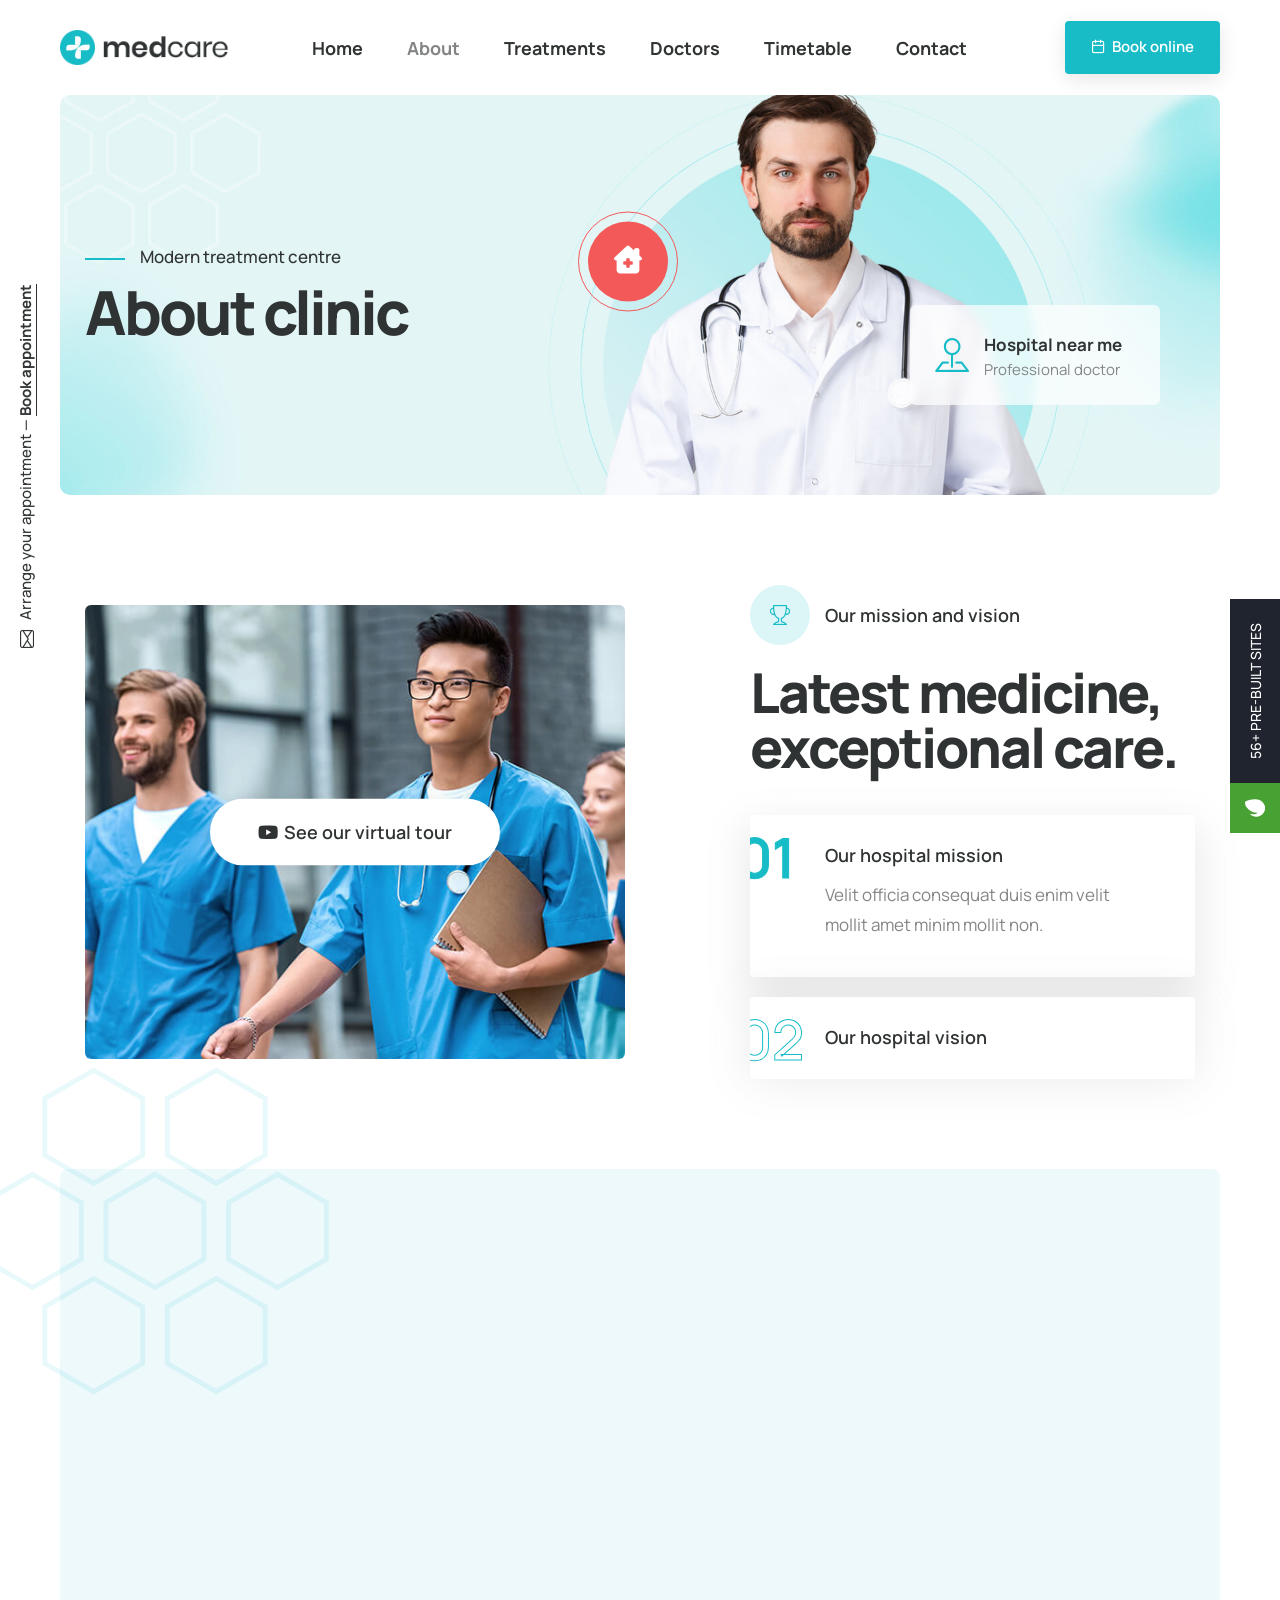
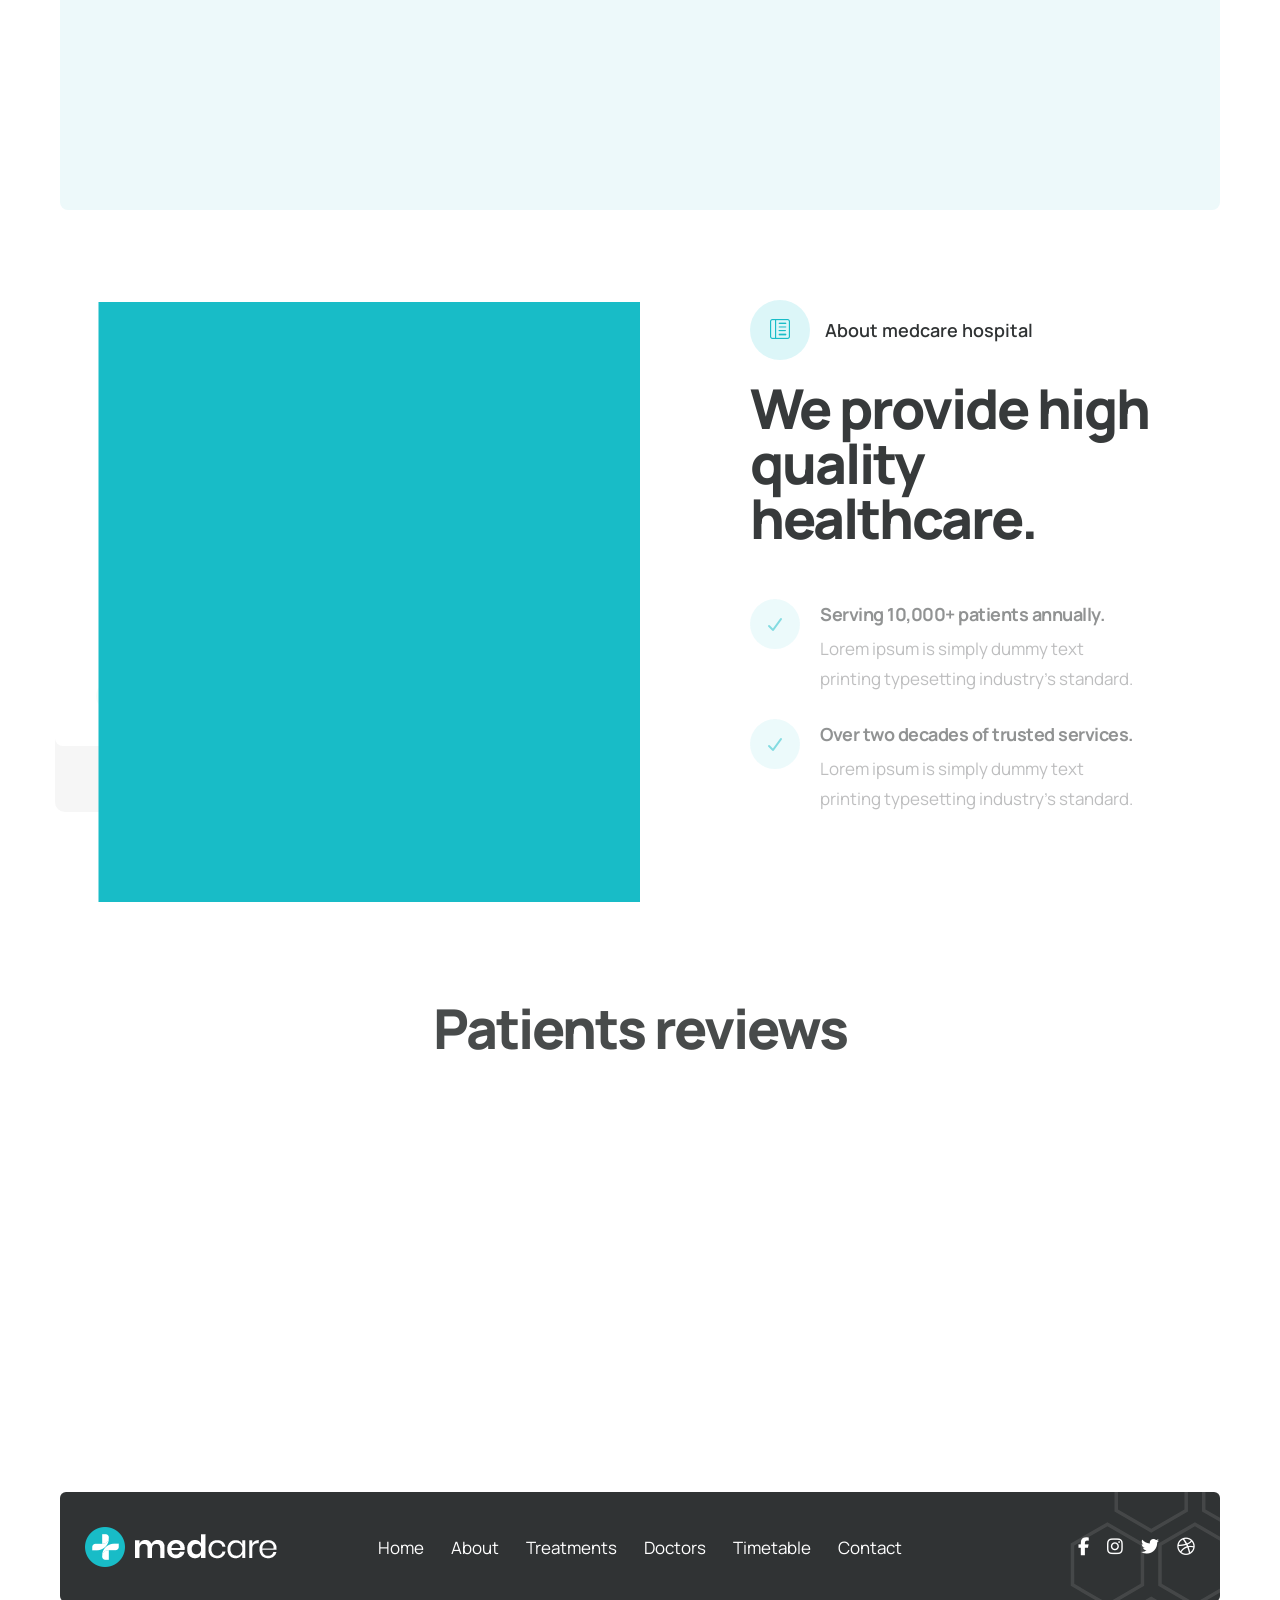
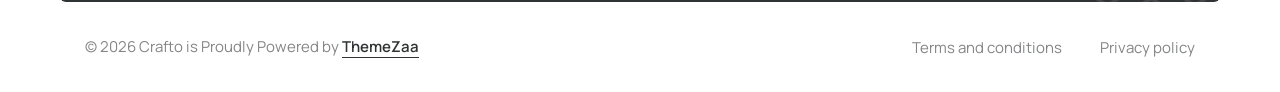
==== commit 1275e52b: "Fix link to Home page in navbar" ====
--- a/demo-medical-about.html
+++ b/demo-medical-about.html
@@ -84,7 +84,7 @@
               >
                 <ul class="navbar-nav">
                   <li class="nav-item">
-                    <a href="indext.html" class="nav-link">Home</a>
+                    <a href="index.html" class="nav-link">Home</a>
                   </li>
                   <li class="nav-item">
                     <a href="demo-medical-about.html" class="nav-link">About</a>
